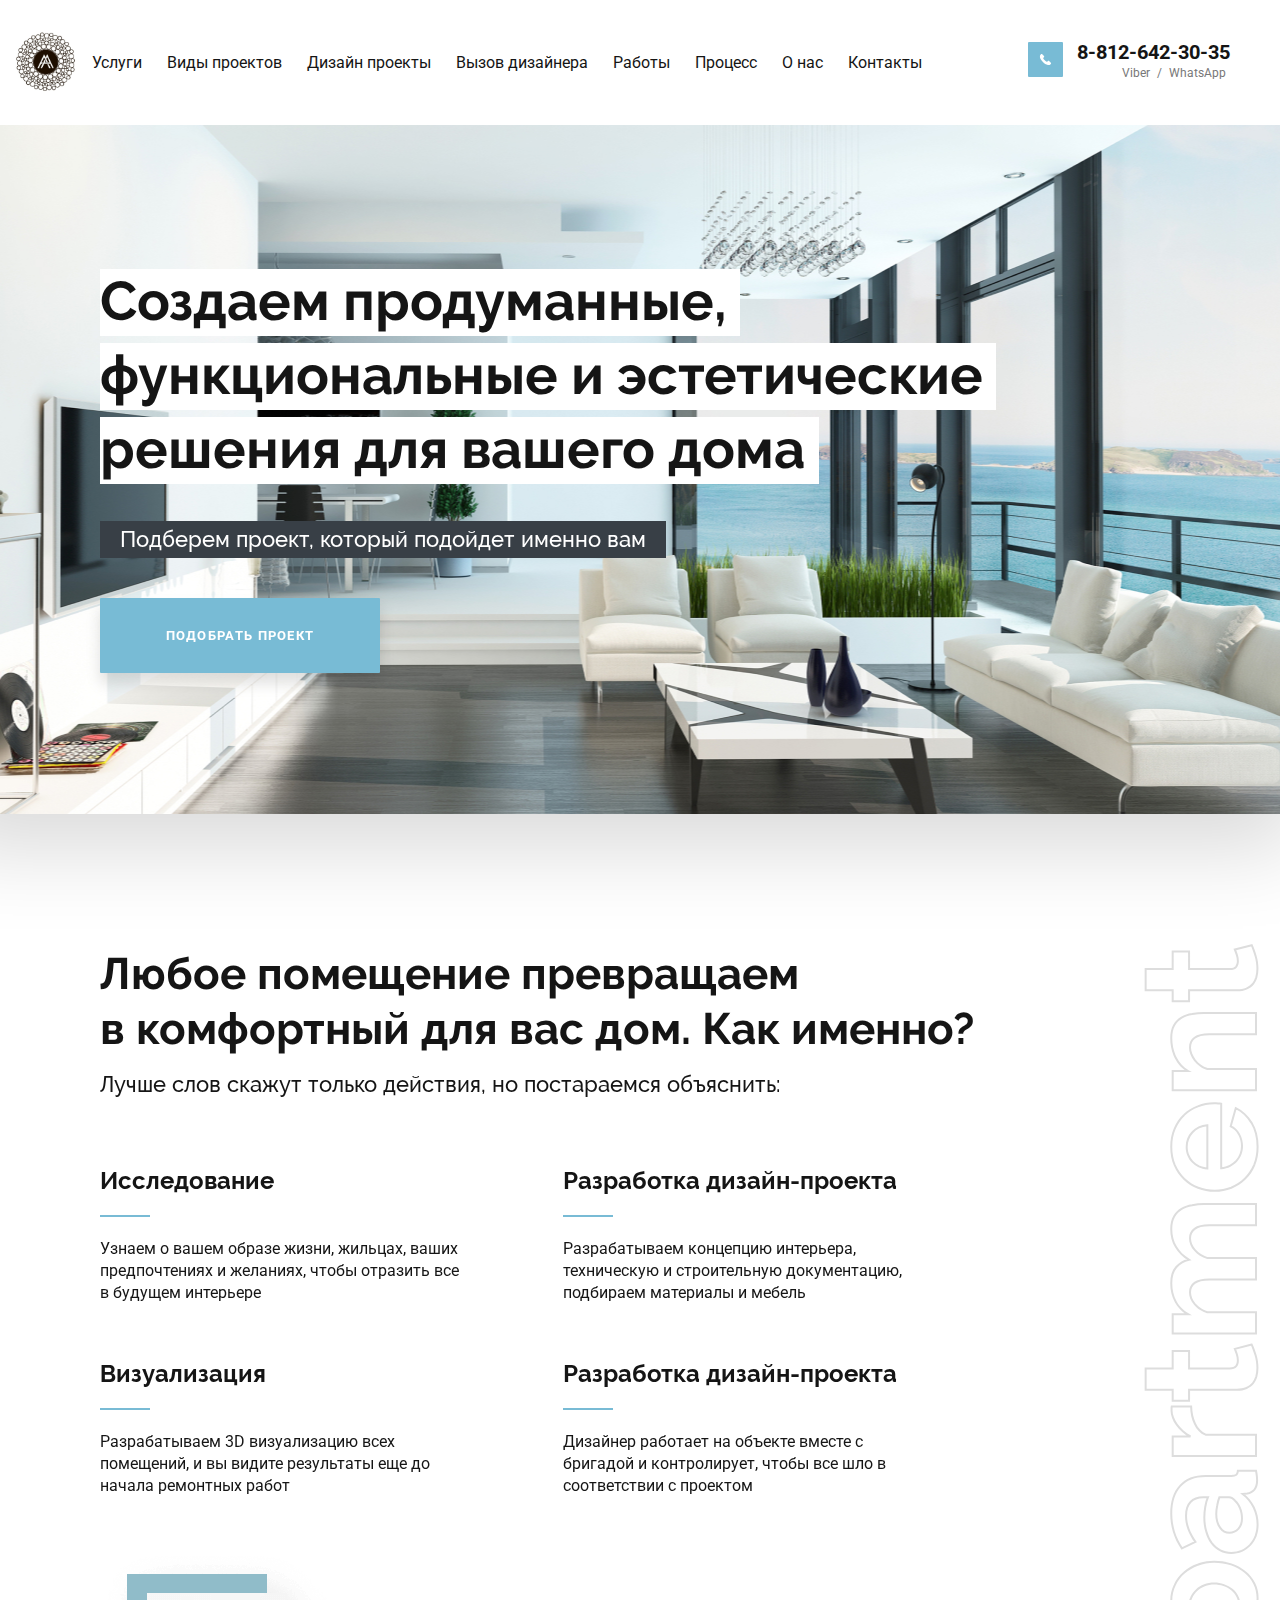
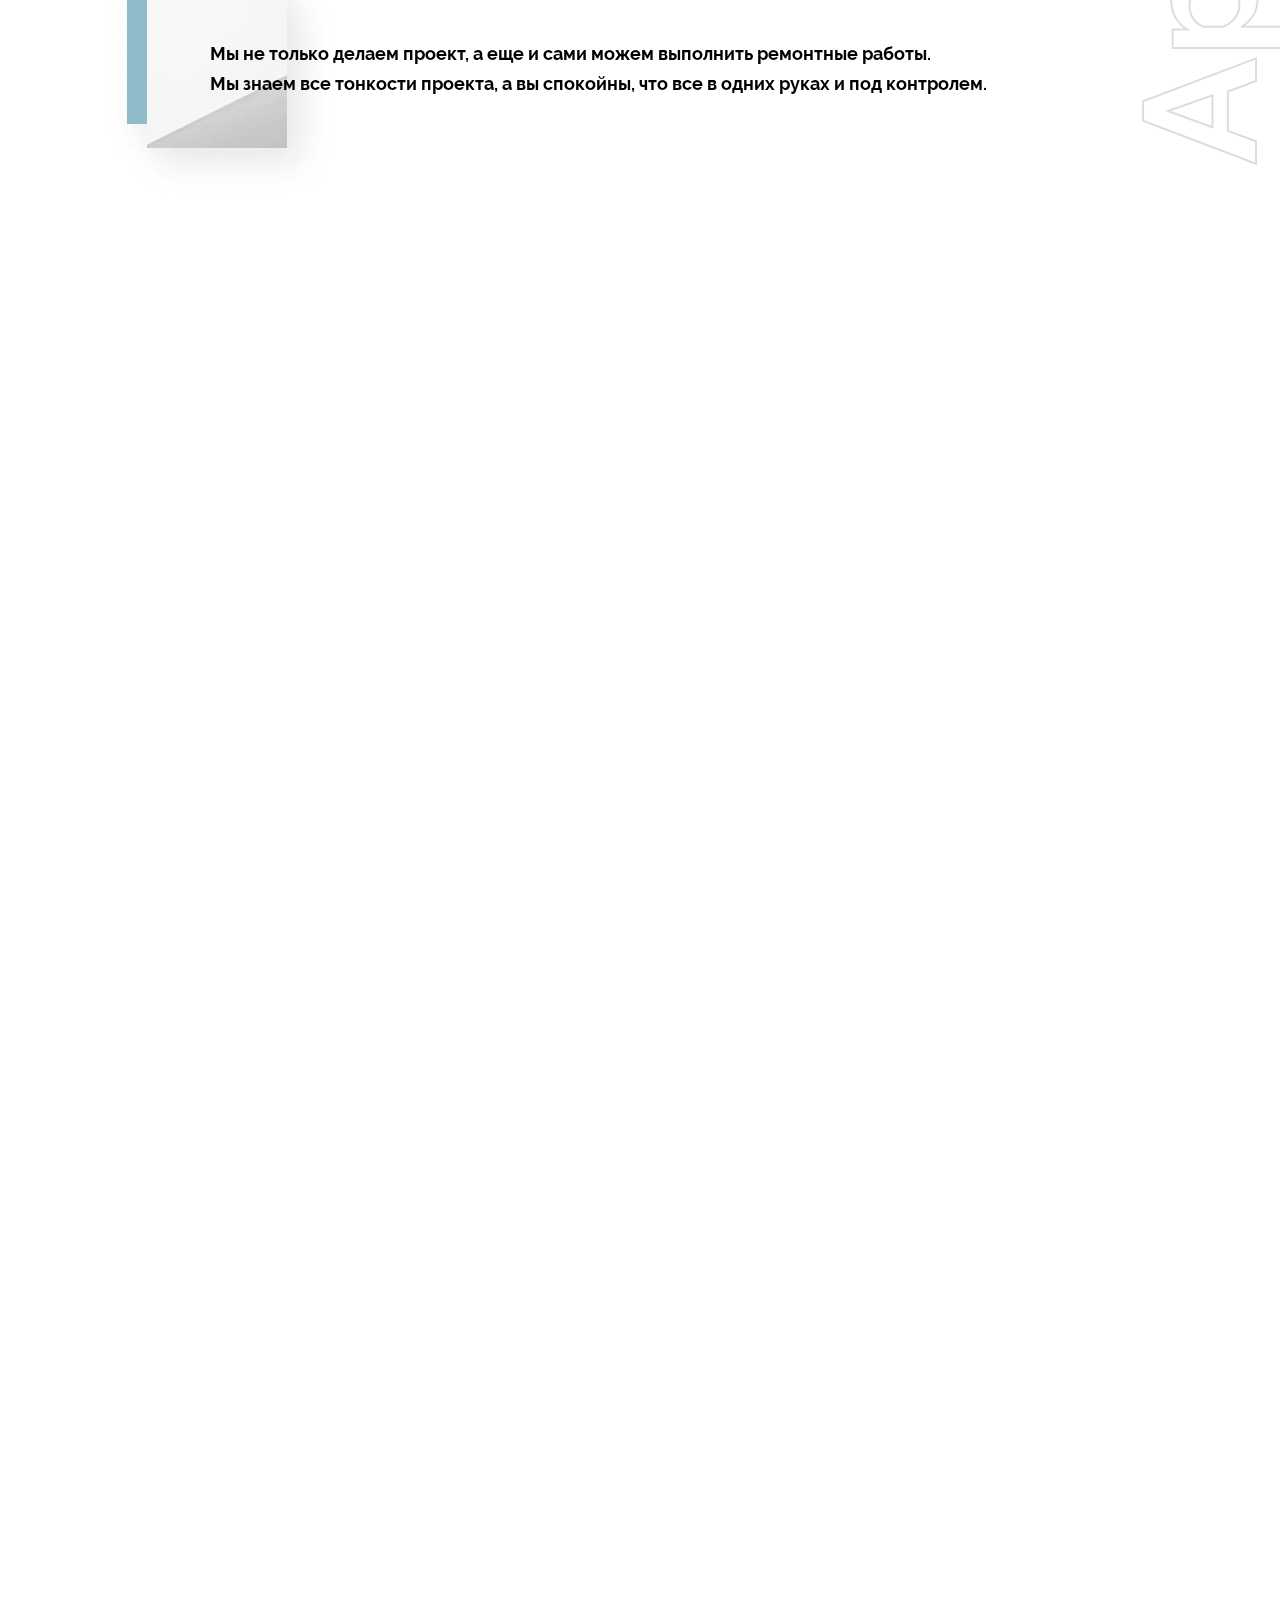
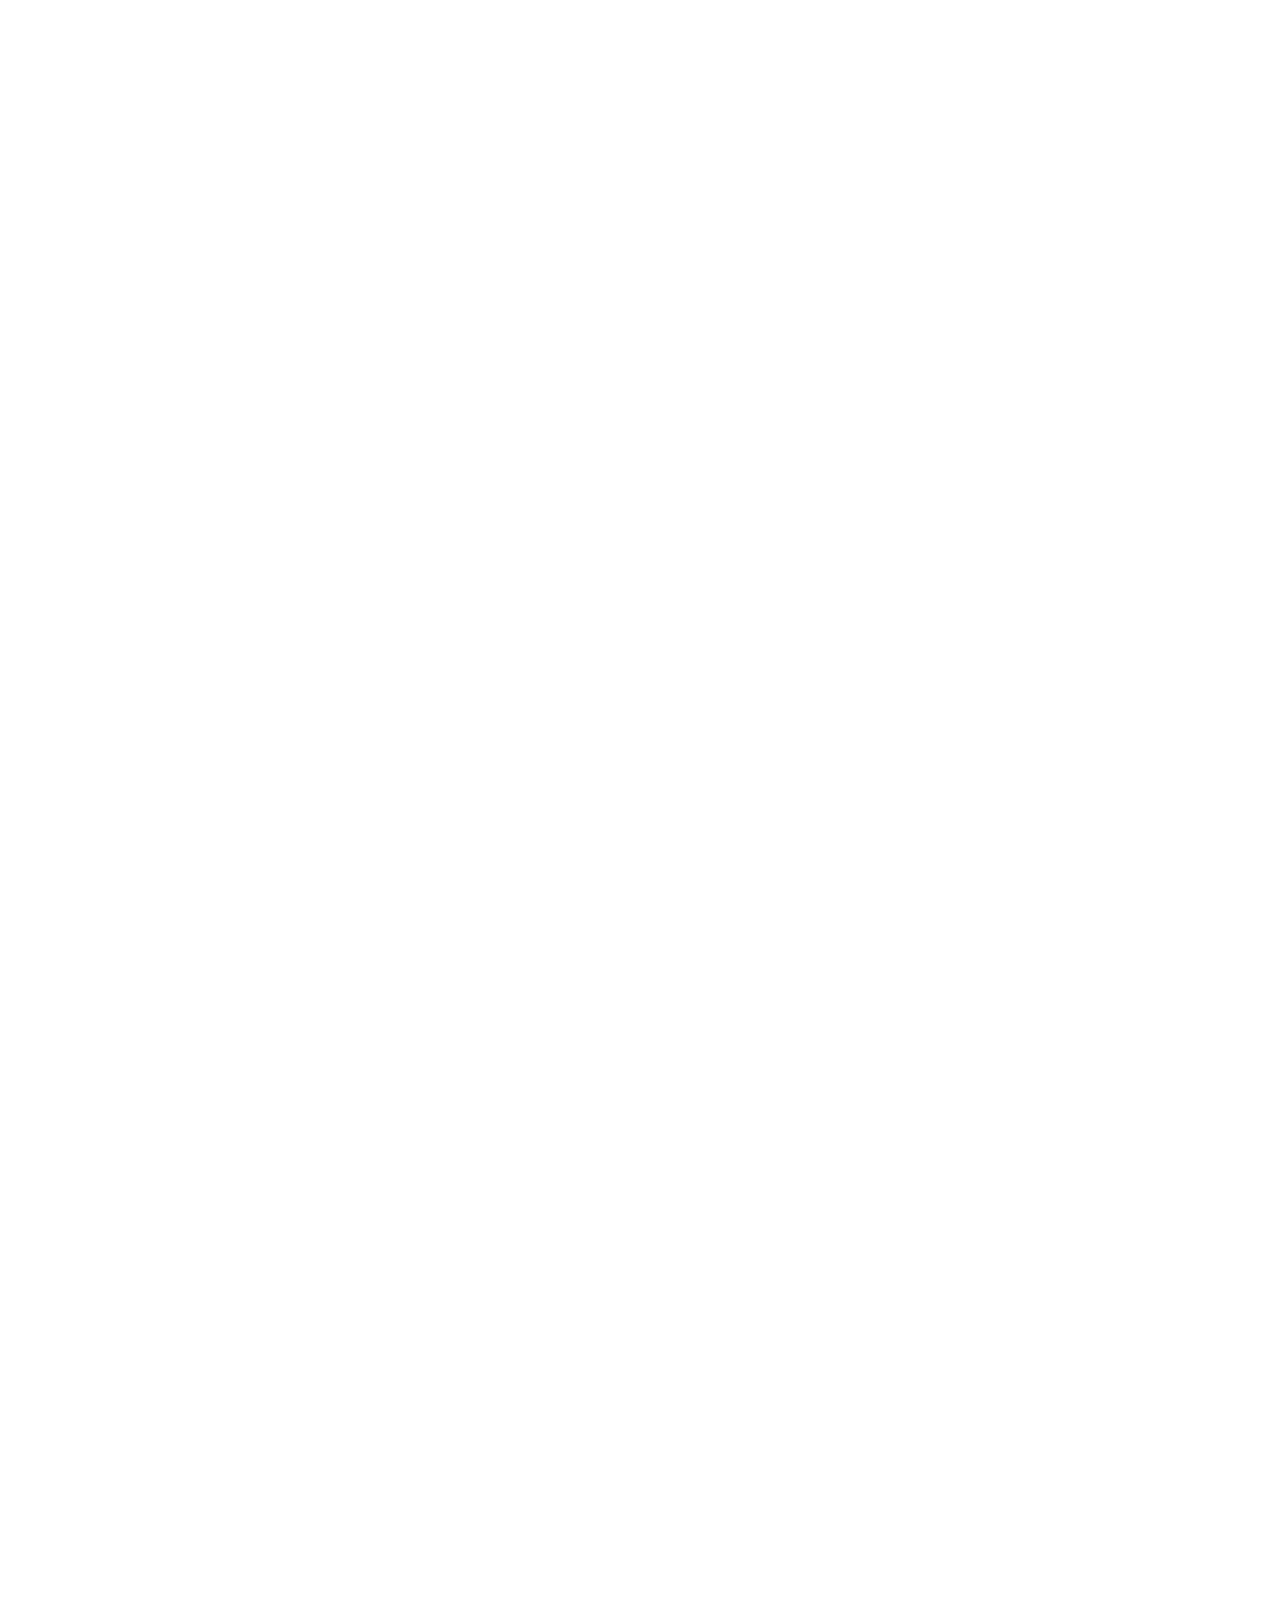
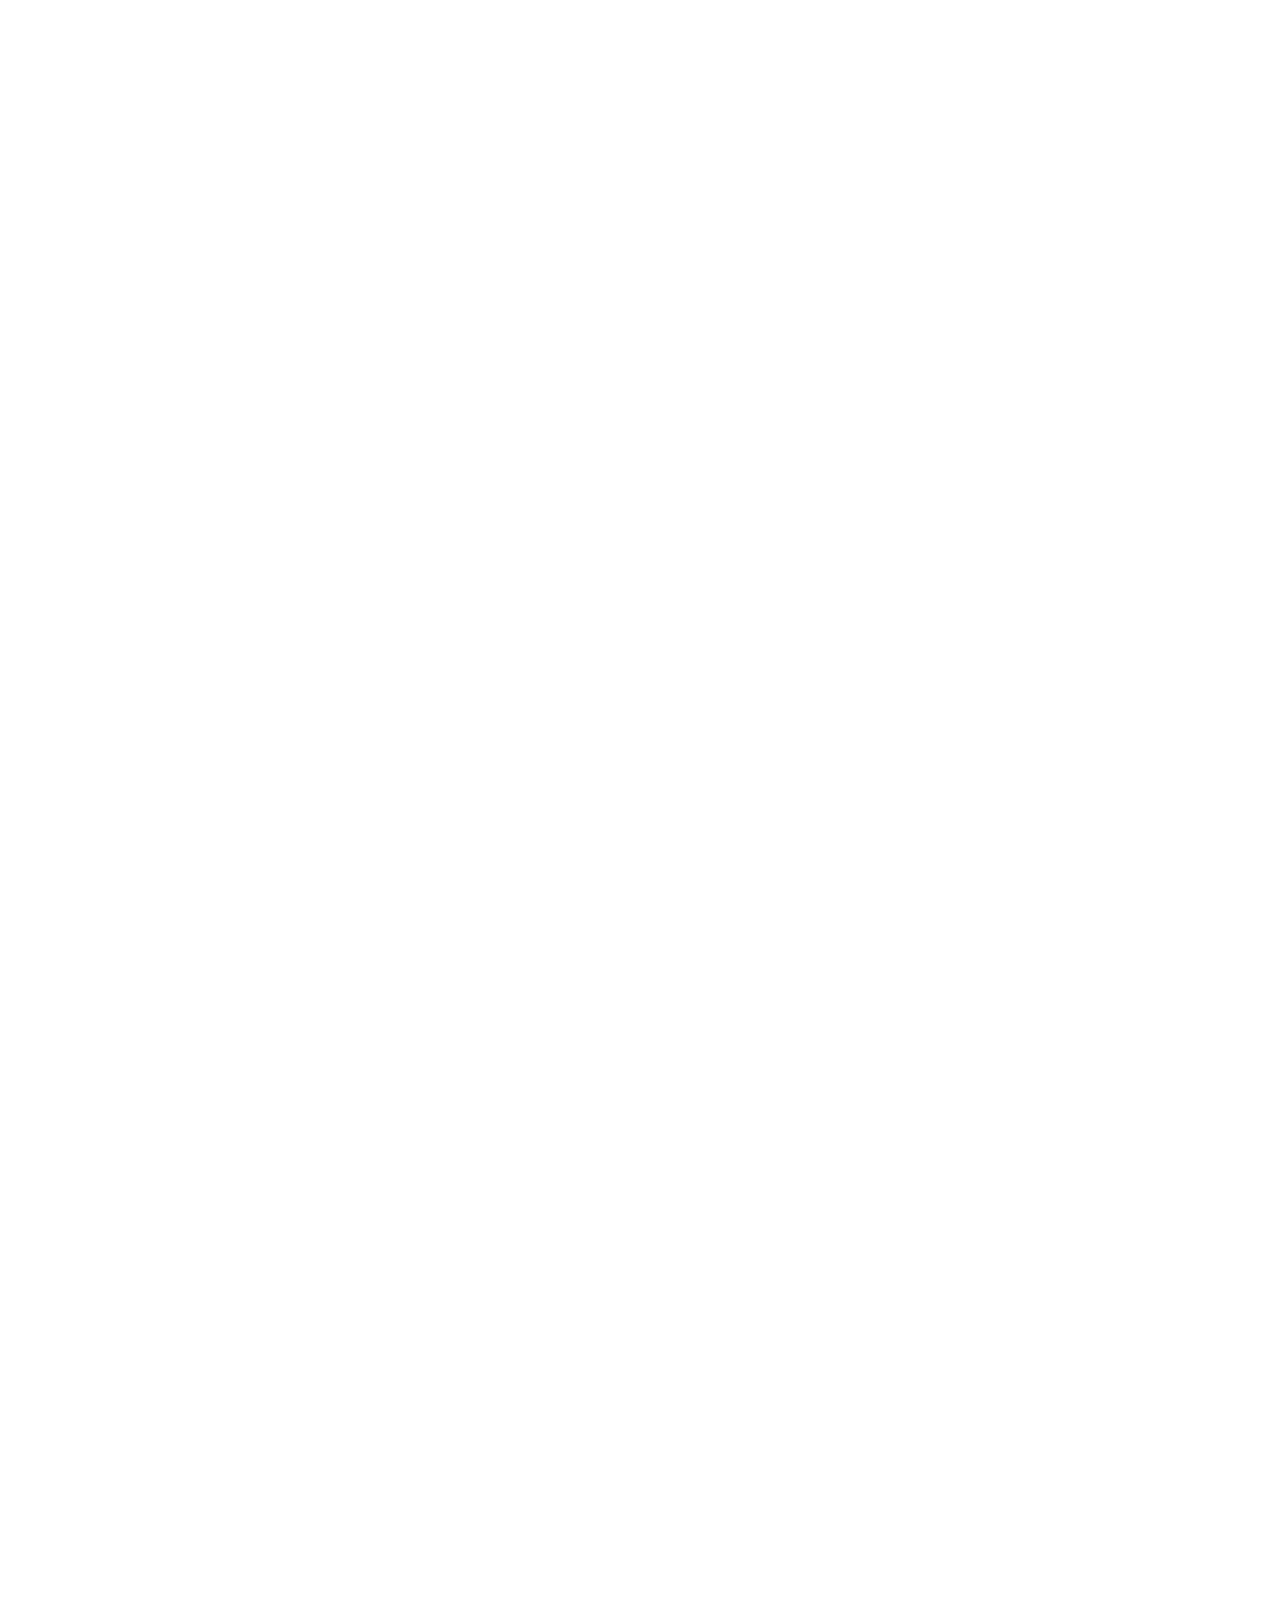
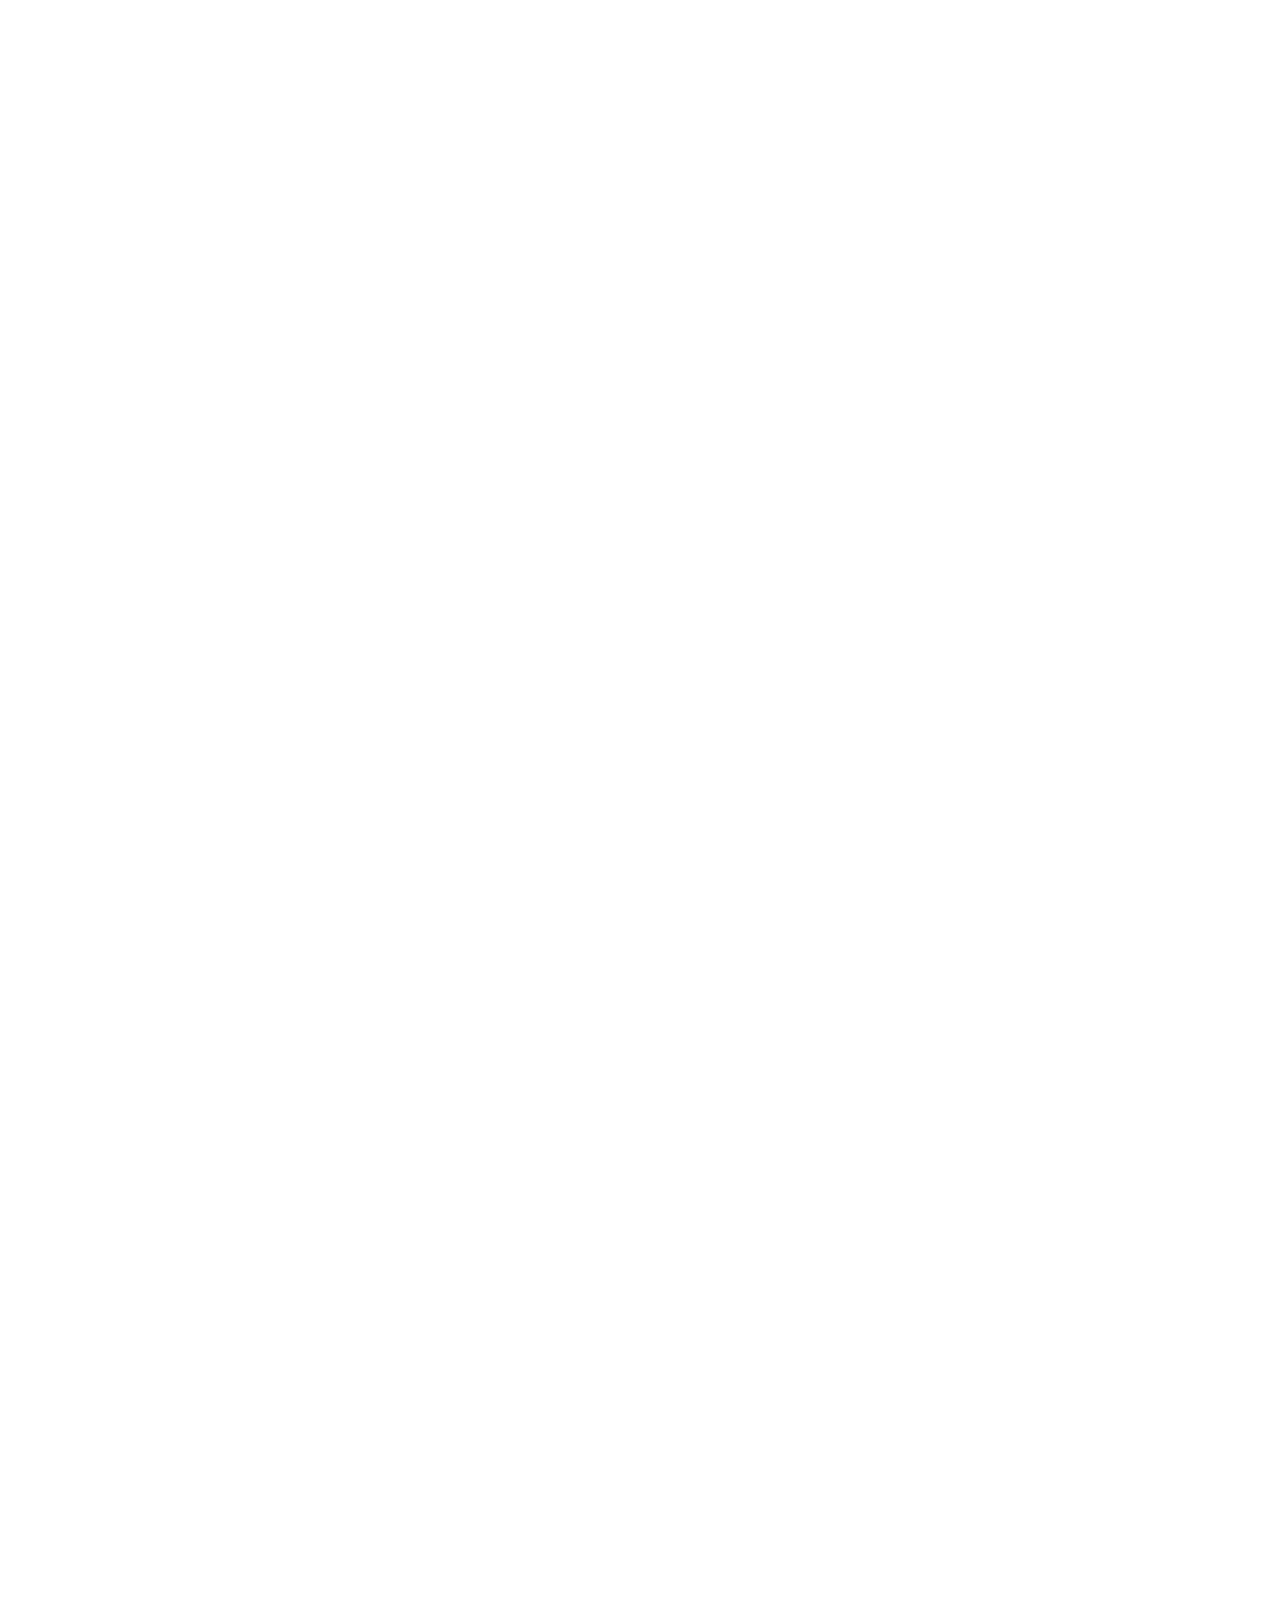
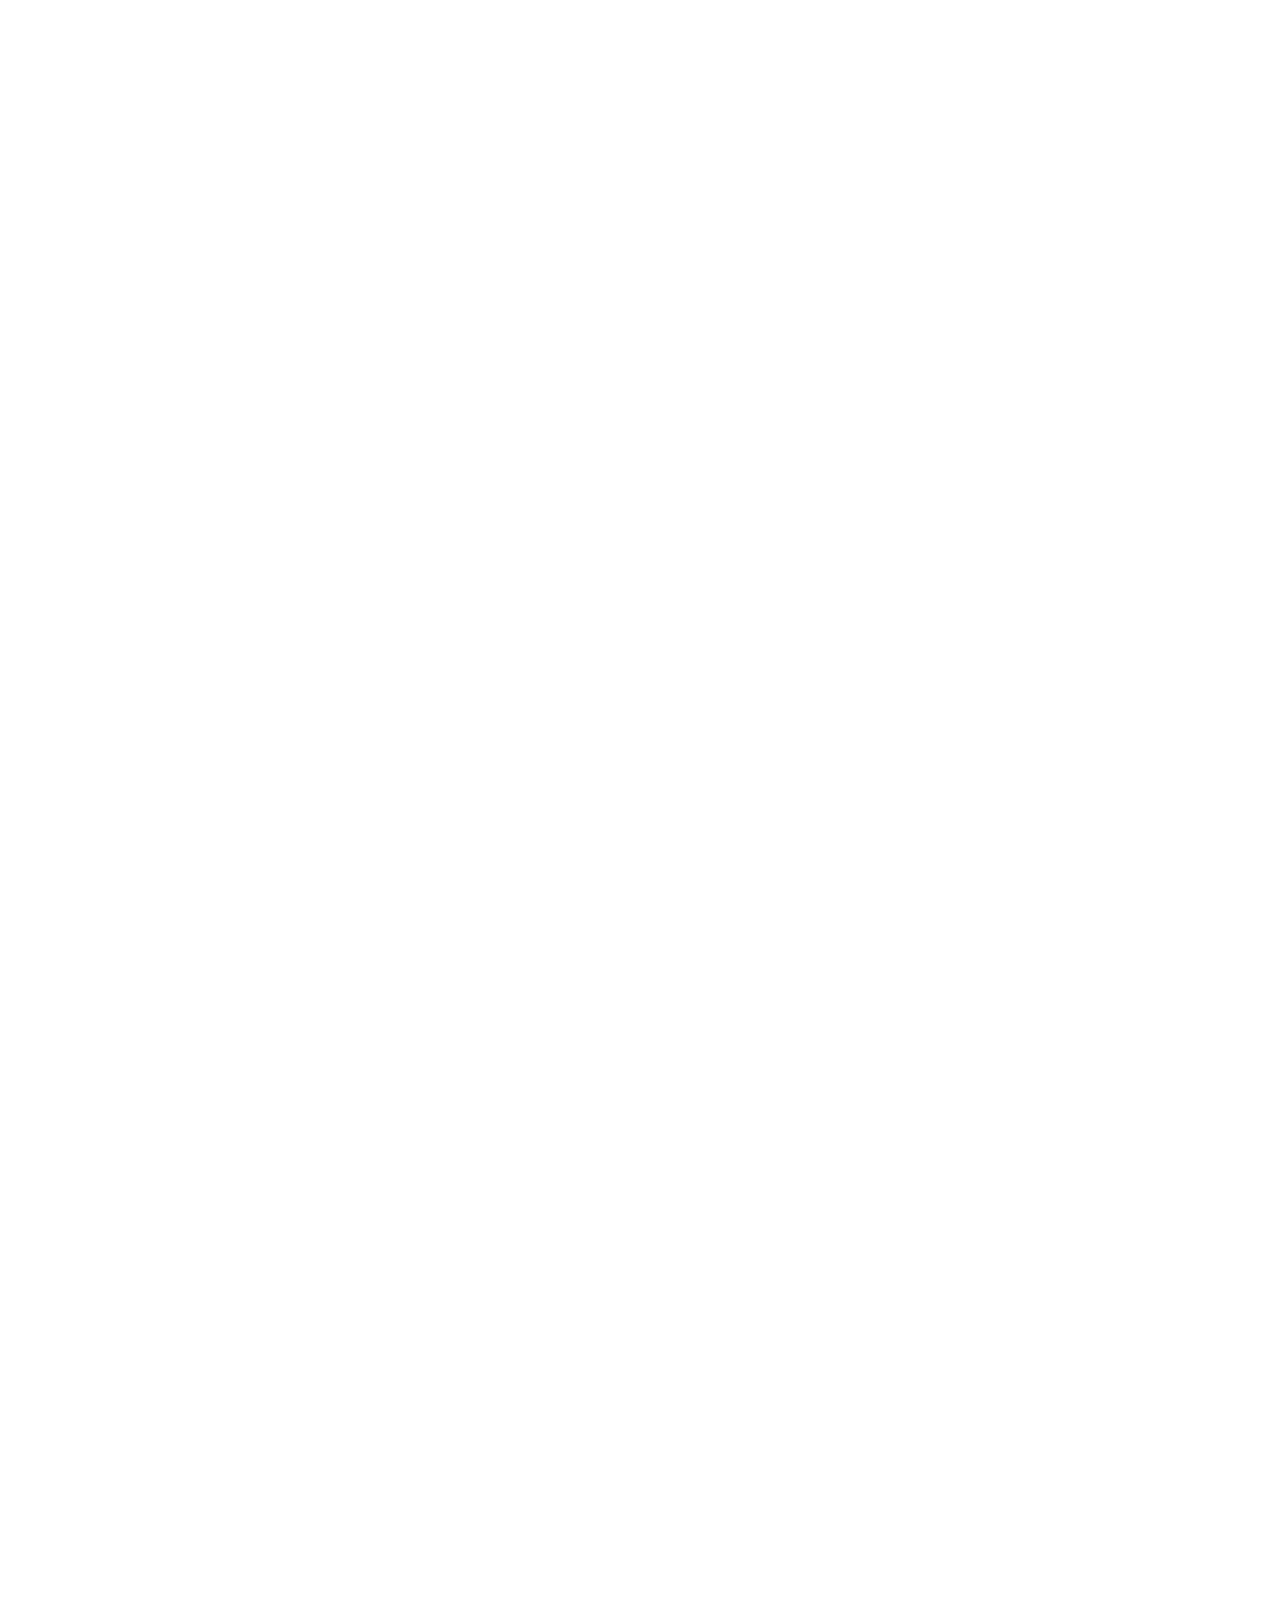
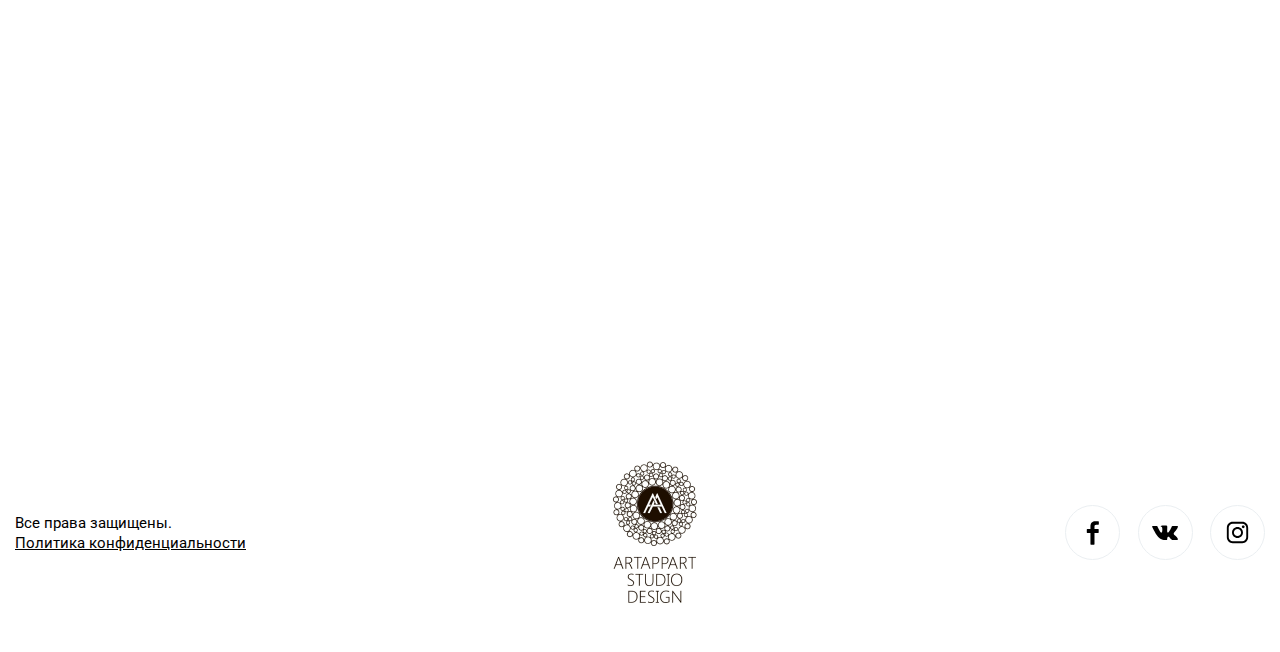
==== index.html @ 1ab248a9 "init" ====
<!DOCTYPE html>
<html lang="ru">
  <head>
    <meta name="yandex-verification" content="d644be19183c201a" />
    <meta charset="utf-8">
    <meta http-equiv="X-UA-Compatible" content="IE=edge">
    <meta name="viewport" content="width=device-width, initial-scale=1">
    <title>ARTAPPART Design Studion</title>
    <link href="css/bootstrap.css" rel="stylesheet">
    <link rel="stylesheet" href="css/owl.carousel.css">
    <link rel="stylesheet" href="css/owl.theme.default.css">
    <link rel="stylesheet" href="css/jquery.fancybox.css">
    <link rel="stylesheet" href="css/animate.min.css">
    <link rel="stylesheet" href="css/main.css">
    <link rel="stylesheet" href="css/media.css">

    <!-- HTML5 shim and Respond.js for IE8 support of HTML5 elements and media queries -->
    <!-- WARNING: Respond.js doesn't work if you view the page via file:// -->
    <!--[if lt IE 9]>
      <script src="https://oss.maxcdn.com/html5shiv/3.7.2/html5shiv.min.js"></script>
      <script src="https://oss.maxcdn.com/respond/1.4.2/respond.min.js"></script>
    <![endif]-->
    <link rel="icon" type="image/png" href="img/logo2.png" />
    
    <script src="https://ajax.googleapis.com/ajax/libs/jquery/1.11.3/jquery.min.js"></script>
      <!-- Yandex.Metrika counter -->
<script type="text/javascript" >
   (function(m,e,t,r,i,k,a){m[i]=m[i]||function(){(m[i].a=m[i].a||[]).push(arguments)};
   m[i].l=1*new Date();k=e.createElement(t),a=e.getElementsByTagName(t)[0],k.async=1,k.src=r,a.parentNode.insertBefore(k,a)})
   (window, document, "script", "https://mc.yandex.ru/metrika/tag.js", "ym");

   ym(56625307, "init", {
        clickmap:true,
        trackLinks:true,
        accurateTrackBounce:true,
        webvisor:true
   });
</script>
<noscript><div><img src="https://mc.yandex.ru/watch/56625307" style="position:absolute; left:-9999px;" alt="" /></div></noscript>
<!-- /Yandex.Metrika counter -->
  </head>
  <body id="main">
  <div class="center_div"></div>
   <div class="line_wrp">
       <span></span>
   </div>
    <header>
      <div class="container onlymob">
          <div class="row">
              <div class="col-md-12">
                  <ul class="mob_nav">
                      <li><a href="#main" class="logo_mob"><img src="img/logo2.png" alt=""></a></li>
                      <li>
                          <span class="open_nav"><img src="img/menu.svg" alt=""></span>
                          <div class="toptel_wrp">
            <a href="tel:88126423035" class="toptel reachg4"><img src="img/toptel.svg" alt="">8-812-642-30-35</a>
            <p class="messengers"><a href="https://viber.click/79643423035" class="media">Viber</a> / <a href="https://api.whatsapp.com/send?phone=79643423035" class="media">WhatsApp</a></p>
        </div>
                      </li>
                  </ul>
              </div>
          </div>
      </div>
       <a href="#main" class="logo_wrp"><img src="img/logo.png" alt=""></a>
        <div class="container">
            <div class="row">
                <div class="col-md-12">
                    <ul class="normal_nav">
                        <li class="logo_li"><a href="#main"><img src="img/logo2.png" alt="" class="logo2_head"></a></li>
                        <li><a href="#d1">Услуги</a></li>
                        <li><a href="#d2">Виды проектов</a></li>
                        <li><a href="#d3">Дизайн проекты</a></li>
                        <li><a href="#d4">Вызов дизайнера</a></li>
                        <li><a href="#d5">Работы</a></li>
                        <li><a href="#d6">Процесс</a></li>
                        <li><a href="#d7">О нас</a></li>
                        <li><a href="#d8">Контакты</a></li>
                    </ul>
                </div>
            </div>
        </div>
        <div class="toptel_wrp">
            <a href="tel:88126423035" class="toptel reachg4"><img src="img/toptel.svg" alt="">8-812-642-30-35</a>
            <p class="messengers"><a href="https://viber.click/79643423035" class="media">Viber</a> / <a href="https://api.whatsapp.com/send?phone=79643423035" class="media">WhatsApp</a></p>
        </div>
    </header>
    <section class="one">
       <div class="anchor_page">Главная</div>
        <div class="container">
           <div class="fw_item">
            <div class="row">
                <div class="col-md-12">
                    <div><h1>Создаем продуманные, <br>функциональные и эстетические <br>решения для вашего дома</h1></div>
                    <p class="subh1 changet">Подберем проект, который подойдет именно вам</p>
                    <a href="" class="get_proj" data-target='#quiz' data-toggle='modal'>Подобрать проект</a>
                </div>
            </div>
        </div>
            </div>
    </section>
    <section class="two wow fadeIn" data-wow-delay='0.2s' id="d1">
       <div class="anchor_page">Наши услуги</div>
        <div class="container">
            <div class="row">
                <div class="col-md-12">
                    <h2>Любое помещение превращаем <br>в комфортный для вас дом. Как именно?</h2>
                    <p class="subh2">Лучше слов скажут только действия, но постараемся объяснить:</p>
                </div>
            </div>
            <div class="row flex pr_flex">
                <div class="col-md-5 col-sm-6 col-xs-12">
                    <div class="pr_wrp">
                        <p>Исследование</p>
                        <span>Узнаем о вашем образе жизни, жильцах, ваших предпочтениях и желаниях, чтобы отразить все в будущем интерьере </span>
                    </div>
                </div>
                <div class="col-md-7 col-sm-6 col-xs-12">
                    <div class="pr_wrp">
                        <p>Разработка дизайн-проекта</p>
                        <span>Разрабатываем концепцию интерьера, техническую и строительную документацию, подбираем материалы и мебель</span>
                    </div>
                </div>
                <div class="col-md-5 col-sm-6 col-xs-12">
                    <div class="pr_wrp">
                        <p>Визуализация</p>
                        <span>Разрабатываем 3D визуализацию всех помещений, и вы видите результаты еще до начала ремонтных работ</span>
                    </div>
                </div>
                <div class="col-md-7 col-sm-6 col-xs-12">
                    <div class="pr_wrp">
                        <p>Разработка дизайн-проекта</p>
                        <span>Дизайнер работает на объекте вместе с бригадой и контролирует, чтобы все шло в соответствии с проектом </span>
                    </div>
                </div>
            </div>
            <div class="row">
                <div class="col-md-12">
                    <p class="we_know">Мы не только делаем проект, а еще и сами можем выполнить ремонтные работы. <br>Мы знаем все тонкости проекта, а вы спокойны, что все в одних руках и под контролем.</p>
                </div>
            </div>
        </div>
    </section>
    <section class="three wow fadeIn" data-wow-delay='0.2s' id="d2">
       <div class="anchor_page">Виды проектов</div>
        <div class="container">
            <div class="row">
                <div class="col-md-12">
                    <h2 class="wt">Какой вид проекта  нужен именно вам?</h2>
                    <p class="subh2 wt">Давайте разберемся</p>
                </div>
            </div>
            <div class="row">
                <div class="col-lg-7 col-md-9 col-sm-12 col-xs-12">
                    <div>
                        <div class="flat_type_wrp">
                        <div class="fl_img"><img src="img/pt1.svg" alt=""></div>
                        <p>Если нужна планировка или расстановка мебели  
в помещении и схемы электрики, монтажа, демонтажа,  под неё идеально подойдет —  <span>эскизный дизайн проект</span> </p>
                    </div>
                    <div class="flat_type_wrp">
                        <div class="fl_img"><img src="img/pt2.svg" alt=""></div>
                        <p>У вас квартира в новостройке без отделки или новый строящийся дом и необходим комплексный ремонт?  <br>
<span>Ваш проект — Премиум:</span>  полный проект со всей документацией и 3D визуализацией</p>
                    </div>
                    <div class="flat_type_wrp">
                        <div class="fl_img"><img src="img/pt3.svg" alt=""></div>
                        <p>Если сроки исполнения полного проекта для вас долгие,  выбирайте <span>стандартный дизайн проект.</span> Он содержит 
всю необходимую и подробную информацию, 
чтобы произвести ремонт и обстановку интерьера</p>
                    </div>
                    </div>
                    <a href="#d3" class="more_about">А теперь подробнее о каждом проекте</a>
                </div>
            </div>
        </div>
    </section>
    <section class="proj_section1 wow fadeIn" data-wow-delay='0.2s' id="d3">
       <h6>.</h6>
        <div class="anchor_page">Эскизный</div>
        <div class="container">
            <div class="row">
                <div class="col-md-6 col-sm-7 col-xs-12">
                    <p class="pt1">Дизайн проект “Эскизный”</p>
                    <p class="pt2">Когда нужно выполнить проект без 3D визуализации</p>
                    <div><p class="pt3">Что входит в проект:</p></div>
                    <ul class="pt_list">
                        <li>Планировочные решения</li>
                        <li>Разработка концепции интерьера (составление коллажей с материалами внутренней отделки)</li>
                        <li>Разработка строительной/технической документации</li>
                    </ul>
                    <p class="pt4">1150 руб./м</p>
                    <div class="proj_buts">
                        <button class="normb" data-target='#m1' data-toggle='modal'>Заказать проект</button>
                        <a href="pdf/proj1.pdf" target="_blank" class="ex_look">Посмотреть пример проекта</a>
                    </div>
                </div>
            </div>
        </div>
    </section>
    <section class="proj_section2 wow fadeIn" data-wow-delay='0.2s'>
        <h6>.</h6>
       <div class="anchor_page">Стандартный</div>
        <div class="container">
            <div class="row">
                <div class="col-md-8 col-sm-7 col-xs-12">
                    <p class="pt1">Дизайн проект “Cтандартный”</p>
                    <p class="pt2">Полный набор технической документации, чтобы произвести ремонт и обстановку интерьера</p>
                    <div><p class="pt3">Что входит в проект:</p></div>
                    <ul class="pt_list">
                        <li>Планировочные решения</li>
                        <li>Разработка концепции интерьера (составление коллажей с материалами внутренней отделки)</li>
                        <li>Разработка строительной/технической документации</li>
                        <li>3D визуализация фотореалистичного качества всех помещений</li>
                        <li class="more">Разработка ведомостей по всем материалам, мебели, оборудованию</li>
                        <li class="more">Комплектация объекта</li>
                    </ul>
                    <p class="pt4">2100 руб./м</p>
                    <div class="proj_buts">
                        <button class="normb" data-target='#m1' data-toggle='modal'>Заказать проект</button>
                        <a href="pdf/proj2.pdf" target="_blank" class="ex_look">Посмотреть пример проекта</a>
                    </div>
                </div>
            </div>
        </div>
    </section>
    <section class="proj_section3 wow fadeIn" data-wow-delay='0.2s'>
      <h6>.</h6>
       <div class="anchor_page">Премиум</div>
        <div class="container">
            <div class="row">
                <div class="col-md-7 col-sm-7 col-xs-12">
                    <p class="pt1">Дизайн проект “Премиум”</p>
                    <p class="pt2">Для комплексного ремонта</p>
                    <div><p class="pt3">Что входит в проект:</p></div>
                    <ul class="pt_list">
                        <li>Планировочные решения</li>
<li>Разработка концепции интерьера (составление коллажей с материалами внутренней отделки)</li>
<li>Разработка строительной/технической документации</li>
<li>Разработка ведомостей по всем материалам, мебели, оборудованию</li>
<li>Комплектация объекта</li>
                        <li class="more">3D визуализация фотореалистичного качества всех <br>помещений </li>
                        <li class="more">Авторский надзор</li>
                    </ul>
                    <p class="pt4">2900 руб./м</p>
                    <div class="proj_buts">
                        <button class="normb" data-target='#m1' data-toggle='modal'>Заказать проект</button>
                        <a href="pdf/proj3.pdf" target="_blank" class="ex_look">Посмотреть пример проекта</a>
                    </div>
                </div>
            </div>
        </div>
    </section>
    <section class="proj_section4 wow fadeIn" data-wow-delay='0.2s'>
        <h6>.</h6>
        <div class="anchor_page">Дистанционный</div>
        <div class="container">
            <div class="row">
                <div class="col-md-8 col-sm-7 col-xs-12">
                    <p class="pt1">Дизайн проект “Дистанционный”</p>
                    <p class="pt2">Когда нет возможности контролировать ход строительных работ, мы сделаем это за вас!</p>
                    <div><p class="pt3">Что входит в проект:</p></div>
                    <ul class="pt_list">
                        <li>Планировочные решения</li>
                        <li>Разработка концепции интерьера (составление<br> 3D коллажей с материалами внутренней отделки)</li>
                        <li>Разработка строительной/технической документации</li>
                        <li>Авторский надзор</li>
                    </ul>
                    <p class="pt4">2500 руб./м</p>
                    <div class="proj_buts">
                        <button class="normb" data-target='#m1' data-toggle='modal'>Заказать проект</button>
                        <a href="pdf/proj4.pdf" target="_blank" class="ex_look">Посмотреть пример проекта</a>
                    </div>
                </div>
            </div>
        </div>
    </section>
    
    <section class="form_main_section wow fadeIn" data-wow-delay='0.2s' id="d4">
        <h6>.</h6>
       <div class="anchor_page">Пригласить дизайнера</div>
        <div class="container">
            <div class="row">
                <div class="col-md-12">
                    <p class="ft1">Сомневаетесь, какой проект вам нужен? <br>Пригласите нашего дизайнера на ваш <br>объект</p>
                    <p class="ft2">Он предварительно оценит возможности помещения, технические или финансовые <br>варианты реализации желаемого интерьера.  А также подберет подходящий <br>для вас проект</p>
                    <div class="form_main_wrp">
                        <form class="reachg3">
                            <div class="row">
                            <div class="col-md-6 col-ms-6 col-xs-12">
                                <p class="over_in">Введите ваш номер телефона</p>
                                <input type="text" placeholder="+7" name="phone">
                            </div>
                            <div class="col-md-6 col-ms-6 col-xs-12">
                                <button class="normb">пригласить дизайнера</button>
                            </div>
                        </div>
                        <p class="pressing pressed">Нажимая кнопку, я <span>даю согласие</span> на обработку персональных данных</p>
                        </form>
                    </div>
                </div>
            </div>
        </div>
    </section>
    <section class="portf_wrp_section wow fadeIn" id="d5" data-wow-delay='0.2s'>
      <h6>.</h6>
       <div class="anchor_page">Портфолио</div>
        <div class="anchor_page uslugi">Услуги</div>       
        <div class="container">
            <div class="row">
                <div class="col-md-12">
                    <p class="pft1">После разработки проектов получаются не только красивые, но и функциональные интерьеры</p>
                    <p class="pft2">Посмотрите несколько выполненных работ</p>
                    <div class="fw_item">
                        <div class="cases_slider owl-carousel">
                            <div class="item">
                                <a data-fancybox href="img/galery/1.jpeg" class="gal_img"><i>01</i><span><span style="background-image: url(./img/galery/1.jpeg)"></span></span></a>
                            </div>
                            <div class="item">
                                <a data-fancybox href="img/galery/2.jpeg" class="gal_img"><i>02</i><span><span style="background-image: url(./img/galery/2.jpeg)"></span></span></a>
                            </div>
                            <div class="item">
                                <a data-fancybox href="img/galery/3.jpeg" class="gal_img"><i>03</i><span><span style="background-image: url(./img/galery/3.jpeg)"></span></span></a>
                            </div>
                            <div class="item">
                                <a data-fancybox href="img/galery/4.jpeg" class="gal_img"><i>04</i><span><span style="background-image: url(./img/galery/4.jpeg)"></span></span></a>
                            </div>
                            <div class="item">
                                <a data-fancybox href="img/galery/5.jpeg" class="gal_img"><i>05</i><span><span style="background-image: url(./img/galery/5.jpeg)"></span></span></a>
                            </div>
                            <div class="item">
                                <a data-fancybox href="img/galery/6.jpeg" class="gal_img"><i>06</i><span><span style="background-image: url(./img/galery/6.jpeg)"></span></span></a>
                            </div>
                            <div class="item">
                                <a data-fancybox href="img/galery/7.jpeg" class="gal_img"><i>07</i><span><span style="background-image: url(./img/galery/7.jpeg)"></span></span></a>
                            </div>
                            <div class="item">
                                <a data-fancybox href="img/galery/8.jpeg" class="gal_img"><i>08</i><span><span style="background-image: url(./img/galery/8.jpeg)"></span></span></a>
                            </div>
                            <div class="item">
                                <a data-fancybox href="img/galery/9.jpeg" class="gal_img"><i>09</i><span><span style="background-image: url(./img/galery/9.jpeg)"></span></span></a>
                            </div>
                            <div class="item">
                                <a data-fancybox href="img/galery/10.jpeg" class="gal_img"><i>10</i><span><span style="background-image: url(./img/galery/10.jpeg)"></span></span></a>
                            </div>
                            <div class="item">
                                <a data-fancybox href="img/galery/11.jpeg" class="gal_img"><i>11</i><span><span style="background-image: url(./img/galery/11.jpeg)"></span></span></a>
                            </div>
                            <div class="item">
                                <a data-fancybox href="img/galery/12.jpeg" class="gal_img"><i>12</i><span><span style="background-image: url(./img/galery/12.jpeg)"></span></span></a>
                            </div>
                        </div>
                    </div>
                    <div class="controls_car">
                        <img src="img/prev.svg" alt="" class="go_prev">
                        <span>листайте</span>
                        <img src="img/next.svg" alt="" class="go_next">
                    </div>
                    
                    <p class="hwt1" id="d6"><br>Как мы работаем?</p>
                    <p class="hwt2">На творческом подъеме и желании превратить простое помещение<br> в то, которое вы с гордостью назовёте своим домом</p>
                    <div class="fw_item wline">
                        <div class="steps_carousel owl-carousel">
                            <div class="item">
                                <div class="step_item_wrp">
                                    <img src="img/hw1.svg" alt="">
                                    <p>Начало начал</p>
                                    <span>Знакомство и составление технического задания </span>
                                </div>
                            </div>
                            <div class="item">
                                <div class="step_item_wrp">
                                    <img src="img/hw2.svg" alt="">
                                    <p>Знакомство с помещением</p>
                                    <span>Выезд на объект, оценка возможностей помещения, замер </span>
                                </div>
                            </div>
                            <div class="item">
                                <div class="step_item_wrp">
                                    <img src="img/hw3.svg" alt="">
                                    <p>Планировочные решения</p>
                                    <span>Предложение 2-3 вариантов перепланировки </span>
                                </div>
                            </div>
                            <div class="item">
                                <div class="step_item_wrp">
                                    <img src="img/hw4.svg" alt="">
                                    <p>Заключение договора</p>
                                    <span>Если варианты перепланировки вас устроили, заключаем договор и продолжаем работать</span>
                                </div>
                            </div>
                            <div class="item">
                                <div class="step_item_wrp">
                                    <img src="img/hw5.svg" alt="">
                                    <p>Самый разгар работы</p>
                                    <span>Работа с визуализациями, подбор мебели и материалов внутренней отделки</span>
                                </div>
                            </div>
                            <div class="item">
                                <div class="step_item_wrp">
                                    <img src="img/hw6.svg" alt="">
                                    <p>Подготовка проекта к передаче ремонтной бригаде</p>
                                    <span>Если варианты перепланировки вас устроили, заключаем договор и продолжаем работать</span>
                                </div>
                            </div>
                            <div class="item">
                                <div class="step_item_wrp">
                                    <img src="img/hw7.svg" alt="">
                                    <p>Составление рабочей документации</p>
                                    <span>Воплощение дизайн проекта в интерьере и контроль за выполнением работ (авторский надзор)</span>
                                </div>
                            </div>
                            <div class="item"></div>
                        </div>
                    </div>
                    <div class="controls_car">
                        <img src="img/prev.svg" alt="" class="go_prev">
                        <span>листайте</span>
                        <img src="img/next.svg" alt="" class="go_next">
                    </div>
                </div>
            </div>
        </div>
    </section>
    <section class="about_section wow fadeIn" data-wow-delay='0.2s' id="d7">
      <h6>.</h6>
       <div class="anchor_page">Кто мы</div>
        <div class="container">
            <div class="row">
                <div class="col-md-12">
                    <p class="abt1">Кто же мы такие? </p>
                    <p class="abt2">Мы энергичная и успешная команда дизайнеров, Всегда открыты для новых и интересных задач в реализации вашего пространства для жизни. Каждый наш проект — это не просто удачное попадание в цель. Это набор продуманных функциональных и эстетических решений, которые мы создаем для вас</p>
                    <div class="fw_item team" style="background-image: url(./img/preview.jpg)"></div>
                </div>
            </div>
        </div>
    </section>
    <section class="contact wow fadeIn" data-wow-delay='0.2s' id="d8">
        <h6>.</h6>
       <div class="anchor_page">Контакты</div>
        <div class="container">
            <div class="row">
                <div class="col-md-12">
                    <p class="ct1">Расскажите о своем <br>помещении, и мы превратим <br>его в комфортный для вас дом</p>
                    <div><p class="ct2">Просто свяжитесь с нами</p></div>
                </div>
            </div>
            <div class="row flex">
                <div class="col-md-4 col-sm-4 col-xs-12">
                    <p class="ctt1">Звоните</p>
                    <a href="tel:88126423035" class="ctt2 reachg4">8-812-642-30-35</a>
                    <p class="foot_mes"><a href="https://viber.click/79643423035" class="media">Viber</a> / <a href="https://api.whatsapp.com/send?phone=79643423035" class="media">WhatsApp</a></p>
                </div>
                <div class="col-md-3 col-sm-4 col-xs-12">
                    <p class="ctt1">Напишите</p>
                    <a href="mailto:design@artappart.ru" class="ctt2 bordered">design@artappart.ru</a>
                </div>
                <div class="col-md-5 col-sm-4 col-xs-12">
                    <p class="ctt1">Задайте вопрос</p>
                    <a href="" class="ctt2 bordered" data-target='#recall' data-toggle='modal'>Форма обратной связи</a>
                </div>
            </div>
        </div>
        <a href="#main" class="gotop"><img src="img/gotop.svg" alt=""></a>
    </section>
    <footer>
        <div class="container">
            <div class="row">
                <div class="col-md-12">
                    <ul class="foot_ul">
                        <li>
                            <p class="foot">Все права защищены. <a href="" data-target='#politika' data-toggle='modal'>Политика конфиденциальности</a></p>
                        </li>
                        <li><img src="img/logo_foo.png" alt=""></li>
                        <li>
                            <ul class="soc_list">
                                <li><a href=""><img src="img/s1.svg" alt=""></a></li>
                                <li><a href=""><img src="img/s2.svg" alt=""></a></li>
                                <li><a href=""><img src="img/s3.svg" alt=""></a></li>
                            </ul>
                        </li>
                    </ul>
                </div>
            </div>
        </div>
    </footer>
    
    
    <div class="modal fade" id="quiz" tabindex="-1" role="dialog">
  <div class="modal-dialog" role="document">
    <div class="modal_wrp">
        <div class="closemod" data-dismiss="modal"><img src="img/close.svg" alt=""></div>
        <div class="mod_header">
            <div class="mt1">Подобрать проект</div>
        <div class="mt2">Ответьте на вопросы и мы подберем для вас нужный проект </div>
        </div>
        <div class="mod_body">
            <div class="qu_wrp">
                <div class="q_item step1">
                   <div class="quiz_line"><span></span></div>
                    <p class="q_step_num">01 <span>3</span></p>
                    <p class="q_ttle">Какой из вариантов описывает ваше помещение?</p>
                    <div class="check_wrp">
                        <div class="row flex">
                            <div class="col-md-6 col-sm-6 col-xs-12">
                                <div class="ch_item">
                                    <p>Квартира в новостройке без отделки</p>
                                </div>
                            </div>
                            <div class="col-md-6 col-sm-6 col-xs-12">
                                <div class="ch_item">
                                    <p>Жилая квартира с ремонтов</p>
                                </div>
                            </div>
                            <div class="col-md-6 col-sm-6 col-xs-12">
                                <div class="ch_item">
                                    <p>Новый строящийся дом</p>
                                </div>
                            </div>
                            <div class="col-md-6 col-sm-6 col-xs-12">
                                <div class="if_c"><p></p></div>
                                <input type="text" class="custom_type" placeholder="Впишите свой вариант">
                            </div>
                        </div>
                        <div class="row flex nop">
                            <div class="col-md-6 col-sm-6 col-xs-12">
                                <button class="next_but">К следующему вопросу</button>
                            </div>
                            <div class="col-md-6 col-sm-6 col-xs-12">
                                
                            </div>
                        </div>
                    </div>
                </div>
                
                <div class="q_item step2">
                   <div class="quiz_line"><span></span></div>
                    <p class="q_step_num">02 <span>3</span></p>
                    <p class="q_ttle">В течение какого срока вам нужен готовый проект </p>
                    <div class="check_wrp">
                        <div class="row flex">
                            <div class="col-md-6 col-sm-6 col-xs-12">
                                <div class="ch_item">
                                    <p>Чем быстрее тем лучше</p>
                                </div>
                            </div>
                            <div class="col-md-6 col-sm-6 col-xs-12">
                                <div class="ch_item">
                                    <p>2-3 месяца</p>
                                </div>
                            </div>
                            <div class="col-md-6 col-sm-6 col-xs-12">
                                <div class="ch_item">
                                    <p>1 месяц</p>
                                </div>
                            </div>
                            <div class="col-md-6 col-sm-6 col-xs-12">
                                <div class="ch_item">
                                    <p>Не ограничен в сроках</p>
                                </div>
                            </div>
                        </div>
                        <div class="row flex nop">
                            <div class="col-md-6 col-sm-6 col-xs-12">
                                <button class="next_but">К следующему вопросу</button>
                            </div>
                            <div class="col-md-6 col-sm-6 col-xs-12">
                                <button class="prev_but">к предыдущему вопросу</button>
                            </div>
                        </div>
                    </div>
                </div>
                
                <div class="q_item step3">
                   <div class="quiz_line"><span></span></div>
                    <p class="q_step_num">03 <span>3</span></p>
                    <p class="q_ttle">Выберите то, что хотели бы получить в результате нашей работы <br>(можно выбрать как один, так и все варианты сразу)</p>
                    <div class="check_wrp multiple">
                        <div class="row flex">
                            <div class="col-md-6 col-sm-6 col-xs-12">
                                <div class="ch_item">
                                    <p>Планировочные решения</p>
                                </div>
                            </div>
                            <div class="col-md-6 col-sm-6 col-xs-12">
                                <div class="ch_item">
                                    <p>Комплектация объекта</p>
                                </div>
                            </div>
                            <div class="col-md-6 col-sm-6 col-xs-12">
                                <div class="ch_item">
                                    <p>Разработка концепции интерьера (составление коллажей с материалами внутренней отделки)</p>
                                </div>
                            </div>
                            <div class="col-md-6 col-sm-6 col-xs-12">
                                <div class="ch_item">
                                    <p>3D визуализация фотореалистичного качества всех помещений </p>
                                </div>
                            </div>
                            <div class="col-md-6 col-sm-6 col-xs-12">
                                <div class="ch_item">
                                    <p>Разработка строительной/<br>технической документации</p>
                                </div>
                            </div>
                            <div class="col-md-6 col-sm-6 col-xs-12">
                                <div class="ch_item">
                                    <p>Авторский надзор    </p>
                                </div>
                            </div>
                            <div class="col-md-6 col-sm-6 col-xs-12">
                                <div class="ch_item">
                                    <p>Разработка ведомостей по всем материалам, мебели, оборудованию</p>
                                </div>
                            </div>
                            <div class="col-md-6 col-sm-6 col-xs-12">
                                <div class="ch_item">
                                    <p>Сложно выбрать. Нужна консультации </p>
                                </div>
                            </div>
                        </div>
                        <div class="row flex nop">
                            <div class="col-md-6 col-sm-6 col-xs-12">
                                <button class="next_but">К следующему вопросу</button>
                            </div>
                            <div class="col-md-6 col-sm-6 col-xs-12">
                                <button class="prev_but">к предыдущему вопросу</button>
                            </div>
                        </div>
                    </div>
                </div>
                
                <div class="q_item step4">
                    <form class="reachg1">
                           <div style="display: none"><textarea name="chosen" class="chosen"></textarea></div>
                            <div class="row">
                            <div class="col-md-6 col-ms-6 col-xs-12">
                                <p class="over_in">Введите ваш номер телефона</p>
                                <input type="text" placeholder="+7" name="phone">
                            </div>
                            <div class="col-md-6 col-ms-6 col-xs-12">
                                <button class="normb">Отправить</button>
                            </div>
                        </div>
                        <p class="pressing pressed">Нажимая кнопку, я <span>даю согласие</span> на обработку персональных данных</p>
                        </form>
                </div>
            </div>
        </div>
    </div>
  </div>
</div>
    
    
    <div class="modal fade" id="m1" tabindex="-1" role="dialog">
  <div class="modal-dialog" role="document">
    <div class="modal_wrp">
        <div class="closemod" data-dismiss="modal"><img src="img/close.svg" alt=""></div>
        <div class="mod_header">
            <div class="mt1">Заказать проект</div>
        <div class="mt2">Укажите номер телефона, мы свяжемся с вами для уточнения деталей</div>
        </div>
        <div class="mod_body">
            <form class="reachg2">
                            <div class="row">
                            <div class="col-md-6 col-ms-6 col-xs-12">
                                <p class="over_in">Введите ваш номер телефона</p>
                                <input type="text" placeholder="+7" name="phone">
                            </div>
                            <div class="col-md-6 col-ms-6 col-xs-12">
                                <button class="normb">пригласить дизайнера</button>
                            </div>
                        </div>
                        <p class="pressing pressed">Нажимая кнопку, я <span>даю согласие</span> на обработку персональных данных</p>
                        </form>
        </div>
    </div>
  </div>
</div>
 
 
 <div class="modal fade" id="recall" tabindex="-1" role="dialog">
  <div class="modal-dialog" role="document">
    <div class="modal_wrp">
        <div class="closemod" data-dismiss="modal"><img src="img/close.svg" alt=""></div>
        <div class="mod_header">
            <div class="mt1">Форма обратной связи</div>
        <div class="mt2">Укажите номер телефона, мы свяжемся с вами в рабочее время с 10:00 до 19:00 </div>
        </div>
        <div class="mod_body">
            <form class="reachg5">
                            <div class="row">
                            <div class="col-md-6 col-ms-6 col-xs-12">
                                <p class="over_in">Введите ваш номер телефона</p>
                                <input type="text" placeholder="+7" name="phone">
                            </div>
                        </div>
                        
                        <div class="row">
                            <div class="col-md-12 col-ms-12 col-xs-12">
                                <div class="messengers_wrp">
                                    <div>
    <input type="radio" id="test1" name="connect_method" value="Написать мне на мессенджер (привязан к телефону выше)" checked>
    <label for="test1">Написать мне на мессенджер (привязан к телефону выше) </label>
  </div>
  <div>
    <input type="radio" id="test2" name="connect_method" value="Viber">
    <label for="test2">Viber</label>
  </div>
  <div>
    <input type="radio" id="test3" name="connect_method" value="WhatsApp">
    <label for="test3">WhatsApp</label>
  </div>
                                </div>
                            </div>
                        </div>
                        
                        
                        <div class="row">
                            <div class="col-md-6 col-ms-6 col-xs-12">
                                <button class="normb">Отправить </button>
                                <p class="pressing pressed">Нажимая кнопку, я <span>даю согласие</span> на обработку персональных данных</p>
                            </div>
                        </div>
                        </form>
        </div>
    </div>
  </div>
</div>
  
  <div class="modal fade thanks_modal" id="t" tabindex="-1" role="dialog">
  <div class="modal-dialog" role="document">
    <div class="modal_wrp">
        <div class="closemod" data-dismiss="modal"><img src="img/close2.svg" alt=""></div>
        <img src="img/heart.svg" alt="">
        <p class="tht1">Благодарим!</p>
        <p class="tht2">Ваша заявка уже у нас! Мы с вяжемся с вами в течении <br>10 минут в рабочее время с 10:00 до 19:00 </p>
        <button class="close_thanks" data-dismiss="modal">Вернуться на главную</button>
    </div>
  </div>
</div>
  
  <div class="modal fade" id="politika" tabindex="-1" role="dialog">
  <div class="modal-dialog" role="document">
    <div class="modal_wrp">
        <div class="closemod" data-dismiss="modal"><img src="img/close.svg" alt=""></div>
        <div class="mod_header">
            <div class="mt1" style="margin-bottom: 0">Политика конфиденциальности</div>
        </div>
        <div class="mod_body">
            <div class="pol_wrp">
		    <h3 class="uk-h3">1. ОПРЕДЕЛЕНИЕ ТЕРМИНОВ</h3>
		    <p>I. Существующая на текущий момент политика конфиденциальности персональных данных (далее – Политика конфиденциальности) работает со следующими понятиями:</p>
		    <p>1. «Администрация сайта» Так называют представляющих интересы организации специалистов, в чьи обязанности входит управление сайтом, то есть организация и (или) обработка поступивших на него персональных данных. Для выполнения этих обязанностей они должны чётко представлять, для чего обрабатываются сведения, какие сведения должна быть обработаны, какие действия (операции) должны производиться с полученными сведениями.</p>
		    <p>2. «Персональные данные» — сведения, имеющие прямое или косвенное отношение к определённому либо определяемому физическому лицу (также называемому субъектом персональных данных).</p>
		    <p>3. «Обработка персональных данных» — любая операция (действие) либо совокупность таковых, которые Администрация производит с персональными данными. Их могут собирать, записывать, систематизировать, накапливать, хранить, уточнять (при необходимости обновлять или изменять), извлекать, использовать, передавать (распространять, предоставлять, открывать к ним доступ), обезличивать, блокировать, удалять и даже уничтожать. Данные операции (действия) могут выполняться как автоматически, так и вручную.</p>
		    <p>4. «Конфиденциальность персональных данных» — обязательное требование, предъявляемое к Оператору или иному работающему с данными Пользователя должностному лицу, хранить полученные сведения в тайне, не посвящая в них посторонних, если предоставивший персональные данные Пользователь не изъявил своё согласие, а также отсутствует законное основание для разглашения.</p>
		    <p>5. «Пользователь сайта Интернет-магазина» (далее — Пользователь)» – человек, посетивший сайт Интернет-магазина, а также пользующийся его программами и продуктами.</p>
		    <p>6. «Cookies» — короткий фрагмент данных, пересылаемый веб-браузером или веб-клиентом веб-серверу в HTTP-запросе, всякий раз, когда Пользователь пытается открыть страницу Интернет-магазина. Фрагмент хранится на компьютере Пользователя.</p>
		    <p>7. «IP-адрес» — уникальный сетевой адрес узла в компьютерной сети, построенной по протоколу TCP/IP.</p>
		    
		    <h3 class="uk-h3">2. ОБЩИЕ ПОЛОЖЕНИЯ</h3>
		    <p>Просмотр сайта, а также использование его программ и продуктов подразумевают автоматическое согласие с принятой там Политикой конфиденциальности, подразумевающей предоставление Пользователем персональных данных на обработку.</p>
		    <p>I. Если Пользователь не принимает существующую Политику конфиденциальности, Пользователь должен покинуть сайт.</p>
		    <p>II. Имеющаяся Политика конфиденциальности распространяется только на сайт. Если по ссылкам, размещённым на сайте, Пользователь зайдёт на ресурсы третьих лиц, Сайт за его действия ответственности не несёт.</p>
		    <p>III. Проверка достоверности персональных данных, которые решил сообщить принявший Политику конфиденциальности Пользователь, не входит в обязанности Администрации сайта.</p>
		    
		    <h3 class="uk-h3">3. ПРЕДМЕТ ПОЛИТИКИ КОНФИДЕНЦИАЛЬНОСТИ</h3>
		    <p>Согласно проводимой в текущий период Политике конфиденциальности Администрация обязана не разглашать персональные данные, сообщаемые Пользователями, регистрирующимися на сайте или оформляющими заказ на покупку товара, а также обеспечивать этим данным абсолютную конфиденциальность.</p>
		    <p>I. Чтобы сообщить персональные данные, Пользователь заполняет расположенные на сайте электронные формы. Персональными данными Пользователя, которые подлежат обработке, являются:</p>
		    <p>1. его фамилия, имя, отчество;</p>
		    <p>2. его контактный телефон;</p>
		    <p>3. его электронный адрес (e-mail);</p>
		    <p>II. Защита данных, автоматически передаваемых при просмотре рекламных блоков и посещении страниц с установленными на них статистическими скриптами системы (пикселями) осуществляется сайтом. Вот перечень этих данных:</p>
		    <p>IP-адрес;</p>
		    <p>сведения из cookies;</p>
		    <p>сведения о браузере (либо другой программе, через которую становится доступен показ рекламы);</p>
		    <p>время посещения сайта;</p>
		    <p>адрес страницы, на которой располагается рекламный блок;</p>
		    <p>реферер (адрес предыдущей страницы).</p>
		    <p>III. Последствием отключения cookies может стать невозможность доступа к требующим авторизации частям сайта.</p>
		    <p>IV. Любые другие неоговорённые выше персональные сведения (о том, когда и какие покупки были сделаны, какой при этом использовался браузер, какая была установлена операционная система и пр.) надёжно хранятся и не распространяются. Исключение существующая Политика конфиденциальности предусматривает для случаев, описанных в п.п. 5.2 и 5.3.</p>
		    
		    <h3 class="uk-h3">4. ЦЕЛИ СБОРА ПЕРСОНАЛЬНОЙ ИНФОРМАЦИИ ПОЛЬЗОВАТЕЛЯ</h3>
		    <p>Сбор персональных данных Пользователя Администрацией Интернет-магазина проводится ради того, чтобы:</p>
		    <p>1. Идентифицировать Пользователя, который прошёл процедуру регистрации на сайте, чтобы оформить заказ и (или) приобрести товар или услугу данного сайта дистанционно.</p>
		    <p>2. Открыть Пользователю доступ к персонализированным ресурсам данного сайта.</p>
		    <p>3. Установить с Пользователем обратную связь, под которой подразумевается, в частности, рассылка запросов и уведомлений, касающихся использования сайта, обработка пользовательских запросов и заявок, оказание прочих услуг.</p>
		    <p>4. Определить местонахождение Пользователя, чтобы обеспечить безопасность платежей и предотвратить мошенничество.</p>
		    <p>5. Подтвердить, что данные, которые предоставил Пользователь, полны и достоверны.</p>
		    <p>6. Обрабатывать и получать платежи, подтверждать налог или налоговые льготы, оспаривать платёж, определять, целесообразно ли предоставить конкретному Пользователю кредитную линию.</p>
		    <p>7. Обеспечить Пользователю максимально быстрое решение проблем, встречающихся при использовании сайта, за счёт эффективной клиентской и технической поддержки.</p>
		    <p>8. Своевременно информировать Пользователя об обновлённой продукции, ознакомлять его с уникальными предложениями, новыми прайсами, новостями о деятельности сайта или его партнёров и прочими сведениями, если Пользователь изъявит на то своё согласие.</p>
		    <p>9. Рекламировать товары сайта, если Пользователь изъявит на то своё согласие.</p>
		    <p>10. Предоставить Пользователю доступ на сайты или сервисы сайта, помогая ему тем самым получать продукты, обновления и услуги.</p>
		    
		    <h3 class="uk-h3">5. СПОСОБЫ И СРОКИ ОБРАБОТКИ ПЕРСОНАЛЬНОЙ ИНФОРМАЦИИ</h3>
		    <p>Срок обработки персональных данных Пользователя ничем не ограничен. Процедура обработки может проводиться любым предусмотренным законодательством способом. В частности, с помощью информационных систем персональных данных, которые могут вестись автоматически либо без средств автоматизации.</p>
		    <p>I. Обработанные Администрацией сайта персональные данные Пользователя могут передаваться третьим лицам, в число которых входят курьерские службы, организации почтовой связи, операторы электросвязи. Делается это для того, чтобы выполнить заказ Пользователя, оставленный им на сайте, и доставить товар по адресу. Согласие Пользователя на подобную передачу предусмотрено правилами политики сайта.</p>
		    <p>II. Также обработанные Администрацией сайта персональные данные могут передаваться уполномоченным органов государственной власти Российской Федерации, если это осуществляется на законных основаниях и в предусмотренном российским законодательством порядке.</p>
		    <p>III. Если персональные данные будут утрачены или разглашены, Пользователь уведомляется об этом Администрацией сайта.</p>
		    <p>IV. Все действия Администрации сайта направлены на то, чтобы не допустить к персональным данным Пользователя третьих лиц (за исключением п.п. 5.2, 5.3). Последним эта информация не должна быть доступна даже случайно, дабы те не уничтожили её, не изменили и не блокировали, не копировали и не распространяли, а также не совершали прочие противозаконные действия. Для защиты пользовательских данных Администрация располагает комплексом организационных и технических мер.</p>
		    <p>V. Если персональные данные будут утрачены либо разглашены, Администрация сайта совместно с Пользователем готова принять все возможные меры, дабы предотвратить убытки и прочие негативные последствия, вызванные данной ситуацией.</p>
		    
		    <h3 class="uk-h3">6. ОБЯЗАТЕЛЬСТВА СТОРОН</h3>
		    <p>В обязанности Пользователя входит:</p>
		    <p>1. Сообщение соответствующих требованиям сайта сведений о себе.</p>
		    <p>2. Обновление и дополнение предоставляемых им сведений в случае изменения таковых.</p>
		    <p>I. В обязанности Администрации сайта входит:</p>
		    <p>1. Применение полученных сведений исключительно в целях, обозначенных в п. 4 существующей Политики конфиденциальности.</p>
		    <p>2. Обеспечение конфиденциальности поступивших от Пользователя сведений. Они не должны разглашаться, если Пользователь не даст на то письменное разрешение. Также Администрация не имеет права продавать, обменивать, публиковать либо разглашать прочими способами переданные Пользователем персональные данные, исключая п.п. 5.2 и 5.3 существующей Политики конфиденциальности.</p>
		    <p>3. Принятие мер предосторожности, дабы персональные данные Пользователя оставались строго конфиденциальными, точно также, как остаются конфиденциальными такого рода сведения в современном деловом обороте.</p>
		    <p>4. Блокировка персональных пользовательских данных с того момента, с которого Пользователь либо его законный представитель сделает соответствующий запрос. Право сделать запрос на блокировку также предоставляется органу, уполномоченному защищать права Пользователя, предоставившего Администрации сайта свои данные, на период проверки, в случае обнаружения недостоверности сообщённых персональных данных либо неправомерности действий.</p>
		    
		    <h3 class="uk-h3">7. ОТВЕТСТВЕННОСТЬ СТОРОН</h3>
		    <p>В случае неисполнения Администрацией сайта собственных обязательств и, как следствие, убытков Пользователя, понесённых из-за неправомерного использования предоставленной им информации, ответственность возлагается на неё. Об этом, в частности, утверждает российское законодательство. Исключение существующая в настоящее время Политика конфиденциальности делает для случаев, отражённых в п.п. 5.2, 5.3 и 7.2.</p>
		    <p>I. Но существует ряд случаев, когда Администрация сайта ответственности не несёт, если пользовательские данные утрачиваются или разглашаются. Это происходит тогда, когда они:</p>
		    <p>1. Превратились в достояние общественности до того, как были утрачены или разглашены.</p>
		    <p>2. Были предоставлены третьими лицами до того, как их получила Администрация сайта.</p>
		    <p>3. Разглашались с согласия Пользователя.</p>
		    
		    <h3 class="uk-h3">8. РАЗРЕШЕНИЕ СПОРОВ</h3>
		    <p>Если Пользователь недоволен действиями Администрации сайта и намерен отстаивать свои права в суде, до того как обратиться с иском, он в обязательном порядке должен предъявить претензию (письменно предложить урегулировать конфликт добровольно).</p>
		    <p>I. Получившая претензию Администрация обязана в течение 30 календарных дней с даты её получения письменно уведомить Пользователя о её рассмотрении и принятых мерах.</p>
		    <p>II. Если обе стороны так и не смогли договориться, спор передаётся в судебный орган, где его должны рассмотреть согласно действующему российскому законодательству.</p>
		    <p>III. Регулирование отношений Пользователя и Администрации сайта в Политике конфиденциальности проводится согласно действующему российскому законодательству.</p>
		    
		    <h3 class="uk-h3">9. ДОПОЛНИТЕЛЬНЫЕ УСЛОВИЯ</h3>
		    <p>Администрация сайта вправе менять существующую на текущий момент Политику конфиденциальности, не спрашивая согласия у Пользователя.</p>
		    <p>I. Вступление в силу новой Политики конфиденциальности начинается после того, как информация о ней будет выложена на сайт, если изменившаяся Политика не подразумевает иного варианта размещения.</p>
		    <p>II. Все предложения, пожелания, требования или вопросы по настоящей Политике конфиденциальности следует сообщать в раздел обратной связи, расположенный по адресу: http://business-up.org. Или путем отправки электронного письма по адресу (design@artappart.ru)</p>
		    <p>III. Прочитать о существующей Политике конфиденциальности можно, зайдя на страницу по адресу http://business-up.org</p>
		    <p>Обновлено «1» июля 2017 года</p>
                </div>
        </div>
    </div>
  </div>
</div>
   
    <script src="js/bootstrap.js"></script>
    <script src="js/jquery.validate.js"></script>
    <script src="js/jquery.mask.min.js"></script>
    <script src="js/owl.carousel.js"></script>
    <script src="js/jquery.fancybox.js"></script>
    <script src="js/wow.min.js"></script>
    <script src="js/my.js"></script>
  </body> 
</html>
---- css/main.css ----
@import url('https://fonts.googleapis.com/css?family=Roboto:300,400,500,700,900&display=swap&subset=cyrillic');
@font-face {
    font-family: 'Raleway';
    src: url('../fonts/Raleway-Light.eot');
    src: url('../fonts/Raleway-Light.eot?#iefix') format('embedded-opentype'),
        url('../fonts/Raleway-Light.woff') format('woff'),
        url('../fonts/Raleway-Light.ttf') format('truetype');
    font-weight: 300;
    font-style: normal;
}

@font-face {
    font-family: 'Raleway';
    src: url('../fonts/Raleway-Bold.eot');
    src: url('../fonts/Raleway-Bold.eot?#iefix') format('embedded-opentype'),
        url('../fonts/Raleway-Bold.woff') format('woff'),
        url('../fonts/Raleway-Bold.ttf') format('truetype');
    font-weight: bold;
    font-style: normal;
}

@font-face {
    font-family: 'Raleway';
    src: url('../fonts/Raleway-Medium.eot');
    src: url('../fonts/Raleway-Medium.eot?#iefix') format('embedded-opentype'),
        url('../fonts/Raleway-Medium.woff') format('woff'),
        url('../fonts/Raleway-Medium.ttf') format('truetype');
    font-weight: 500;
    font-style: normal;
}

@font-face {
    font-family: 'Raleway';
    src: url('../fonts/Raleway-Black.eot');
    src: url('../fonts/Raleway-Black.eot?#iefix') format('embedded-opentype'),
        url('../fonts/Raleway-Black.woff') format('woff'),
        url('../fonts/Raleway-Black.ttf') format('truetype');
    font-weight: 900;
    font-style: normal;
}

@font-face {
    font-family: 'Raleway';
    src: url('../fonts/Raleway-Regular.eot');
    src: url('../fonts/Raleway-Regular.eot?#iefix') format('embedded-opentype'),
        url('../fonts/Raleway-Regular.woff') format('woff'),
        url('../fonts/Raleway-Regular.ttf') format('truetype');
    font-weight: normal;
    font-style: normal;
}


body {
    max-width: 1920px;
    margin-left: auto;
    margin-right: auto;
    width: 100%;
    position: relative;
    font-family: 'Roboto', sans-serif;
    padding-top: 123px;
}
h1,h2,.subh2,.subh1 {
    font-family: 'Raleway';
}
* {
    outline: none!Important;
}

button {
    transition: 0.3s;
}

label.error {
    display: none!important;
}

.error {
    border-color: red!important;
}

.valid {
    border-color: green!important;
}

.nomob {
    display: block;
}

.onlymob {
    display: none;
}

.nopadl {
    padding-left: 0;
}

.nopadr {
    padding-right: 0;
}

.right {
    text-align: right;
}

.left {
    text-align: left;
}
body {
    padding-right: 0 !important;
}
body.modal-open {
    padding-right: 17px !important;
}
.flex {
    display: -ms-flexbox;
    display: flex;
    -ms-flex-wrap: wrap;
    flex-wrap: wrap;
}
.row.flex::before, .row.flex::after {
    display: none
}
.flex.center {
    align-items: center;
}
.container {
    max-width: 1110px;
    width: 100%;
}
ul {
    padding: 0;
    margin: 0;
    list-style-type: none
}
header {
    position: fixed;
    z-index: 10000;
    width: 100%;
    background: #fff;
    top: 0;
    max-width: 1920px;
}
header ul{
    height: 125px;
    display: flex;
    align-items: center;
}
header ul li {
    display: inline-block;
    vertical-align: middle;
    margin-right: 40px;
}
header ul li:last-child {
    margin-right: 0;
}
header ul li a {
    font-weight: normal;
font-size: 16px;
line-height: 19px;
/* identical to box height */

color: #151515;
position: relative;
}
header ul li a::after {
    content: '';
    display: block;
    position: absolute;
    left: 0;
    width: 100%;
    height: 2px;
    background: #78BBD5;
    bottom: -9px;
    transition: 0.3s;
    opacity: 0;
}
header ul li a:hover::after, header ul li.active a::after {
    opacity: 1
}
.logo_wrp {
	position: absolute;
    top: 50px;
    left: 65px;
    z-index: 100;
    text-align: right;
}
.toptel_wrp {
    position: absolute;
    top: 42px;
    right: 50px;
}
.toptel {
    font-weight: bold;
    font-size: 20px;
    line-height: 1;
    text-align: right;
    margin-bottom: 4px;

/* Font_big */
    color: #151515;
    display: block;
    position: relative;
}
.toptel img {
    
position: absolute;
    
left: -49px;
    
top: 0;
}
.messengers {
    margin-bottom: 0;
    font-size: 12px;
    line-height: 14px;
    align-items: center;
    text-align: right;
    color: #787878;
}
.messengers a {
    color: #787878;
    padding: 0 4px;
}
.messengers a:hover{
    text-decoration: underline;
}
.one .fw_item{
    transition: 0.3s;
}
.one .fw_item::before {
    content: '';
    display: block;
    position: absolute;
    height: 100%;
    right: 0;
    transition: 0.3s;
    width: calc(100% - 95px);
    background-position: center;
    background-size: cover;
    background-image: url(../img/bg1.jpg);
    top: 0;
    z-index: 0;
    box-shadow: 19.4792px 34.0885px 80px rgba(0, 0, 0, 0.15);
}
.one .container {
	position: relative;
    z-index: 100
}
.one .fw_item {
	display: flex;
	align-items: center;
	background-repeat: no-repeat;
	min-height: 691px;
	position: relative;
	width: 100%;
}
.one .fw_item div, .one .fw_item p, .one .fw_item button {
    position: relative;
    z-index: 100;
}
h1 {
   margin: 0;
   font-weight: bold;
   font-size: 54.5391px;
   line-height: 63px;
/* or 116% */

/* Font_big */
   color: #151515;
   background: #fff;
   display: inline;
   white-space: pre;
   padding: 0px 14px;
   padding-left: 0;
   line-height: 74px;
   padding-bottom: 3px;
}
.subh1 {
	margin-bottom: 40px;
    display: inline-block;
    font-weight: 500;
font-size: 22px;
line-height: 27px;
padding: 5px 20px;
    margin-top: 35px;
    background: #383F46;

color: #FFFFFF;

}
.subh1 span {
    font-weight: bold;
}
button {
    background: none;
    border: none;
    padding: 0;
}
.get_proj {
	display: block;
    width: 280px;
    height: 75px;
    background: #78BBD5;
box-shadow: 0px 10px 15px rgba(0, 0, 0, 0.13);
border-radius: 1px;    
    font-weight: bold;
font-size: 13px;
line-height: 15px;
text-align: center;
    transition: 0.3s;
    display: flex;
    align-items: center;
    justify-content: center;
letter-spacing: 0.1em;
text-transform: uppercase;

color: #FFFFFF;
}
.get_proj:hover {
    box-shadow: none
}
.two {
    margin: 0;
    padding-top: 112px;
    padding-bottom: 120px;
    background-repeat: no-repeat;
    background-image: url(../img/sec2.svg);
    background-position: calc(50% + 560px) 0%;
}
h2 {
    margin-bottom: 15px;
    font-weight: bold;
font-size: 44px;
line-height: 55px;
/* or 125% */

/* Font_big */
color: #151515;
}
.subh2 {
   margin-bottom: 55px;
    font-weight: 500;
font-size: 22px;
line-height: 27px;
/* or 123% */
display: flex;
align-items: center;

color: #151515;

}
.pr_flex {
	margin-bottom: -40px;
}
.pr_flex > div {
    margin-bottom: 42px;
}
.pr_wrp {
    
}
.pr_wrp p {
    margin-bottom: 30px;
    font-weight: bold;
    font-size: 24px;
    line-height: 55px;
/* or 229% */

/* Font_big */
    color: #151515;
    font-family: 'Raleway';
    position: relative;
}
.pr_wrp p::after {
    width: 50px;
    height: 2px;
    background: #78BBD5;
    position: absolute;
    content: '';
    display: block;
    transition: 0.3s;
    left: 0;
    bottom: -9px;
}
.pr_wrp:hover p::after {
    width: 59px;
}
.pr_wrp span {
    max-width: 370px;
    display: block;
    font-weight: normal;
font-size: 16px;
line-height: 22px;
/* or 137% */

color: #151515;
}
.we_know {
    margin-bottom: 0;
    font-weight: bold;
    font-size: 18px;
    line-height: 30px;
/* or 167% */
    color: #000000;
    font-family: 'Raleway';
    padding-left: 110px;
    margin-top: 140px;
    position: relative;
}
.we_know::before {
    content: '';
    display: block;
    position: absolute;
    background-image: url(../img/we_knoiw.png);
    width: 240px;
    height: 254px;
    left: 0;
    top: calc(50% - 121px);
    z-index: -1;
}
.three {
/*    background-attachment: fixed;*/
    background-position: center;
    background-size: cover;
    padding-top: 95px;
    padding-bottom: 110px;
    position: relative;
    background-image: url(../img/bg2.jpg);
    overflow: hidden;
}
h2.wt {
color: #fff;}
.subh2.wt {
    color: #fff;
}
.three::before {
    content: '';
    display: block;
    position: absolute;
    z-index: 10;
    height: 110px;
    background-color: #fff;
    right: 0;
    bottom: 0;
    max-width: 650px;
    width: 100%;
}
.three::after {
    content: '';
    display: block;
    position: absolute;
    background-image: url(../img/letter1.png);
    width: 296px;
    height: 331px;
    animation: float 5s ease-in-out infinite;
    bottom: -31px;
    right: calc(50% - 461px);
    z-index: 100;
}
.flat_type_wrp {
    margin-bottom: 45px;
    
}
.flat_type_wrp:last-child {
    margin-bottom: 0;
}
.flat_type_wrp div {
    display: inline-flex;
    align-items: center;
    justify-content: center;    
    width: 120px;
    vertical-align: middle;
    height: 120px;
    background-color: #fff;
    transition: 0.3s;
}
.flat_type_wrp img {
    transition: 0.3s;
}
.flat_type_wrp:hover div {
    background-color: rgba(21, 21, 21, 1)
}
.flat_type_wrp:hover img {
    filter: invert(1)
}
.flat_type_wrp p {
    display: inline-block;
    vertical-align: middle;
    margin-bottom: 0;
    width: calc(100% - 125px);
    padding-left: 45px;
    font-weight: 500;
font-size: 16px;
    vertical-align: middle;
line-height: 25px;
/* or 156% */

color: #FFFFFF;

}
.flat_type_wrp span {
    background: rgba(21, 21, 21, 0.8);
    padding: 0 6px;
}
.more_about {
    margin-bottom: 0;
    font-weight: bold;
font-size: 24px;
    cursor: pointer;
    transition: 0.3s;
line-height: 30px;
/* or 125% */

color: #FFFFFF;

    font-family: 'Raleway';
    border-bottom: 2px solid #fff;
    display: inline-block;
    padding-bottom: 6px;
    margin-top: 60px;
}
.more_about:hover {
    color: rgba(21, 21, 21, 1);
    border-color: rgba(21, 21, 21, 1)
}
@keyframes float {
	0% {
		transform: translatey(0px);
	}
	50% {
		transform: translatey(-20px);
	}
	100% {
		transform: translatey(0px);
	}
}
.proj_section1 {
    padding-top: 140px;
    padding-bottom: 125px;
    background-repeat: no-repeat;
    background-position: center;
    background-image: url(../img/proj1.jpg)
}
.pt1 {
    font-family: 'Raleway';
    margin-bottom: 12px;
    font-style: normal;
    font-weight: bold;
    font-size: 38px;
    line-height: 44px;
/* identical to box height, or 137% */

/* Font_big */
    color: #151515;
}
.pt2 {
    font-family: 'Raleway';
    margin-bottom: 30px;
    font-weight: 500;
font-size: 20px;
line-height: 27px;
/* or 135% */

color: #151515;

}
.pt3 {
    display: inline-block;
    vertical-align: middle;
    margin: 0;
    padding: 8px 14px;
    font-weight: bold;
    font-size: 13px;
    line-height: 1;
    letter-spacing: 0.1em;
    text-transform: uppercase;
    color: #FFFFFF;
    background: #444B53;
}
.pt_list {
	margin-top: 25px;
}
.pt_list li {
    position: relative;
    font-weight: normal;
    font-size: 16px;
    line-height: 22px;
/* or 137% */
    color: #151515;
    padding-left: 38px;
    margin-bottom: 22px;
}
.pt_list li:last-child {
    margin-bottom: 0;
}
.pt_list li::before {
    content: '';
    display: block;
    position: absolute;
    width: 20px;
    height: 2px;
    background: #78BBD5;
    left: 0;
    top: 9px;
}
.pt4 {
	font-family: 'Raleway';
	margin: 35px 0;
	font-weight: bold;
	font-size: 30px;
	line-height: 55px;
/* or 183% */

/* Font_big */
	color: #151515;
	margin-top: 27px;
}
.proj_buts {
    display: flex;
    max-width: 520px;
    margin: 0 -6px;
}
.normb {
	height: 65px;
	background: #78BBD5;
	box-shadow: 0px 10px 15px rgba(0, 0, 0, 0.13);
	border-radius: 1px;
	font-weight: bold;
	font-size: 12px;
	line-height: 14px;
/* identical to box height */
	text-align: center;
	letter-spacing: 0.1em;
	text-transform: uppercase;
	color: #FFFFFF;
	width: 100%;
}
.normb:hover {
	box-shadow: none
}
.proj_buts .normb {
	width: 45%;
	margin-right: 6px;
}
.ex_look {
	height: 65px;
	border: 1px solid #454545;
	box-sizing: border-box;
	border-radius: 1px;
	font-weight: bold;
	font-size: 12px;
	line-height: 14px;
/* identical to box height */
	text-align: center;
	letter-spacing: 0.1em;
	text-transform: uppercase;

/* Font_big */
	color: #151515;
	width: 55%;
	margin-left: 6px;
	display: flex;
	align-items: center;
	justify-content: center;
	transition: 0.3s;
}
.ex_look:hover {
    background-color: #454545;
    color: #fff;
}
.proj_section2 {
    background-position: center;
    background-size: cover;
    background-image: url(../img/proj2.jpg);
    padding-top: 75px;
    padding-bottom: 100px;
    position: relative;
}
.pt_list li.more {
    font-weight: bold;
    
color: #151515;
}
.pt_list li.more::before {
    background: none;
    background-image: url(../img/check.svg);
    width: 25px;
    height: 25px;
    top: calc(50% - 15px);
}
.proj_section3 {
    background-position: center;
    background-size: cover;
    background-image: url(../img/proj3.jpg);
    padding-top: 55px;
    padding-bottom: 145px;
    
}
.proj_section3 p, .proj_section3 li {
    color: #fff!important;
}
.proj_section3 .ex_look {
	border-color: rgba(255, 255, 255, 0.2);
    color: #fff;
}
.proj_section3 .ex_look:hover {
    color: black;
    border-color: #fff;
    background-color: #fff
}
.proj_section3::after {
    content: '';
    display: block;
    position: absolute;
    background-image: url(../img/letter2.png);
    width: 265px;
    height: 274px;
    left: 195px;
    animation: float 5s ease-in-out infinite;
    bottom: -164px;
}
.proj_section4 {
    background-position: center;
    background-size: cover;
    background-image: url(../img/proj4.png);
    padding-top: 85px;
    padding-bottom: 100px;
    position: relative;z-index: 10;
}
.form_main_section {
    position: relative;
    padding-top: 75px;
    margin-top: -30px;
}
.ft1 {
    font-weight: bold;
font-size: 36px;
line-height: 42px;

color: #FFFFFF;
margin-bottom: 42px;
    font-family: 'Raleway';
}
.ft2 {
    margin-bottom: 45px;
    font-weight: 500;
font-size: 18px;
line-height: 26px;
/* or 144% */

color: #FFFFFF;
    font-family: 'Raleway';
    padding-left: 35px;
    border-left: 3px solid #fff
}
.form_main_section::before {
    content: '';
    display: block;
    position: absolute;
    left: 0;
    height: 100%;
    width: 100%;
    background-position: center;
    background-size: cover;
    background-image: url(../img/form_bg_main.jpg);
    max-width: 1710px;
    max-height: 520px;
    top: 0;
    box-shadow: 0px 4px 4px rgba(0, 0, 0, 0.25);
}
.form_main_wrp {
    max-width: 765px;
    position: relative;
    box-shadow: 0px 4px 4px rgba(0, 0, 0, 0.25);
    z-index: 100;
    padding-left: 60px;
    padding-right: 66px;
    padding-top: 58px;
    padding-bottom: 56px;
    background-color: #fff;
}
.over_in {
	margin: 0;
    font-weight: normal;
font-size: 15px;
line-height: 18px;
/* identical to box height */

/* Font_big */
color: #151515;
}
input {
    background: none;
    border: none;
    width: 100%;
    display: block;
    font-weight: normal;
    font-size: 20px;
    line-height: 1;
    border-bottom: 2px solid #383F46;
    padding: 11px 0;
    color: #151515;
}
form .normb {
    width: 100%;
    height: 65px;
}
::-webkit-input-placeholder {color:#151515;}
::-moz-placeholder          {color:#151515;}
:-moz-placeholder           {color:#151515;}
:-ms-input-placeholder      {color:#151515;}
.pressing {
	margin: 0;
    margin-top: 30px;
    cursor: pointer;
    position: relative;
    font-weight: normal;
font-size: 15px;
line-height: 20px;
    padding-left: 32px;
color: #151515;
}
.pressing::before {
    content: '';
    display: block;
    position: absolute;
    background-image: url(../img/check_null.svg);
    width: 16px;
    height: 16px;
    background-repeat: no-repeat;
    background-position: center;
    left: 0;
    top: 2px;
}
.pressing.pressed::before {
    background-image: url(../img/check.svg);
    background-size: 16px;
}
.pressing span {
    text-decoration: underline;
}
.pressing span:hover {
    text-decoration: none;
}
.noActive {
    box-shadow: none!important;
    opacity: .5!important;
}
.portf_wrp_section {
	padding-top: 80px;
}
.pft1 {
    margin-bottom: 16px;
    font-weight: bold;
font-size: 38px;
line-height: 50px;
/* or 132% */

/* Font_big */
color: #151515;
    font-family: 'Raleway';
}
.pft2 {
    margin-bottom: 80px;
    font-weight: bold;
font-size: 22px;
line-height: 27px;
    font-family: 'Raleway';
/* or 123% */
display: flex;
align-items: center;

/* Font_big */
color: #151515;
}
.gal_img {
    display: block;
    position: relative;
    height: 450px;
    width: 635px;
    margin-bottom: 45px;
}
.gal_img > span {
    overflow: hidden;
    width: 100%;
    height: 100%;
    position: absolute;
    left: 0;
    top: 0;
}
.gal_img > i {
    position: absolute;
    font-style: normal;
    font-family: 'Raleway';
    font-weight: bold;
    font-size: 100.542px;
    line-height: 1;
    color: #FFFFFF;
    z-index: 100;
    bottom: -42px;
    right: 35px;
}
.gal_img > span > span {
    width: 100%;
    position: absolute;
    left: 0;
    top: 0;
    height: 100%;
    background-position: center;
    transform-origin: center;
    transition: 0.3s;
}
.gal_img:hover > span > span {
    transform: scale(1.06)
}
.portf_wrp_section {position: relative;padding-bottom: 60px;background-repeat: no-repeat;background-image: url(../img/s_ttle2.svg);background-position: calc(50% - 500px) 231px;}
.portf_wrp_section .container {
position: relative;
z-index: 100}
.portf_wrp_section::before {
    bottom: 0;
    left: 0;
    width: 100%;
    background-color: #444B53;
    height: calc(100% - 510px);
    content: '';
    display: block;
    background-repeat: no-repeat;
    background-image: url(../img/s_ttle3.svg);
    position: absolute;
    background-position: calc(50% + 462px) 408px;
}
.portf_wrp_section::after {
    content: '';
    display: block;
    position: absolute;
    z-index: 100;
    right: 0;
    bottom: 0;
    height: 85px;
    width: 100%;
    max-width: 665px;
    background-color: #fff;
}
.controls_car {
    margin-bottom: 90px;
}
.controls_car img {
    cursor: pointer;
    transition: 0s;
    position: relative;
    transition: 0.3s;
    left: 0;
    right: 0;
    filter: brightness(0) invert(1)
}
.go_prev:hover {
	left: -2px
}
.go_next:hover {
	left: 2px
}
.controls_car img:hover {
    filter: brightness(1) invert(0)
}
.controls_car span {
    display: inline-block;
    vertical-align: middle;
    margin: 0 10px;
    font-weight: bold;
font-size: 12px;
line-height: 1;
letter-spacing: 0.1em;
text-transform: uppercase;

color: #FFFFFF;
}
.hwt1 {
    font-family: 'Raleway';
    margin-bottom: 20px;
    font-weight: bold;
font-size: 48px;
line-height: 55px;
/* or 115% */

color: #FFFFFF;
}
.hwt2 {
    margin-bottom: 70px;
    font-weight: 500;
    font-size: 22px;
    line-height: 27px;
    color: #FFFFFF;
    font-family: 'Raleway';
}
.step_item_wrp {
    position: relative;
    padding-left: 30px;
    padding-right: 17px;
    padding-top: 40px;
    padding-bottom: 20px;
    height: 261px;
    background-color: #fff;
    width: 330px;
    margin-right: 50px;
    margin-top: 105px;
    margin-bottom: 35px;
}
.step_item_wrp, .step_item_wrp * {
    transition: 0.3s;
}
.step_item_wrp::before {
    content: '';
    display: block;
    position: absolute;
    background-image: url(../img/tr1.png);
    width: 36px;
    height: 36px;
    left: 25px;
    top: -18px
}
.step_item_wrp::after {
    background-image: url(../img/point.svg);
    border-radius: 50%;
    content: '';
    display: block;
    position: absolute;
    width: 24px;
    height: 24px;
    z-index: 100;
    top: -85px;
    left: 31px;
}
.step_item_wrp img {
    height: 50px;
    display: inline-block;
    margin-bottom: 20px;
    transition: 0s!important
}
.step_item_wrp p {
    margin-bottom: 13px;
    font-weight: 600;
    font-size: 16px;
    line-height: 23px;
    font-family: 'Raleway';
/* Font_big */
    color: #151515;
    border-radius: 1px;
}
.step_item_wrp span {
    font-weight: normal;
    font-size: 15px;
    line-height: 20px;
/* or 133% */
    color: #656565;
    display: block;
}
.step_item_wrp.active {
    background: #89B9CB;
}
.step_item_wrp.active::before {
    background-image: url(../img/tr2.png)
}
.step_item_wrp.active::after {
    background-image: url(../img/active_dot.svg);
    width: 62px;
    height: 62px;
    top: -104px;
    left: 10px;
}
.step_item_wrp.active img {
    filter: brightness(0) invert(1)
}
.step_item_wrp.active p {
    color: #fff;
}
.step_item_wrp.active span {
    color: #fff;
}
.wline {
	position: relative
}
.wline::before {
    content: '';
    display: block;
    position: absolute;
    border-top: 1px solid #696E73;
    left: 0;
    width: 100%;
    top: 31px;
}
.proj_section4 {
    position: relative;
}
.proj_section4::after {
    content: '';
    display: block;
    position: absolute;
    background-image: url(../img/letter3.png);
    width: 268px;
    height: 287px;
    animation: float 5s ease-in-out infinite;
    bottom: -173px;
    right: 44px;
}
.about_section {
	padding-top: 75px;
    padding-bottom: 190px;
}
.abt1 {
    margin-bottom: 32px;
    font-weight: bold;
font-size: 48px;
line-height: 55px;
/* or 115% */

/* Font_big */
color: #151515;
    font-family: 'Raleway';
}
.abt2 {
    margin-bottom: 60px;
    font-style: normal;
font-weight: 500;
font-size: 18px;
line-height: 30px;
/* or 167% */
font-family: 'Raleway';
color: #000000;
    padding-left: 45px;
    border-left: 2px solid #89B9CB;
    max-width: 846px;

}
.team {
    position: relative;
    height: 750px;
    box-shadow: 19.4792px 34.0885px 80px rgba(0, 0, 0, 0.15);
    background-position: center;
    background-size: cover;
}
.team::before {
    content: '';
    display: block;
    position: absolute;
    left: -25px;
    bottom: -25px;
    width: 155px;
    z-index: -1;
    height: 155px;
background: #89B9CB;
}
.contact {
    background-color: #89B9CB;
    padding-top: 70px;
    padding-bottom: 80px;
    background-repeat: no-repeat;
    background-image: url(../img/foot_bg.svg);
    background-position: right center;
    position: relative;
    z-index: 100;
}
.contact::before {
    content: '';
    display: block;
    position: absolute;
    background-image: url(../img/letter4.png);
    width: 319px;
    height: 329px;
    animation: float 5s ease-in-out infinite;
    top: -136px;
    right: 230px;
}
.ct1 {
    font-weight: bold;
font-size: 44px;
line-height: 55px;
/* or 125% */

color: #FFFFFF;
    margin-bottom: 28px;
    font-family: 'Raleway';
}
.ct2 {
    margin-bottom: 55px;
    display: inline-block;
    font-weight: 500;
font-size: 20px;
line-height: 1;
padding: 8px 15px;
    background: #383F46;
border-radius: 1px;
color: #FFFFFF;
}
.ctt1 {
    font-weight: 500;
font-size: 11px;
line-height: 13px;
display: flex;
align-items: center;
letter-spacing: 0.2em;
text-transform: uppercase;

color: #FFFFFF;
    margin-bottom: 0;
}
.ctt2 {
	display: block;
    font-family: 'Raleway';
    font-style: normal;
font-weight: bold;
font-size: 22px;
line-height: 46px;
/* or 183% */

color: #FFFFFF;

}
.ctt2:hover {
    
}
.bordered {
	text-decoration: underline;
}
.bordered:hover {
	
}
.foot_mes {
	margin-bottom: 0;
    font-weight: normal;
font-size: 15px;
line-height: 18px;

color: #FFFFFF;
}
.foot_mes a {
    color: #fff;
}
.foot_mes a:hover {
    
}
.foot_ul {
    display: flex;
    align-items: center;
    justify-content: space-between;
}
footer {
    padding: 45px 0;    
}
footer .container {
    max-width: 1735px;
}
.foot {
    margin-bottom: 0;
    font-weight: normal;
font-size: 15px;
line-height: 20px;
/* or 133% */

color: #000000;

}
.foot a {
    display: block;
    color: #000000;
    text-decoration: underline;
}
.foot a:hover {
    
}
.soc_list {
	width: 200px;
    display: flex;
    align-items: center;
    justify-content: space-between;
}
.soc_list li {
    
}
.soc_list li a {
    display: flex;
    align-items: center;
    justify-content: center;
    width: 55px;
    height: 55px;
    border: 1px solid #EBEFF2;
box-sizing: border-box;
    border-radius: 50%;
    transition: 0.3s;
}
.soc_list li a:hover {
    
}
.soc_list li img {
transition: 0.3s;}
.soc_list li a:hover {
    background-color: #000;
    border-color: #000
}
.soc_list li a:hover img {
    filter: invert(1)
}
.line_wrp {
    position: absolute;
    background: #DDDDDD;
    width: 1px;
    height: calc(100% - 500px);
    left: 108px;
    top: 235px;
    z-index: 100;
}
.line_wrp::before {
    content: '';
    display: block;
    border-radius: 50%;
    position: absolute;
    width: 8px;
    height: 8px;
    background: #78BBD5;
    left: calc(50% - 4px);
    top: -4px;
}
.line_wrp span {
    position: absolute;
    left: 0;
    top: 0;
    width: 100%;
    transition: 0.3s;
    background: #78BBD5;
    animation-timing-function: ease-in-out;
}
.center_div {
    width: 2px;
    height: 2px;
    position: fixed;
    top: calc(56% - 2px);
    left: 0;
}
section {
    position: relative;
}
.anchor_page {
    position: absolute;
    font-weight: normal;
    font-size: 13px;
    line-height: 15px;
    color: #B1B1B1;
    padding-left: 32px;
    left: 98px;
    z-index: 1000;
    top: 68px;
}
.anchor_page::before {
    content: '';
    display: block;
    position: absolute;
    background-image: url(../img/anch.svg);
    border-radius: 50%;
    background-color: #fff;
    width: 21px;
    height: 21px;
    left: 0;
    top: calc(50% - 10.5px);
}
.anchor_page.active {
    
}
.anchor_page.active::before {
    
}
.one .anchor_page {
    top: 50%;
}
.three .anchor_page {
	    color: #fff;
	    top: 62px;
}
.proj_section2 .anchor_page {
	top: 40px;
}
.proj_section3 .anchor_page {
	top: 40px;
}
.proj_section4 .anchor_page {
	top: 40px;
}
.form_main_section .anchor_page {
	top: 40px;
	color: #fff;
}
.portf_wrp_section .anchor_page {
	top: 40px;
}
.portf_wrp_section .anchor_page.uslugi {
    top: calc(52% - 6px);
    color: #fff;
}
.about_section .anchor_page {
	top: 40px;
}
.contact .anchor_page {
	top: 40px;
	color: #fff;
}
.activeS::before {
background-image: url(../img/active_dot2.svg);
background-size: 21px}
.activeS {
    color: black!important
}
.proj_section3 .anchor_page.activeS, .portf_wrp_section .anchor_page.uslugi.activeS {
	color: #fff!important
}
.logo_li {
    overflow: hidden;
    width: 0;
    margin: 0;
}
header {
    transition: 0.3s;
}
header ul {
    transition: 0.3s;
}
.logo_wrp {
    transition: 0.3s;
}
.fixMe {
    box-shadow: 0px 1px 7px rgba(120, 187, 213, 0.36)
}
.fixMe ul {
    height: 90px;
}
.toptel_wrp {
    transition: 0.3s;
}
.fixMe .toptel_wrp {
	top: 24px;
}
.fixMe .logo_wrp {
    display: none
}
.logo_li img {
    height: 66px;
}
.fixMe .logo_li {
    width:62px;
    margin-right: 20px;
}
.three .anchor_page.activeS, .form_main_section .anchor_page.activeS {
color: #fff!important
}
.toptel, .ctt2, .foot_mes a, .foot a {
    transition: 0.3s;
}
.toptel:hover, .messengers a:hover,.foot a:hover {
    color: #78bbd5;
}
.ctt2:hover, .foot_mes a:hover {
    color: #383f46
}
.logo_li a::after {
    display: none!important
}
.gotop {
    position: absolute;
    transition: 0.3s;
    z-index: 100;
    left: 99px;
    bottom: 80px;
}
.gotop:hover {
    bottom: 85px
}
.wow {
    visibility: hidden;
}
.modal-dialog {
    max-width: 800px;
    width: 100%;
    margin-left: auto;
    margin-right: auto;
}
.modal_wrp {
	position: relative;
    box-shadow: 10px 10px 50px rgba(0, 0, 0, 0.1);
    background-color: #fff;
}
.closemod {
	top: 18px;
    right: 18px;
    position: absolute;
    z-index: 100;
    cursor: pointer;
}
.mod_header {
	padding-top: 50px;
    padding-bottom: 50px;
    padding-left: 75px;
    padding-right: 30px;
}
.mt1 {
	font-weight: bold;
font-size: 34px;
line-height: 55px;
font-family: 'Raleway';
/* Font_big */
color: #151515;
    margin-bottom: 14px;
}
.mt2 {
    margin-bottom: 0;
    font-weight: 500;
font-size: 18px;
line-height: 27px;
/* or 150% */
font-family: 'Raleway';
color: #151515;
}
.closemod {
	
}
.mod_body {
	background: rgba(137, 185, 203, 0.1);
    padding-right: 80px;
    padding-top: 50px;
    padding-bottom: 50px;
    padding-left: 75px;
}

.modal-backdrop {
    z-index: 10000
}
.modal {
    z-index: 100000
}
.thanks_modal .modal_wrp {
	padding: 60px 80px;
    background-color: #89B9CB;
}
.tht1 {
	margin-bottom: 14px;
    margin-top: 10px;
    font-weight: bold;
font-size: 34px;
line-height: 55px;
/* or 162% */

color: #FFFFFF;
font-family: 'Raleway';
}
.tht2 {
    font-family: 'Raleway';
    margin-bottom: 28px;
    font-weight: 500;
font-size: 18px;
line-height: 27px;
    max-width: 487px;
color: #FFFFFF;
}
.close_thanks {
    max-width: 310px;
    height: 65px;
    border: 1px solid #FFFFFF;
box-sizing: border-box;
border-radius: 1px;
    font-weight: bold;
font-size: 12px;
line-height: 14px;
/* identical to box height */
    width: 100%;
text-align: center;
letter-spacing: 0.1em;
text-transform: uppercase;

color: #FFFFFF;
}
.close_thanks:hover {
    background-color: #fff;
    color: black
}
#politika .modal-dialog {
    max-width: 1100px;
}
section h6 {
    padding: 0;
    margin: 0;
    display: none;
    visibility: hidden;
    overflow: hidden;
    width: 0;
    height: 0;
    position: absolute;
}


#quiz .mod_body {
    padding-top: 22px;
    padding-bottom: 65px;
    padding-left: 80px;
    padding-right: 100px;
    position: relative;
}
.q_step_num {
    font-family: 'Raleway';
    font-size: 21.6364px;
line-height: 25px;
color: #151515;
    margin-bottom: 14px;
}
.q_step_num span {
    position: relative;
    font-weight: 600;
    font-size: 12px;
    line-height: 14px;
    padding-left: 14px;
    color: #000000;
    display: inline-block;
    vertical-align: top;
    top: 4px;
}
.q_step_num span::before {
    width: 10px;
    height: 1px;
    content: '';
    display: block;
    position: absolute;
    background: #78BBD5;
    position: absolute;
    left: -1px;
    top: 8px;
}
.q_ttle {
    font-family: 'Raleway';
    margin-bottom: 25px;
    font-weight: 500;
font-size: 18px;
line-height: 27px;
/* or 150% */

color: #151515;

}
.ch_item {
    position: relative;
    cursor: pointer;
    height: 100%;
    display: flex;
    align-items: center;
    background: #FFFFFF;
    transition: 0.3s;
    padding-left: 60px;
    padding-right: 20px;
    padding-top: 12px;
    min-height: 70px;
    padding-bottom: 12px;
}
.ch_item::before {
    content: '';
    display: block;
    position: absolute;
    background-image: url(../img/ch1.svg);
    width: 20px;
    height: 20px;
    top: calc(50% - 10px);
    left: 20px;
}
.ch_item:hover {
    box-shadow: 0px 3px 10px rgba(0, 0, 0, 0.05);
}
.ch_item.checked::before {
    background-image: url(../img/ch2.svg)
}
.ch_item.checked {
    box-shadow: 0px 3px 10px rgba(0, 0, 0, 0.05);
}
.check_wrp .flex {
    margin: 0 -10px;
    margin-bottom: -15px;
    padding-bottom: 35px;
}
.check_wrp .flex > div {
    margin-bottom: 15px;
}
.check_wrp p {
    margin: 0;
    font-weight: normal;
font-size: 15px;
line-height: 20px;
/* or 133% */
color: #151515;
}
.check_wrp input {
    opacity: .2;
    padding: 0 20px;
    padding-bottom: 16px;
    transition: 0.3s;
    margin-top: 27px;
}
.check_wrp input:focus {
    opacity: 1
}
.if_c {
    display: none
}
.next_but {
    height: 65px;
    background: #78BBD5;
border-radius: 1px;
    font-weight: bold;
font-size: 12px;
line-height: 14px;
text-align: center;
letter-spacing: 0.1em;
text-transform: uppercase;
box-shadow: 0px 10px 15px rgba(0, 0, 0, 0.13);
color: #FFFFFF;
    width: 100%;
}
.next_but:hover {
    box-shadow: none
}
.prev_but {
	height: 65px;
    font-weight: bold;
font-size: 12px;
line-height: 14px;
/* identical to box height */
text-align: center;
letter-spacing: 0.1em;
    width: 100%;
text-transform: uppercase;

/* Font_big */
color: #151515;
    border: 1px solid rgba(69, 69, 69, 0.2);
box-sizing: border-box;
border-radius: 1px;
}
.prev_but:hover {
    background-color: #151515;
    color: #fff;
    border-color: #151515;

}
.flex.nop {
	padding: 0;
}
.q_item {
    display: none
}
.step1 {
	display: block
}
.quiz_line {
    overflow: hidden;
    position: absolute;
    height: 3px;
    top: 0;
    left: 0;
    width: 100%;
    z-index: 100;
}
.quiz_line span {position: absolute;left: 0;top: 0;background: #78BBD5;height: 100%;display: block;}
.step1 .quiz_line span {
    width: 25%
}
.step2 .quiz_line span {
    width: 50%
}
.step3 .quiz_line span {
    width: 75%
}
.step4 .quiz_line span {
    width: 100%
}


[type="radio"]:checked,
[type="radio"]:not(:checked) {
    position: absolute;
    left: -9999px;
}
[type="radio"]:checked + label,
[type="radio"]:not(:checked) + label
{
    position: relative;
    padding-left: 28px;
    cursor: pointer;
    line-height: 20px;
    display: inline-block;
    color: #666;
    margin: 0;
    font-weight: normal;
    font-size: 15px;
    line-height: 20px;
/* or 133% */
    display: flex;
    align-items: center;

/* Font_big */
    color: #151515;
}
[type="radio"]:checked + label:before,
[type="radio"]:not(:checked) + label:before {
    content: '';
    position: absolute;
    background-image: url(../img/ch1.svg);
    width: 20px;
    height: 20px;
    left: 0;
    top: calc(50% - 10px);
}

[type="radio"]:not(:checked) + label:after {
    opacity: 0;
    -webkit-transform: scale(0);
    transform: scale(0);
}
[type="radio"]:checked + label:before {
    background-image: url(../img/ch2.svg)
}
.messengers_wrp {
    padding: 30px 0
}
.messengers_wrp div {
    margin-bottom: 20px;
}
.messengers_wrp div:last-child {
    margin-bottom: 0;
}
/*
.fw_item.team::after {
    content: '';
    display: block;
    position: absolute;
    left: 0;
    top: 0;
    background-image: url(../img/logo_png.png);
    width: 89px;
    height: 149px;
}*/
---- css/media.css ----
@media screen and (max-width:1810px) {
    .portf_wrp_section::before {
    bottom: 0;
    left: 0;
    width: 100%;
    background-color: #444B53;
    height: calc(100% - 510px);
    content: '';
    display: block;
    background-repeat: no-repeat;
    background-image: url(../img/s_ttle3.svg);
    position: absolute;
    background-position: calc(50% + 250px) 408px;
    background-size: 600px;
}
}
@media screen and (max-width:1510px) {
    header ul li {
        margin-right: 25px;
    }
    .line_wrp {
        left: 60px;
    }
    .anchor_page {
        left: 52px;
    }
    .logo_wrp {
        left: 25px;
        top: 30px;
    }
}
@media screen and (max-width:1350px) {
    .anchor_page {
        display: none
    }
    
}
@media screen and (max-width:1310px) {
    .line_wrp {
        display: none
    }
    .logo_wrp {
        display: none
    }
    .logo_li {
        width: auto!important;
        overflow: visible;
        margin-right: 15px!important;
    }
    .one .fw_item::before {
        width: 115%;
    }
    header .container {
        max-width: 100%
    }
}
@media screen and (max-width:1202px) {
    header ul li a {
        font-size: 14px;
    }
    header ul li {
        margin-right: 16px;
    }
    header ul {
        height: 90px;
    }
    .toptel_wrp {
        top: 24px
    }
    body {
        padding-top: 80px;
    }
    .toptel_wrp {
        right: 22px;
    }
    .toptel {
        font-size: 17px;
    }
}
@media screen and (max-width:991px) {
    .nopadl {
        padding-left: 15px;
    }
    .nopadr {
        padding-right: 15px;
    }
    .mobc {
        text-align: center!important;
    }
    .nomob {
        display: none
    }
    .onlymob {
        display: block
    }
    section {
        height: auto!important;
        padding-top: 35px !important;
        padding-bottom: 35px !important;
        margin: 0!important;
        min-height: 10px!important;
    }
    .row.mobowl {
        margin-left: 0;
        margin-right: 0;
    }
    .mopad0 {
        padding: 0!important;
    }
    body.modal-open {
        padding-right: 0 !important;
    }
    .one .fw_item {
        min-height: 1px;
        padding: 40px 0;
        text-align: center;
        width: calc(100%)!important;
        display: block;
    }
    .one .fw_item::before {
        right: -15px
    }
    h1 {
    margin: 0;
    font-weight: bold;
    font-size: 40.5391px;
    line-height: 63px;
    color: #151515;
    background: #fff;
    display: inline;
    white-space: pre;
    padding: 0px 14px;
    padding-left: 0;
    line-height: 55px;
    padding-bottom: 3px;
    padding: 0;
    background: none;
    white-space: normal;
    display: block;
}
    .one .fw_item::after {
        content: '';
        display: block;
        position: absolute;
        z-index: 10;
        background-color: #fff;
        opacity: .5;
        width: 120%;
        height: 100%;
        top: 0;
        right: -15px;
    }
    .get_proj {
        margin-left: auto;
        margin-right: auto;
    }
    
    *:not(h1) {
        line-height: 1.24!important
    }
    h2, .pft1, .hwt1, .abt1, .ct1 {
        font-size: 28px;
        text-align: center;
    }
    .subh2, .pft2, .hwt2 {
        font-size: 20px;
        text-align: center;
        display: block;
    }
    br {
        display: none
    }
    .we_know {
        margin-top: 100px;
        margin-bottom: 60px;
    }
    .pr_wrp {
        text-align: center;
    }
    .pr_wrp p::after {
        width: 50px!important;
        left: calc(50% - 25px)
    }
    .wow {
        visibility: visible!important;
        animation: none!important
    }
    .one {
        overflow: hidden;
        padding: 0!important
    }
    .three::before {
        display: none
    }
    .three::after {
        bottom: -165px;
    }
    .pt1 {
        font-size: 25px;
    }
    .pt2 {
        font-size: 15px;
    }
    .ex_look {
        font-size: 11px;
    }
    .proj_section3::after {
        left: inherit;
        right: 0
    }
    .proj_section4::after {
        display: none
    }
    .ft1 {
        font-size: 27px;
        text-align: center;
    }
    form .normb {
        margin-top: 20px;
    }
    .pressing {
	margin-top: 20px;
}
    .portf_wrp_section::after {
        display: none;
    }
    .portf_wrp_section::before {
        background-image: none
    }
    .controls_car {
        text-align: center;
        margin-bottom: 40px;
    }
    .controls_car:last-of-type {
        margin: 0
    }
    .step_item_wrp {
        margin-right: 0;
    }
    .abt2 {
        font-size: 15px;
    }
    .team {
        width: calc(100%)!important;
        height: 400px;
    }
    .team::before {
        display: none
    }
    .contact::before {
        display: none
    }
    .contact {
	background-image: none;
        text-align: center;
}
    .gotop {
        display: none
    }
    .ctt2 {
        font-size: 19px;
        display: block;
        margin: 5px 0;
    }
    .ctt1 {
        text-align: center;
        display: block
    }
    .logo_li {
        display: none!important
    }
    .toptel_wrp {
        display: none
    }
    header ul {
        height: auto!important
    }
    header {
        padding: 15px 0 !important
    }
    header .mob_nav {
        display: flex;
        align-items: center;
        justify-content: space-between;
        padding: 0!important;
        height: auto!important
    }
    .mob_nav .toptel_wrp {
	position: relative;
        display: block;
        left: 0;
        top: 0;
        right: 0;
        bottom: 0;
        display: inline-block;
        vertical-align: middle;
        padding-left: 50px;
}
    .toptel img {
        top: 2px;
    }
    .normal_nav {
        position: absolute;
    width: 100%;
    left: 0;
    top: 100%;
    padding: 20px;
    text-align: center;
    display: none;
    background: #fff;
}
    .mob_nav .logo_mob img {
	height: 50px;
}
    .open_nav {
        display: inline-block;
        vertical-align: middle;
        margin-right: 15px;
    }
    header .normal_nav li a {
        font-size: 15px;
    }
    header .normal_nav li {
        display: block;
        margin: 14px 0
    }
    header .normal_nav li:first-child, header .normal_nav li:nth-child(2) {
        margin-top: 0;
    }
    header .normal_nav li:last-child {
        margin-bottom: 0;
    }
}
@media screen and (max-width:767px) {
    body {
        padding-top: 60px;
    }
    h1 {
        font-size: 24px;
        line-height: 1.3;
    }
    .subh1 {
    font-size: 14px;
    margin: 20px auto;
    margin-bottom: 30px;
    min-height: 70px;
    display: flex;
    align-items: center;
    justify-content: center;
    max-width: 280px;
    }
    .get_proj {
        height: 50px;
    }
    h2, .pft1, .hwt1, .abt1, .ct1 {
    font-size: 20px;
    text-align: center;
    margin-bottom: 20px!important;
}
    .subh2, .pft2, .hwt2 {
    font-size: 16px;
    text-align: center;
    display: block;
    margin-bottom: 35px!important;
}
    .pr_wrp p {
        font-size: 20px;
    }
    .pr_wrp span {
        font-size: 14px;
    }
    .pr_wrp p::after {
        bottom: -16px;
    }
    .we_know {
    margin-top: 30px;
    margin-bottom: 0;
    padding: 0;
    text-align: center;
    font-size: 15px;
}
    .we_know::before {
	display: none
}
    .flat_type_wrp {
        margin-bottom: 20px;
    }
    .flat_type_wrp div {
    display: flex;
    align-items: center;
    justify-content: center;
    width: 70px;
    vertical-align: middle;
    height: 70px;
    background-color: #fff;
    transition: 0.3s;
        margin-left: auto;
        margin-right: auto;
        margin-bottom: 15px;
}
    .flat_type_wrp span {
        display: inline-block;
    }
    .more_about {
        font-size: 14px;
    }
    .three {
        text-align: center;
    }
    .pt1 {
    font-size: 22px;
    text-align: center;
}
    .pt2 {
        text-align: center;
    }
    .proj_section1, .proj_section2,.proj_section3, .proj_section4 {
	text-align: center
}
    .pt_list li {
        text-align: left
    }
    .proj_buts {
        display: block;
        margin: 0;
    }
    .proj_buts button, .ex_look {
        width: 100%!Important;
        height: 50px !important;
        margin: 0!important;
        margin-bottom: 10px !important;
        font-size: 14px!important
    }
    .pt_list li {
        font-size: 15px;
    }
    .proj_buts button:last-child {
        margin-bottom: 0 !important;
    }
    .flat_type_wrp p {
    display: inline-block;
    vertical-align: middle;
    margin-bottom: 0;
    width: 100%;
    padding-left: 0;
    font-weight: 500;
    font-size: 16px;
    vertical-align: middle;
    line-height: 25px;
    text-align: center;
    color: #FFFFFF;
}
    .flat_type_wrp div img {
        width: 40px;
    }
    .proj_section3::after {
        display: none
    }
    .proj_section3 {
	background: #444b53
}
    .ft1 {
    font-size: 20px;
    text-align: center;
}
    .ft2 {
        font-size: 16px;
        padding-left: 20px;
        margin-bottom: 30px;
    }
    .form_main_wrp{ 
    padding: 20px;}
    .pressing {
        font-size: 13px;
    }
    .gal_img {
        height: 270px;
        width: 240px;
    }
    .portf_wrp_section::before {
        height: calc(100% - 310px)
    }
    .gal_img > i {
        font-size: 73px
    }
    .step_item_wrp {
        padding: 15px;
        width: 240px;
    }
    .abt2 {
    font-size: 14px;
    padding-left: 20px;
    margin-bottom: 35px;
}
    .team {
    width: calc(100%)!important;
    height: 50vw;
}
    .contact .flex .col-md-3 {
        padding: 25px 0
    }
    .foot_ul {
        text-align: center;
        display: block;
    }
    .foot_ul > li {
        margin-bottom: 20px;
    }
    .foot_ul > li:last-child {
        margin-bottom: 0;
    }
    .soc_list {
        margin-left: auto;
        margin-right: auto;
    }
    .toptel img {
        display: none
    }
    .mob_nav .toptel_wrp {
        padding-left: 5px;
    }
    header {
        padding: 6px 0!important
    }
    .toptel_wrp {
        text-align: center;
    }
    .messengers {
        text-align: center;
    }
    .mod_header {padding: 30px;}
    .mt1 {
        font-size: 22px;
    }
    .mt2 {
        font-size: 16px;
    }
    .mod_body {
        padding: 30px!important;
    }
    .modal-dialog {
        margin: 0;
        padding: 10px;
    }
    .thanks_modal .modal_wrp {
        padding: 30px;
    }
    .messengers_wrp {
        padding: 16px 0;
        padding-bottom: 4px;
    }
}
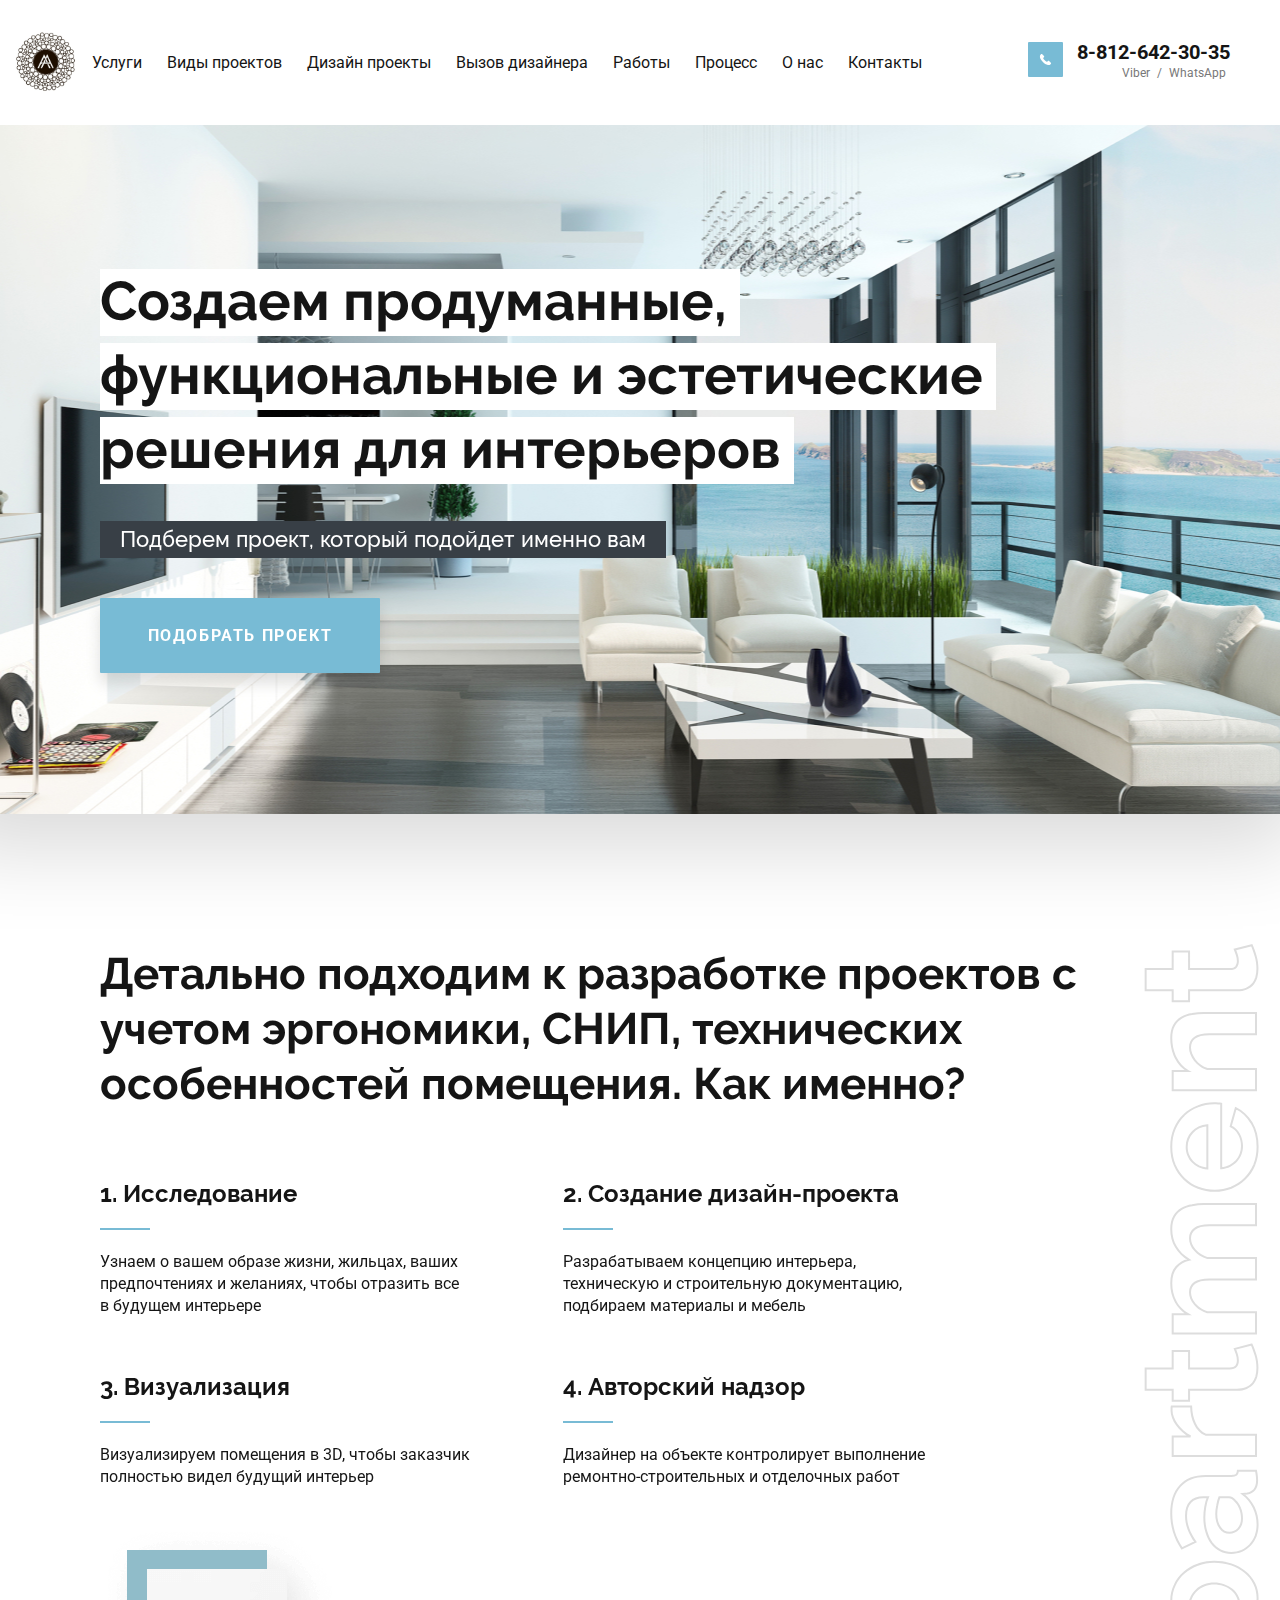
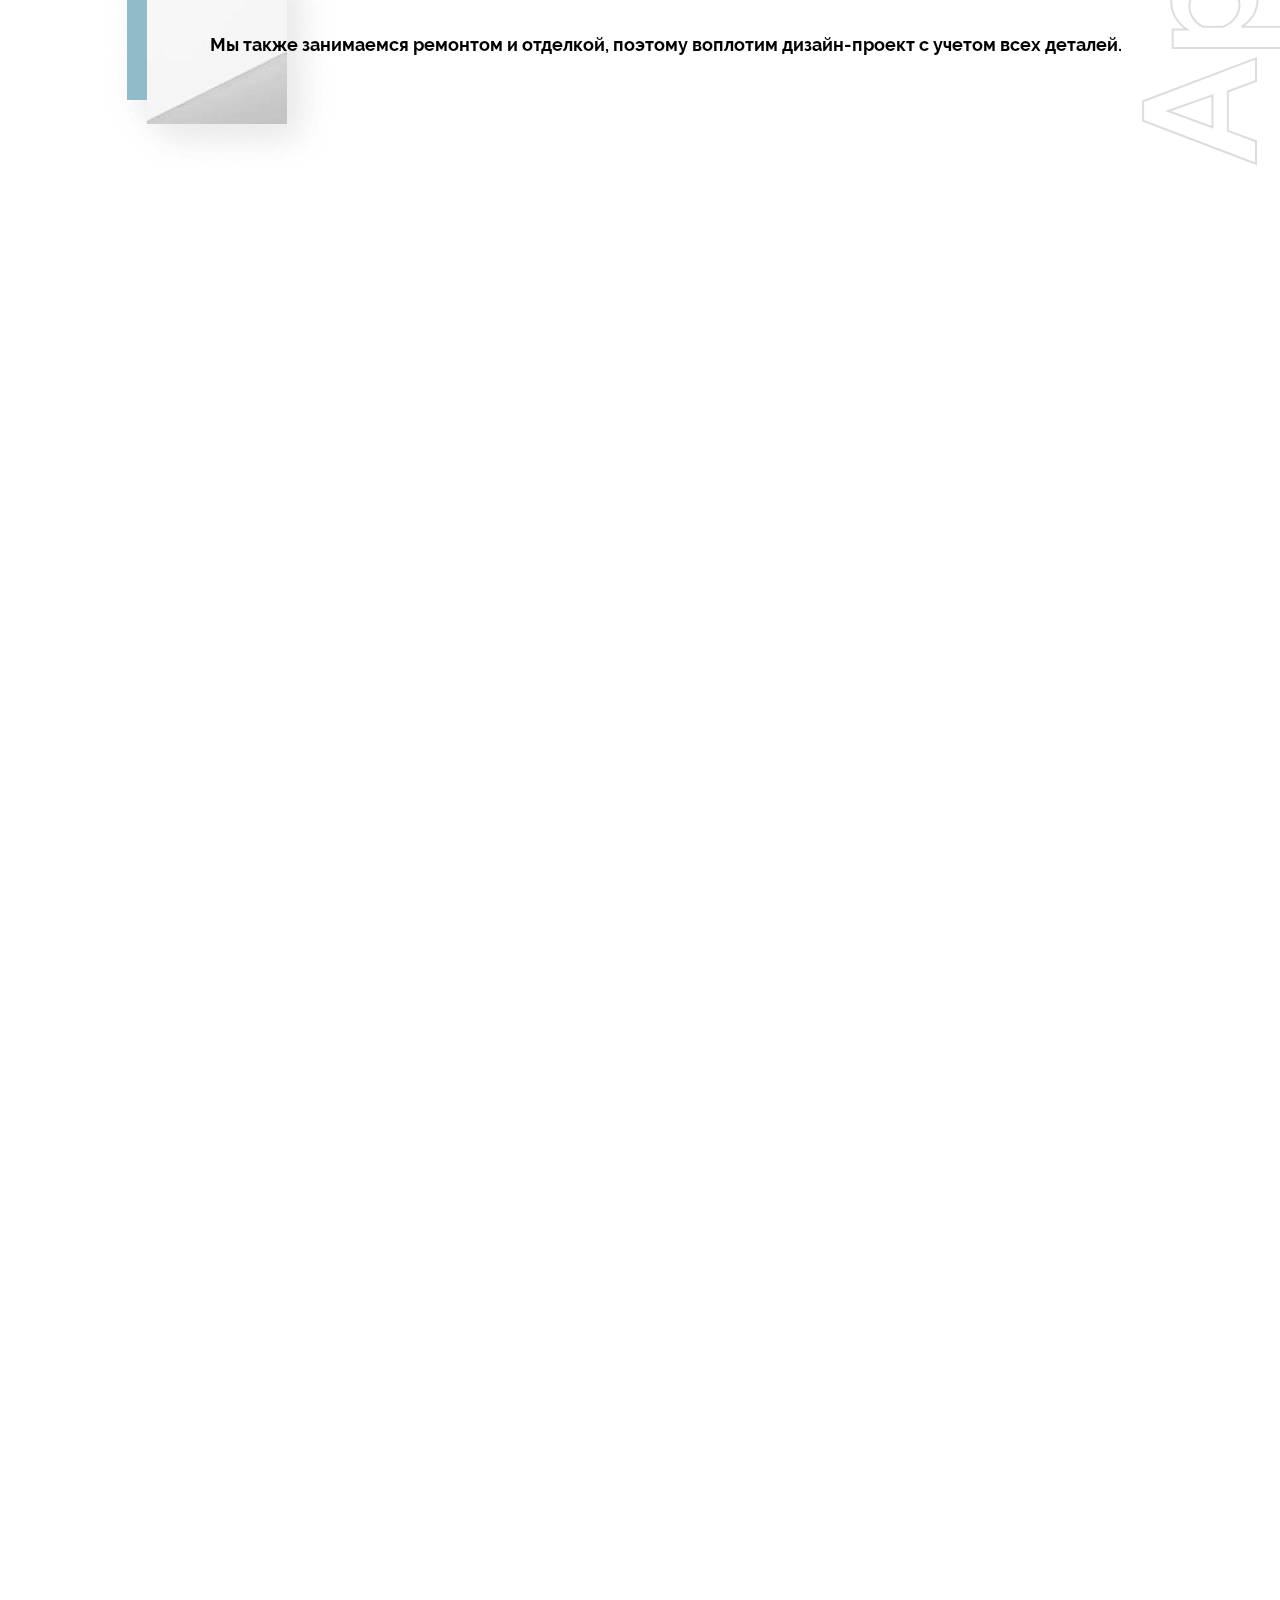
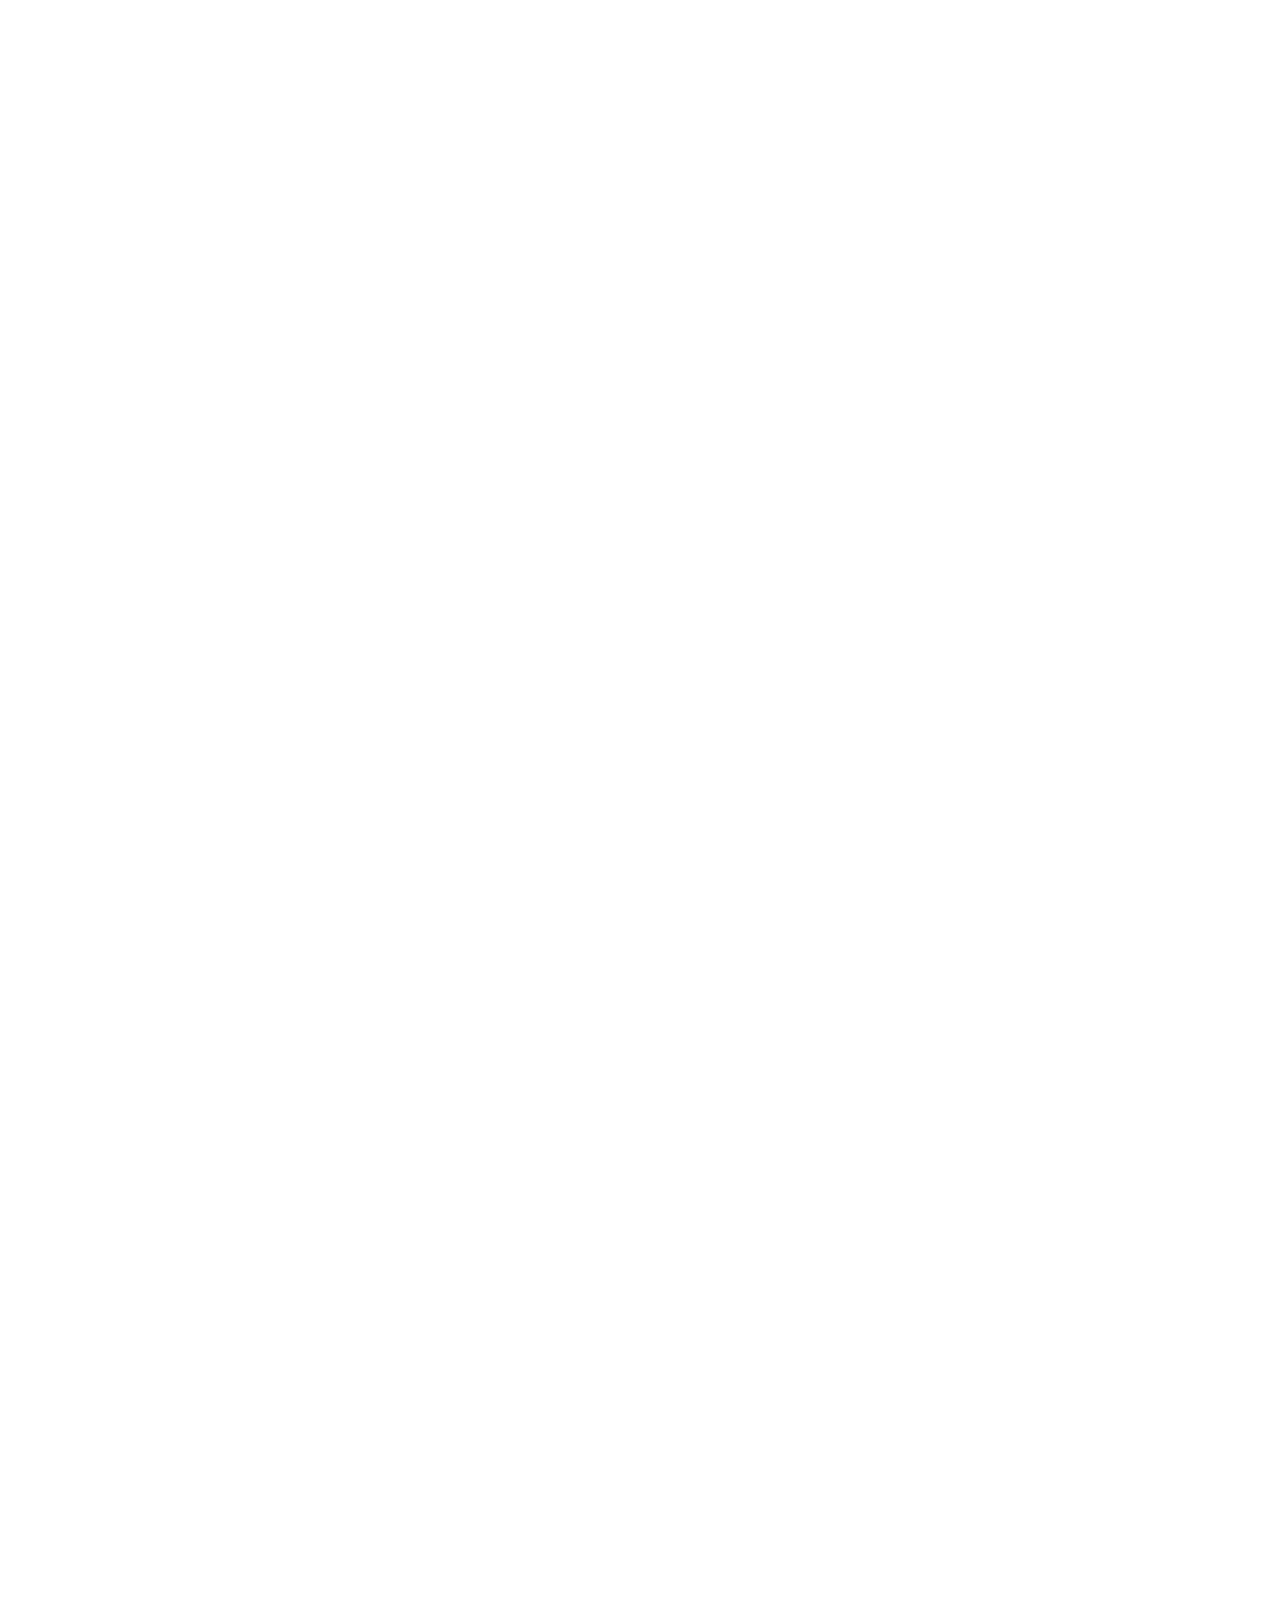
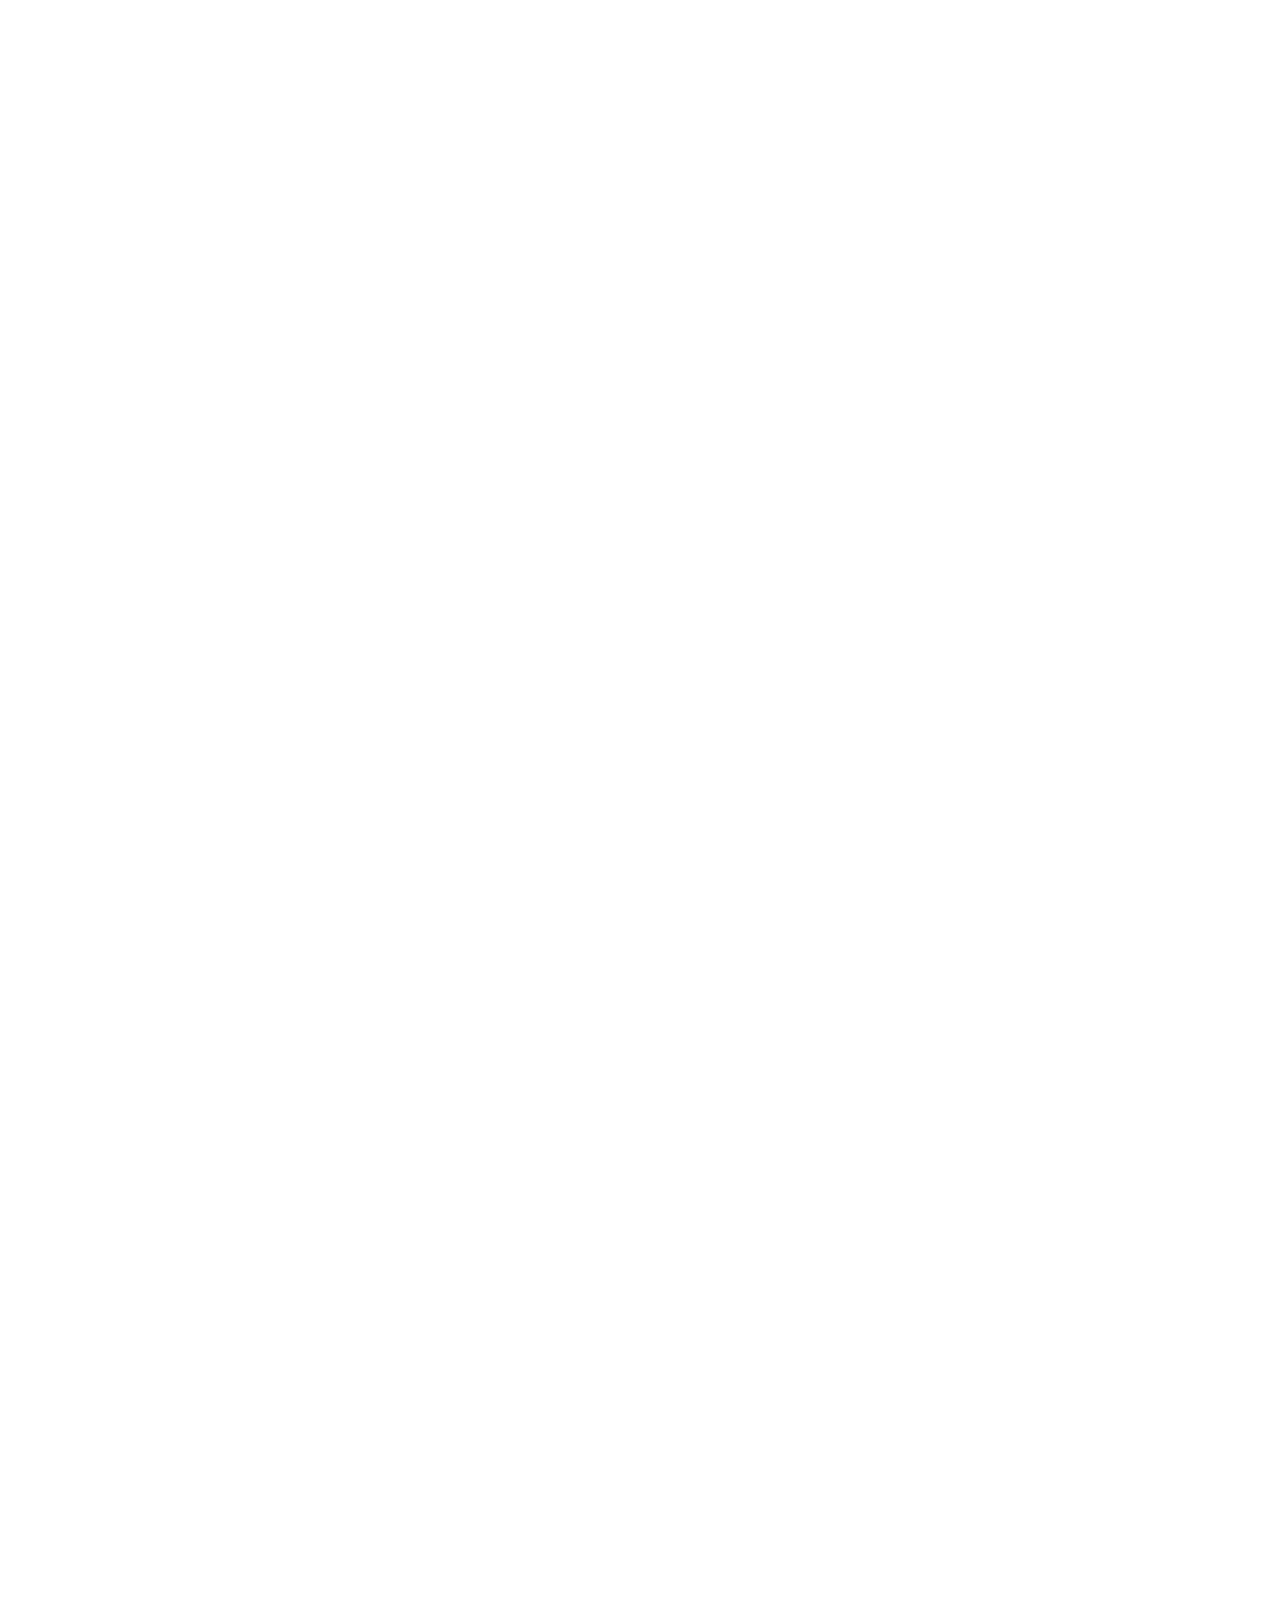
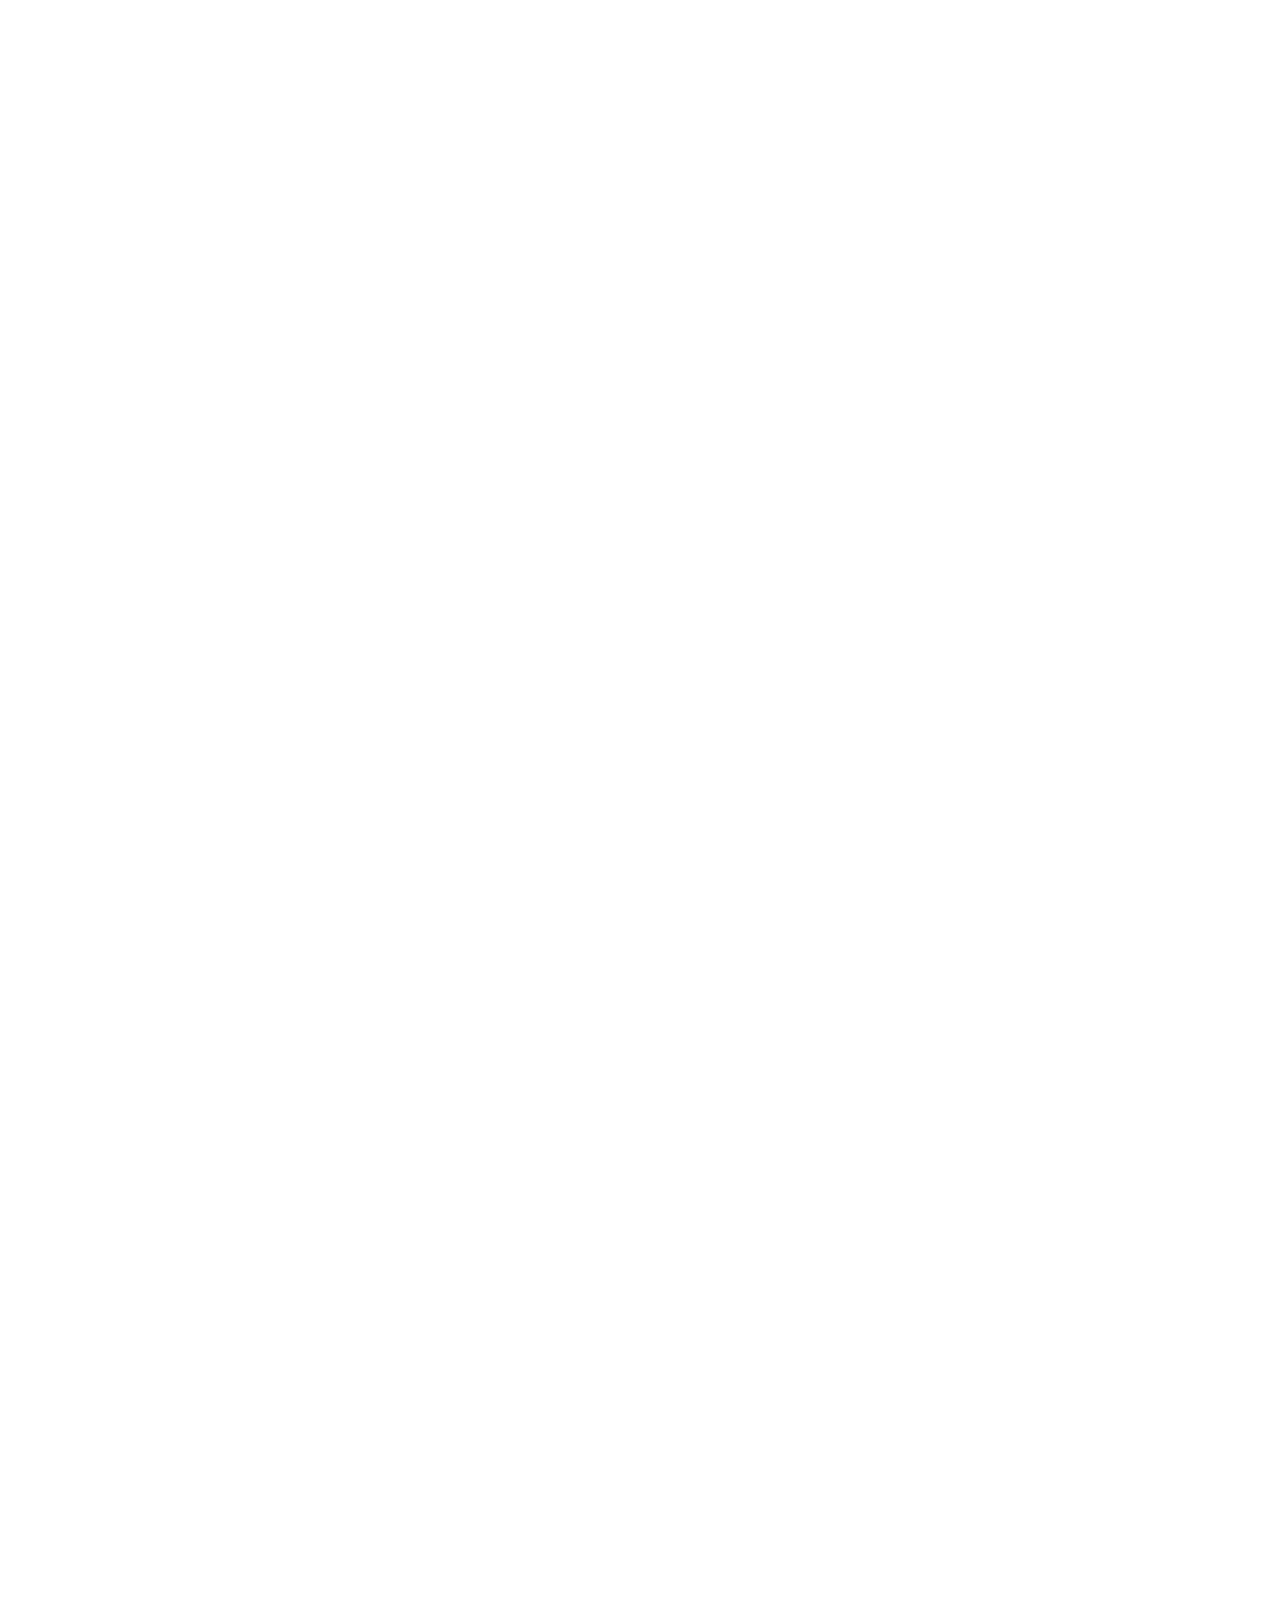
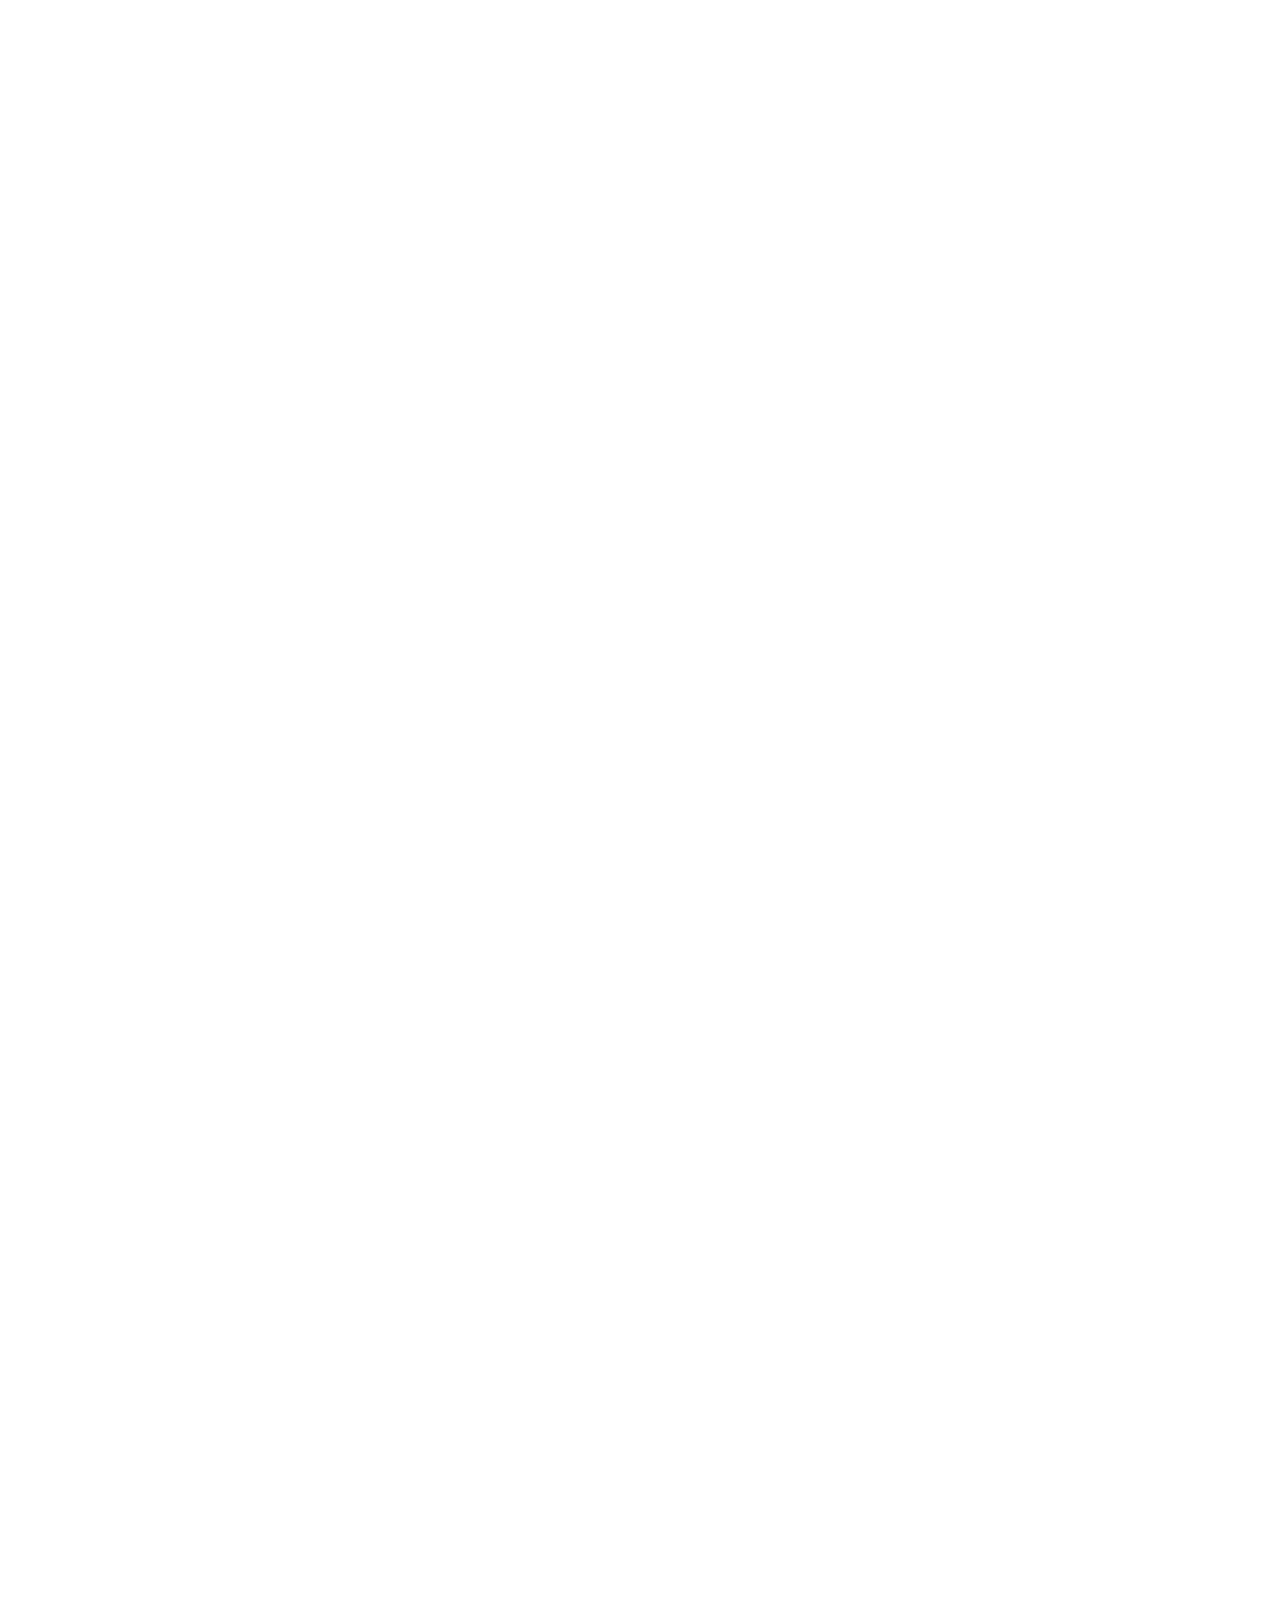
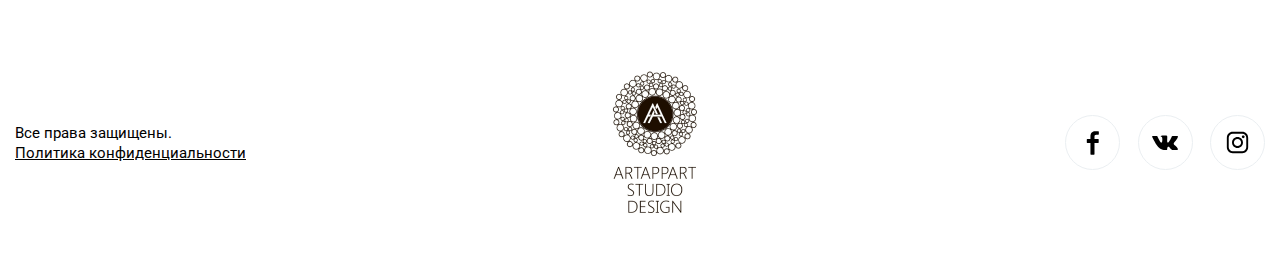
==== commit b284c0f4: "Правки сделаны кроме фонов и цветов" ====
--- a/index.html
+++ b/index.html
@@ -90,7 +90,7 @@
            <div class="fw_item">
             <div class="row">
                 <div class="col-md-12">
-                    <div><h1>Создаем продуманные, <br>функциональные и эстетические <br>решения для вашего дома</h1></div>
+                    <div><h1>Создаем продуманные, <br>функциональные и эстетические <br>решения для интерьеров</h1></div>
                     <p class="subh1 changet">Подберем проект, который подойдет именно вам</p>
                     <a href="" class="get_proj" data-target='#quiz' data-toggle='modal'>Подобрать проект</a>
                 </div>
@@ -102,40 +102,39 @@
        <div class="anchor_page">Наши услуги</div>
         <div class="container">
             <div class="row">
-                <div class="col-md-12">
-                    <h2>Любое помещение превращаем <br>в комфортный для вас дом. Как именно?</h2>
-                    <p class="subh2">Лучше слов скажут только действия, но постараемся объяснить:</p>
+                <div class="col-md-12" >
+                    <h2 class='heading'>Детально подходим к разработке проектов с учетом эргономики, СНИП, технических особенностей помещения. Как именно?</h2>
                 </div>
             </div>
             <div class="row flex pr_flex">
                 <div class="col-md-5 col-sm-6 col-xs-12">
                     <div class="pr_wrp">
-                        <p>Исследование</p>
+                        <p>1. Исследование</p>
                         <span>Узнаем о вашем образе жизни, жильцах, ваших предпочтениях и желаниях, чтобы отразить все в будущем интерьере </span>
                     </div>
                 </div>
                 <div class="col-md-7 col-sm-6 col-xs-12">
                     <div class="pr_wrp">
-                        <p>Разработка дизайн-проекта</p>
+                        <p>2. Создание дизайн-проекта</p>
                         <span>Разрабатываем концепцию интерьера, техническую и строительную документацию, подбираем материалы и мебель</span>
                     </div>
                 </div>
                 <div class="col-md-5 col-sm-6 col-xs-12">
                     <div class="pr_wrp">
-                        <p>Визуализация</p>
-                        <span>Разрабатываем 3D визуализацию всех помещений, и вы видите результаты еще до начала ремонтных работ</span>
+                        <p>3. Визуализация</p>
+                        <span>Визуализируем помещения в 3D, чтобы заказчик полностью видел будущий интерьер</span>
                     </div>
                 </div>
                 <div class="col-md-7 col-sm-6 col-xs-12">
                     <div class="pr_wrp">
-                        <p>Разработка дизайн-проекта</p>
-                        <span>Дизайнер работает на объекте вместе с бригадой и контролирует, чтобы все шло в соответствии с проектом </span>
+                        <p>4. Авторский надзор</p>
+                        <span>Дизайнер на объекте контролирует выполнение ремонтно-строительных и отделочных работ</span>
                     </div>
                 </div>
             </div>
             <div class="row">
                 <div class="col-md-12">
-                    <p class="we_know">Мы не только делаем проект, а еще и сами можем выполнить ремонтные работы. <br>Мы знаем все тонкости проекта, а вы спокойны, что все в одних руках и под контролем.</p>
+                    <p class="we_know">Мы также занимаемся ремонтом и отделкой, поэтому воплотим дизайн-проект с учетом всех деталей.</p>
                 </div>
             </div>
         </div>
@@ -145,7 +144,7 @@
         <div class="container">
             <div class="row">
                 <div class="col-md-12">
-                    <h2 class="wt">Какой вид проекта  нужен именно вам?</h2>
+                    <h2 class="wt">Какой вариант проекта вас интересует?</h2>
                     <p class="subh2 wt">Давайте разберемся</p>
                 </div>
             </div>
@@ -180,18 +179,18 @@
         <div class="container">
             <div class="row">
                 <div class="col-md-6 col-sm-7 col-xs-12">
-                    <p class="pt1">Дизайн проект “Эскизный”</p>
-                    <p class="pt2">Когда нужно выполнить проект без 3D визуализации</p>
-                    <div><p class="pt3">Что входит в проект:</p></div>
+                    <p class="pt1">Дизайн проект “Эскизный” (без визуализаций)</p>
+                    <div><p class="pt3">Состав проекта</p></div>
                     <ul class="pt_list">
-                        <li>Планировочные решения</li>
-                        <li>Разработка концепции интерьера (составление коллажей с материалами внутренней отделки)</li>
-                        <li>Разработка строительной/технической документации</li>
+                        <li>Планировочные решение (план мебели с размерами)</li>
+                        <li>Разработка концепции интерьера (составление вариантов коллажей с мебелью/оборудованием, материалами внутренней отделки)</li>
+                        <li>Рабочая документация со всеми необходимыми чертежами</li>
+                        <li>Ведомость мебели, оборудования, материалов с артикулами</li>
                     </ul>
                     <p class="pt4">1150 руб./м</p>
                     <div class="proj_buts">
                         <button class="normb" data-target='#m1' data-toggle='modal'>Заказать проект</button>
-                        <a href="pdf/proj1.pdf" target="_blank" class="ex_look">Посмотреть пример проекта</a>
+                        <a href="pdf/proj-basic.pdf" target="_blank" class="ex_look">Посмотреть пример проекта</a>
                     </div>
                 </div>
             </div>
@@ -203,21 +202,19 @@
         <div class="container">
             <div class="row">
                 <div class="col-md-8 col-sm-7 col-xs-12">
-                    <p class="pt1">Дизайн проект “Cтандартный”</p>
-                    <p class="pt2">Полный набор технической документации, чтобы произвести ремонт и обстановку интерьера</p>
-                    <div><p class="pt3">Что входит в проект:</p></div>
+                    <p class="pt1">Дизайн проект “Cтандартный” (3 варианта визуализации)</p>
+                    <div><p class="pt3">Состав проекта</p></div>
                     <ul class="pt_list">
-                        <li>Планировочные решения</li>
-                        <li>Разработка концепции интерьера (составление коллажей с материалами внутренней отделки)</li>
-                        <li>Разработка строительной/технической документации</li>
-                        <li>3D визуализация фотореалистичного качества всех помещений</li>
-                        <li class="more">Разработка ведомостей по всем материалам, мебели, оборудованию</li>
-                        <li class="more">Комплектация объекта</li>
+                        <li>Планировочные решения (план мебели с размерами)</li>
+                        <li>Составление коллажей с мебелью/оборудованием, материалы внутренней отделки для выбора концепции (подготовка к визуализации)</li>
+                        <li>Рабочая документация для строительной бригады.</li>
+                        <li>Ведомость мебели, оборудования, материалов с артикулами</li>  
+                        <li class="more">Создание 3х вариантов визуализации помещений</li>                  
                     </ul>
                     <p class="pt4">2100 руб./м</p>
                     <div class="proj_buts">
                         <button class="normb" data-target='#m1' data-toggle='modal'>Заказать проект</button>
-                        <a href="pdf/proj2.pdf" target="_blank" class="ex_look">Посмотреть пример проекта</a>
+                        <a href="pdf/proj-standart.pdf" target="_blank" class="ex_look">Посмотреть пример проекта</a>
                     </div>
                 </div>
             </div>
@@ -231,7 +228,7 @@
                 <div class="col-md-7 col-sm-7 col-xs-12">
                     <p class="pt1">Дизайн проект “Премиум”</p>
                     <p class="pt2">Для комплексного ремонта</p>
-                    <div><p class="pt3">Что входит в проект:</p></div>
+                    <div><p class="pt3">Состав проекта</p></div>
                     <ul class="pt_list">
                         <li>Планировочные решения</li>
 <li>Разработка концепции интерьера (составление коллажей с материалами внутренней отделки)</li>
@@ -258,7 +255,7 @@
                 <div class="col-md-8 col-sm-7 col-xs-12">
                     <p class="pt1">Дизайн проект “Дистанционный”</p>
                     <p class="pt2">Когда нет возможности контролировать ход строительных работ, мы сделаем это за вас!</p>
-                    <div><p class="pt3">Что входит в проект:</p></div>
+                    <div><p class="pt3">Состав проекта</p></div>
                     <ul class="pt_list">
                         <li>Планировочные решения</li>
                         <li>Разработка концепции интерьера (составление<br> 3D коллажей с материалами внутренней отделки)</li>
@@ -281,8 +278,7 @@
         <div class="container">
             <div class="row">
                 <div class="col-md-12">
-                    <p class="ft1">Сомневаетесь, какой проект вам нужен? <br>Пригласите нашего дизайнера на ваш <br>объект</p>
-                    <p class="ft2">Он предварительно оценит возможности помещения, технические или финансовые <br>варианты реализации желаемого интерьера.  А также подберет подходящий <br>для вас проект</p>
+                    <p class="ft1">Сомневаетесь в выборе проекта?<br/>Пригласите дизайнера на объект<br/>Он предложит технические варианты реализации желаемого интерьера</p>
                     <div class="form_main_wrp">
                         <form class="reachg3">
                             <div class="row">
@@ -304,49 +300,42 @@
     <section class="portf_wrp_section wow fadeIn" id="d5" data-wow-delay='0.2s'>
       <h6>.</h6>
        <div class="anchor_page">Портфолио</div>
-        <div class="anchor_page uslugi">Услуги</div>       
+        <div class="anchor_page uslugi">Вопросы</div>       
         <div class="container">
             <div class="row">
                 <div class="col-md-12">
-                    <p class="pft1">После разработки проектов получаются не только красивые, но и функциональные интерьеры</p>
-                    <p class="pft2">Посмотрите несколько выполненных работ</p>
+                    <p class="pft1">Смотрите наши работы</p>
                     <div class="fw_item">
                         <div class="cases_slider owl-carousel">
-                            <div class="item">
-                                <a data-fancybox href="img/galery/1.jpeg" class="gal_img"><i>01</i><span><span style="background-image: url(./img/galery/1.jpeg)"></span></span></a>
-                            </div>
-                            <div class="item">
-                                <a data-fancybox href="img/galery/2.jpeg" class="gal_img"><i>02</i><span><span style="background-image: url(./img/galery/2.jpeg)"></span></span></a>
-                            </div>
-                            <div class="item">
-                                <a data-fancybox href="img/galery/3.jpeg" class="gal_img"><i>03</i><span><span style="background-image: url(./img/galery/3.jpeg)"></span></span></a>
-                            </div>
-                            <div class="item">
-                                <a data-fancybox href="img/galery/4.jpeg" class="gal_img"><i>04</i><span><span style="background-image: url(./img/galery/4.jpeg)"></span></span></a>
-                            </div>
-                            <div class="item">
-                                <a data-fancybox href="img/galery/5.jpeg" class="gal_img"><i>05</i><span><span style="background-image: url(./img/galery/5.jpeg)"></span></span></a>
-                            </div>
-                            <div class="item">
-                                <a data-fancybox href="img/galery/6.jpeg" class="gal_img"><i>06</i><span><span style="background-image: url(./img/galery/6.jpeg)"></span></span></a>
-                            </div>
-                            <div class="item">
-                                <a data-fancybox href="img/galery/7.jpeg" class="gal_img"><i>07</i><span><span style="background-image: url(./img/galery/7.jpeg)"></span></span></a>
-                            </div>
-                            <div class="item">
-                                <a data-fancybox href="img/galery/8.jpeg" class="gal_img"><i>08</i><span><span style="background-image: url(./img/galery/8.jpeg)"></span></span></a>
-                            </div>
-                            <div class="item">
-                                <a data-fancybox href="img/galery/9.jpeg" class="gal_img"><i>09</i><span><span style="background-image: url(./img/galery/9.jpeg)"></span></span></a>
-                            </div>
-                            <div class="item">
-                                <a data-fancybox href="img/galery/10.jpeg" class="gal_img"><i>10</i><span><span style="background-image: url(./img/galery/10.jpeg)"></span></span></a>
-                            </div>
-                            <div class="item">
-                                <a data-fancybox href="img/galery/11.jpeg" class="gal_img"><i>11</i><span><span style="background-image: url(./img/galery/11.jpeg)"></span></span></a>
-                            </div>
-                            <div class="item">
-                                <a data-fancybox href="img/galery/12.jpeg" class="gal_img"><i>12</i><span><span style="background-image: url(./img/galery/12.jpeg)"></span></span></a>
+                            <div class="item" id='nemo'>
+                                <a data-fancybox='capitan-nemo' href="img/galery/capitan-nemo/1.jpg" class="gal_img"><i>Квартира в ЖК Капитан немо</i><span><span style="background-image: url(./img/galery/capitan-nemo/9.jpg)"></span></span></a>
+                            </div>
+                            <div class="item" id='lenynsky'>
+                                <a data-fancybox="lenynsky" href="img/galery/lenynsky/1.jpg" class="gal_img"><i>Квартира в ЖК Ленинский парк</i><span><span style="background-image: url(./img/galery/lenynsky/5.jpg)"></span></span></a>         
+                            </div>
+                            <div class="item" id='moscow'>
+                                <a data-fancybox="moscow" href="img/galery/moscow/1.jpg" class="gal_img"><i>Квартира в ЖК Москва</i><span><span style="background-image: url(./img/galery/moscow/3.jpg)"></span></span></a>
+                            </div>
+                            <div class="item" id='premier-palas'>
+                                <a data-fancybox="premier-palas" href="img/galery/premier-palas/1.jpg" class="gal_img"><i>Квартира в ЖК Премьер Палас</i><span><span style="background-image: url(./img/galery/premier-palas/1.jpg)"></span></span></a>
+                            </div>
+                            <div class="item" id='kudrovo'>
+                                <a data-fancybox='kudrovo' href="img/galery/kudrovo/1.jpg" class="gal_img"><i>Квартира в Кудрово</i><span><span style="background-image: url(./img/galery/kudrovo/2.jpg)"></span></span></a>
+                            </div>
+                            <div class="item" id='ohta'>
+                                <a data-fancybox="ohta" href="img/galery/ohta/1.jpg" class="gal_img"><i>Квартира на Охте</i><span><span style="background-image: url(./img/galery/ohta/20.jpg)"></span></span></a>
+                            </div>
+                            <div class="item" id='parnas'>
+                                <a data-fancybox='parnas' href="img/galery/parnas/1.jpg" class="gal_img"><i>Квартира на Парнасе</i><span><span style="background-image: url(./img/galery/parnas/11.jpg)"></span></span></a>
+                            </div>
+                            <div class="item" id='uralskaya'>
+                                <a data-fancybox="uralskaya" href="img/galery/uralskaya/1.jpg" class="gal_img"><i>Квартира на ул. Уральская</i><span><span style="background-image: url(./img/galery/uralskaya/1.jpg)"></span></span></a>
+                            </div>
+                            <div class="item" id='small'>
+                                <a data-fancybox='small' href="img/galery/small/1.jpg" class="gal_img"><i>Небольшая квартира в центре Петербурга</i><span><span style="background-image: url(./img/galery/small/6.jpg)"></span></span></a>
+                            </div>
+                            <div class="item" id='warm'>
+                                <a data-fancybox='warm' href="img/galery/warm/1.jpg" class="gal_img"><i>Однокомнатная квартира в теплых тонах</i><span><span style="background-image: url(./img/galery/warm/1.jpg)"></span></span></a>
                             </div>
                         </div>
                     </div>
@@ -356,60 +345,33 @@
                         <img src="img/next.svg" alt="" class="go_next">
                     </div>
                     
-                    <p class="hwt1" id="d6"><br>Как мы работаем?</p>
-                    <p class="hwt2">На творческом подъеме и желании превратить простое помещение<br> в то, которое вы с гордостью назовёте своим домом</p>
+                    <p class="hwt1" id="d6"><br>Часто задаваемые вопросы</p>
                     <div class="fw_item wline">
                         <div class="steps_carousel owl-carousel">
                             <div class="item">
                                 <div class="step_item_wrp">
-                                    <img src="img/hw1.svg" alt="">
-                                    <p>Начало начал</p>
-                                    <span>Знакомство и составление технического задания </span>
+                                    <p>Вы работаете по договору с фиксированными ценам и сроками?</p>
+                                    <span>Работаем по договору, где прописываются: стоимость, сроки, перечень выполняемых работ, обязанности и ответственность сторон.</span>
                                 </div>
                             </div>
                             <div class="item">
                                 <div class="step_item_wrp">
-                                    <img src="img/hw2.svg" alt="">
-                                    <p>Знакомство с помещением</p>
-                                    <span>Выезд на объект, оценка возможностей помещения, замер </span>
+                                    <p>Как происходит оплата?</p>
+                                    <span>Стоимость проекта разбита на четыре части. Предоплата по каждому этапу - 50%, остальные 50 % вносятся заказчиком по факту выполнения, после подписания акта сдачи-приемки работ</span>
                                 </div>
                             </div>
                             <div class="item">
                                 <div class="step_item_wrp">
-                                    <img src="img/hw3.svg" alt="">
-                                    <p>Планировочные решения</p>
-                                    <span>Предложение 2-3 вариантов перепланировки </span>
+                                    <p>Вы используете реальную мебель в проектах?</p>
+                                    <span>Реальную. К каждому проекту составляем ведомость мебели, оборудования и материалов с артикулами.</span>
                                 </div>
                             </div>
                             <div class="item">
                                 <div class="step_item_wrp">
-                                    <img src="img/hw4.svg" alt="">
-                                    <p>Заключение договора</p>
-                                    <span>Если варианты перепланировки вас устроили, заключаем договор и продолжаем работать</span>
-                                </div>
-                            </div>
-                            <div class="item">
-                                <div class="step_item_wrp">
-                                    <img src="img/hw5.svg" alt="">
-                                    <p>Самый разгар работы</p>
-                                    <span>Работа с визуализациями, подбор мебели и материалов внутренней отделки</span>
-                                </div>
-                            </div>
-                            <div class="item">
-                                <div class="step_item_wrp">
-                                    <img src="img/hw6.svg" alt="">
-                                    <p>Подготовка проекта к передаче ремонтной бригаде</p>
-                                    <span>Если варианты перепланировки вас устроили, заключаем договор и продолжаем работать</span>
-                                </div>
-                            </div>
-                            <div class="item">
-                                <div class="step_item_wrp">
-                                    <img src="img/hw7.svg" alt="">
-                                    <p>Составление рабочей документации</p>
-                                    <span>Воплощение дизайн проекта в интерьере и контроль за выполнением работ (авторский надзор)</span>
-                                </div>
-                            </div>
-                            <div class="item"></div>
+                                    <p>У меня есть мебель, которую я хотела бы сохранить и задействовать в новой квартире. Как быть?</p>
+                                    <span>Отлично, встроим ее в проект.  Можем отреставрировать или перекрасить для сохранения концепции</span>
+                                </div>
+                            </div>
                         </div>
                     </div>
                     <div class="controls_car">
@@ -427,8 +389,8 @@
         <div class="container">
             <div class="row">
                 <div class="col-md-12">
-                    <p class="abt1">Кто же мы такие? </p>
-                    <p class="abt2">Мы энергичная и успешная команда дизайнеров, Всегда открыты для новых и интересных задач в реализации вашего пространства для жизни. Каждый наш проект — это не просто удачное попадание в цель. Это набор продуманных функциональных и эстетических решений, которые мы создаем для вас</p>
+                    <p class="abt1">Кто мы?</p>
+                    <p class="abt2">Мы «ArtAppart» - энергичная и успешная команда дизайнеров. Всегда открыты для новых и интересных задач в реализации пространства для жизни.</p>
                     <div class="fw_item team" style="background-image: url(./img/preview.jpg)"></div>
                 </div>
             </div>
@@ -440,7 +402,7 @@
         <div class="container">
             <div class="row">
                 <div class="col-md-12">
-                    <p class="ct1">Расскажите о своем <br>помещении, и мы превратим <br>его в комфортный для вас дом</p>
+                    <p class="ct1">Реализуем мечту об<br/>идеальном интерьере</p>
                     <div><p class="ct2">Просто свяжитесь с нами</p></div>
                 </div>
             </div>
--- a/css/main.css
+++ b/css/main.css
@@ -304,7 +304,7 @@
 box-shadow: 0px 10px 15px rgba(0, 0, 0, 0.13);
 border-radius: 1px;    
     font-weight: bold;
-font-size: 13px;
+font-size: 16px;
 line-height: 15px;
 text-align: center;
     transition: 0.3s;
@@ -489,7 +489,7 @@
     width: calc(100% - 125px);
     padding-left: 45px;
     font-weight: 500;
-font-size: 16px;
+font-size: 18px;
     vertical-align: middle;
 line-height: 25px;
 /* or 156% */
@@ -625,8 +625,8 @@
 	box-shadow: 0px 10px 15px rgba(0, 0, 0, 0.13);
 	border-radius: 1px;
 	font-weight: bold;
-	font-size: 12px;
-	line-height: 14px;
+	font-size: 16px;
+	line-height: 16px;
 /* identical to box height */
 	text-align: center;
 	letter-spacing: 0.1em;
@@ -737,7 +737,8 @@
 line-height: 42px;
 
 color: #FFFFFF;
-margin-bottom: 42px;
+margin-bottom: 70px;
+margin-top: 30px;
     font-family: 'Raleway';
 }
 .ft2 {
@@ -849,7 +850,7 @@
 	padding-top: 80px;
 }
 .pft1 {
-    margin-bottom: 16px;
+    margin-bottom: 80px;
     font-weight: bold;
 font-size: 38px;
 line-height: 50px;
@@ -877,7 +878,7 @@
     position: relative;
     height: 450px;
     width: 635px;
-    margin-bottom: 45px;
+    margin-bottom: 70px;
 }
 .gal_img > span {
     overflow: hidden;
@@ -892,12 +893,13 @@
     font-style: normal;
     font-family: 'Raleway';
     font-weight: bold;
-    font-size: 100.542px;
+    font-size: 30px;
     line-height: 1;
+    text-align: right;
     color: #FFFFFF;
     z-index: 100;
-    bottom: -42px;
-    right: 35px;
+    bottom: -40px;
+    right: 20px;
 }
 .gal_img > span > span {
     width: 100%;
@@ -908,6 +910,7 @@
     background-position: center;
     transform-origin: center;
     transition: 0.3s;
+    background-size: cover;
 }
 .gal_img:hover > span > span {
     transform: scale(1.06)
@@ -1205,7 +1208,7 @@
 }
 .ctt2 {
 	display: block;
-    font-family: 'Raleway';
+    font-family: Arial, Helvetica, sans-serif;
     font-style: normal;
 font-weight: bold;
 font-size: 22px;
@@ -1828,6 +1831,11 @@
 .messengers_wrp div:last-child {
     margin-bottom: 0;
 }
+
+/*Правки 31.08.2020*/
+.heading {
+  margin-bottom: 55px;
+}
 /*
 .fw_item.team::after {
     content: '';
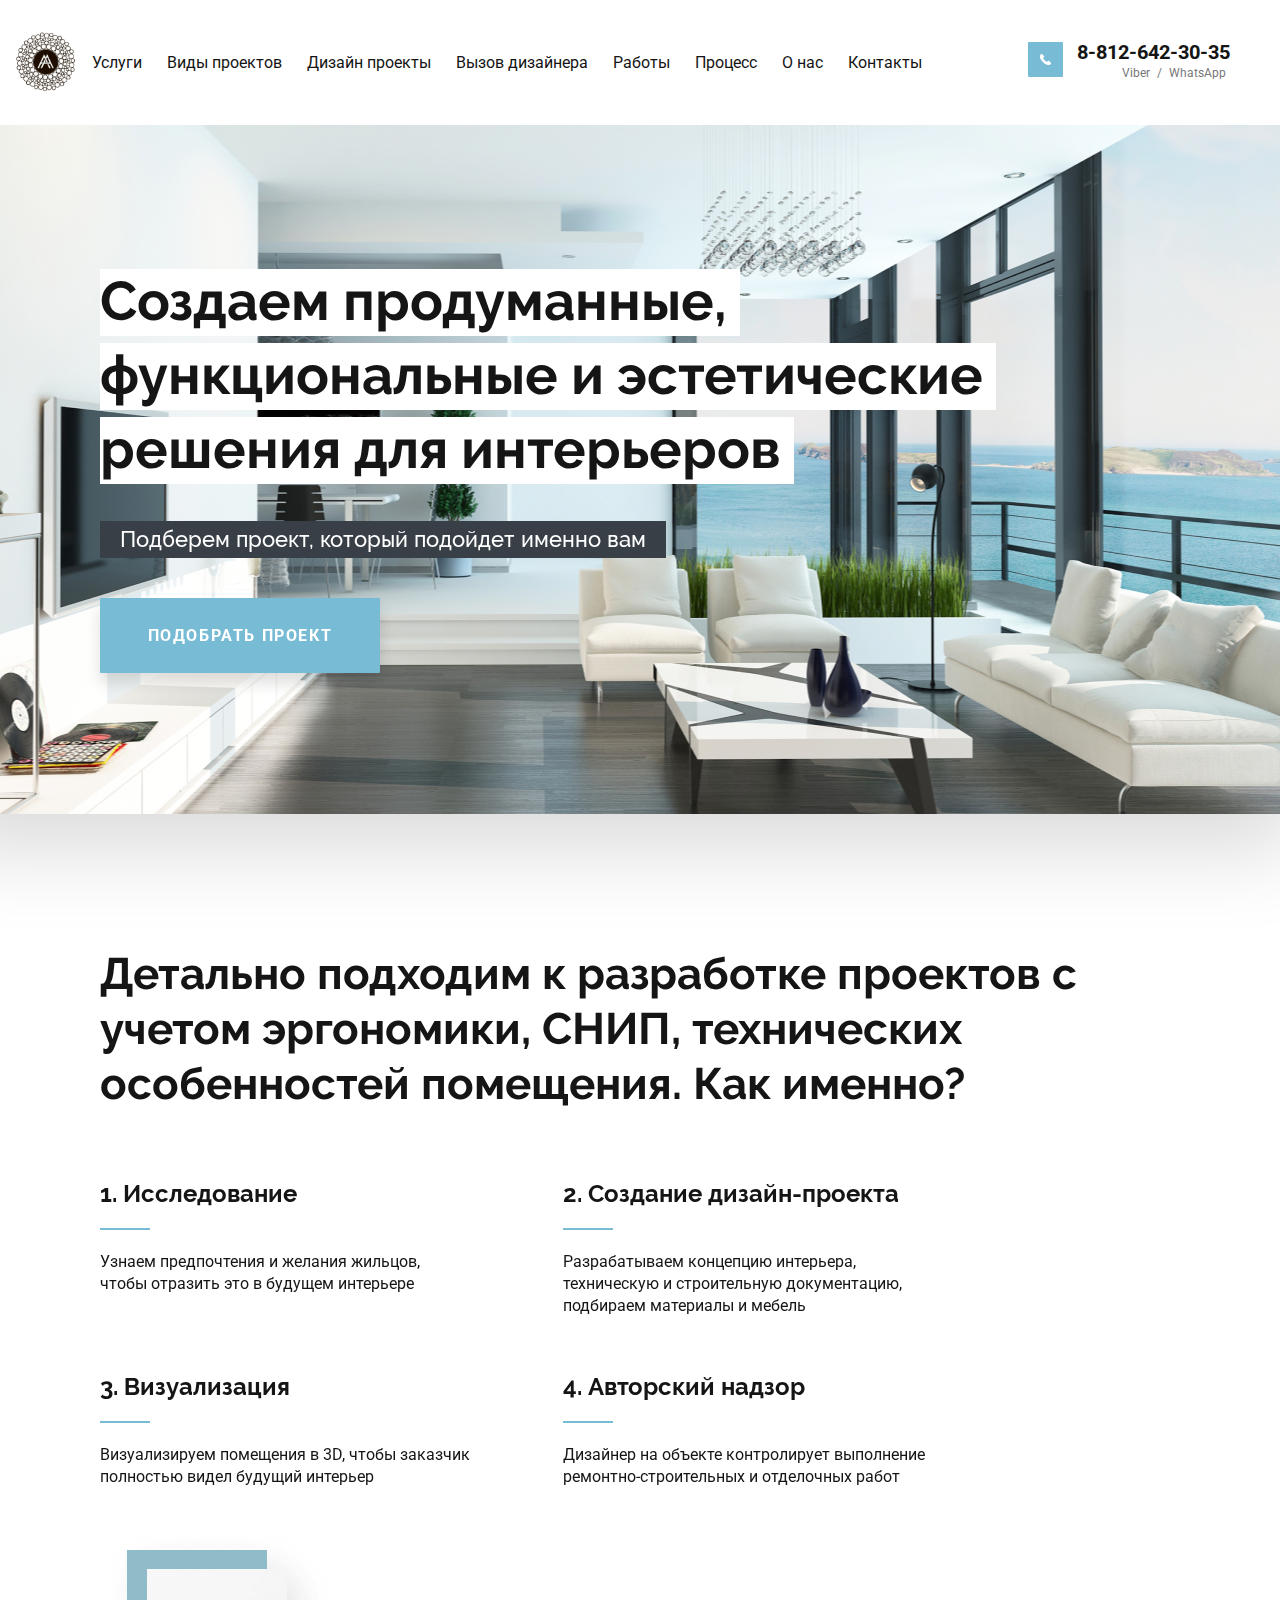
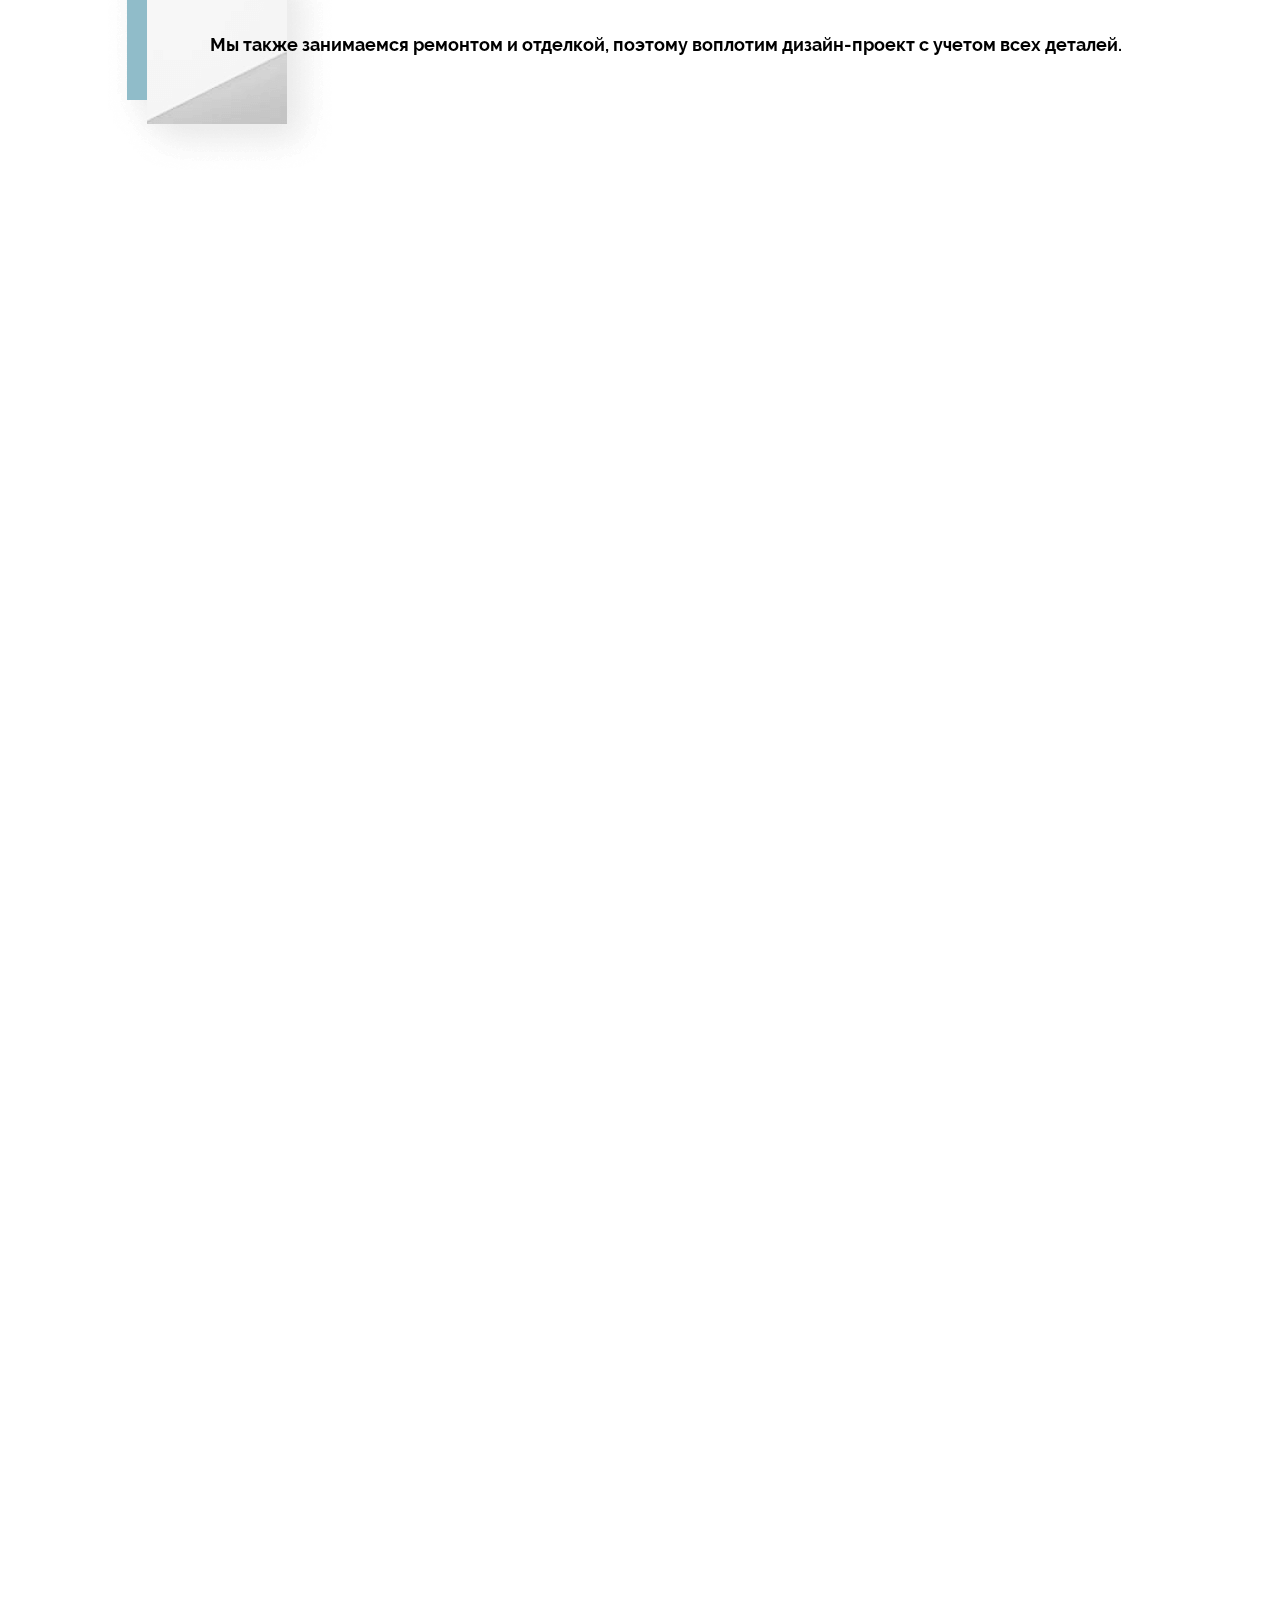
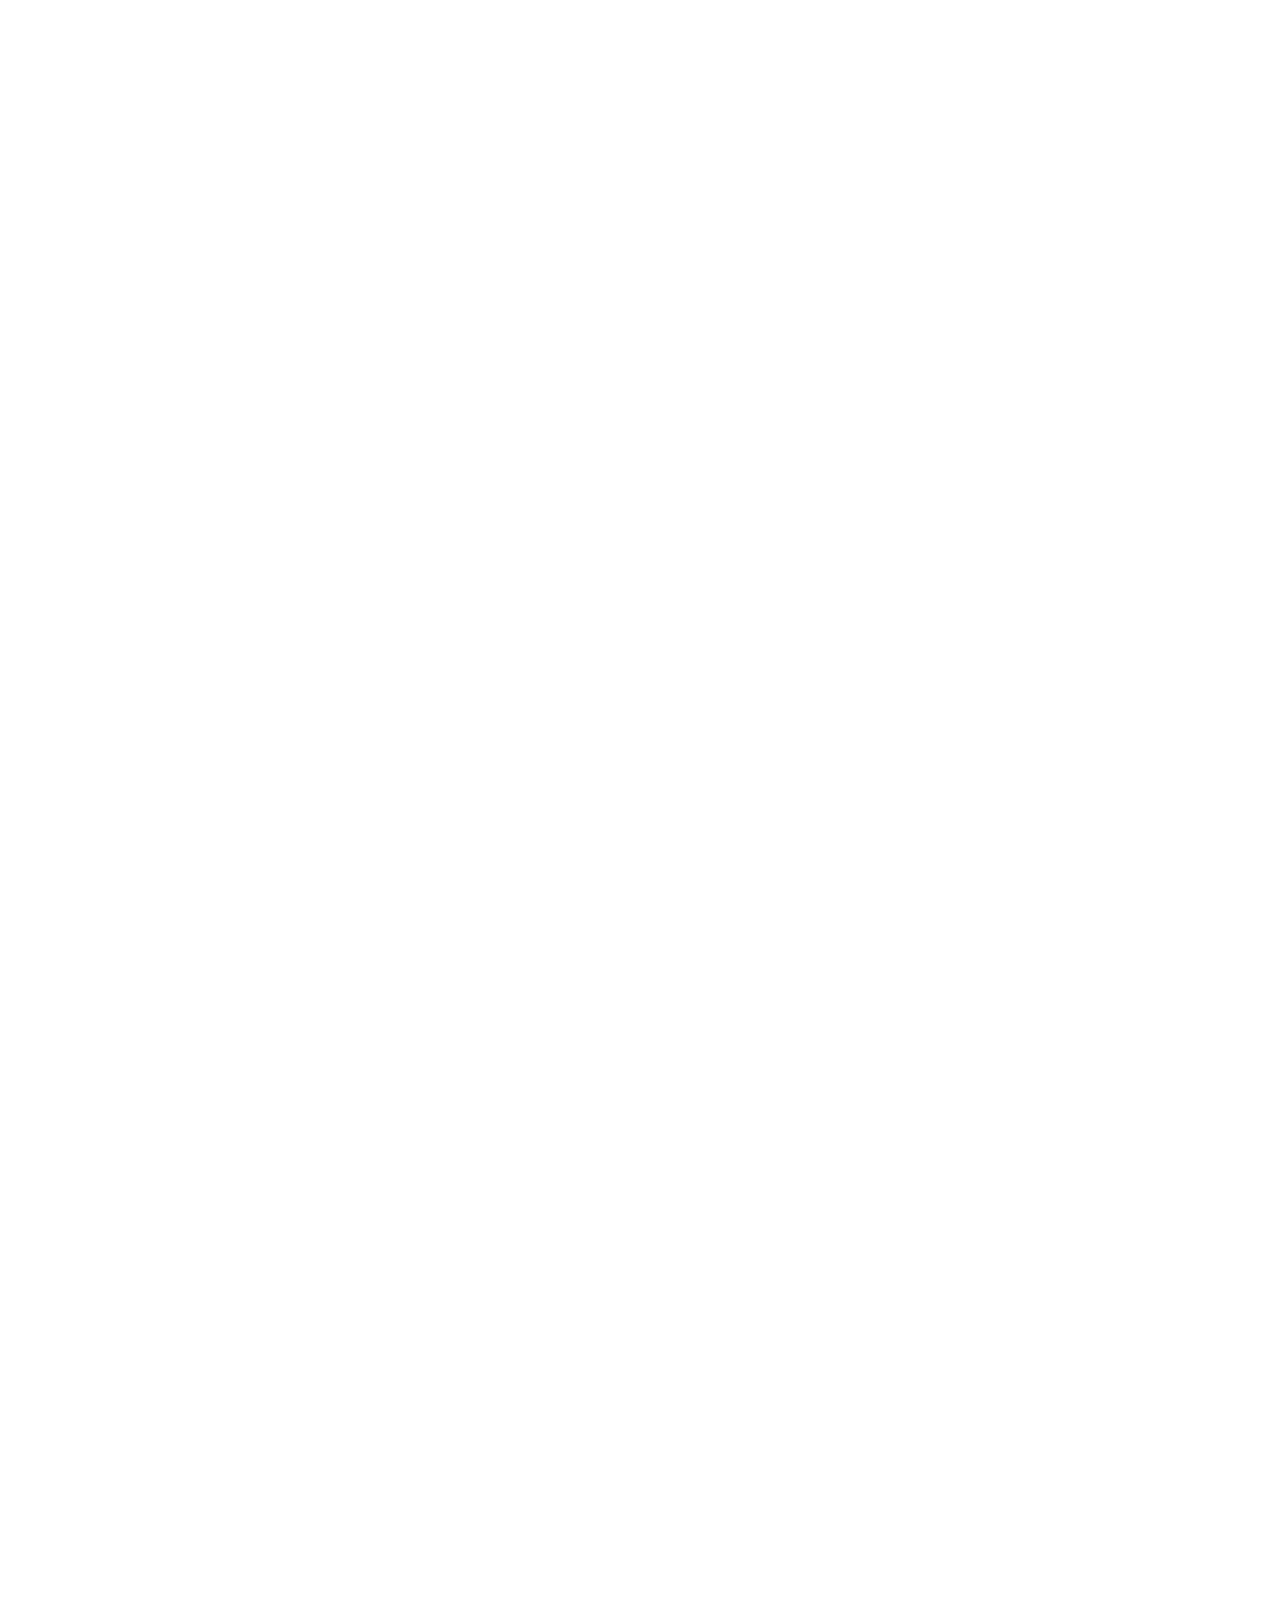
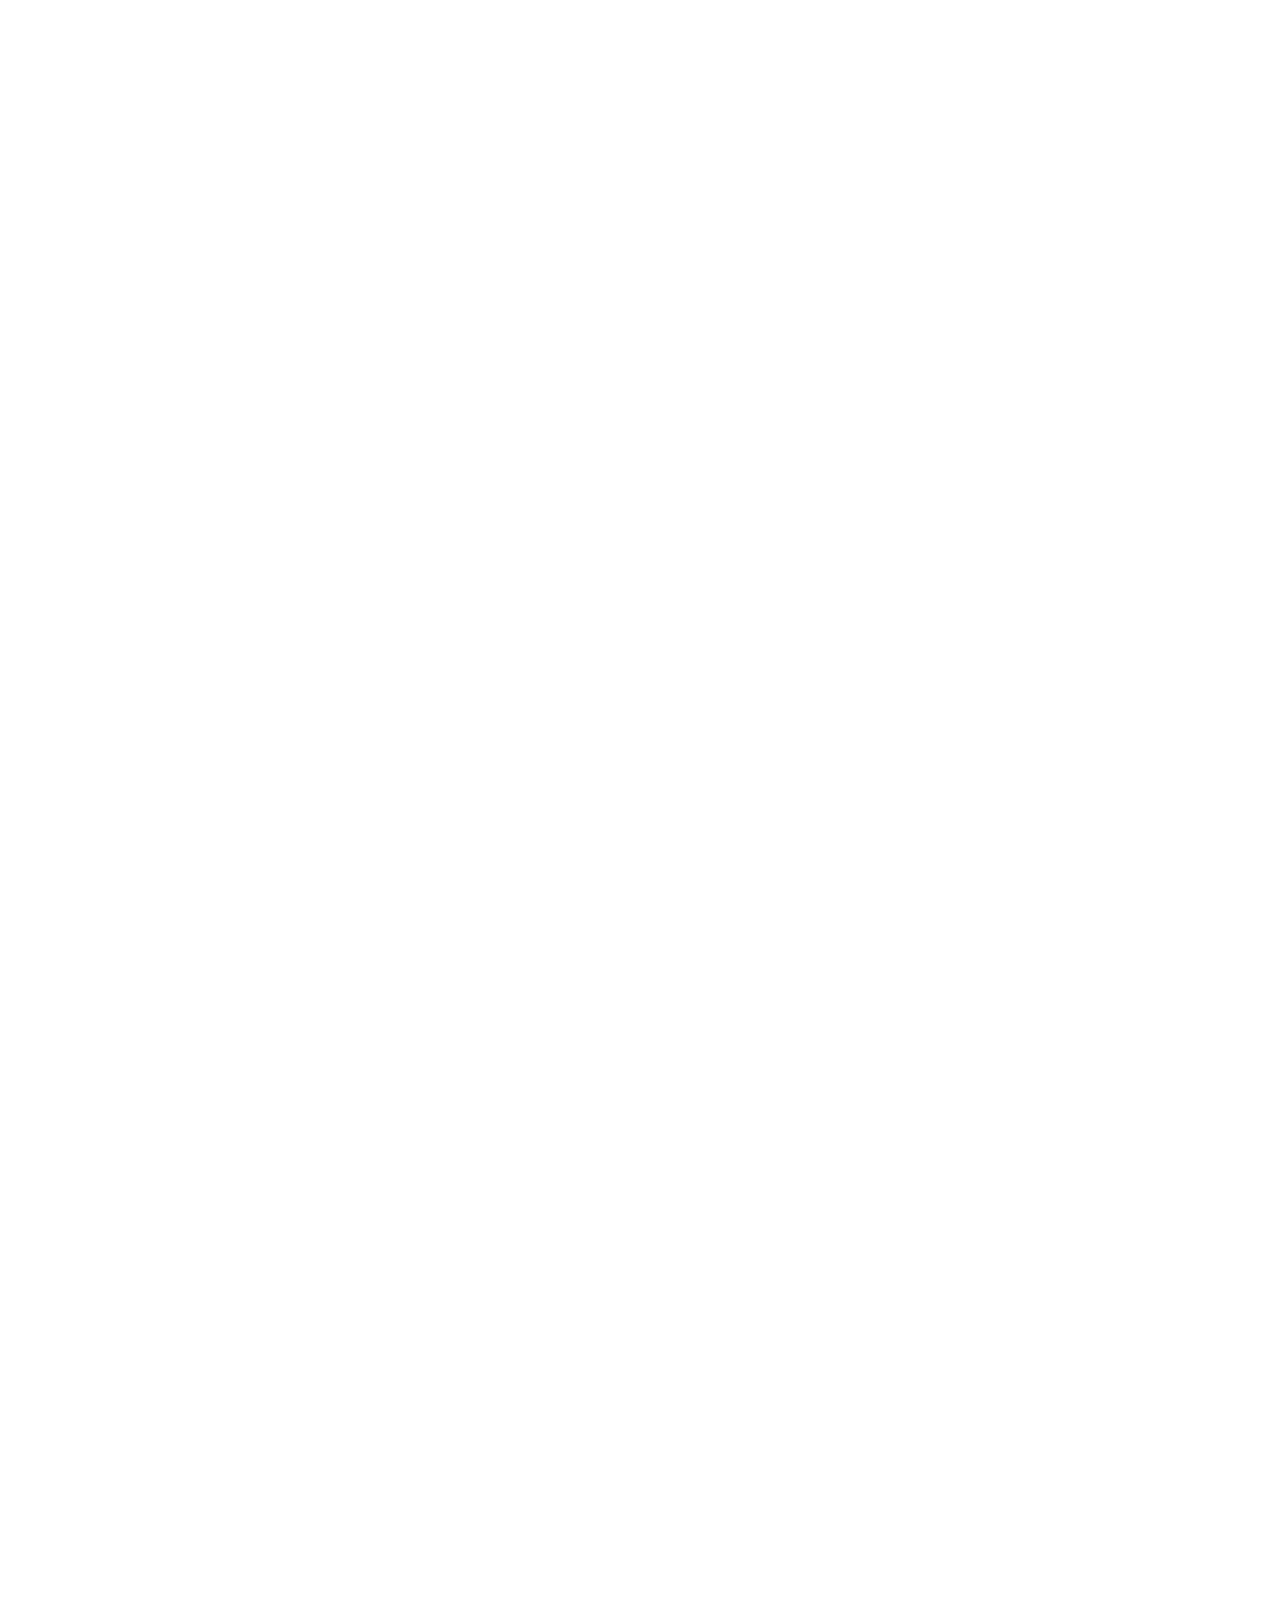
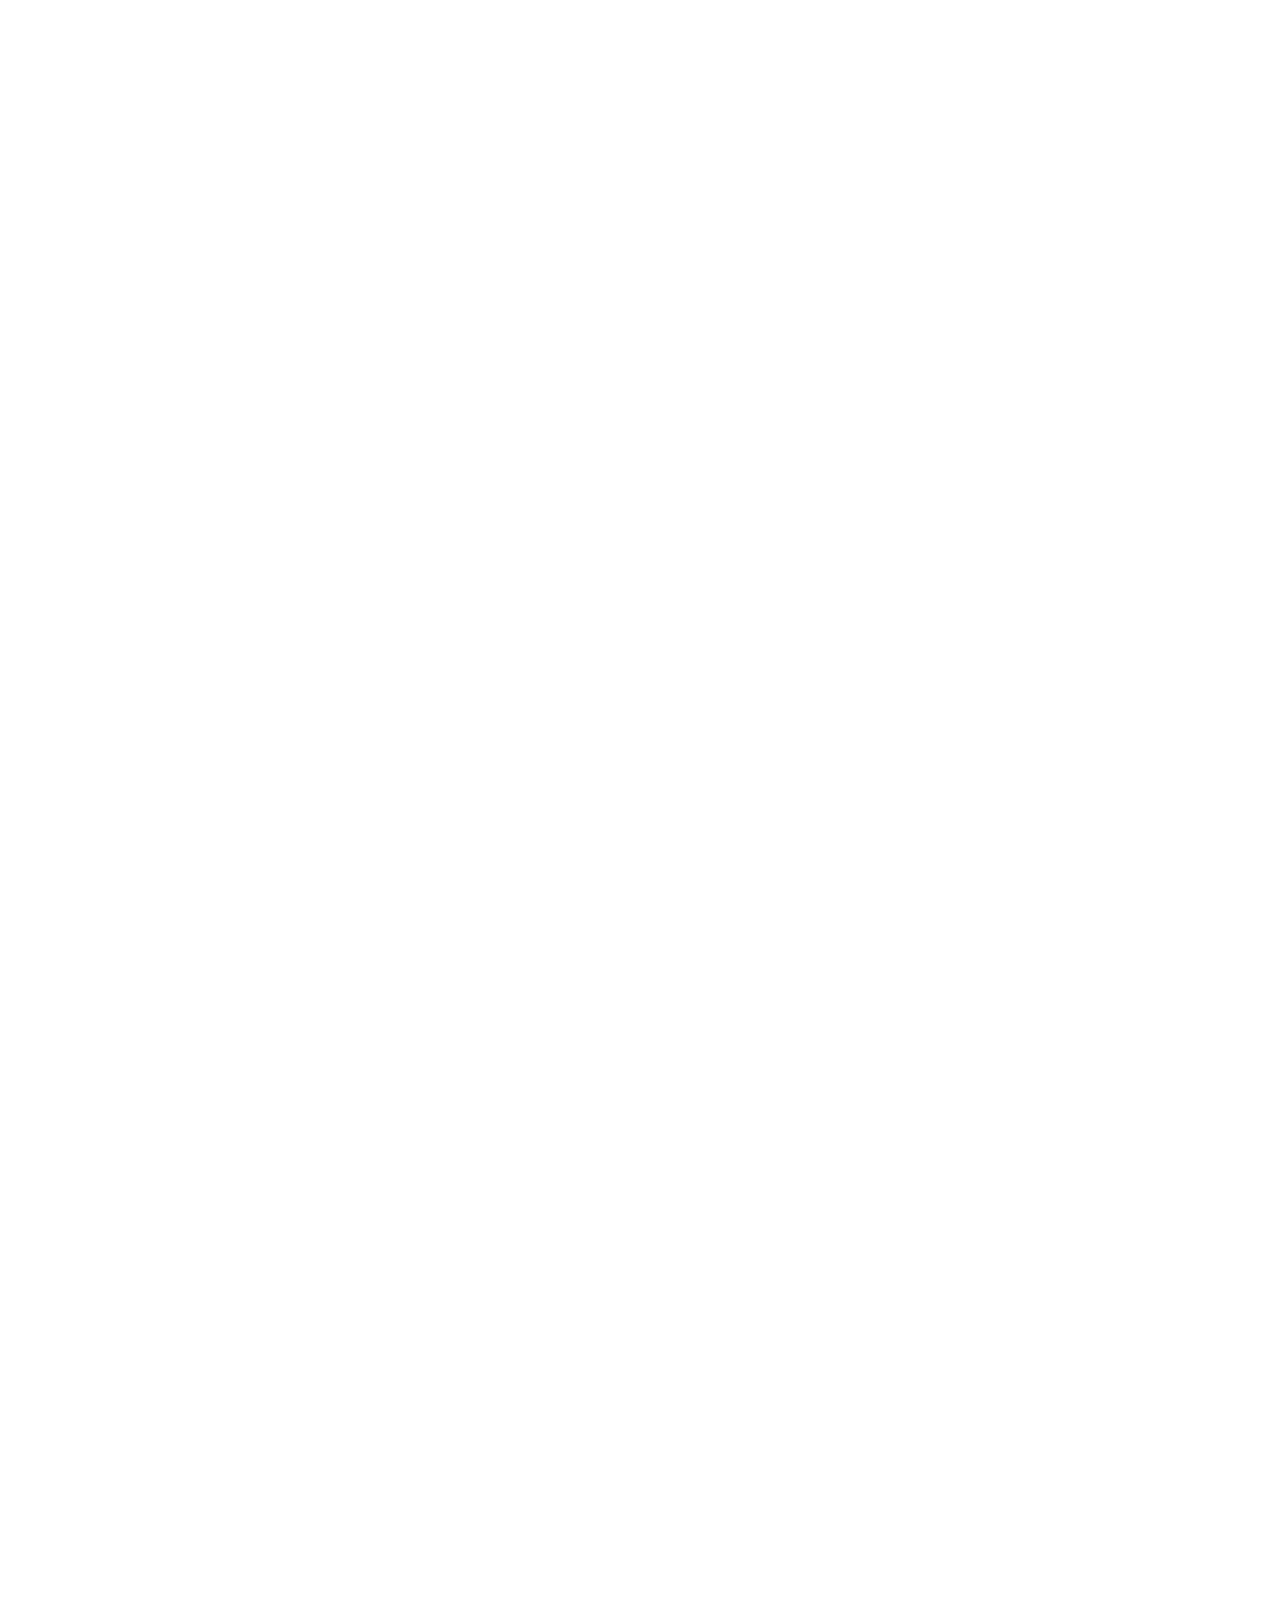
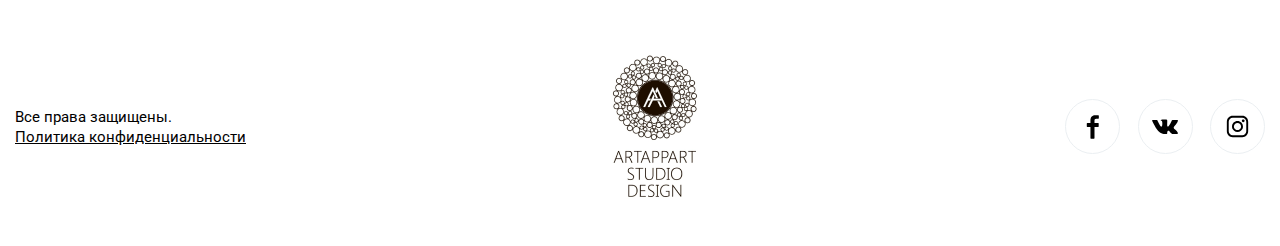
==== commit 5f9004ce: "Новые правки" ====
--- a/index.html
+++ b/index.html
@@ -110,7 +110,7 @@
                 <div class="col-md-5 col-sm-6 col-xs-12">
                     <div class="pr_wrp">
                         <p>1. Исследование</p>
-                        <span>Узнаем о вашем образе жизни, жильцах, ваших предпочтениях и желаниях, чтобы отразить все в будущем интерьере </span>
+                        <span>Узнаем предпочтения и желания жильцов, чтобы отразить это в будущем интерьере</span>
                     </div>
                 </div>
                 <div class="col-md-7 col-sm-6 col-xs-12">
@@ -220,57 +220,6 @@
             </div>
         </div>
     </section>
-    <section class="proj_section3 wow fadeIn" data-wow-delay='0.2s'>
-      <h6>.</h6>
-       <div class="anchor_page">Премиум</div>
-        <div class="container">
-            <div class="row">
-                <div class="col-md-7 col-sm-7 col-xs-12">
-                    <p class="pt1">Дизайн проект “Премиум”</p>
-                    <p class="pt2">Для комплексного ремонта</p>
-                    <div><p class="pt3">Состав проекта</p></div>
-                    <ul class="pt_list">
-                        <li>Планировочные решения</li>
-<li>Разработка концепции интерьера (составление коллажей с материалами внутренней отделки)</li>
-<li>Разработка строительной/технической документации</li>
-<li>Разработка ведомостей по всем материалам, мебели, оборудованию</li>
-<li>Комплектация объекта</li>
-                        <li class="more">3D визуализация фотореалистичного качества всех <br>помещений </li>
-                        <li class="more">Авторский надзор</li>
-                    </ul>
-                    <p class="pt4">2900 руб./м</p>
-                    <div class="proj_buts">
-                        <button class="normb" data-target='#m1' data-toggle='modal'>Заказать проект</button>
-                        <a href="pdf/proj3.pdf" target="_blank" class="ex_look">Посмотреть пример проекта</a>
-                    </div>
-                </div>
-            </div>
-        </div>
-    </section>
-    <section class="proj_section4 wow fadeIn" data-wow-delay='0.2s'>
-        <h6>.</h6>
-        <div class="anchor_page">Дистанционный</div>
-        <div class="container">
-            <div class="row">
-                <div class="col-md-8 col-sm-7 col-xs-12">
-                    <p class="pt1">Дизайн проект “Дистанционный”</p>
-                    <p class="pt2">Когда нет возможности контролировать ход строительных работ, мы сделаем это за вас!</p>
-                    <div><p class="pt3">Состав проекта</p></div>
-                    <ul class="pt_list">
-                        <li>Планировочные решения</li>
-                        <li>Разработка концепции интерьера (составление<br> 3D коллажей с материалами внутренней отделки)</li>
-                        <li>Разработка строительной/технической документации</li>
-                        <li>Авторский надзор</li>
-                    </ul>
-                    <p class="pt4">2500 руб./м</p>
-                    <div class="proj_buts">
-                        <button class="normb" data-target='#m1' data-toggle='modal'>Заказать проект</button>
-                        <a href="pdf/proj4.pdf" target="_blank" class="ex_look">Посмотреть пример проекта</a>
-                    </div>
-                </div>
-            </div>
-        </div>
-    </section>
     
     <section class="form_main_section wow fadeIn" data-wow-delay='0.2s' id="d4">
         <h6>.</h6>
@@ -278,7 +227,7 @@
         <div class="container">
             <div class="row">
                 <div class="col-md-12">
-                    <p class="ft1">Сомневаетесь в выборе проекта?<br/>Пригласите дизайнера на объект<br/>Он предложит технические варианты реализации желаемого интерьера</p>
+                    <p class="ft1">Сомневаетесь в выборе проекта? <br/>Пригласите дизайнера на объект. <br/>Он предложит технические варианты реализации желаемого интерьера. Выезд дизайнера бесплатный.</p>
                     <div class="form_main_wrp">
                         <form class="reachg3">
                             <div class="row">
@@ -308,31 +257,31 @@
                     <div class="fw_item">
                         <div class="cases_slider owl-carousel">
                             <div class="item" id='nemo'>
-                                <a data-fancybox='capitan-nemo' href="img/galery/capitan-nemo/1.jpg" class="gal_img"><i>Квартира в ЖК Капитан немо</i><span><span style="background-image: url(./img/galery/capitan-nemo/9.jpg)"></span></span></a>
+                                <a data-fancybox='capitan-nemo' href="img/galery/capitan-nemo/1.jpg" class="gal_img"><i>Квартира в ЖК Капитан немо</i><span><span style="background-image: url(./img/galery/capitan-nemo/1.jpg)"></span></span></a>
                             </div>
                             <div class="item" id='lenynsky'>
-                                <a data-fancybox="lenynsky" href="img/galery/lenynsky/1.jpg" class="gal_img"><i>Квартира в ЖК Ленинский парк</i><span><span style="background-image: url(./img/galery/lenynsky/5.jpg)"></span></span></a>         
+                                <a data-fancybox="lenynsky" href="img/galery/lenynsky/1.jpg" class="gal_img"><i>Квартира в ЖК Ленинский парк</i><span><span style="background-image: url(./img/galery/lenynsky/1.jpg)"></span></span></a>         
                             </div>
                             <div class="item" id='moscow'>
-                                <a data-fancybox="moscow" href="img/galery/moscow/1.jpg" class="gal_img"><i>Квартира в ЖК Москва</i><span><span style="background-image: url(./img/galery/moscow/3.jpg)"></span></span></a>
+                                <a data-fancybox="moscow" href="img/galery/moscow/1.jpg" class="gal_img"><i>Квартира в ЖК Москва</i><span><span style="background-image: url(./img/galery/moscow/1.jpg)"></span></span></a>
                             </div>
                             <div class="item" id='premier-palas'>
                                 <a data-fancybox="premier-palas" href="img/galery/premier-palas/1.jpg" class="gal_img"><i>Квартира в ЖК Премьер Палас</i><span><span style="background-image: url(./img/galery/premier-palas/1.jpg)"></span></span></a>
                             </div>
                             <div class="item" id='kudrovo'>
-                                <a data-fancybox='kudrovo' href="img/galery/kudrovo/1.jpg" class="gal_img"><i>Квартира в Кудрово</i><span><span style="background-image: url(./img/galery/kudrovo/2.jpg)"></span></span></a>
+                                <a data-fancybox='kudrovo' href="img/galery/kudrovo/1.jpg" class="gal_img"><i>Квартира в Кудрово</i><span><span style="background-image: url(./img/galery/kudrovo/1.jpg)"></span></span></a>
                             </div>
                             <div class="item" id='ohta'>
-                                <a data-fancybox="ohta" href="img/galery/ohta/1.jpg" class="gal_img"><i>Квартира на Охте</i><span><span style="background-image: url(./img/galery/ohta/20.jpg)"></span></span></a>
+                                <a data-fancybox="ohta" href="img/galery/ohta/1.jpg" class="gal_img"><i>Квартира на Охте</i><span><span style="background-image: url(./img/galery/ohta/1.jpg)"></span></span></a>
                             </div>
                             <div class="item" id='parnas'>
-                                <a data-fancybox='parnas' href="img/galery/parnas/1.jpg" class="gal_img"><i>Квартира на Парнасе</i><span><span style="background-image: url(./img/galery/parnas/11.jpg)"></span></span></a>
+                                <a data-fancybox='parnas' href="img/galery/parnas/1.jpg" class="gal_img"><i>Квартира на Парнасе</i><span><span style="background-image: url(./img/galery/parnas/1.jpg)"></span></span></a>
                             </div>
                             <div class="item" id='uralskaya'>
                                 <a data-fancybox="uralskaya" href="img/galery/uralskaya/1.jpg" class="gal_img"><i>Квартира на ул. Уральская</i><span><span style="background-image: url(./img/galery/uralskaya/1.jpg)"></span></span></a>
                             </div>
                             <div class="item" id='small'>
-                                <a data-fancybox='small' href="img/galery/small/1.jpg" class="gal_img"><i>Небольшая квартира в центре Петербурга</i><span><span style="background-image: url(./img/galery/small/6.jpg)"></span></span></a>
+                                <a data-fancybox='small' href="img/galery/small/1.jpg" class="gal_img"><i>Небольшая квартира в центре Петербурга</i><span><span style="background-image: url(./img/galery/small/1.jpg)"></span></span></a>
                             </div>
                             <div class="item" id='warm'>
                                 <a data-fancybox='warm' href="img/galery/warm/1.jpg" class="gal_img"><i>Однокомнатная квартира в теплых тонах</i><span><span style="background-image: url(./img/galery/warm/1.jpg)"></span></span></a>
--- a/css/main.css
+++ b/css/main.css
@@ -1,1835 +1,1848 @@
-@import url('https://fonts.googleapis.com/css?family=Roboto:300,400,500,700,900&display=swap&subset=cyrillic');
+@import url("https://fonts.googleapis.com/css?family=Roboto:300,400,500,700,900&display=swap&subset=cyrillic");
 @font-face {
-    font-family: 'Raleway';
-    src: url('../fonts/Raleway-Light.eot');
-    src: url('../fonts/Raleway-Light.eot?#iefix') format('embedded-opentype'),
-        url('../fonts/Raleway-Light.woff') format('woff'),
-        url('../fonts/Raleway-Light.ttf') format('truetype');
-    font-weight: 300;
-    font-style: normal;
+  font-family: "Raleway";
+  src: url("../fonts/Raleway-Light.eot");
+  src: url("../fonts/Raleway-Light.eot?#iefix") format("embedded-opentype"),
+    url("../fonts/Raleway-Light.woff") format("woff"),
+    url("../fonts/Raleway-Light.ttf") format("truetype");
+  font-weight: 300;
+  font-style: normal;
 }
 
 @font-face {
-    font-family: 'Raleway';
-    src: url('../fonts/Raleway-Bold.eot');
-    src: url('../fonts/Raleway-Bold.eot?#iefix') format('embedded-opentype'),
-        url('../fonts/Raleway-Bold.woff') format('woff'),
-        url('../fonts/Raleway-Bold.ttf') format('truetype');
-    font-weight: bold;
-    font-style: normal;
+  font-family: "Raleway";
+  src: url("../fonts/Raleway-Bold.eot");
+  src: url("../fonts/Raleway-Bold.eot?#iefix") format("embedded-opentype"),
+    url("../fonts/Raleway-Bold.woff") format("woff"),
+    url("../fonts/Raleway-Bold.ttf") format("truetype");
+  font-weight: bold;
+  font-style: normal;
 }
 
 @font-face {
-    font-family: 'Raleway';
-    src: url('../fonts/Raleway-Medium.eot');
-    src: url('../fonts/Raleway-Medium.eot?#iefix') format('embedded-opentype'),
-        url('../fonts/Raleway-Medium.woff') format('woff'),
-        url('../fonts/Raleway-Medium.ttf') format('truetype');
-    font-weight: 500;
-    font-style: normal;
+  font-family: "Raleway";
+  src: url("../fonts/Raleway-Medium.eot");
+  src: url("../fonts/Raleway-Medium.eot?#iefix") format("embedded-opentype"),
+    url("../fonts/Raleway-Medium.woff") format("woff"),
+    url("../fonts/Raleway-Medium.ttf") format("truetype");
+  font-weight: 500;
+  font-style: normal;
 }
 
 @font-face {
-    font-family: 'Raleway';
-    src: url('../fonts/Raleway-Black.eot');
-    src: url('../fonts/Raleway-Black.eot?#iefix') format('embedded-opentype'),
-        url('../fonts/Raleway-Black.woff') format('woff'),
-        url('../fonts/Raleway-Black.ttf') format('truetype');
-    font-weight: 900;
-    font-style: normal;
+  font-family: "Raleway";
+  src: url("../fonts/Raleway-Black.eot");
+  src: url("../fonts/Raleway-Black.eot?#iefix") format("embedded-opentype"),
+    url("../fonts/Raleway-Black.woff") format("woff"),
+    url("../fonts/Raleway-Black.ttf") format("truetype");
+  font-weight: 900;
+  font-style: normal;
 }
 
 @font-face {
-    font-family: 'Raleway';
-    src: url('../fonts/Raleway-Regular.eot');
-    src: url('../fonts/Raleway-Regular.eot?#iefix') format('embedded-opentype'),
-        url('../fonts/Raleway-Regular.woff') format('woff'),
-        url('../fonts/Raleway-Regular.ttf') format('truetype');
-    font-weight: normal;
-    font-style: normal;
-}
-
+  font-family: "Raleway";
+  src: url("../fonts/Raleway-Regular.eot");
+  src: url("../fonts/Raleway-Regular.eot?#iefix") format("embedded-opentype"),
+    url("../fonts/Raleway-Regular.woff") format("woff"),
+    url("../fonts/Raleway-Regular.ttf") format("truetype");
+  font-weight: normal;
+  font-style: normal;
+}
 
 body {
-    max-width: 1920px;
-    margin-left: auto;
-    margin-right: auto;
-    width: 100%;
-    position: relative;
-    font-family: 'Roboto', sans-serif;
-    padding-top: 123px;
-}
-h1,h2,.subh2,.subh1 {
-    font-family: 'Raleway';
+  max-width: 1920px;
+  margin-left: auto;
+  margin-right: auto;
+  width: 100%;
+  position: relative;
+  font-family: "Roboto", sans-serif;
+  padding-top: 123px;
+}
+h1,
+h2,
+.subh2,
+.subh1 {
+  font-family: "Raleway";
 }
 * {
-    outline: none!Important;
+  outline: none !important;
 }
 
 button {
-    transition: 0.3s;
+  transition: 0.3s;
 }
 
 label.error {
-    display: none!important;
+  display: none !important;
 }
 
 .error {
-    border-color: red!important;
+  border-color: red !important;
 }
 
 .valid {
-    border-color: green!important;
+  border-color: green !important;
 }
 
 .nomob {
-    display: block;
+  display: block;
 }
 
 .onlymob {
-    display: none;
+  display: none;
 }
 
 .nopadl {
-    padding-left: 0;
+  padding-left: 0;
 }
 
 .nopadr {
-    padding-right: 0;
+  padding-right: 0;
 }
 
 .right {
-    text-align: right;
+  text-align: right;
 }
 
 .left {
-    text-align: left;
+  text-align: left;
 }
 body {
-    padding-right: 0 !important;
+  padding-right: 0 !important;
 }
 body.modal-open {
-    padding-right: 17px !important;
+  padding-right: 17px !important;
 }
 .flex {
-    display: -ms-flexbox;
-    display: flex;
-    -ms-flex-wrap: wrap;
-    flex-wrap: wrap;
-}
-.row.flex::before, .row.flex::after {
-    display: none
+  display: -ms-flexbox;
+  display: flex;
+  -ms-flex-wrap: wrap;
+  flex-wrap: wrap;
+}
+.row.flex::before,
+.row.flex::after {
+  display: none;
 }
 .flex.center {
-    align-items: center;
+  align-items: center;
 }
 .container {
-    max-width: 1110px;
-    width: 100%;
+  max-width: 1110px;
+  width: 100%;
 }
 ul {
-    padding: 0;
-    margin: 0;
-    list-style-type: none
+  padding: 0;
+  margin: 0;
+  list-style-type: none;
 }
 header {
-    position: fixed;
-    z-index: 10000;
-    width: 100%;
-    background: #fff;
-    top: 0;
-    max-width: 1920px;
-}
-header ul{
-    height: 125px;
-    display: flex;
-    align-items: center;
+  position: fixed;
+  z-index: 10000;
+  width: 100%;
+  background: #fff;
+  top: 0;
+  max-width: 1920px;
+}
+header ul {
+  height: 125px;
+  display: flex;
+  align-items: center;
 }
 header ul li {
-    display: inline-block;
-    vertical-align: middle;
-    margin-right: 40px;
+  display: inline-block;
+  vertical-align: middle;
+  margin-right: 40px;
 }
 header ul li:last-child {
-    margin-right: 0;
+  margin-right: 0;
 }
 header ul li a {
-    font-weight: normal;
-font-size: 16px;
-line-height: 19px;
-/* identical to box height */
-
-color: #151515;
-position: relative;
+  font-weight: normal;
+  font-size: 16px;
+  line-height: 19px;
+  /* identical to box height */
+
+  color: #151515;
+  position: relative;
 }
 header ul li a::after {
-    content: '';
-    display: block;
-    position: absolute;
-    left: 0;
-    width: 100%;
-    height: 2px;
-    background: #78BBD5;
-    bottom: -9px;
-    transition: 0.3s;
-    opacity: 0;
-}
-header ul li a:hover::after, header ul li.active a::after {
-    opacity: 1
+  content: "";
+  display: block;
+  position: absolute;
+  left: 0;
+  width: 100%;
+  height: 2px;
+  background: #78bbd5;
+  bottom: -9px;
+  transition: 0.3s;
+  opacity: 0;
+}
+header ul li a:hover::after,
+header ul li.active a::after {
+  opacity: 1;
 }
 .logo_wrp {
-	position: absolute;
-    top: 50px;
-    left: 65px;
-    z-index: 100;
-    text-align: right;
+  position: absolute;
+  top: 50px;
+  left: 65px;
+  z-index: 100;
+  text-align: right;
 }
 .toptel_wrp {
-    position: absolute;
-    top: 42px;
-    right: 50px;
+  position: absolute;
+  top: 42px;
+  right: 50px;
 }
 .toptel {
-    font-weight: bold;
-    font-size: 20px;
-    line-height: 1;
-    text-align: right;
-    margin-bottom: 4px;
-
-/* Font_big */
-    color: #151515;
-    display: block;
-    position: relative;
+  font-weight: bold;
+  font-size: 20px;
+  line-height: 1;
+  text-align: right;
+  margin-bottom: 4px;
+
+  /* Font_big */
+  color: #151515;
+  display: block;
+  position: relative;
 }
 .toptel img {
-    
-position: absolute;
-    
-left: -49px;
-    
-top: 0;
+  position: absolute;
+
+  left: -49px;
+
+  top: 0;
 }
 .messengers {
-    margin-bottom: 0;
-    font-size: 12px;
-    line-height: 14px;
-    align-items: center;
-    text-align: right;
-    color: #787878;
+  margin-bottom: 0;
+  font-size: 12px;
+  line-height: 14px;
+  align-items: center;
+  text-align: right;
+  color: #787878;
 }
 .messengers a {
-    color: #787878;
-    padding: 0 4px;
-}
-.messengers a:hover{
-    text-decoration: underline;
-}
-.one .fw_item{
-    transition: 0.3s;
+  color: #787878;
+  padding: 0 4px;
+}
+.messengers a:hover {
+  text-decoration: underline;
+}
+.one .fw_item {
+  transition: 0.3s;
 }
 .one .fw_item::before {
-    content: '';
-    display: block;
-    position: absolute;
-    height: 100%;
-    right: 0;
-    transition: 0.3s;
-    width: calc(100% - 95px);
-    background-position: center;
-    background-size: cover;
-    background-image: url(../img/bg1.jpg);
-    top: 0;
-    z-index: 0;
-    box-shadow: 19.4792px 34.0885px 80px rgba(0, 0, 0, 0.15);
+  content: "";
+  display: block;
+  position: absolute;
+  height: 100%;
+  right: 0;
+  transition: 0.3s;
+  width: calc(100% - 95px);
+  background-position: center;
+  background-size: cover;
+  background-image: url(../img/bg1.jpg);
+  top: 0;
+  z-index: 0;
+  box-shadow: 19.4792px 34.0885px 80px rgba(0, 0, 0, 0.15);
 }
 .one .container {
-	position: relative;
-    z-index: 100
+  position: relative;
+  z-index: 100;
 }
 .one .fw_item {
-	display: flex;
-	align-items: center;
-	background-repeat: no-repeat;
-	min-height: 691px;
-	position: relative;
-	width: 100%;
-}
-.one .fw_item div, .one .fw_item p, .one .fw_item button {
-    position: relative;
-    z-index: 100;
+  display: flex;
+  align-items: center;
+  background-repeat: no-repeat;
+  min-height: 691px;
+  position: relative;
+  width: 100%;
+}
+.one .fw_item div,
+.one .fw_item p,
+.one .fw_item button {
+  position: relative;
+  z-index: 100;
 }
 h1 {
-   margin: 0;
-   font-weight: bold;
-   font-size: 54.5391px;
-   line-height: 63px;
-/* or 116% */
-
-/* Font_big */
-   color: #151515;
-   background: #fff;
-   display: inline;
-   white-space: pre;
-   padding: 0px 14px;
-   padding-left: 0;
-   line-height: 74px;
-   padding-bottom: 3px;
+  margin: 0;
+  font-weight: bold;
+  font-size: 54.5391px;
+  line-height: 63px;
+  /* or 116% */
+
+  /* Font_big */
+  color: #151515;
+  background: #fff;
+  display: inline;
+  white-space: pre;
+  padding: 0px 14px;
+  padding-left: 0;
+  line-height: 74px;
+  padding-bottom: 3px;
 }
 .subh1 {
-	margin-bottom: 40px;
-    display: inline-block;
-    font-weight: 500;
-font-size: 22px;
-line-height: 27px;
-padding: 5px 20px;
-    margin-top: 35px;
-    background: #383F46;
-
-color: #FFFFFF;
-
+  margin-bottom: 40px;
+  display: inline-block;
+  font-weight: 500;
+  font-size: 22px;
+  line-height: 27px;
+  padding: 5px 20px;
+  margin-top: 35px;
+  background: #383f46;
+
+  color: #ffffff;
 }
 .subh1 span {
-    font-weight: bold;
+  font-weight: bold;
 }
 button {
-    background: none;
-    border: none;
-    padding: 0;
+  background: none;
+  border: none;
+  padding: 0;
 }
 .get_proj {
-	display: block;
-    width: 280px;
-    height: 75px;
-    background: #78BBD5;
-box-shadow: 0px 10px 15px rgba(0, 0, 0, 0.13);
-border-radius: 1px;    
-    font-weight: bold;
-font-size: 16px;
-line-height: 15px;
-text-align: center;
-    transition: 0.3s;
-    display: flex;
-    align-items: center;
-    justify-content: center;
-letter-spacing: 0.1em;
-text-transform: uppercase;
-
-color: #FFFFFF;
+  display: block;
+  width: 280px;
+  height: 75px;
+  background: #78bbd5;
+  box-shadow: 0px 10px 15px rgba(0, 0, 0, 0.13);
+  border-radius: 1px;
+  font-weight: bold;
+  font-size: 16px;
+  line-height: 15px;
+  text-align: center;
+  transition: 0.3s;
+  display: flex;
+  align-items: center;
+  justify-content: center;
+  letter-spacing: 0.1em;
+  text-transform: uppercase;
+
+  color: #ffffff;
 }
 .get_proj:hover {
-    box-shadow: none
+  box-shadow: none;
 }
 .two {
-    margin: 0;
-    padding-top: 112px;
-    padding-bottom: 120px;
-    background-repeat: no-repeat;
-    background-image: url(../img/sec2.svg);
-    background-position: calc(50% + 560px) 0%;
+  margin: 0;
+  padding-top: 112px;
+  padding-bottom: 120px;
 }
 h2 {
-    margin-bottom: 15px;
-    font-weight: bold;
-font-size: 44px;
-line-height: 55px;
-/* or 125% */
-
-/* Font_big */
-color: #151515;
+  margin-bottom: 15px;
+  font-weight: bold;
+  font-size: 44px;
+  line-height: 55px;
+  /* or 125% */
+
+  /* Font_big */
+  color: #151515;
 }
 .subh2 {
-   margin-bottom: 55px;
-    font-weight: 500;
-font-size: 22px;
-line-height: 27px;
-/* or 123% */
-display: flex;
-align-items: center;
-
-color: #151515;
-
+  margin-bottom: 55px;
+  font-weight: 500;
+  font-size: 22px;
+  line-height: 27px;
+  /* or 123% */
+  display: flex;
+  align-items: center;
+
+  color: #151515;
 }
 .pr_flex {
-	margin-bottom: -40px;
+  margin-bottom: -40px;
 }
 .pr_flex > div {
-    margin-bottom: 42px;
+  margin-bottom: 42px;
 }
 .pr_wrp {
-    
 }
 .pr_wrp p {
-    margin-bottom: 30px;
-    font-weight: bold;
-    font-size: 24px;
-    line-height: 55px;
-/* or 229% */
-
-/* Font_big */
-    color: #151515;
-    font-family: 'Raleway';
-    position: relative;
+  margin-bottom: 30px;
+  font-weight: bold;
+  font-size: 24px;
+  line-height: 55px;
+  /* or 229% */
+
+  /* Font_big */
+  color: #151515;
+  font-family: "Raleway";
+  position: relative;
 }
 .pr_wrp p::after {
-    width: 50px;
-    height: 2px;
-    background: #78BBD5;
-    position: absolute;
-    content: '';
-    display: block;
-    transition: 0.3s;
-    left: 0;
-    bottom: -9px;
+  width: 50px;
+  height: 2px;
+  background: #78bbd5;
+  position: absolute;
+  content: "";
+  display: block;
+  transition: 0.3s;
+  left: 0;
+  bottom: -9px;
 }
 .pr_wrp:hover p::after {
-    width: 59px;
+  width: 59px;
 }
 .pr_wrp span {
-    max-width: 370px;
-    display: block;
-    font-weight: normal;
-font-size: 16px;
-line-height: 22px;
-/* or 137% */
-
-color: #151515;
+  max-width: 370px;
+  display: block;
+  font-weight: normal;
+  font-size: 16px;
+  line-height: 22px;
+  /* or 137% */
+
+  color: #151515;
 }
 .we_know {
-    margin-bottom: 0;
-    font-weight: bold;
-    font-size: 18px;
-    line-height: 30px;
-/* or 167% */
-    color: #000000;
-    font-family: 'Raleway';
-    padding-left: 110px;
-    margin-top: 140px;
-    position: relative;
+  margin-bottom: 0;
+  font-weight: bold;
+  font-size: 18px;
+  line-height: 30px;
+  /* or 167% */
+  color: #000000;
+  font-family: "Raleway";
+  padding-left: 110px;
+  margin-top: 140px;
+  position: relative;
 }
 .we_know::before {
-    content: '';
-    display: block;
-    position: absolute;
-    background-image: url(../img/we_knoiw.png);
-    width: 240px;
-    height: 254px;
-    left: 0;
-    top: calc(50% - 121px);
-    z-index: -1;
+  content: "";
+  display: block;
+  position: absolute;
+  background-image: url(../img/we_knoiw.png);
+  width: 240px;
+  height: 254px;
+  left: 0;
+  top: calc(50% - 121px);
+  z-index: -1;
 }
 .three {
-/*    background-attachment: fixed;*/
-    background-position: center;
-    background-size: cover;
-    padding-top: 95px;
-    padding-bottom: 110px;
-    position: relative;
-    background-image: url(../img/bg2.jpg);
-    overflow: hidden;
+  /*    background-attachment: fixed;*/
+  background-position: center;
+  background-size: cover;
+  padding-top: 95px;
+  padding-bottom: 110px;
+  position: relative;
+  background-image: url(../img/bg2.jpg);
+  overflow: hidden;
 }
 h2.wt {
-color: #fff;}
+  color: #fff;
+}
 .subh2.wt {
-    color: #fff;
+  color: #fff;
 }
 .three::before {
-    content: '';
-    display: block;
-    position: absolute;
-    z-index: 10;
-    height: 110px;
-    background-color: #fff;
-    right: 0;
-    bottom: 0;
-    max-width: 650px;
-    width: 100%;
+  content: "";
+  display: block;
+  position: absolute;
+  z-index: 10;
+  height: 110px;
+  background-color: #fff;
+  right: 0;
+  bottom: 0;
+  max-width: 650px;
+  width: 100%;
 }
 .three::after {
-    content: '';
-    display: block;
-    position: absolute;
-    background-image: url(../img/letter1.png);
-    width: 296px;
-    height: 331px;
-    animation: float 5s ease-in-out infinite;
-    bottom: -31px;
-    right: calc(50% - 461px);
-    z-index: 100;
+  content: "";
+  display: block;
+  position: absolute;
+  background-image: url(../img/letter1.png);
+  width: 296px;
+  height: 331px;
+  animation: float 5s ease-in-out infinite;
+  bottom: -31px;
+  right: calc(50% - 461px);
+  z-index: 100;
 }
 .flat_type_wrp {
-    margin-bottom: 45px;
-    
+  margin-bottom: 45px;
 }
 .flat_type_wrp:last-child {
-    margin-bottom: 0;
+  margin-bottom: 0;
 }
 .flat_type_wrp div {
-    display: inline-flex;
-    align-items: center;
-    justify-content: center;    
-    width: 120px;
-    vertical-align: middle;
-    height: 120px;
-    background-color: #fff;
-    transition: 0.3s;
+  display: inline-flex;
+  align-items: center;
+  justify-content: center;
+  width: 120px;
+  vertical-align: middle;
+  height: 120px;
+  background-color: #fff;
+  transition: 0.3s;
 }
 .flat_type_wrp img {
-    transition: 0.3s;
+  transition: 0.3s;
 }
 .flat_type_wrp:hover div {
-    background-color: rgba(21, 21, 21, 1)
+  background-color: rgba(21, 21, 21, 1);
 }
 .flat_type_wrp:hover img {
-    filter: invert(1)
+  filter: invert(1);
 }
 .flat_type_wrp p {
-    display: inline-block;
-    vertical-align: middle;
-    margin-bottom: 0;
-    width: calc(100% - 125px);
-    padding-left: 45px;
-    font-weight: 500;
-font-size: 18px;
-    vertical-align: middle;
-line-height: 25px;
-/* or 156% */
-
-color: #FFFFFF;
-
+  display: inline-block;
+  vertical-align: middle;
+  margin-bottom: 0;
+  width: calc(100% - 125px);
+  padding-left: 45px;
+  font-weight: 500;
+  font-size: 18px;
+  vertical-align: middle;
+  line-height: 25px;
+  /* or 156% */
+
+  color: #ffffff;
 }
 .flat_type_wrp span {
-    background: rgba(21, 21, 21, 0.8);
-    padding: 0 6px;
+  background: rgba(21, 21, 21, 0.8);
+  padding: 0 6px;
 }
 .more_about {
-    margin-bottom: 0;
-    font-weight: bold;
-font-size: 24px;
-    cursor: pointer;
-    transition: 0.3s;
-line-height: 30px;
-/* or 125% */
-
-color: #FFFFFF;
-
-    font-family: 'Raleway';
-    border-bottom: 2px solid #fff;
-    display: inline-block;
-    padding-bottom: 6px;
-    margin-top: 60px;
+  margin-bottom: 0;
+  font-weight: bold;
+  font-size: 24px;
+  cursor: pointer;
+  transition: 0.3s;
+  line-height: 30px;
+  /* or 125% */
+
+  color: #ffffff;
+
+  font-family: "Raleway";
+  border-bottom: 2px solid #fff;
+  display: inline-block;
+  padding-bottom: 6px;
+  margin-top: 60px;
 }
 .more_about:hover {
-    color: rgba(21, 21, 21, 1);
-    border-color: rgba(21, 21, 21, 1)
+  color: rgba(21, 21, 21, 1);
+  border-color: rgba(21, 21, 21, 1);
 }
 @keyframes float {
-	0% {
-		transform: translatey(0px);
-	}
-	50% {
-		transform: translatey(-20px);
-	}
-	100% {
-		transform: translatey(0px);
-	}
+  0% {
+    transform: translatey(0px);
+  }
+  50% {
+    transform: translatey(-20px);
+  }
+  100% {
+    transform: translatey(0px);
+  }
 }
 .proj_section1 {
-    padding-top: 140px;
-    padding-bottom: 125px;
-    background-repeat: no-repeat;
-    background-position: center;
-    background-image: url(../img/proj1.jpg)
+  padding-top: 140px;
+  padding-bottom: 125px;
+  background-repeat: no-repeat;
+  background-position: center;
+  background-image: url(../img/proj1.jpg);
 }
 .pt1 {
-    font-family: 'Raleway';
-    margin-bottom: 12px;
-    font-style: normal;
-    font-weight: bold;
-    font-size: 38px;
-    line-height: 44px;
-/* identical to box height, or 137% */
-
-/* Font_big */
-    color: #151515;
+  font-family: "Raleway";
+  margin-bottom: 12px;
+  font-style: normal;
+  font-weight: bold;
+  font-size: 38px;
+  line-height: 44px;
+  /* identical to box height, or 137% */
+
+  /* Font_big */
+  color: #151515;
 }
 .pt2 {
-    font-family: 'Raleway';
-    margin-bottom: 30px;
-    font-weight: 500;
-font-size: 20px;
-line-height: 27px;
-/* or 135% */
-
-color: #151515;
-
+  font-family: "Raleway";
+  margin-bottom: 30px;
+  font-weight: 500;
+  font-size: 20px;
+  line-height: 27px;
+  /* or 135% */
+
+  color: #151515;
 }
 .pt3 {
-    display: inline-block;
-    vertical-align: middle;
-    margin: 0;
-    padding: 8px 14px;
-    font-weight: bold;
-    font-size: 13px;
-    line-height: 1;
-    letter-spacing: 0.1em;
-    text-transform: uppercase;
-    color: #FFFFFF;
-    background: #444B53;
+  display: inline-block;
+  vertical-align: middle;
+  margin: 0;
+  padding: 8px 14px;
+  font-weight: bold;
+  font-size: 13px;
+  line-height: 1;
+  letter-spacing: 0.1em;
+  text-transform: uppercase;
+  color: #ffffff;
+  background: #444b53;
 }
 .pt_list {
-	margin-top: 25px;
+  margin-top: 25px;
 }
 .pt_list li {
-    position: relative;
-    font-weight: normal;
-    font-size: 16px;
-    line-height: 22px;
-/* or 137% */
-    color: #151515;
-    padding-left: 38px;
-    margin-bottom: 22px;
+  position: relative;
+  font-weight: normal;
+  font-size: 16px;
+  line-height: 22px;
+  /* or 137% */
+  color: #151515;
+  padding-left: 38px;
+  margin-bottom: 22px;
 }
 .pt_list li:last-child {
-    margin-bottom: 0;
+  margin-bottom: 0;
 }
 .pt_list li::before {
-    content: '';
-    display: block;
-    position: absolute;
-    width: 20px;
-    height: 2px;
-    background: #78BBD5;
-    left: 0;
-    top: 9px;
+  content: "";
+  display: block;
+  position: absolute;
+  width: 20px;
+  height: 2px;
+  background: #78bbd5;
+  left: 0;
+  top: 9px;
 }
 .pt4 {
-	font-family: 'Raleway';
-	margin: 35px 0;
-	font-weight: bold;
-	font-size: 30px;
-	line-height: 55px;
-/* or 183% */
-
-/* Font_big */
-	color: #151515;
-	margin-top: 27px;
+  font-family: "Raleway";
+  margin: 35px 0;
+  font-weight: bold;
+  font-size: 30px;
+  line-height: 55px;
+  /* or 183% */
+
+  /* Font_big */
+  color: #151515;
+  margin-top: 27px;
 }
 .proj_buts {
-    display: flex;
-    max-width: 520px;
-    margin: 0 -6px;
+  display: flex;
+  max-width: 520px;
+  margin: 0 -6px;
 }
 .normb {
-	height: 65px;
-	background: #78BBD5;
-	box-shadow: 0px 10px 15px rgba(0, 0, 0, 0.13);
-	border-radius: 1px;
-	font-weight: bold;
-	font-size: 16px;
-	line-height: 16px;
-/* identical to box height */
-	text-align: center;
-	letter-spacing: 0.1em;
-	text-transform: uppercase;
-	color: #FFFFFF;
-	width: 100%;
+  height: 65px;
+  background: #78bbd5;
+  box-shadow: 0px 10px 15px rgba(0, 0, 0, 0.13);
+  border-radius: 1px;
+  font-weight: bold;
+  font-size: 16px;
+  line-height: 16px;
+  /* identical to box height */
+  text-align: center;
+  letter-spacing: 0.1em;
+  text-transform: uppercase;
+  color: #ffffff;
+  width: 100%;
 }
 .normb:hover {
-	box-shadow: none
+  box-shadow: none;
 }
 .proj_buts .normb {
-	width: 45%;
-	margin-right: 6px;
+  width: 45%;
+  margin-right: 6px;
 }
 .ex_look {
-	height: 65px;
-	border: 1px solid #454545;
-	box-sizing: border-box;
-	border-radius: 1px;
-	font-weight: bold;
-	font-size: 12px;
-	line-height: 14px;
-/* identical to box height */
-	text-align: center;
-	letter-spacing: 0.1em;
-	text-transform: uppercase;
-
-/* Font_big */
-	color: #151515;
-	width: 55%;
-	margin-left: 6px;
-	display: flex;
-	align-items: center;
-	justify-content: center;
-	transition: 0.3s;
+  height: 65px;
+  border: 1px solid #454545;
+  box-sizing: border-box;
+  border-radius: 1px;
+  font-weight: bold;
+  font-size: 12px;
+  line-height: 14px;
+  /* identical to box height */
+  text-align: center;
+  letter-spacing: 0.1em;
+  text-transform: uppercase;
+
+  /* Font_big */
+  color: #151515;
+  width: 55%;
+  margin-left: 6px;
+  display: flex;
+  align-items: center;
+  justify-content: center;
+  transition: 0.3s;
 }
 .ex_look:hover {
-    background-color: #454545;
-    color: #fff;
+  background-color: #454545;
+  color: #fff;
 }
 .proj_section2 {
-    background-position: center;
-    background-size: cover;
-    background-image: url(../img/proj2.jpg);
-    padding-top: 75px;
-    padding-bottom: 100px;
-    position: relative;
+  background-position: center;
+  background-size: cover;
+  background-image: url(../img/proj2.jpg);
+  padding-top: 75px;
+  padding-bottom: 100px;
+  position: relative;
 }
 .pt_list li.more {
-    font-weight: bold;
-    
-color: #151515;
+  font-weight: bold;
+
+  color: #151515;
 }
 .pt_list li.more::before {
-    background: none;
-    background-image: url(../img/check.svg);
-    width: 25px;
-    height: 25px;
-    top: calc(50% - 15px);
+  background: none;
+  background-image: url(../img/check.svg);
+  width: 25px;
+  height: 25px;
+  top: calc(50% - 15px);
 }
 .proj_section3 {
-    background-position: center;
-    background-size: cover;
-    background-image: url(../img/proj3.jpg);
-    padding-top: 55px;
-    padding-bottom: 145px;
-    
-}
-.proj_section3 p, .proj_section3 li {
-    color: #fff!important;
+  background-position: center;
+  background-size: cover;
+  background-image: url(../img/proj3.jpg);
+  padding-top: 55px;
+  padding-bottom: 145px;
+}
+.proj_section3 p,
+.proj_section3 li {
+  color: #fff !important;
 }
 .proj_section3 .ex_look {
-	border-color: rgba(255, 255, 255, 0.2);
-    color: #fff;
+  border-color: rgba(255, 255, 255, 0.2);
+  color: #fff;
 }
 .proj_section3 .ex_look:hover {
-    color: black;
-    border-color: #fff;
-    background-color: #fff
+  color: black;
+  border-color: #fff;
+  background-color: #fff;
 }
 .proj_section3::after {
-    content: '';
-    display: block;
-    position: absolute;
-    background-image: url(../img/letter2.png);
-    width: 265px;
-    height: 274px;
-    left: 195px;
-    animation: float 5s ease-in-out infinite;
-    bottom: -164px;
+  content: "";
+  display: block;
+  position: absolute;
+  background-image: url(../img/letter2.png);
+  width: 265px;
+  height: 274px;
+  left: 195px;
+  animation: float 5s ease-in-out infinite;
+  bottom: -164px;
 }
 .proj_section4 {
-    background-position: center;
-    background-size: cover;
-    background-image: url(../img/proj4.png);
-    padding-top: 85px;
-    padding-bottom: 100px;
-    position: relative;z-index: 10;
+  background-position: center;
+  background-size: cover;
+  background-image: url(../img/proj4.png);
+  padding-top: 85px;
+  padding-bottom: 100px;
+  position: relative;
+  z-index: 10;
 }
 .form_main_section {
-    position: relative;
-    padding-top: 75px;
-    margin-top: -30px;
+  position: relative;
+  padding-top: 75px;
+  margin-top: -30px;
 }
 .ft1 {
-    font-weight: bold;
-font-size: 36px;
-line-height: 42px;
-
-color: #FFFFFF;
-margin-bottom: 70px;
-margin-top: 30px;
-    font-family: 'Raleway';
+  font-weight: bold;
+  font-size: 36px;
+  line-height: 42px;
+
+  color: #ffffff;
+  margin-bottom: 70px;
+  margin-top: 30px;
+  font-family: "Raleway";
 }
 .ft2 {
-    margin-bottom: 45px;
-    font-weight: 500;
-font-size: 18px;
-line-height: 26px;
-/* or 144% */
-
-color: #FFFFFF;
-    font-family: 'Raleway';
-    padding-left: 35px;
-    border-left: 3px solid #fff
+  margin-bottom: 45px;
+  font-weight: 500;
+  font-size: 18px;
+  line-height: 26px;
+  /* or 144% */
+
+  color: #ffffff;
+  font-family: "Raleway";
+  padding-left: 35px;
+  border-left: 3px solid #fff;
 }
 .form_main_section::before {
-    content: '';
-    display: block;
-    position: absolute;
-    left: 0;
-    height: 100%;
-    width: 100%;
-    background-position: center;
-    background-size: cover;
-    background-image: url(../img/form_bg_main.jpg);
-    max-width: 1710px;
-    max-height: 520px;
-    top: 0;
-    box-shadow: 0px 4px 4px rgba(0, 0, 0, 0.25);
+  content: "";
+  display: block;
+  position: absolute;
+  left: 0;
+  height: 100%;
+  width: 100%;
+  background-position: center;
+  background-size: cover;
+  background-image: url(../img/form_bg_main.jpg);
+  max-width: 1710px;
+  max-height: 520px;
+  top: 0;
+  box-shadow: 0px 4px 4px rgba(0, 0, 0, 0.25);
 }
 .form_main_wrp {
-    max-width: 765px;
-    position: relative;
-    box-shadow: 0px 4px 4px rgba(0, 0, 0, 0.25);
-    z-index: 100;
-    padding-left: 60px;
-    padding-right: 66px;
-    padding-top: 58px;
-    padding-bottom: 56px;
-    background-color: #fff;
+  max-width: 765px;
+  position: relative;
+  box-shadow: 0px 4px 4px rgba(0, 0, 0, 0.25);
+  z-index: 100;
+  padding-left: 60px;
+  padding-right: 66px;
+  padding-top: 58px;
+  padding-bottom: 56px;
+  margin-right: auto;
+  margin-left: auto;
+  background-color: #fff;
 }
 .over_in {
-	margin: 0;
-    font-weight: normal;
-font-size: 15px;
-line-height: 18px;
-/* identical to box height */
-
-/* Font_big */
-color: #151515;
+  margin: 0;
+  font-weight: normal;
+  font-size: 15px;
+  line-height: 18px;
+  /* identical to box height */
+
+  /* Font_big */
+  color: #151515;
 }
 input {
-    background: none;
-    border: none;
-    width: 100%;
-    display: block;
-    font-weight: normal;
-    font-size: 20px;
-    line-height: 1;
-    border-bottom: 2px solid #383F46;
-    padding: 11px 0;
-    color: #151515;
+  background: none;
+  border: none;
+  width: 100%;
+  display: block;
+  font-weight: normal;
+  font-size: 20px;
+  line-height: 1;
+  border-bottom: 2px solid #383f46;
+  padding: 11px 0;
+  color: #151515;
 }
 form .normb {
-    width: 100%;
-    height: 65px;
-}
-::-webkit-input-placeholder {color:#151515;}
-::-moz-placeholder          {color:#151515;}
-:-moz-placeholder           {color:#151515;}
-:-ms-input-placeholder      {color:#151515;}
+  width: 100%;
+  height: 65px;
+}
+::-webkit-input-placeholder {
+  color: #151515;
+}
+::-moz-placeholder {
+  color: #151515;
+}
+:-moz-placeholder {
+  color: #151515;
+}
+:-ms-input-placeholder {
+  color: #151515;
+}
 .pressing {
-	margin: 0;
-    margin-top: 30px;
-    cursor: pointer;
-    position: relative;
-    font-weight: normal;
-font-size: 15px;
-line-height: 20px;
-    padding-left: 32px;
-color: #151515;
+  margin: 0;
+  margin-top: 30px;
+  cursor: pointer;
+  position: relative;
+  font-weight: normal;
+  font-size: 15px;
+  line-height: 20px;
+  padding-left: 32px;
+  color: #151515;
 }
 .pressing::before {
-    content: '';
-    display: block;
-    position: absolute;
-    background-image: url(../img/check_null.svg);
-    width: 16px;
-    height: 16px;
-    background-repeat: no-repeat;
-    background-position: center;
-    left: 0;
-    top: 2px;
+  content: "";
+  display: block;
+  position: absolute;
+  background-image: url(../img/check_null.svg);
+  width: 16px;
+  height: 16px;
+  background-repeat: no-repeat;
+  background-position: center;
+  left: 0;
+  top: 2px;
 }
 .pressing.pressed::before {
-    background-image: url(../img/check.svg);
-    background-size: 16px;
+  background-image: url(../img/check.svg);
+  background-size: 16px;
 }
 .pressing span {
-    text-decoration: underline;
+  text-decoration: underline;
 }
 .pressing span:hover {
-    text-decoration: none;
+  text-decoration: none;
 }
 .noActive {
-    box-shadow: none!important;
-    opacity: .5!important;
+  box-shadow: none !important;
+  opacity: 0.5 !important;
 }
 .portf_wrp_section {
-	padding-top: 80px;
+  padding-top: 80px;
 }
 .pft1 {
-    margin-bottom: 80px;
-    font-weight: bold;
-font-size: 38px;
-line-height: 50px;
-/* or 132% */
-
-/* Font_big */
-color: #151515;
-    font-family: 'Raleway';
+  margin-bottom: 80px;
+  font-weight: bold;
+  font-size: 38px;
+  line-height: 50px;
+  /* or 132% */
+
+  /* Font_big */
+  color: #151515;
+  font-family: "Raleway";
 }
 .pft2 {
-    margin-bottom: 80px;
-    font-weight: bold;
-font-size: 22px;
-line-height: 27px;
-    font-family: 'Raleway';
-/* or 123% */
-display: flex;
-align-items: center;
-
-/* Font_big */
-color: #151515;
+  margin-bottom: 80px;
+  font-weight: bold;
+  font-size: 22px;
+  line-height: 27px;
+  font-family: "Raleway";
+  /* or 123% */
+  display: flex;
+  align-items: center;
+
+  /* Font_big */
+  color: #151515;
 }
 .gal_img {
-    display: block;
-    position: relative;
-    height: 450px;
-    width: 635px;
-    margin-bottom: 70px;
+  display: block;
+  position: relative;
+  height: 450px;
+  width: 635px;
+  margin-bottom: 70px;
 }
 .gal_img > span {
-    overflow: hidden;
-    width: 100%;
-    height: 100%;
-    position: absolute;
-    left: 0;
-    top: 0;
+  overflow: hidden;
+  width: 100%;
+  height: 100%;
+  position: absolute;
+  left: 0;
+  top: 0;
 }
 .gal_img > i {
-    position: absolute;
-    font-style: normal;
-    font-family: 'Raleway';
-    font-weight: bold;
-    font-size: 30px;
-    line-height: 1;
-    text-align: right;
-    color: #FFFFFF;
-    z-index: 100;
-    bottom: -40px;
-    right: 20px;
+  position: absolute;
+  font-style: normal;
+  font-family: "Raleway";
+  font-weight: bold;
+  font-size: 30px;
+  line-height: 1;
+  text-align: right;
+  color: #ffffff;
+  z-index: 100;
+  bottom: -40px;
+  right: 20px;
 }
 .gal_img > span > span {
-    width: 100%;
-    position: absolute;
-    left: 0;
-    top: 0;
-    height: 100%;
-    background-position: center;
-    transform-origin: center;
-    transition: 0.3s;
-    background-size: cover;
+  width: 100%;
+  position: absolute;
+  left: 0;
+  top: 0;
+  height: 100%;
+  background-position: center;
+  transform-origin: center;
+  transition: 0.3s;
+  background-size: cover;
 }
 .gal_img:hover > span > span {
-    transform: scale(1.06)
-}
-.portf_wrp_section {position: relative;padding-bottom: 60px;background-repeat: no-repeat;background-image: url(../img/s_ttle2.svg);background-position: calc(50% - 500px) 231px;}
+  transform: scale(1.06);
+}
+.portf_wrp_section {
+  position: relative;
+  padding-bottom: 60px;
+  background-repeat: no-repeat;
+  background-image: url(../img/s_ttle2.svg);
+  background-position: calc(50% - 500px) 231px;
+}
 .portf_wrp_section .container {
-position: relative;
-z-index: 100}
+  position: relative;
+  z-index: 100;
+}
 .portf_wrp_section::before {
-    bottom: 0;
-    left: 0;
-    width: 100%;
-    background-color: #444B53;
-    height: calc(100% - 510px);
-    content: '';
-    display: block;
-    background-repeat: no-repeat;
-    background-image: url(../img/s_ttle3.svg);
-    position: absolute;
-    background-position: calc(50% + 462px) 408px;
+  bottom: 0;
+  left: 0;
+  width: 100%;
+  background-color: #444b53;
+  height: calc(100% - 510px);
+  content: "";
+  display: block;
+  position: absolute;
 }
 .portf_wrp_section::after {
-    content: '';
-    display: block;
-    position: absolute;
-    z-index: 100;
-    right: 0;
-    bottom: 0;
-    height: 85px;
-    width: 100%;
-    max-width: 665px;
-    background-color: #fff;
+  content: "";
+  display: block;
+  position: absolute;
+  z-index: 100;
+  right: 0;
+  bottom: 0;
+  height: 85px;
+  width: 100%;
+  max-width: 665px;
+  background-color: #fff;
 }
 .controls_car {
-    margin-bottom: 90px;
+  margin-bottom: 90px;
 }
 .controls_car img {
-    cursor: pointer;
-    transition: 0s;
-    position: relative;
-    transition: 0.3s;
-    left: 0;
-    right: 0;
-    filter: brightness(0) invert(1)
+  cursor: pointer;
+  transition: 0s;
+  position: relative;
+  transition: 0.3s;
+  left: 0;
+  right: 0;
+  filter: brightness(0) invert(1);
 }
 .go_prev:hover {
-	left: -2px
+  left: -2px;
 }
 .go_next:hover {
-	left: 2px
+  left: 2px;
 }
 .controls_car img:hover {
-    filter: brightness(1) invert(0)
+  filter: brightness(1) invert(0);
 }
 .controls_car span {
-    display: inline-block;
-    vertical-align: middle;
-    margin: 0 10px;
-    font-weight: bold;
-font-size: 12px;
-line-height: 1;
-letter-spacing: 0.1em;
-text-transform: uppercase;
-
-color: #FFFFFF;
+  display: inline-block;
+  vertical-align: middle;
+  margin: 0 10px;
+  font-weight: bold;
+  font-size: 12px;
+  line-height: 1;
+  letter-spacing: 0.1em;
+  text-transform: uppercase;
+
+  color: #ffffff;
 }
 .hwt1 {
-    font-family: 'Raleway';
-    margin-bottom: 20px;
-    font-weight: bold;
-font-size: 48px;
-line-height: 55px;
-/* or 115% */
-
-color: #FFFFFF;
+  font-family: "Raleway";
+  margin-bottom: 20px;
+  font-weight: bold;
+  font-size: 48px;
+  line-height: 55px;
+  /* or 115% */
+
+  color: #ffffff;
 }
 .hwt2 {
-    margin-bottom: 70px;
-    font-weight: 500;
-    font-size: 22px;
-    line-height: 27px;
-    color: #FFFFFF;
-    font-family: 'Raleway';
+  margin-bottom: 70px;
+  font-weight: 500;
+  font-size: 22px;
+  line-height: 27px;
+  color: #ffffff;
+  font-family: "Raleway";
 }
 .step_item_wrp {
-    position: relative;
-    padding-left: 30px;
-    padding-right: 17px;
-    padding-top: 40px;
-    padding-bottom: 20px;
-    height: 261px;
-    background-color: #fff;
-    width: 330px;
-    margin-right: 50px;
-    margin-top: 105px;
-    margin-bottom: 35px;
-}
-.step_item_wrp, .step_item_wrp * {
-    transition: 0.3s;
+  position: relative;
+  padding-left: 30px;
+  padding-right: 17px;
+  padding-top: 40px;
+  padding-bottom: 20px;
+  height: 261px;
+  background-color: #fff;
+  width: 330px;
+  margin-right: 50px;
+  margin-top: 105px;
+  margin-bottom: 35px;
+}
+.step_item_wrp,
+.step_item_wrp * {
+  transition: 0.3s;
 }
 .step_item_wrp::before {
-    content: '';
-    display: block;
-    position: absolute;
-    background-image: url(../img/tr1.png);
-    width: 36px;
-    height: 36px;
-    left: 25px;
-    top: -18px
+  content: "";
+  display: block;
+  position: absolute;
+  background-image: url(../img/tr1.png);
+  width: 36px;
+  height: 36px;
+  left: 25px;
+  top: -18px;
 }
 .step_item_wrp::after {
-    background-image: url(../img/point.svg);
-    border-radius: 50%;
-    content: '';
-    display: block;
-    position: absolute;
-    width: 24px;
-    height: 24px;
-    z-index: 100;
-    top: -85px;
-    left: 31px;
+  background-image: url(../img/point.svg);
+  border-radius: 50%;
+  content: "";
+  display: block;
+  position: absolute;
+  width: 24px;
+  height: 24px;
+  z-index: 100;
+  top: -85px;
+  left: 31px;
 }
 .step_item_wrp img {
-    height: 50px;
-    display: inline-block;
-    margin-bottom: 20px;
-    transition: 0s!important
+  height: 50px;
+  display: inline-block;
+  margin-bottom: 20px;
+  transition: 0s !important;
 }
 .step_item_wrp p {
-    margin-bottom: 13px;
-    font-weight: 600;
-    font-size: 16px;
-    line-height: 23px;
-    font-family: 'Raleway';
-/* Font_big */
-    color: #151515;
-    border-radius: 1px;
+  margin-bottom: 13px;
+  font-weight: 600;
+  font-size: 18px;
+  line-height: 23px;
+  font-family: "Raleway";
+  /* Font_big */
+  color: #151515;
+  border-radius: 1px;
 }
 .step_item_wrp span {
-    font-weight: normal;
-    font-size: 15px;
-    line-height: 20px;
-/* or 133% */
-    color: #656565;
-    display: block;
+  font-weight: normal;
+  font-size: 17px;
+  line-height: 20px;
+  /* or 133% */
+  color: #656565;
+  display: block;
 }
 .step_item_wrp.active {
-    background: #89B9CB;
+  background: #89b9cb;
 }
 .step_item_wrp.active::before {
-    background-image: url(../img/tr2.png)
+  background-image: url(../img/tr2.png);
 }
 .step_item_wrp.active::after {
-    background-image: url(../img/active_dot.svg);
-    width: 62px;
-    height: 62px;
-    top: -104px;
-    left: 10px;
+  background-image: url(../img/active_dot.svg);
+  width: 62px;
+  height: 62px;
+  top: -104px;
+  left: 10px;
 }
 .step_item_wrp.active img {
-    filter: brightness(0) invert(1)
+  filter: brightness(0) invert(1);
 }
 .step_item_wrp.active p {
-    color: #fff;
+  color: #fff;
 }
 .step_item_wrp.active span {
-    color: #fff;
+  color: #fff;
 }
 .wline {
-	position: relative
+  position: relative;
 }
 .wline::before {
-    content: '';
-    display: block;
-    position: absolute;
-    border-top: 1px solid #696E73;
-    left: 0;
-    width: 100%;
-    top: 31px;
+  content: "";
+  display: block;
+  position: absolute;
+  border-top: 1px solid #696e73;
+  left: 0;
+  width: 100%;
+  top: 31px;
 }
 .proj_section4 {
-    position: relative;
+  position: relative;
 }
 .proj_section4::after {
-    content: '';
-    display: block;
-    position: absolute;
-    background-image: url(../img/letter3.png);
-    width: 268px;
-    height: 287px;
-    animation: float 5s ease-in-out infinite;
-    bottom: -173px;
-    right: 44px;
+  content: "";
+  display: block;
+  position: absolute;
+  background-image: url(../img/letter3.png);
+  width: 268px;
+  height: 287px;
+  animation: float 5s ease-in-out infinite;
+  bottom: -173px;
+  right: 44px;
 }
 .about_section {
-	padding-top: 75px;
-    padding-bottom: 190px;
+  padding-top: 75px;
+  padding-bottom: 190px;
 }
 .abt1 {
-    margin-bottom: 32px;
-    font-weight: bold;
-font-size: 48px;
-line-height: 55px;
-/* or 115% */
-
-/* Font_big */
-color: #151515;
-    font-family: 'Raleway';
+  margin-bottom: 32px;
+  font-weight: bold;
+  font-size: 48px;
+  line-height: 55px;
+  /* or 115% */
+
+  /* Font_big */
+  color: #151515;
+  font-family: "Raleway";
 }
 .abt2 {
-    margin-bottom: 60px;
-    font-style: normal;
-font-weight: 500;
-font-size: 18px;
-line-height: 30px;
-/* or 167% */
-font-family: 'Raleway';
-color: #000000;
-    padding-left: 45px;
-    border-left: 2px solid #89B9CB;
-    max-width: 846px;
-
+  margin-bottom: 60px;
+  font-style: normal;
+  font-weight: 500;
+  font-size: 18px;
+  line-height: 30px;
+  /* or 167% */
+  font-family: "Raleway";
+  color: #000000;
+  padding-left: 45px;
+  border-left: 2px solid #89b9cb;
+  max-width: 846px;
 }
 .team {
-    position: relative;
-    height: 750px;
-    box-shadow: 19.4792px 34.0885px 80px rgba(0, 0, 0, 0.15);
-    background-position: center;
-    background-size: cover;
+  position: relative;
+  height: 750px;
+  box-shadow: 19.4792px 34.0885px 80px rgba(0, 0, 0, 0.15);
+  background-position: center;
+  background-size: cover;
 }
 .team::before {
-    content: '';
-    display: block;
-    position: absolute;
-    left: -25px;
-    bottom: -25px;
-    width: 155px;
-    z-index: -1;
-    height: 155px;
-background: #89B9CB;
+  content: "";
+  display: block;
+  position: absolute;
+  left: -25px;
+  bottom: -25px;
+  width: 155px;
+  z-index: -1;
+  height: 155px;
+  background: #89b9cb;
 }
 .contact {
-    background-color: #89B9CB;
-    padding-top: 70px;
-    padding-bottom: 80px;
-    background-repeat: no-repeat;
-    background-image: url(../img/foot_bg.svg);
-    background-position: right center;
-    position: relative;
-    z-index: 100;
+  background-color: #89b9cb;
+  padding-top: 70px;
+  padding-bottom: 80px;
+  background-repeat: no-repeat;
+  background-image: url(../img/foot_bg.svg);
+  background-position: right center;
+  position: relative;
+  z-index: 100;
 }
 .contact::before {
-    content: '';
-    display: block;
-    position: absolute;
-    background-image: url(../img/letter4.png);
-    width: 319px;
-    height: 329px;
-    animation: float 5s ease-in-out infinite;
-    top: -136px;
-    right: 230px;
+  content: "";
+  display: block;
+  position: absolute;
+  background-image: url(../img/letter4.png);
+  width: 319px;
+  height: 329px;
+  animation: float 5s ease-in-out infinite;
+  top: -136px;
+  right: 230px;
 }
 .ct1 {
-    font-weight: bold;
-font-size: 44px;
-line-height: 55px;
-/* or 125% */
-
-color: #FFFFFF;
-    margin-bottom: 28px;
-    font-family: 'Raleway';
+  font-weight: bold;
+  font-size: 44px;
+  line-height: 55px;
+  /* or 125% */
+
+  color: #ffffff;
+  margin-bottom: 28px;
+  font-family: "Raleway";
 }
 .ct2 {
-    margin-bottom: 55px;
-    display: inline-block;
-    font-weight: 500;
-font-size: 20px;
-line-height: 1;
-padding: 8px 15px;
-    background: #383F46;
-border-radius: 1px;
-color: #FFFFFF;
+  margin-bottom: 55px;
+  display: inline-block;
+  font-weight: 500;
+  font-size: 20px;
+  line-height: 1;
+  padding: 8px 15px;
+  background: #383f46;
+  border-radius: 1px;
+  color: #ffffff;
 }
 .ctt1 {
-    font-weight: 500;
-font-size: 11px;
-line-height: 13px;
-display: flex;
-align-items: center;
-letter-spacing: 0.2em;
-text-transform: uppercase;
-
-color: #FFFFFF;
-    margin-bottom: 0;
+  font-weight: 500;
+  font-size: 11px;
+  line-height: 13px;
+  display: flex;
+  align-items: center;
+  letter-spacing: 0.2em;
+  text-transform: uppercase;
+
+  color: #ffffff;
+  margin-bottom: 0;
 }
 .ctt2 {
-	display: block;
-    font-family: Arial, Helvetica, sans-serif;
-    font-style: normal;
-font-weight: bold;
-font-size: 22px;
-line-height: 46px;
-/* or 183% */
-
-color: #FFFFFF;
-
+  display: block;
+  font-family: "Roboto", sans-serif;
+  font-style: normal;
+  font-weight: bold;
+  font-size: 22px;
+  line-height: 46px;
+  /* or 183% */
+
+  color: #ffffff;
 }
 .ctt2:hover {
-    
 }
 .bordered {
-	text-decoration: underline;
+  text-decoration: underline;
 }
 .bordered:hover {
-	
 }
 .foot_mes {
-	margin-bottom: 0;
-    font-weight: normal;
-font-size: 15px;
-line-height: 18px;
-
-color: #FFFFFF;
+  margin-bottom: 0;
+  font-weight: normal;
+  font-size: 15px;
+  line-height: 18px;
+
+  color: #ffffff;
 }
 .foot_mes a {
-    color: #fff;
+  color: #fff;
 }
 .foot_mes a:hover {
-    
 }
 .foot_ul {
-    display: flex;
-    align-items: center;
-    justify-content: space-between;
+  display: flex;
+  align-items: center;
+  justify-content: space-between;
 }
 footer {
-    padding: 45px 0;    
+  padding: 45px 0;
 }
 footer .container {
-    max-width: 1735px;
+  max-width: 1735px;
 }
 .foot {
-    margin-bottom: 0;
-    font-weight: normal;
-font-size: 15px;
-line-height: 20px;
-/* or 133% */
-
-color: #000000;
-
+  margin-bottom: 0;
+  font-weight: normal;
+  font-size: 15px;
+  line-height: 20px;
+  /* or 133% */
+
+  color: #000000;
 }
 .foot a {
-    display: block;
-    color: #000000;
-    text-decoration: underline;
+  display: block;
+  color: #000000;
+  text-decoration: underline;
 }
 .foot a:hover {
-    
 }
 .soc_list {
-	width: 200px;
-    display: flex;
-    align-items: center;
-    justify-content: space-between;
+  width: 200px;
+  display: flex;
+  align-items: center;
+  justify-content: space-between;
 }
 .soc_list li {
-    
 }
 .soc_list li a {
-    display: flex;
-    align-items: center;
-    justify-content: center;
-    width: 55px;
-    height: 55px;
-    border: 1px solid #EBEFF2;
-box-sizing: border-box;
-    border-radius: 50%;
-    transition: 0.3s;
+  display: flex;
+  align-items: center;
+  justify-content: center;
+  width: 55px;
+  height: 55px;
+  border: 1px solid #ebeff2;
+  box-sizing: border-box;
+  border-radius: 50%;
+  transition: 0.3s;
 }
 .soc_list li a:hover {
-    
 }
 .soc_list li img {
-transition: 0.3s;}
+  transition: 0.3s;
+}
 .soc_list li a:hover {
-    background-color: #000;
-    border-color: #000
+  background-color: #000;
+  border-color: #000;
 }
 .soc_list li a:hover img {
-    filter: invert(1)
+  filter: invert(1);
 }
 .line_wrp {
-    position: absolute;
-    background: #DDDDDD;
-    width: 1px;
-    height: calc(100% - 500px);
-    left: 108px;
-    top: 235px;
-    z-index: 100;
+  position: absolute;
+  background: #dddddd;
+  width: 1px;
+  height: calc(100% - 500px);
+  left: 108px;
+  top: 235px;
+  z-index: 100;
 }
 .line_wrp::before {
-    content: '';
-    display: block;
-    border-radius: 50%;
-    position: absolute;
-    width: 8px;
-    height: 8px;
-    background: #78BBD5;
-    left: calc(50% - 4px);
-    top: -4px;
+  content: "";
+  display: block;
+  border-radius: 50%;
+  position: absolute;
+  width: 8px;
+  height: 8px;
+  background: #78bbd5;
+  left: calc(50% - 4px);
+  top: -4px;
 }
 .line_wrp span {
-    position: absolute;
-    left: 0;
-    top: 0;
-    width: 100%;
-    transition: 0.3s;
-    background: #78BBD5;
-    animation-timing-function: ease-in-out;
+  position: absolute;
+  left: 0;
+  top: 0;
+  width: 100%;
+  transition: 0.3s;
+  background: #78bbd5;
+  animation-timing-function: ease-in-out;
 }
 .center_div {
-    width: 2px;
-    height: 2px;
-    position: fixed;
-    top: calc(56% - 2px);
-    left: 0;
+  width: 2px;
+  height: 2px;
+  position: fixed;
+  top: calc(56% - 2px);
+  left: 0;
 }
 section {
-    position: relative;
+  position: relative;
 }
 .anchor_page {
-    position: absolute;
-    font-weight: normal;
-    font-size: 13px;
-    line-height: 15px;
-    color: #B1B1B1;
-    padding-left: 32px;
-    left: 98px;
-    z-index: 1000;
-    top: 68px;
+  position: absolute;
+  font-weight: normal;
+  font-size: 13px;
+  line-height: 15px;
+  color: #b1b1b1;
+  padding-left: 32px;
+  left: 98px;
+  z-index: 1000;
+  top: 68px;
 }
 .anchor_page::before {
-    content: '';
-    display: block;
-    position: absolute;
-    background-image: url(../img/anch.svg);
-    border-radius: 50%;
-    background-color: #fff;
-    width: 21px;
-    height: 21px;
-    left: 0;
-    top: calc(50% - 10.5px);
+  content: "";
+  display: block;
+  position: absolute;
+  background-image: url(../img/anch.svg);
+  border-radius: 50%;
+  background-color: #fff;
+  width: 21px;
+  height: 21px;
+  left: -2px;
+  top: calc(50% - 10.5px);
 }
 .anchor_page.active {
-    
 }
 .anchor_page.active::before {
-    
 }
 .one .anchor_page {
-    top: 50%;
+  top: 50%;
 }
 .three .anchor_page {
-	    color: #fff;
-	    top: 62px;
+  color: #fff;
+  top: 62px;
 }
 .proj_section2 .anchor_page {
-	top: 40px;
+  top: 40px;
 }
 .proj_section3 .anchor_page {
-	top: 40px;
+  top: 40px;
 }
 .proj_section4 .anchor_page {
-	top: 40px;
+  top: 40px;
 }
 .form_main_section .anchor_page {
-	top: 40px;
-	color: #fff;
+  top: 40px;
+  color: #fff;
 }
 .portf_wrp_section .anchor_page {
-	top: 40px;
+  top: 40px;
 }
 .portf_wrp_section .anchor_page.uslugi {
-    top: calc(52% - 6px);
-    color: #fff;
+  top: calc(52% - 6px);
+  color: #fff;
 }
 .about_section .anchor_page {
-	top: 40px;
+  top: 40px;
 }
 .contact .anchor_page {
-	top: 40px;
-	color: #fff;
+  top: 40px;
+  color: #fff;
 }
 .activeS::before {
-background-image: url(../img/active_dot2.svg);
-background-size: 21px}
+  background-image: url(../img/active_dot2.svg);
+  background-size: 21px;
+}
 .activeS {
-    color: black!important
-}
-.proj_section3 .anchor_page.activeS, .portf_wrp_section .anchor_page.uslugi.activeS {
-	color: #fff!important
+  color: black !important;
+}
+.proj_section3 .anchor_page.activeS,
+.portf_wrp_section .anchor_page.uslugi.activeS {
+  color: #fff !important;
 }
 .logo_li {
-    overflow: hidden;
-    width: 0;
-    margin: 0;
+  overflow: hidden;
+  width: 0;
+  margin: 0;
 }
 header {
-    transition: 0.3s;
+  transition: 0.3s;
 }
 header ul {
-    transition: 0.3s;
+  transition: 0.3s;
 }
 .logo_wrp {
-    transition: 0.3s;
+  transition: 0.3s;
 }
 .fixMe {
-    box-shadow: 0px 1px 7px rgba(120, 187, 213, 0.36)
+  box-shadow: 0px 1px 7px rgba(120, 187, 213, 0.36);
 }
 .fixMe ul {
-    height: 90px;
+  height: 90px;
 }
 .toptel_wrp {
-    transition: 0.3s;
+  transition: 0.3s;
 }
 .fixMe .toptel_wrp {
-	top: 24px;
+  top: 24px;
 }
 .fixMe .logo_wrp {
-    display: none
+  display: none;
 }
 .logo_li img {
-    height: 66px;
+  height: 66px;
 }
 .fixMe .logo_li {
-    width:62px;
-    margin-right: 20px;
-}
-.three .anchor_page.activeS, .form_main_section .anchor_page.activeS {
-color: #fff!important
-}
-.toptel, .ctt2, .foot_mes a, .foot a {
-    transition: 0.3s;
-}
-.toptel:hover, .messengers a:hover,.foot a:hover {
-    color: #78bbd5;
-}
-.ctt2:hover, .foot_mes a:hover {
-    color: #383f46
+  width: 62px;
+  margin-right: 20px;
+}
+.three .anchor_page.activeS,
+.form_main_section .anchor_page.activeS {
+  color: #fff !important;
+}
+.toptel,
+.ctt2,
+.foot_mes a,
+.foot a {
+  transition: 0.3s;
+}
+.toptel:hover,
+.messengers a:hover,
+.foot a:hover {
+  color: #78bbd5;
+}
+.ctt2:hover,
+.foot_mes a:hover {
+  color: #383f46;
 }
 .logo_li a::after {
-    display: none!important
+  display: none !important;
 }
 .gotop {
-    position: absolute;
-    transition: 0.3s;
-    z-index: 100;
-    left: 99px;
-    bottom: 80px;
+  position: absolute;
+  transition: 0.3s;
+  z-index: 100;
+  left: 99px;
+  bottom: 80px;
 }
 .gotop:hover {
-    bottom: 85px
+  bottom: 85px;
 }
 .wow {
-    visibility: hidden;
+  visibility: hidden;
 }
 .modal-dialog {
-    max-width: 800px;
-    width: 100%;
-    margin-left: auto;
-    margin-right: auto;
+  max-width: 800px;
+  width: 100%;
+  margin-left: auto;
+  margin-right: auto;
 }
 .modal_wrp {
-	position: relative;
-    box-shadow: 10px 10px 50px rgba(0, 0, 0, 0.1);
-    background-color: #fff;
+  position: relative;
+  box-shadow: 10px 10px 50px rgba(0, 0, 0, 0.1);
+  background-color: #fff;
 }
 .closemod {
-	top: 18px;
-    right: 18px;
-    position: absolute;
-    z-index: 100;
-    cursor: pointer;
+  top: 18px;
+  right: 18px;
+  position: absolute;
+  z-index: 100;
+  cursor: pointer;
 }
 .mod_header {
-	padding-top: 50px;
-    padding-bottom: 50px;
-    padding-left: 75px;
-    padding-right: 30px;
+  padding-top: 50px;
+  padding-bottom: 50px;
+  padding-left: 75px;
+  padding-right: 30px;
 }
 .mt1 {
-	font-weight: bold;
-font-size: 34px;
-line-height: 55px;
-font-family: 'Raleway';
-/* Font_big */
-color: #151515;
-    margin-bottom: 14px;
+  font-weight: bold;
+  font-size: 34px;
+  line-height: 55px;
+  font-family: "Raleway";
+  /* Font_big */
+  color: #151515;
+  margin-bottom: 14px;
 }
 .mt2 {
-    margin-bottom: 0;
-    font-weight: 500;
-font-size: 18px;
-line-height: 27px;
-/* or 150% */
-font-family: 'Raleway';
-color: #151515;
+  margin-bottom: 0;
+  font-weight: 500;
+  font-size: 18px;
+  line-height: 27px;
+  /* or 150% */
+  font-family: "Raleway";
+  color: #151515;
 }
 .closemod {
-	
 }
 .mod_body {
-	background: rgba(137, 185, 203, 0.1);
-    padding-right: 80px;
-    padding-top: 50px;
-    padding-bottom: 50px;
-    padding-left: 75px;
+  background: rgba(137, 185, 203, 0.1);
+  padding-right: 80px;
+  padding-top: 50px;
+  padding-bottom: 50px;
+  padding-left: 75px;
 }
 
 .modal-backdrop {
-    z-index: 10000
+  z-index: 10000;
 }
 .modal {
-    z-index: 100000
+  z-index: 100000;
 }
 .thanks_modal .modal_wrp {
-	padding: 60px 80px;
-    background-color: #89B9CB;
+  padding: 60px 80px;
+  background-color: #89b9cb;
 }
 .tht1 {
-	margin-bottom: 14px;
-    margin-top: 10px;
-    font-weight: bold;
-font-size: 34px;
-line-height: 55px;
-/* or 162% */
-
-color: #FFFFFF;
-font-family: 'Raleway';
+  margin-bottom: 14px;
+  margin-top: 10px;
+  font-weight: bold;
+  font-size: 34px;
+  line-height: 55px;
+  /* or 162% */
+
+  color: #ffffff;
+  font-family: "Raleway";
 }
 .tht2 {
-    font-family: 'Raleway';
-    margin-bottom: 28px;
-    font-weight: 500;
-font-size: 18px;
-line-height: 27px;
-    max-width: 487px;
-color: #FFFFFF;
+  font-family: "Raleway";
+  margin-bottom: 28px;
+  font-weight: 500;
+  font-size: 18px;
+  line-height: 27px;
+  max-width: 487px;
+  color: #ffffff;
 }
 .close_thanks {
-    max-width: 310px;
-    height: 65px;
-    border: 1px solid #FFFFFF;
-box-sizing: border-box;
-border-radius: 1px;
-    font-weight: bold;
-font-size: 12px;
-line-height: 14px;
-/* identical to box height */
-    width: 100%;
-text-align: center;
-letter-spacing: 0.1em;
-text-transform: uppercase;
-
-color: #FFFFFF;
+  max-width: 310px;
+  height: 65px;
+  border: 1px solid #ffffff;
+  box-sizing: border-box;
+  border-radius: 1px;
+  font-weight: bold;
+  font-size: 12px;
+  line-height: 14px;
+  /* identical to box height */
+  width: 100%;
+  text-align: center;
+  letter-spacing: 0.1em;
+  text-transform: uppercase;
+
+  color: #ffffff;
 }
 .close_thanks:hover {
-    background-color: #fff;
-    color: black
+  background-color: #fff;
+  color: black;
 }
 #politika .modal-dialog {
-    max-width: 1100px;
+  max-width: 1100px;
 }
 section h6 {
-    padding: 0;
-    margin: 0;
-    display: none;
-    visibility: hidden;
-    overflow: hidden;
-    width: 0;
-    height: 0;
-    position: absolute;
-}
-
+  padding: 0;
+  margin: 0;
+  display: none;
+  visibility: hidden;
+  overflow: hidden;
+  width: 0;
+  height: 0;
+  position: absolute;
+}
 
 #quiz .mod_body {
-    padding-top: 22px;
-    padding-bottom: 65px;
-    padding-left: 80px;
-    padding-right: 100px;
-    position: relative;
+  padding-top: 22px;
+  padding-bottom: 65px;
+  padding-left: 80px;
+  padding-right: 100px;
+  position: relative;
 }
 .q_step_num {
-    font-family: 'Raleway';
-    font-size: 21.6364px;
-line-height: 25px;
-color: #151515;
-    margin-bottom: 14px;
+  font-family: "Raleway";
+  font-size: 21.6364px;
+  line-height: 25px;
+  color: #151515;
+  margin-bottom: 14px;
 }
 .q_step_num span {
-    position: relative;
-    font-weight: 600;
-    font-size: 12px;
-    line-height: 14px;
-    padding-left: 14px;
-    color: #000000;
-    display: inline-block;
-    vertical-align: top;
-    top: 4px;
+  position: relative;
+  font-weight: 600;
+  font-size: 12px;
+  line-height: 14px;
+  padding-left: 14px;
+  color: #000000;
+  display: inline-block;
+  vertical-align: top;
+  top: 4px;
 }
 .q_step_num span::before {
-    width: 10px;
-    height: 1px;
-    content: '';
-    display: block;
-    position: absolute;
-    background: #78BBD5;
-    position: absolute;
-    left: -1px;
-    top: 8px;
+  width: 10px;
+  height: 1px;
+  content: "";
+  display: block;
+  position: absolute;
+  background: #78bbd5;
+  position: absolute;
+  left: -1px;
+  top: 8px;
 }
 .q_ttle {
-    font-family: 'Raleway';
-    margin-bottom: 25px;
-    font-weight: 500;
-font-size: 18px;
-line-height: 27px;
-/* or 150% */
-
-color: #151515;
-
+  font-family: "Raleway";
+  margin-bottom: 25px;
+  font-weight: 500;
+  font-size: 18px;
+  line-height: 27px;
+  /* or 150% */
+
+  color: #151515;
 }
 .ch_item {
-    position: relative;
-    cursor: pointer;
-    height: 100%;
-    display: flex;
-    align-items: center;
-    background: #FFFFFF;
-    transition: 0.3s;
-    padding-left: 60px;
-    padding-right: 20px;
-    padding-top: 12px;
-    min-height: 70px;
-    padding-bottom: 12px;
+  position: relative;
+  cursor: pointer;
+  height: 100%;
+  display: flex;
+  align-items: center;
+  background: #ffffff;
+  transition: 0.3s;
+  padding-left: 60px;
+  padding-right: 20px;
+  padding-top: 12px;
+  min-height: 70px;
+  padding-bottom: 12px;
 }
 .ch_item::before {
-    content: '';
-    display: block;
-    position: absolute;
-    background-image: url(../img/ch1.svg);
-    width: 20px;
-    height: 20px;
-    top: calc(50% - 10px);
-    left: 20px;
+  content: "";
+  display: block;
+  position: absolute;
+  background-image: url(../img/ch1.svg);
+  width: 20px;
+  height: 20px;
+  top: calc(50% - 10px);
+  left: 20px;
 }
 .ch_item:hover {
-    box-shadow: 0px 3px 10px rgba(0, 0, 0, 0.05);
+  box-shadow: 0px 3px 10px rgba(0, 0, 0, 0.05);
 }
 .ch_item.checked::before {
-    background-image: url(../img/ch2.svg)
+  background-image: url(../img/ch2.svg);
 }
 .ch_item.checked {
-    box-shadow: 0px 3px 10px rgba(0, 0, 0, 0.05);
+  box-shadow: 0px 3px 10px rgba(0, 0, 0, 0.05);
 }
 .check_wrp .flex {
-    margin: 0 -10px;
-    margin-bottom: -15px;
-    padding-bottom: 35px;
+  margin: 0 -10px;
+  margin-bottom: -15px;
+  padding-bottom: 35px;
 }
 .check_wrp .flex > div {
-    margin-bottom: 15px;
+  margin-bottom: 15px;
 }
 .check_wrp p {
-    margin: 0;
-    font-weight: normal;
-font-size: 15px;
-line-height: 20px;
-/* or 133% */
-color: #151515;
+  margin: 0;
+  font-weight: normal;
+  font-size: 15px;
+  line-height: 20px;
+  /* or 133% */
+  color: #151515;
 }
 .check_wrp input {
-    opacity: .2;
-    padding: 0 20px;
-    padding-bottom: 16px;
-    transition: 0.3s;
-    margin-top: 27px;
+  opacity: 0.2;
+  padding: 0 20px;
+  padding-bottom: 16px;
+  transition: 0.3s;
+  margin-top: 27px;
 }
 .check_wrp input:focus {
-    opacity: 1
+  opacity: 1;
 }
 .if_c {
-    display: none
+  display: none;
 }
 .next_but {
-    height: 65px;
-    background: #78BBD5;
-border-radius: 1px;
-    font-weight: bold;
-font-size: 12px;
-line-height: 14px;
-text-align: center;
-letter-spacing: 0.1em;
-text-transform: uppercase;
-box-shadow: 0px 10px 15px rgba(0, 0, 0, 0.13);
-color: #FFFFFF;
-    width: 100%;
+  height: 65px;
+  background: #78bbd5;
+  border-radius: 1px;
+  font-weight: bold;
+  font-size: 12px;
+  line-height: 14px;
+  text-align: center;
+  letter-spacing: 0.1em;
+  text-transform: uppercase;
+  box-shadow: 0px 10px 15px rgba(0, 0, 0, 0.13);
+  color: #ffffff;
+  width: 100%;
 }
 .next_but:hover {
-    box-shadow: none
+  box-shadow: none;
 }
 .prev_but {
-	height: 65px;
-    font-weight: bold;
-font-size: 12px;
-line-height: 14px;
-/* identical to box height */
-text-align: center;
-letter-spacing: 0.1em;
-    width: 100%;
-text-transform: uppercase;
-
-/* Font_big */
-color: #151515;
-    border: 1px solid rgba(69, 69, 69, 0.2);
-box-sizing: border-box;
-border-radius: 1px;
+  height: 65px;
+  font-weight: bold;
+  font-size: 12px;
+  line-height: 14px;
+  /* identical to box height */
+  text-align: center;
+  letter-spacing: 0.1em;
+  width: 100%;
+  text-transform: uppercase;
+
+  /* Font_big */
+  color: #151515;
+  border: 1px solid rgba(69, 69, 69, 0.2);
+  box-sizing: border-box;
+  border-radius: 1px;
 }
 .prev_but:hover {
-    background-color: #151515;
-    color: #fff;
-    border-color: #151515;
-
+  background-color: #151515;
+  color: #fff;
+  border-color: #151515;
 }
 .flex.nop {
-	padding: 0;
+  padding: 0;
 }
 .q_item {
-    display: none
+  display: none;
 }
 .step1 {
-	display: block
+  display: block;
 }
 .quiz_line {
-    overflow: hidden;
-    position: absolute;
-    height: 3px;
-    top: 0;
-    left: 0;
-    width: 100%;
-    z-index: 100;
-}
-.quiz_line span {position: absolute;left: 0;top: 0;background: #78BBD5;height: 100%;display: block;}
+  overflow: hidden;
+  position: absolute;
+  height: 3px;
+  top: 0;
+  left: 0;
+  width: 100%;
+  z-index: 100;
+}
+.quiz_line span {
+  position: absolute;
+  left: 0;
+  top: 0;
+  background: #78bbd5;
+  height: 100%;
+  display: block;
+}
 .step1 .quiz_line span {
-    width: 25%
+  width: 25%;
 }
 .step2 .quiz_line span {
-    width: 50%
+  width: 50%;
 }
 .step3 .quiz_line span {
-    width: 75%
+  width: 75%;
 }
 .step4 .quiz_line span {
-    width: 100%
-}
-
+  width: 100%;
+}
 
 [type="radio"]:checked,
 [type="radio"]:not(:checked) {
-    position: absolute;
-    left: -9999px;
+  position: absolute;
+  left: -9999px;
 }
 [type="radio"]:checked + label,
-[type="radio"]:not(:checked) + label
-{
-    position: relative;
-    padding-left: 28px;
-    cursor: pointer;
-    line-height: 20px;
-    display: inline-block;
-    color: #666;
-    margin: 0;
-    font-weight: normal;
-    font-size: 15px;
-    line-height: 20px;
-/* or 133% */
-    display: flex;
-    align-items: center;
-
-/* Font_big */
-    color: #151515;
+[type="radio"]:not(:checked) + label {
+  position: relative;
+  padding-left: 28px;
+  cursor: pointer;
+  line-height: 20px;
+  display: inline-block;
+  color: #666;
+  margin: 0;
+  font-weight: normal;
+  font-size: 15px;
+  line-height: 20px;
+  /* or 133% */
+  display: flex;
+  align-items: center;
+
+  /* Font_big */
+  color: #151515;
 }
 [type="radio"]:checked + label:before,
 [type="radio"]:not(:checked) + label:before {
-    content: '';
-    position: absolute;
-    background-image: url(../img/ch1.svg);
-    width: 20px;
-    height: 20px;
-    left: 0;
-    top: calc(50% - 10px);
+  content: "";
+  position: absolute;
+  background-image: url(../img/ch1.svg);
+  width: 20px;
+  height: 20px;
+  left: 0;
+  top: calc(50% - 10px);
 }
 
 [type="radio"]:not(:checked) + label:after {
-    opacity: 0;
-    -webkit-transform: scale(0);
-    transform: scale(0);
+  opacity: 0;
+  -webkit-transform: scale(0);
+  transform: scale(0);
 }
 [type="radio"]:checked + label:before {
-    background-image: url(../img/ch2.svg)
+  background-image: url(../img/ch2.svg);
 }
 .messengers_wrp {
-    padding: 30px 0
+  padding: 30px 0;
 }
 .messengers_wrp div {
-    margin-bottom: 20px;
+  margin-bottom: 20px;
 }
 .messengers_wrp div:last-child {
-    margin-bottom: 0;
+  margin-bottom: 0;
 }
 
 /*Правки 31.08.2020*/
--- a/css/media.css
+++ b/css/media.css
@@ -1,126 +1,109 @@
-@media screen and (max-width:1810px) {
-    .portf_wrp_section::before {
-    bottom: 0;
-    left: 0;
-    width: 100%;
-    background-color: #444B53;
-    height: calc(100% - 510px);
-    content: '';
-    display: block;
-    background-repeat: no-repeat;
-    background-image: url(../img/s_ttle3.svg);
-    position: absolute;
-    background-position: calc(50% + 250px) 408px;
-    background-size: 600px;
+@media screen and (max-width: 1510px) {
+  header ul li {
+    margin-right: 25px;
+  }
+  .line_wrp {
+    left: 60px;
+  }
+  .anchor_page {
+    left: 52px;
+  }
+  .logo_wrp {
+    left: 25px;
+    top: 30px;
+  }
 }
+@media screen and (max-width: 1350px) {
+  .anchor_page {
+    display: none;
+  }
 }
-@media screen and (max-width:1510px) {
-    header ul li {
-        margin-right: 25px;
-    }
-    .line_wrp {
-        left: 60px;
-    }
-    .anchor_page {
-        left: 52px;
-    }
-    .logo_wrp {
-        left: 25px;
-        top: 30px;
-    }
+@media screen and (max-width: 1310px) {
+  .line_wrp {
+    display: none;
+  }
+  .logo_wrp {
+    display: none;
+  }
+  .logo_li {
+    width: auto !important;
+    overflow: visible;
+    margin-right: 15px !important;
+  }
+  .one .fw_item::before {
+    width: 115%;
+  }
+  header .container {
+    max-width: 100%;
+  }
 }
-@media screen and (max-width:1350px) {
-    .anchor_page {
-        display: none
-    }
-    
+@media screen and (max-width: 1202px) {
+  header ul li a {
+    font-size: 14px;
+  }
+  header ul li {
+    margin-right: 16px;
+  }
+  header ul {
+    height: 90px;
+  }
+  .toptel_wrp {
+    top: 24px;
+  }
+  body {
+    padding-top: 80px;
+  }
+  .toptel_wrp {
+    right: 22px;
+  }
+  .toptel {
+    font-size: 17px;
+  }
 }
-@media screen and (max-width:1310px) {
-    .line_wrp {
-        display: none
-    }
-    .logo_wrp {
-        display: none
-    }
-    .logo_li {
-        width: auto!important;
-        overflow: visible;
-        margin-right: 15px!important;
-    }
-    .one .fw_item::before {
-        width: 115%;
-    }
-    header .container {
-        max-width: 100%
-    }
-}
-@media screen and (max-width:1202px) {
-    header ul li a {
-        font-size: 14px;
-    }
-    header ul li {
-        margin-right: 16px;
-    }
-    header ul {
-        height: 90px;
-    }
-    .toptel_wrp {
-        top: 24px
-    }
-    body {
-        padding-top: 80px;
-    }
-    .toptel_wrp {
-        right: 22px;
-    }
-    .toptel {
-        font-size: 17px;
-    }
-}
-@media screen and (max-width:991px) {
-    .nopadl {
-        padding-left: 15px;
-    }
-    .nopadr {
-        padding-right: 15px;
-    }
-    .mobc {
-        text-align: center!important;
-    }
-    .nomob {
-        display: none
-    }
-    .onlymob {
-        display: block
-    }
-    section {
-        height: auto!important;
-        padding-top: 35px !important;
-        padding-bottom: 35px !important;
-        margin: 0!important;
-        min-height: 10px!important;
-    }
-    .row.mobowl {
-        margin-left: 0;
-        margin-right: 0;
-    }
-    .mopad0 {
-        padding: 0!important;
-    }
-    body.modal-open {
-        padding-right: 0 !important;
-    }
-    .one .fw_item {
-        min-height: 1px;
-        padding: 40px 0;
-        text-align: center;
-        width: calc(100%)!important;
-        display: block;
-    }
-    .one .fw_item::before {
-        right: -15px
-    }
-    h1 {
+@media screen and (max-width: 991px) {
+  .nopadl {
+    padding-left: 15px;
+  }
+  .nopadr {
+    padding-right: 15px;
+  }
+  .mobc {
+    text-align: center !important;
+  }
+  .nomob {
+    display: none;
+  }
+  .onlymob {
+    display: block;
+  }
+  section {
+    height: auto !important;
+    padding-top: 35px !important;
+    padding-bottom: 35px !important;
+    margin: 0 !important;
+    min-height: 10px !important;
+  }
+  .row.mobowl {
+    margin-left: 0;
+    margin-right: 0;
+  }
+  .mopad0 {
+    padding: 0 !important;
+  }
+  body.modal-open {
+    padding-right: 0 !important;
+  }
+  .one .fw_item {
+    min-height: 1px;
+    padding: 40px 0;
+    text-align: center;
+    width: calc(100%) !important;
+    display: block;
+  }
+  .one .fw_item::before {
+    right: -15px;
+  }
+  h1 {
     margin: 0;
     font-weight: bold;
     font-size: 40.5391px;
@@ -137,170 +120,176 @@
     background: none;
     white-space: normal;
     display: block;
-}
-    .one .fw_item::after {
-        content: '';
-        display: block;
-        position: absolute;
-        z-index: 10;
-        background-color: #fff;
-        opacity: .5;
-        width: 120%;
-        height: 100%;
-        top: 0;
-        right: -15px;
-    }
-    .get_proj {
-        margin-left: auto;
-        margin-right: auto;
-    }
-    
-    *:not(h1) {
-        line-height: 1.24!important
-    }
-    h2, .pft1, .hwt1, .abt1, .ct1 {
-        font-size: 28px;
-        text-align: center;
-    }
-    .subh2, .pft2, .hwt2 {
-        font-size: 20px;
-        text-align: center;
-        display: block;
-    }
-    br {
-        display: none
-    }
-    .we_know {
-        margin-top: 100px;
-        margin-bottom: 60px;
-    }
-    .pr_wrp {
-        text-align: center;
-    }
-    .pr_wrp p::after {
-        width: 50px!important;
-        left: calc(50% - 25px)
-    }
-    .wow {
-        visibility: visible!important;
-        animation: none!important
-    }
-    .one {
-        overflow: hidden;
-        padding: 0!important
-    }
-    .three::before {
-        display: none
-    }
-    .three::after {
-        bottom: -165px;
-    }
-    .pt1 {
-        font-size: 25px;
-    }
-    .pt2 {
-        font-size: 15px;
-    }
-    .ex_look {
-        font-size: 11px;
-    }
-    .proj_section3::after {
-        left: inherit;
-        right: 0
-    }
-    .proj_section4::after {
-        display: none
-    }
-    .ft1 {
-        font-size: 27px;
-        text-align: center;
-    }
-    form .normb {
-        margin-top: 20px;
-    }
-    .pressing {
-	margin-top: 20px;
-}
-    .portf_wrp_section::after {
-        display: none;
-    }
-    .portf_wrp_section::before {
-        background-image: none
-    }
-    .controls_car {
-        text-align: center;
-        margin-bottom: 40px;
-    }
-    .controls_car:last-of-type {
-        margin: 0
-    }
-    .step_item_wrp {
-        margin-right: 0;
-    }
-    .abt2 {
-        font-size: 15px;
-    }
-    .team {
-        width: calc(100%)!important;
-        height: 400px;
-    }
-    .team::before {
-        display: none
-    }
-    .contact::before {
-        display: none
-    }
-    .contact {
-	background-image: none;
-        text-align: center;
-}
-    .gotop {
-        display: none
-    }
-    .ctt2 {
-        font-size: 19px;
-        display: block;
-        margin: 5px 0;
-    }
-    .ctt1 {
-        text-align: center;
-        display: block
-    }
-    .logo_li {
-        display: none!important
-    }
-    .toptel_wrp {
-        display: none
-    }
-    header ul {
-        height: auto!important
-    }
-    header {
-        padding: 15px 0 !important
-    }
-    header .mob_nav {
-        display: flex;
-        align-items: center;
-        justify-content: space-between;
-        padding: 0!important;
-        height: auto!important
-    }
-    .mob_nav .toptel_wrp {
-	position: relative;
-        display: block;
-        left: 0;
-        top: 0;
-        right: 0;
-        bottom: 0;
-        display: inline-block;
-        vertical-align: middle;
-        padding-left: 50px;
-}
-    .toptel img {
-        top: 2px;
-    }
-    .normal_nav {
-        position: absolute;
+  }
+  .one .fw_item::after {
+    content: "";
+    display: block;
+    position: absolute;
+    z-index: 10;
+    background-color: #fff;
+    opacity: 0.5;
+    width: 120%;
+    height: 100%;
+    top: 0;
+    right: -15px;
+  }
+  .get_proj {
+    margin-left: auto;
+    margin-right: auto;
+  }
+
+  *:not(h1) {
+    line-height: 1.24 !important;
+  }
+  h2,
+  .pft1,
+  .hwt1,
+  .abt1,
+  .ct1 {
+    font-size: 28px;
+    text-align: center;
+  }
+  .subh2,
+  .pft2,
+  .hwt2 {
+    font-size: 20px;
+    text-align: center;
+    display: block;
+  }
+  br {
+    display: none;
+  }
+  .we_know {
+    margin-top: 100px;
+    margin-bottom: 60px;
+  }
+  .pr_wrp {
+    text-align: center;
+  }
+  .pr_wrp p::after {
+    width: 50px !important;
+    left: calc(50% - 25px);
+  }
+  .wow {
+    visibility: visible !important;
+    animation: none !important;
+  }
+  .one {
+    overflow: hidden;
+    padding: 0 !important;
+  }
+  .three::before {
+    display: none;
+  }
+  .three::after {
+    bottom: -165px;
+  }
+  .pt1 {
+    font-size: 25px;
+  }
+  .pt2 {
+    font-size: 15px;
+  }
+  .ex_look {
+    font-size: 11px;
+  }
+  .proj_section3::after {
+    left: inherit;
+    right: 0;
+  }
+  .proj_section4::after {
+    display: none;
+  }
+  .ft1 {
+    font-size: 27px;
+    text-align: center;
+  }
+  form .normb {
+    margin-top: 20px;
+  }
+  .pressing {
+    margin-top: 20px;
+  }
+  .portf_wrp_section::after {
+    display: none;
+  }
+  .portf_wrp_section::before {
+    background-image: none;
+  }
+  .controls_car {
+    text-align: center;
+    margin-bottom: 40px;
+  }
+  .controls_car:last-of-type {
+    margin: 0;
+  }
+  .step_item_wrp {
+    margin-right: 0;
+  }
+  .abt2 {
+    font-size: 15px;
+  }
+  .team {
+    width: calc(100%) !important;
+    height: 400px;
+  }
+  .team::before {
+    display: none;
+  }
+  .contact::before {
+    display: none;
+  }
+  .contact {
+    background-image: none;
+    text-align: center;
+  }
+  .gotop {
+    display: none;
+  }
+  .ctt2 {
+    font-size: 19px;
+    display: block;
+    margin: 5px 0;
+  }
+  .ctt1 {
+    text-align: center;
+    display: block;
+  }
+  .logo_li {
+    display: none !important;
+  }
+  .toptel_wrp {
+    display: none;
+  }
+  header ul {
+    height: auto !important;
+  }
+  header {
+    padding: 15px 0 !important;
+  }
+  header .mob_nav {
+    display: flex;
+    align-items: center;
+    justify-content: space-between;
+    padding: 0 !important;
+    height: auto !important;
+  }
+  .mob_nav .toptel_wrp {
+    position: relative;
+    display: block;
+    left: 0;
+    top: 0;
+    right: 0;
+    bottom: 0;
+    display: inline-block;
+    vertical-align: middle;
+    padding-left: 50px;
+  }
+  .toptel img {
+    top: 2px;
+  }
+  .normal_nav {
+    position: absolute;
     width: 100%;
     left: 0;
     top: 100%;
@@ -308,38 +297,39 @@
     text-align: center;
     display: none;
     background: #fff;
+  }
+  .mob_nav .logo_mob img {
+    height: 50px;
+  }
+  .open_nav {
+    display: inline-block;
+    vertical-align: middle;
+    margin-right: 15px;
+  }
+  header .normal_nav li a {
+    font-size: 15px;
+  }
+  header .normal_nav li {
+    display: block;
+    margin: 14px 0;
+  }
+  header .normal_nav li:first-child,
+  header .normal_nav li:nth-child(2) {
+    margin-top: 0;
+  }
+  header .normal_nav li:last-child {
+    margin-bottom: 0;
+  }
 }
-    .mob_nav .logo_mob img {
-	height: 50px;
-}
-    .open_nav {
-        display: inline-block;
-        vertical-align: middle;
-        margin-right: 15px;
-    }
-    header .normal_nav li a {
-        font-size: 15px;
-    }
-    header .normal_nav li {
-        display: block;
-        margin: 14px 0
-    }
-    header .normal_nav li:first-child, header .normal_nav li:nth-child(2) {
-        margin-top: 0;
-    }
-    header .normal_nav li:last-child {
-        margin-bottom: 0;
-    }
-}
-@media screen and (max-width:767px) {
-    body {
-        padding-top: 60px;
-    }
-    h1 {
-        font-size: 24px;
-        line-height: 1.3;
-    }
-    .subh1 {
+@media screen and (max-width: 767px) {
+  body {
+    padding-top: 60px;
+  }
+  h1 {
+    font-size: 24px;
+    line-height: 1.3;
+  }
+  .subh1 {
     font-size: 14px;
     margin: 20px auto;
     margin-bottom: 30px;
@@ -348,44 +338,50 @@
     align-items: center;
     justify-content: center;
     max-width: 280px;
-    }
-    .get_proj {
-        height: 50px;
-    }
-    h2, .pft1, .hwt1, .abt1, .ct1 {
+  }
+  .get_proj {
+    height: 50px;
+  }
+  h2,
+  .pft1,
+  .hwt1,
+  .abt1,
+  .ct1 {
     font-size: 20px;
     text-align: center;
-    margin-bottom: 20px!important;
-}
-    .subh2, .pft2, .hwt2 {
+    margin-bottom: 20px !important;
+  }
+  .subh2,
+  .pft2,
+  .hwt2 {
     font-size: 16px;
     text-align: center;
     display: block;
-    margin-bottom: 35px!important;
-}
-    .pr_wrp p {
-        font-size: 20px;
-    }
-    .pr_wrp span {
-        font-size: 14px;
-    }
-    .pr_wrp p::after {
-        bottom: -16px;
-    }
-    .we_know {
+    margin-bottom: 35px !important;
+  }
+  .pr_wrp p {
+    font-size: 20px;
+  }
+  .pr_wrp span {
+    font-size: 14px;
+  }
+  .pr_wrp p::after {
+    bottom: -16px;
+  }
+  .we_know {
     margin-top: 30px;
     margin-bottom: 0;
     padding: 0;
     text-align: center;
     font-size: 15px;
-}
-    .we_know::before {
-	display: none
-}
-    .flat_type_wrp {
-        margin-bottom: 20px;
-    }
-    .flat_type_wrp div {
+  }
+  .we_know::before {
+    display: none;
+  }
+  .flat_type_wrp {
+    margin-bottom: 20px;
+  }
+  .flat_type_wrp div {
     display: flex;
     align-items: center;
     justify-content: center;
@@ -394,50 +390,56 @@
     height: 70px;
     background-color: #fff;
     transition: 0.3s;
-        margin-left: auto;
-        margin-right: auto;
-        margin-bottom: 15px;
-}
-    .flat_type_wrp span {
-        display: inline-block;
-    }
-    .more_about {
-        font-size: 14px;
-    }
-    .three {
-        text-align: center;
-    }
-    .pt1 {
+    margin-left: auto;
+    margin-right: auto;
+    margin-bottom: 15px;
+  }
+  .flat_type_wrp span {
+    display: inline-block;
+  }
+  .more_about {
+    font-size: 14px;
+  }
+  .three {
+    text-align: center;
+  }
+  .pt1 {
     font-size: 22px;
     text-align: center;
-}
-    .pt2 {
-        text-align: center;
-    }
-    .proj_section1, .proj_section2,.proj_section3, .proj_section4 {
-	text-align: center
-}
-    .pt_list li {
-        text-align: left
-    }
-    .proj_buts {
-        display: block;
-        margin: 0;
-    }
-    .proj_buts button, .ex_look {
-        width: 100%!Important;
-        height: 50px !important;
-        margin: 0!important;
-        margin-bottom: 10px !important;
-        font-size: 14px!important
-    }
-    .pt_list li {
-        font-size: 15px;
-    }
-    .proj_buts button:last-child {
-        margin-bottom: 0 !important;
-    }
-    .flat_type_wrp p {
+  }
+  .pt2 {
+    text-align: center;
+  }
+  .proj_section1,
+  .proj_section2,
+  .proj_section3,
+  .proj_section4 {
+    text-align: center;
+  }
+  .pt_list li {
+    text-align: left;
+  }
+  .proj_buts {
+    display: block;
+    margin: 0;
+  }
+  .proj_buts button,
+  .ex_look {
+    width: 100%!Important;
+    height: 50px !important;
+    margin: 0 !important;
+    margin-bottom: 10px !important;
+  }
+  .ex_look {
+    font-size: 14px !important;
+  }
+  .pt_list li {
+    font-size: 15px;
+  }
+  .proj_buts button:last-child {
+    margin-bottom: 0 !important;
+  }
+  .flat_type_wrp p {
     display: inline-block;
     vertical-align: middle;
     margin-bottom: 0;
@@ -448,105 +450,110 @@
     vertical-align: middle;
     line-height: 25px;
     text-align: center;
-    color: #FFFFFF;
-}
-    .flat_type_wrp div img {
-        width: 40px;
-    }
-    .proj_section3::after {
-        display: none
-    }
-    .proj_section3 {
-	background: #444b53
-}
-    .ft1 {
+    color: #ffffff;
+  }
+  .flat_type_wrp div img {
+    width: 40px;
+  }
+  .proj_section3::after {
+    display: none;
+  }
+  .proj_section3 {
+    background: #444b53;
+  }
+  .ft1 {
     font-size: 20px;
     text-align: center;
-}
-    .ft2 {
-        font-size: 16px;
-        padding-left: 20px;
-        margin-bottom: 30px;
-    }
-    .form_main_wrp{ 
-    padding: 20px;}
-    .pressing {
-        font-size: 13px;
-    }
-    .gal_img {
-        height: 270px;
-        width: 240px;
-    }
-    .portf_wrp_section::before {
-        height: calc(100% - 310px)
-    }
-    .gal_img > i {
-        font-size: 73px
-    }
-    .step_item_wrp {
-        padding: 15px;
-        width: 240px;
-    }
-    .abt2 {
+  }
+  .ft2 {
+    font-size: 16px;
+    padding-left: 20px;
+    margin-bottom: 30px;
+  }
+  .form_main_wrp {
+    padding: 20px;
+  }
+  .pressing {
+    font-size: 13px;
+  }
+  .gal_img {
+    height: 270px;
+    width: 240px;
+  }
+  .portf_wrp_section::before {
+    height: calc(100% - 310px);
+  }
+  .gal_img > i {
+    font-size: 25px;
+    bottom: -30px;
+    right: 5px;
+  }
+  .step_item_wrp {
+    padding: 15px;
+    width: 240px;
+  }
+  .abt2 {
     font-size: 14px;
     padding-left: 20px;
     margin-bottom: 35px;
+  }
+  .team {
+    width: calc(100%) !important;
+    height: 50vw;
+  }
+  .contact .flex .col-md-3 {
+    padding: 25px 0;
+  }
+  .foot_ul {
+    text-align: center;
+    display: block;
+  }
+  .foot_ul > li {
+    margin-bottom: 20px;
+  }
+  .foot_ul > li:last-child {
+    margin-bottom: 0;
+  }
+  .soc_list {
+    margin-left: auto;
+    margin-right: auto;
+  }
+  .toptel img {
+    display: none;
+  }
+  .mob_nav .toptel_wrp {
+    padding-left: 5px;
+  }
+  header {
+    padding: 6px 0 !important;
+  }
+  .toptel_wrp {
+    text-align: center;
+  }
+  .messengers {
+    text-align: center;
+  }
+  .mod_header {
+    padding: 30px;
+  }
+  .mt1 {
+    font-size: 22px;
+  }
+  .mt2 {
+    font-size: 16px;
+  }
+  .mod_body {
+    padding: 30px !important;
+  }
+  .modal-dialog {
+    margin: 0;
+    padding: 10px;
+  }
+  .thanks_modal .modal_wrp {
+    padding: 30px;
+  }
+  .messengers_wrp {
+    padding: 16px 0;
+    padding-bottom: 4px;
+  }
 }
-    .team {
-    width: calc(100%)!important;
-    height: 50vw;
-}
-    .contact .flex .col-md-3 {
-        padding: 25px 0
-    }
-    .foot_ul {
-        text-align: center;
-        display: block;
-    }
-    .foot_ul > li {
-        margin-bottom: 20px;
-    }
-    .foot_ul > li:last-child {
-        margin-bottom: 0;
-    }
-    .soc_list {
-        margin-left: auto;
-        margin-right: auto;
-    }
-    .toptel img {
-        display: none
-    }
-    .mob_nav .toptel_wrp {
-        padding-left: 5px;
-    }
-    header {
-        padding: 6px 0!important
-    }
-    .toptel_wrp {
-        text-align: center;
-    }
-    .messengers {
-        text-align: center;
-    }
-    .mod_header {padding: 30px;}
-    .mt1 {
-        font-size: 22px;
-    }
-    .mt2 {
-        font-size: 16px;
-    }
-    .mod_body {
-        padding: 30px!important;
-    }
-    .modal-dialog {
-        margin: 0;
-        padding: 10px;
-    }
-    .thanks_modal .modal_wrp {
-        padding: 30px;
-    }
-    .messengers_wrp {
-        padding: 16px 0;
-        padding-bottom: 4px;
-    }
-}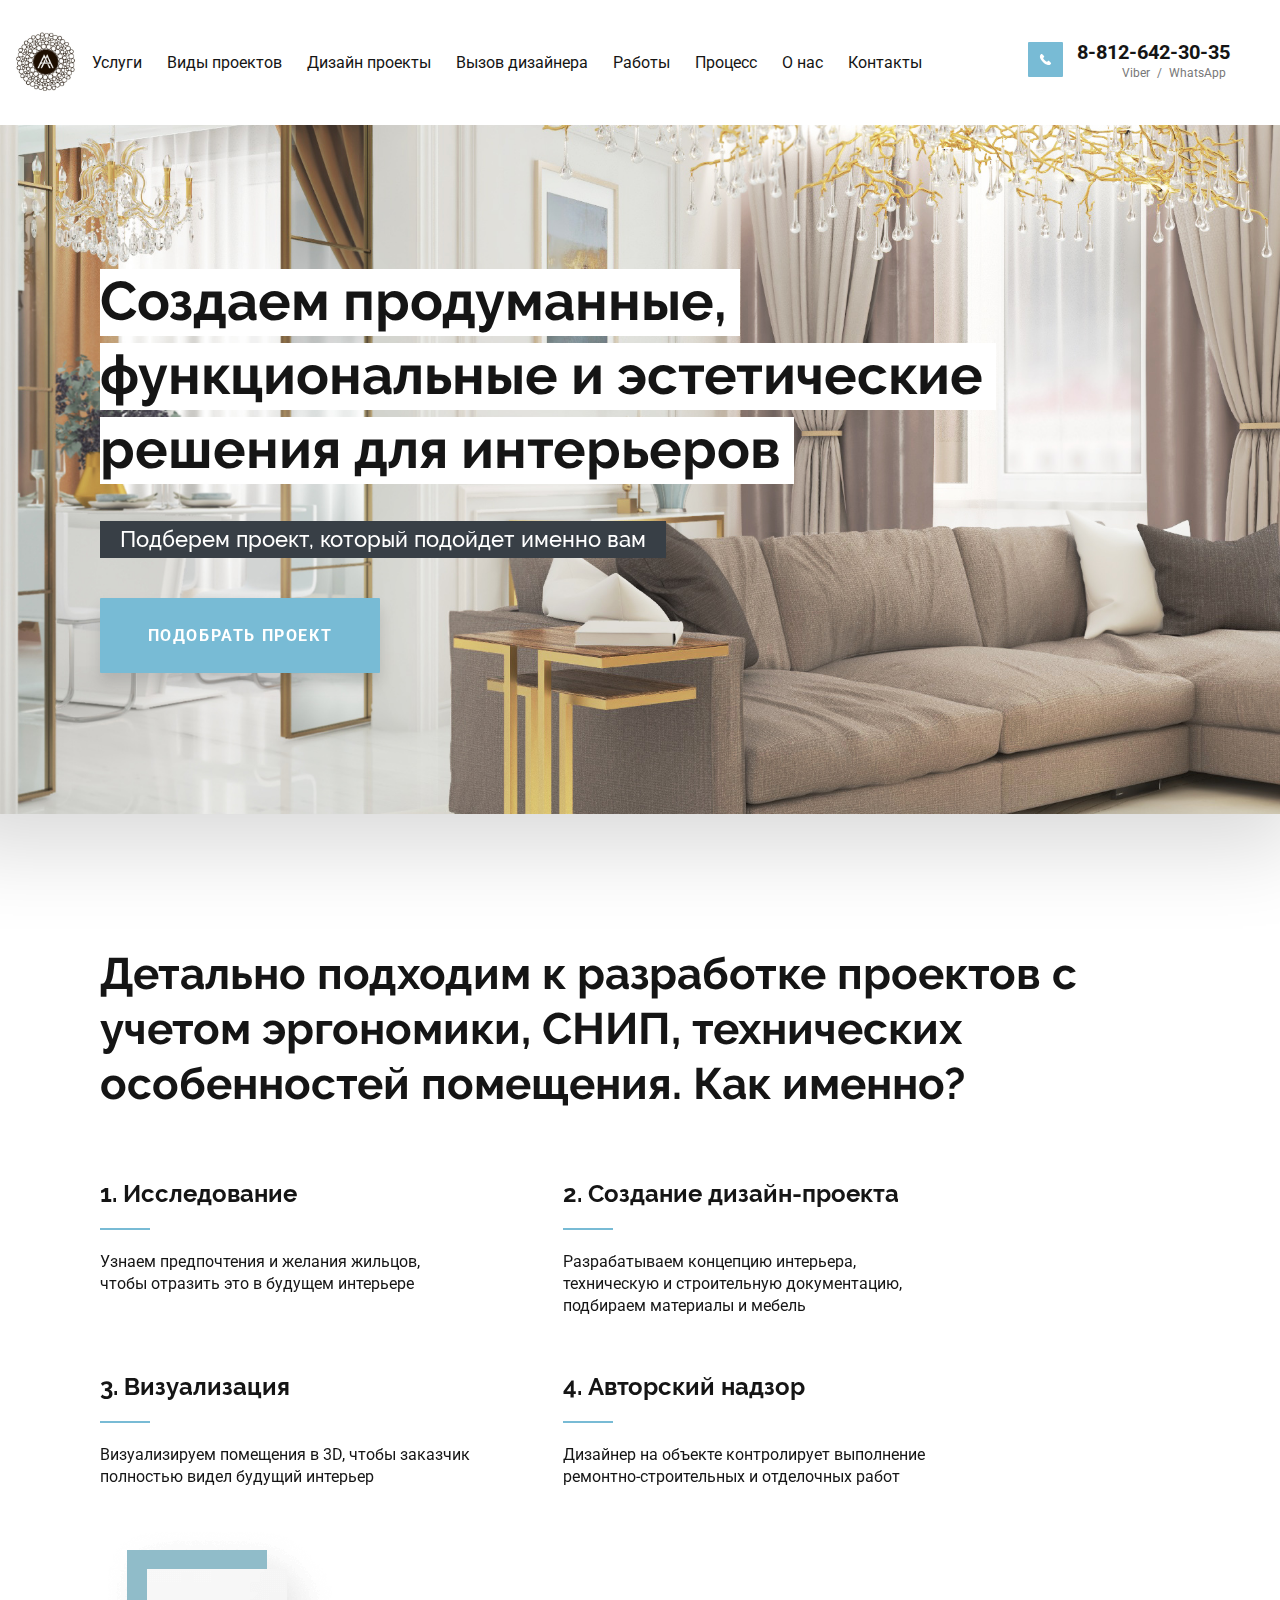
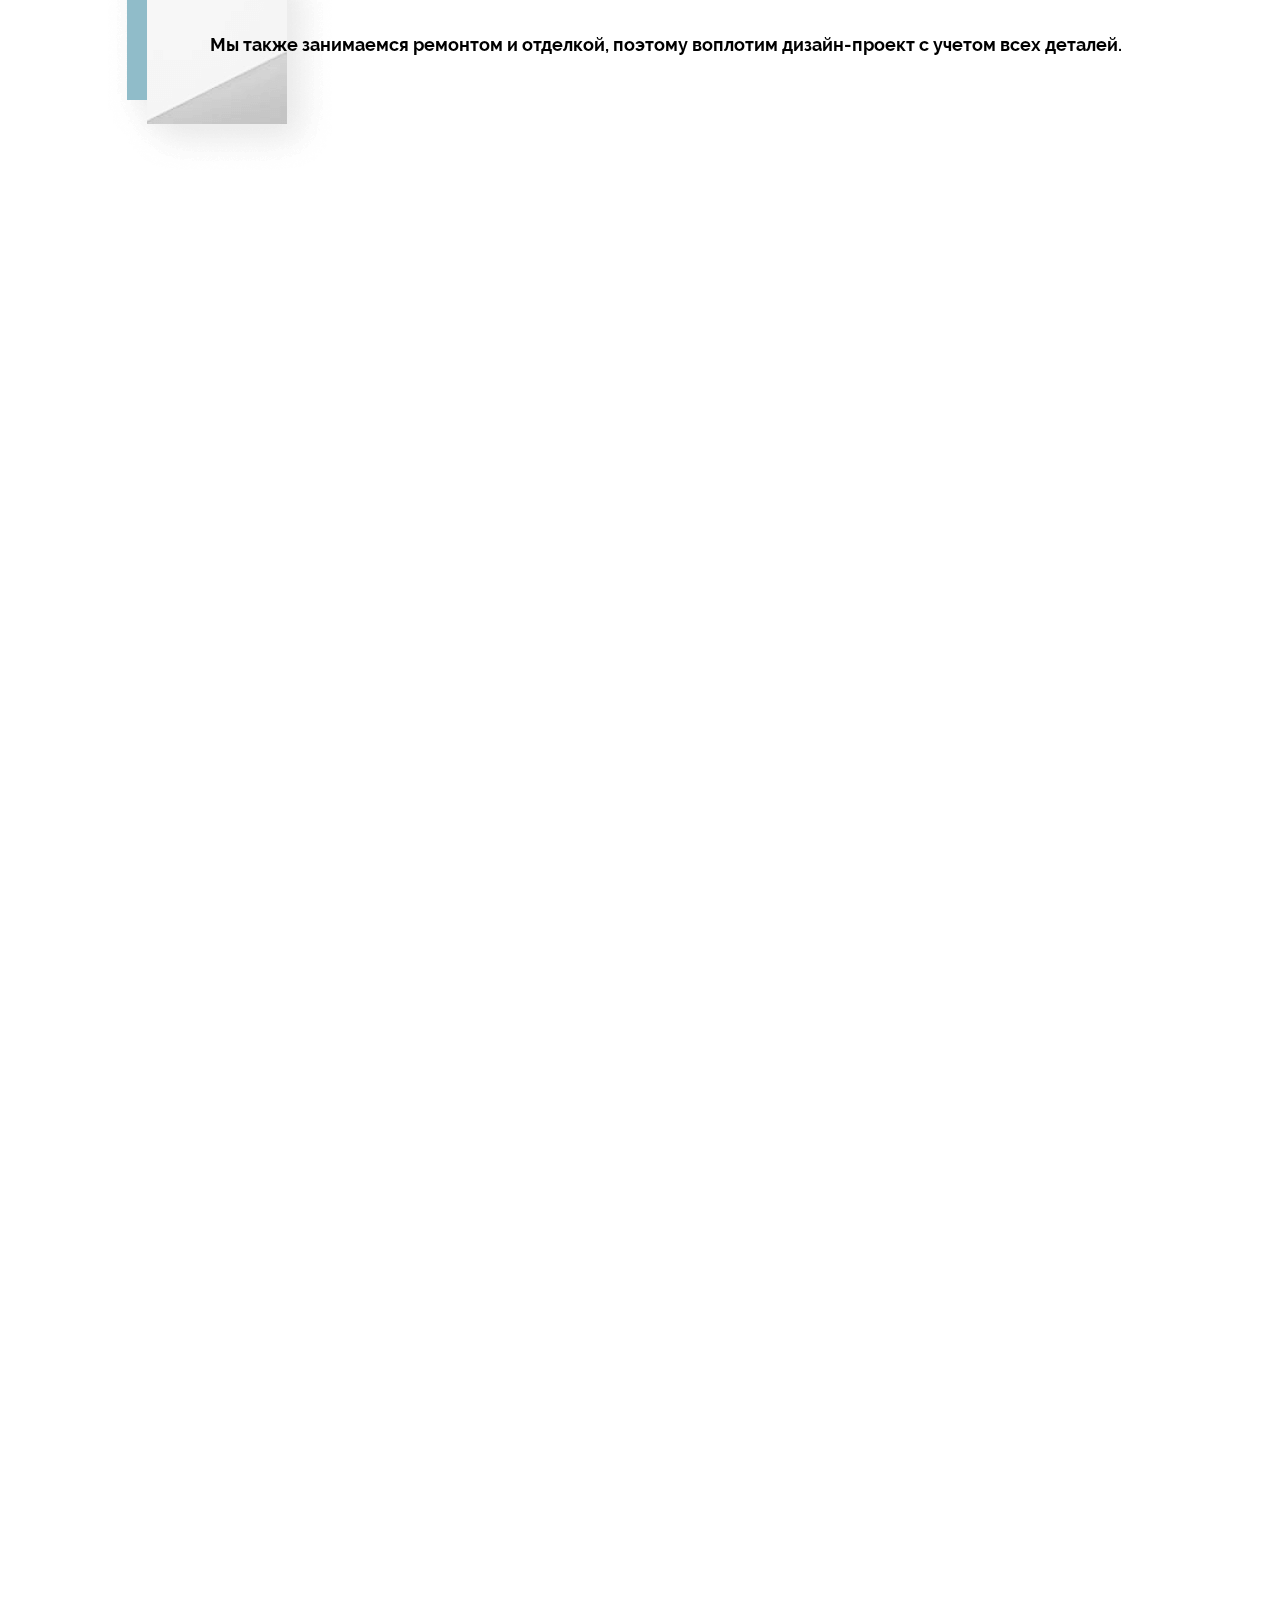
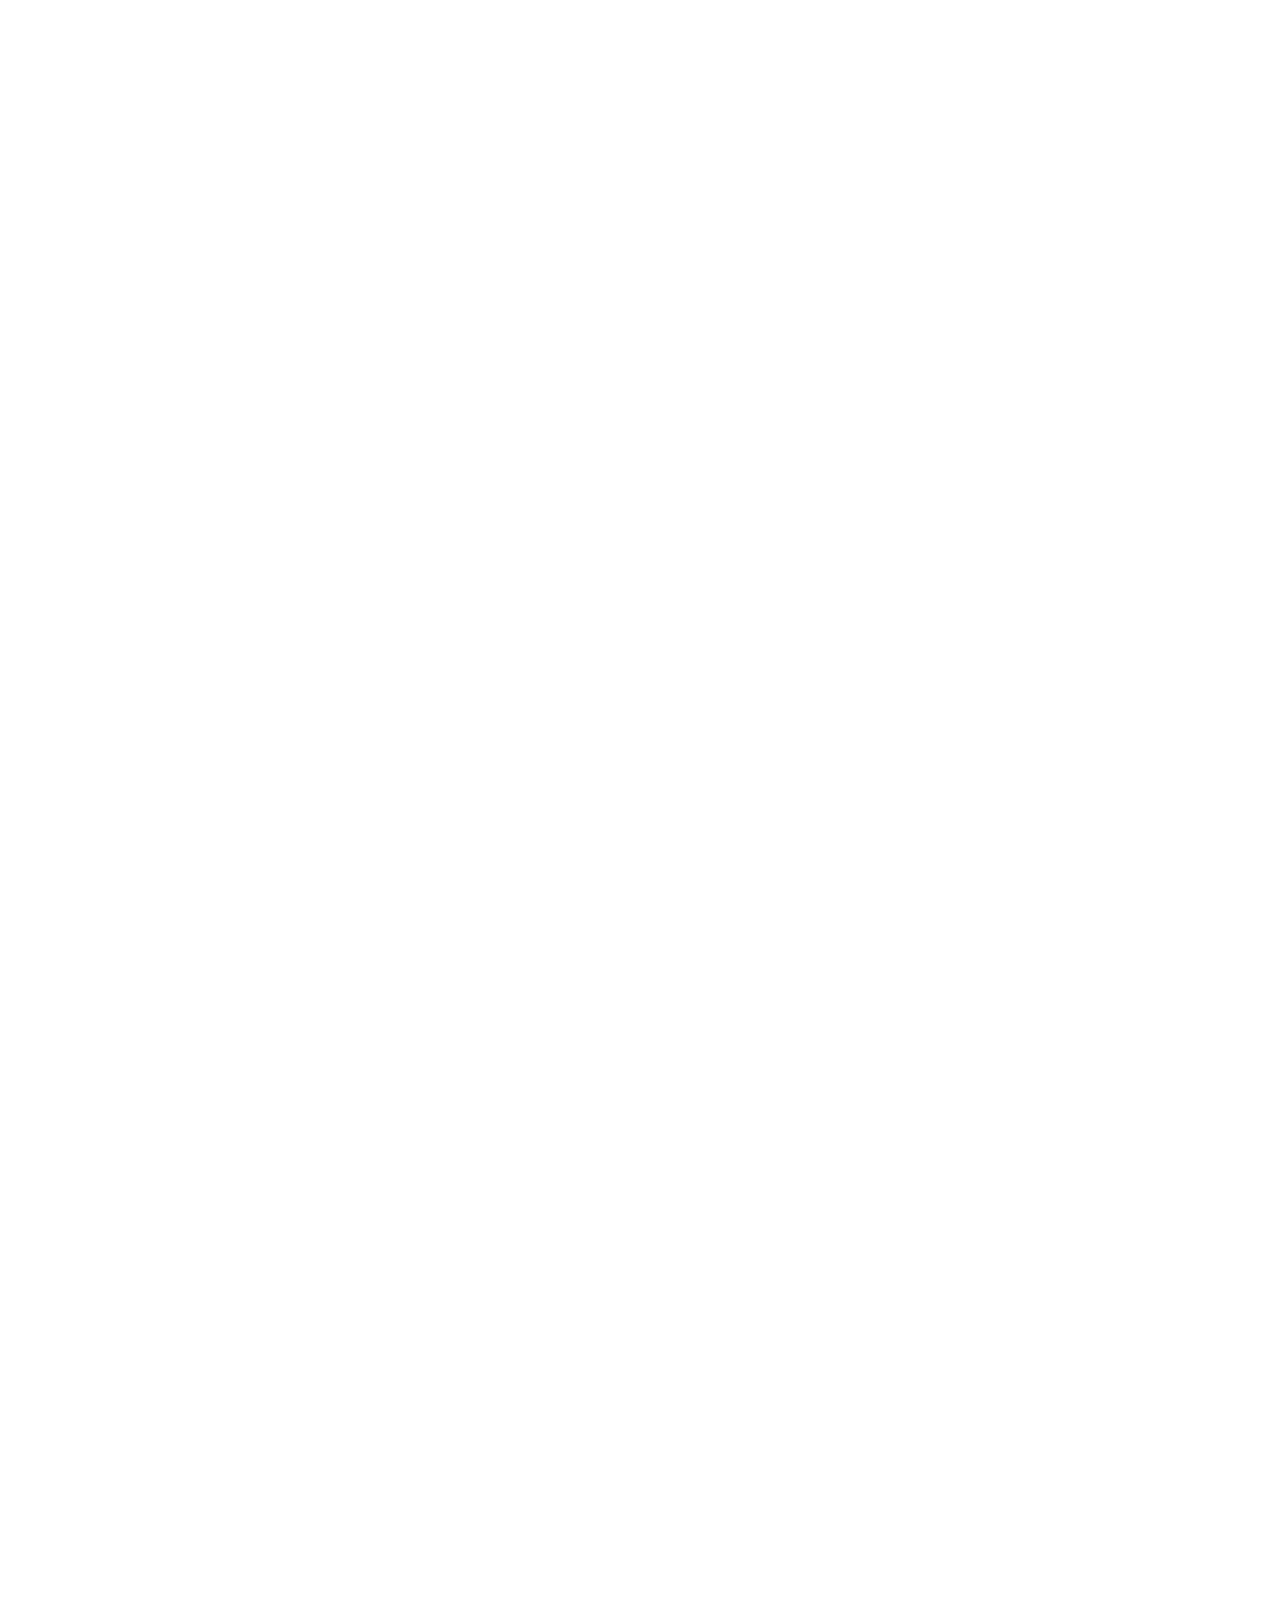
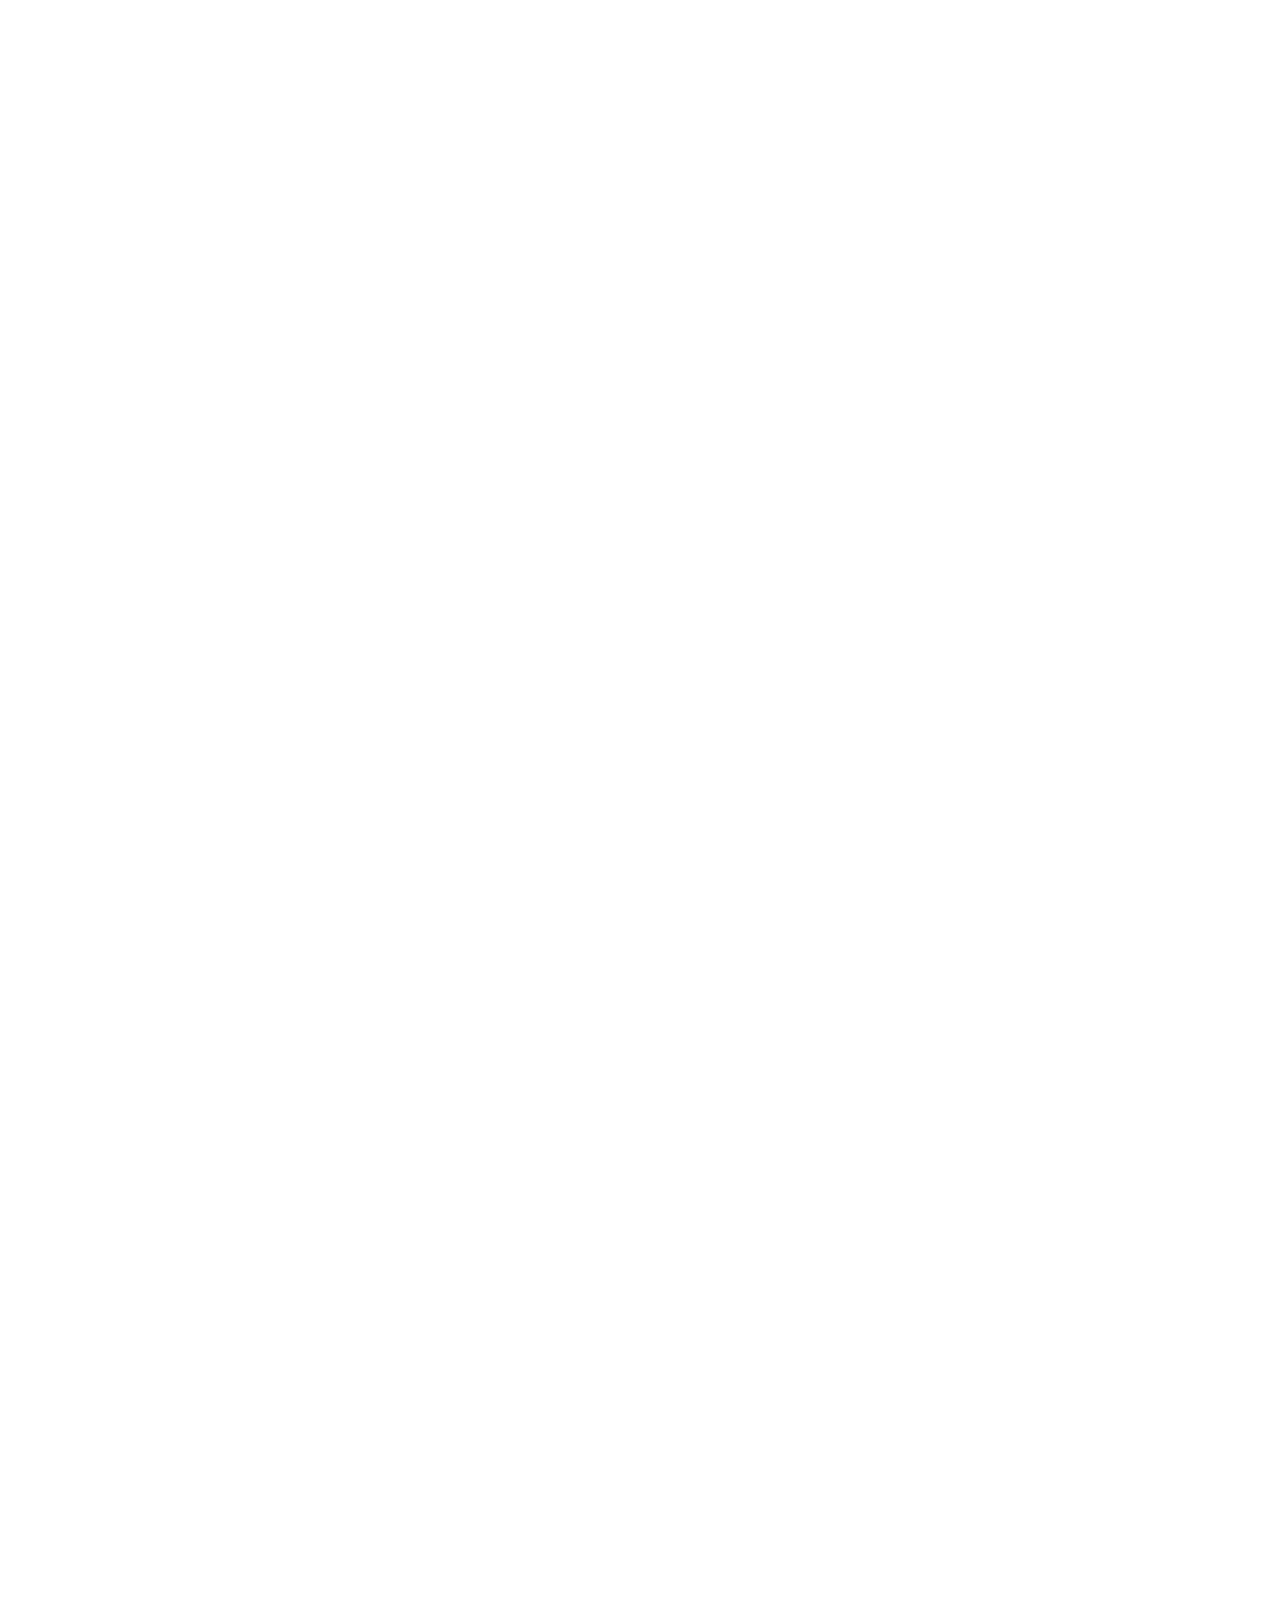
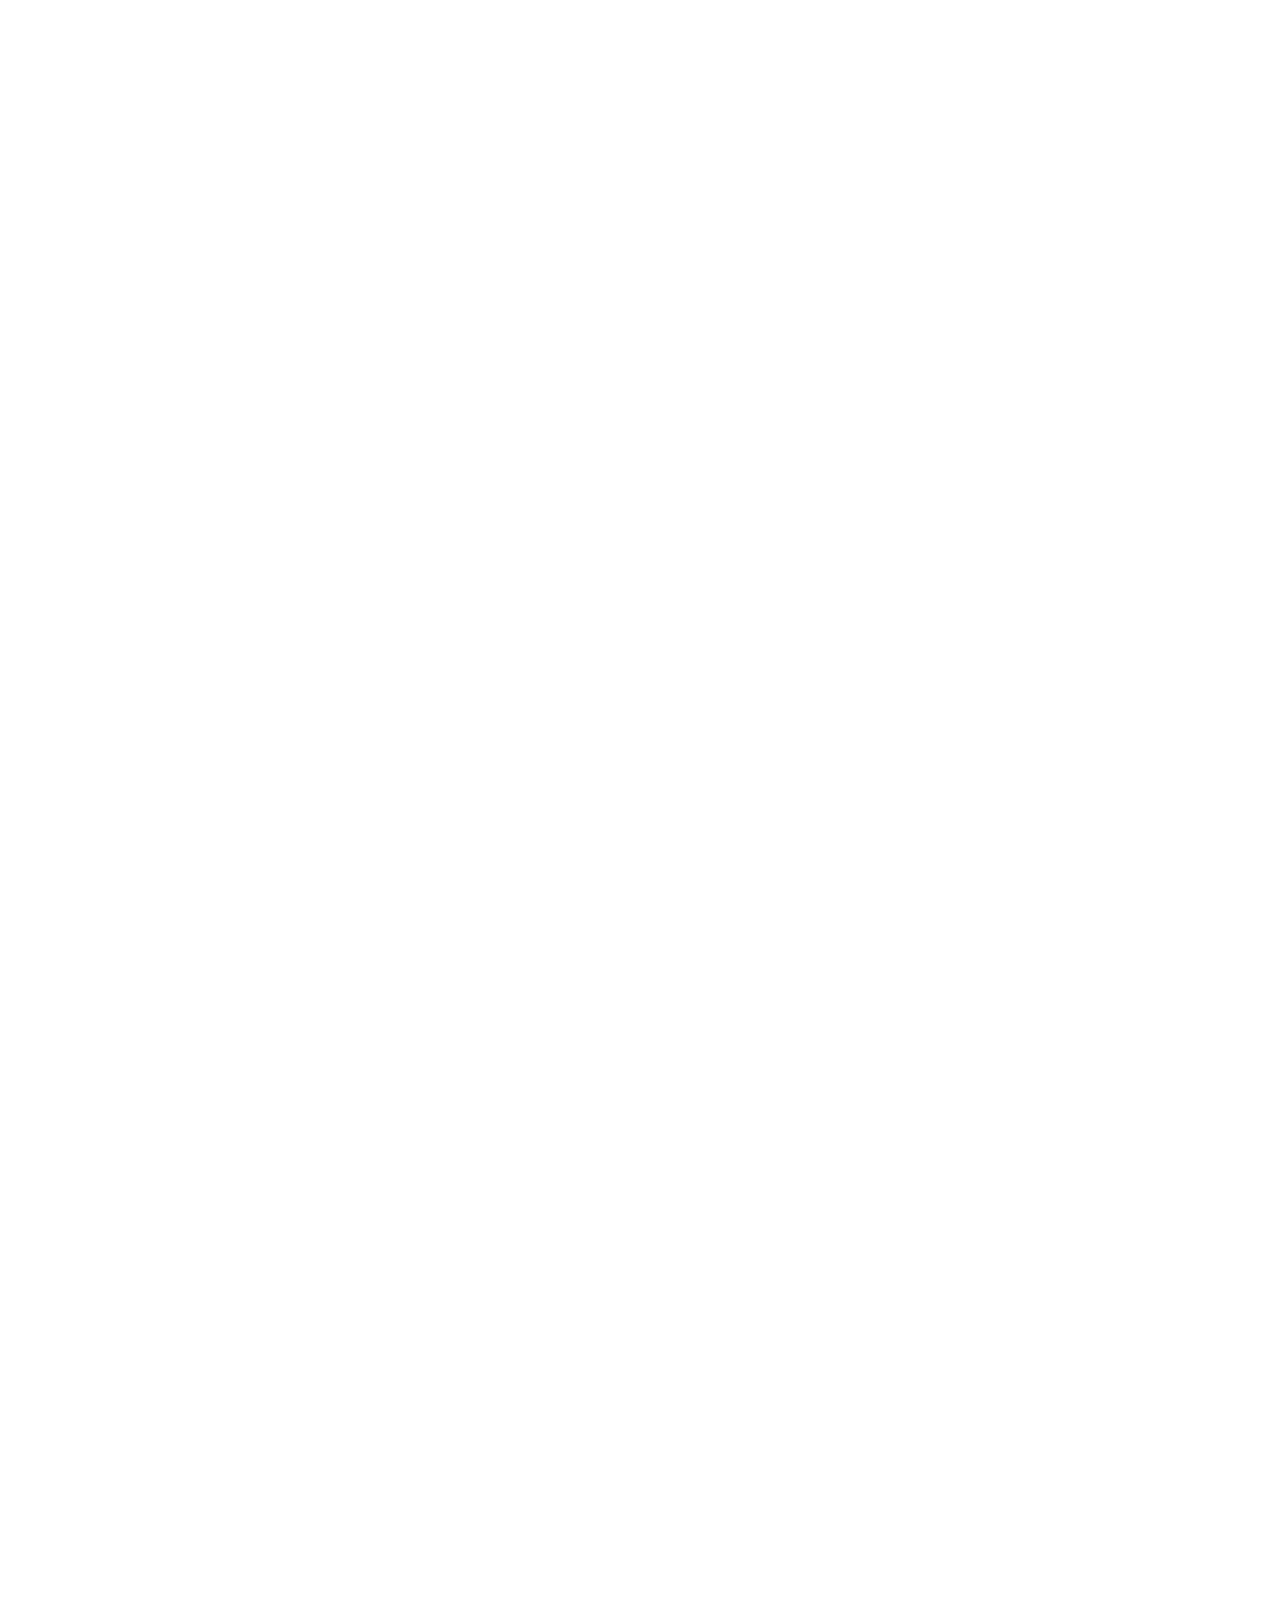
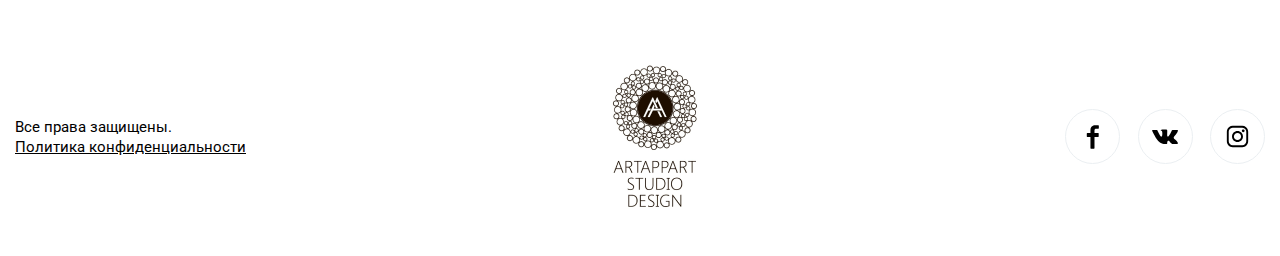
==== commit 72bb83cd: "Вернул летающую букву" ====
--- a/index.html
+++ b/index.html
@@ -196,7 +196,7 @@
             </div>
         </div>
     </section>
-    <section class="proj_section2 wow fadeIn" data-wow-delay='0.2s'>
+    <section class="proj_section4 wow fadeIn" data-wow-delay='0.2s'>
         <h6>.</h6>
        <div class="anchor_page">Стандартный</div>
         <div class="container">
--- a/css/main.css
+++ b/css/main.css
@@ -240,7 +240,7 @@
   width: calc(100% - 95px);
   background-position: center;
   background-size: cover;
-  background-image: url(../img/bg1.jpg);
+  background-image: url(../img/galery/uralskaya/1.jpg);
   top: 0;
   z-index: 0;
   box-shadow: 19.4792px 34.0885px 80px rgba(0, 0, 0, 0.15);
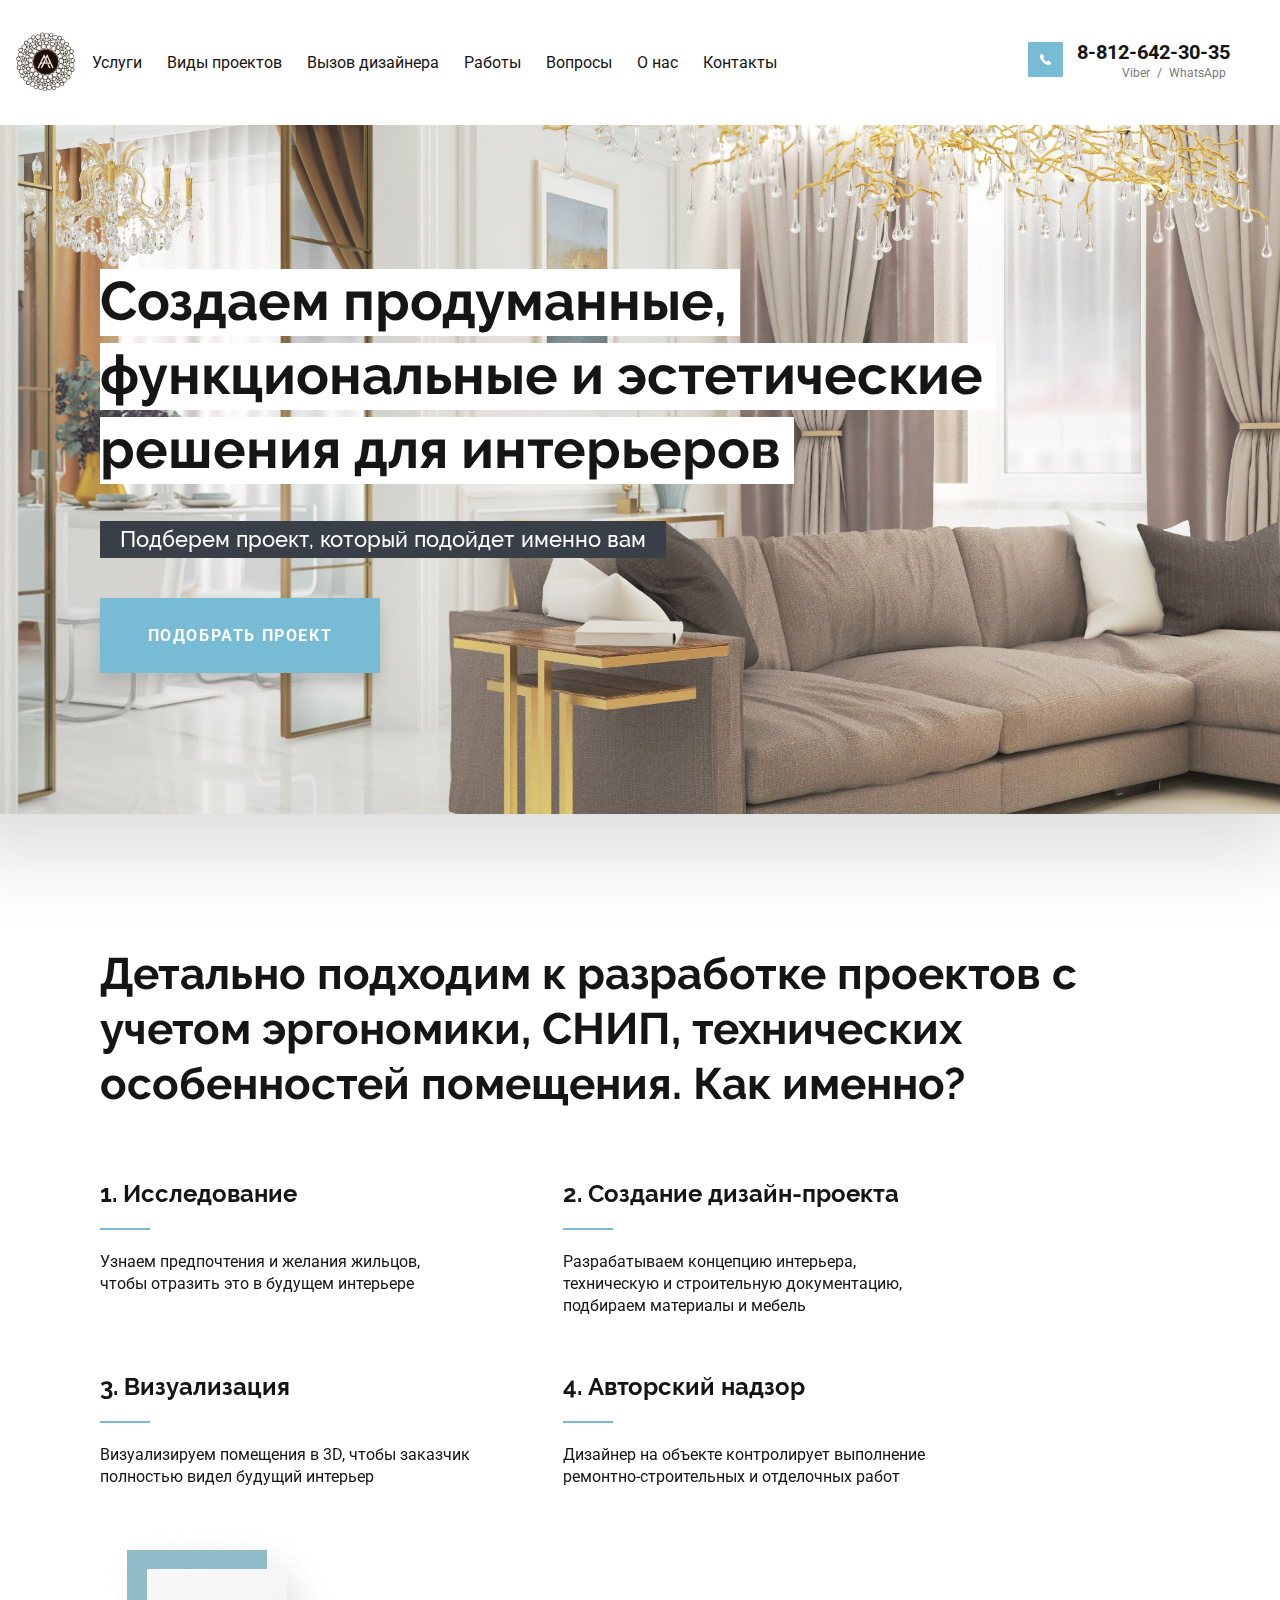
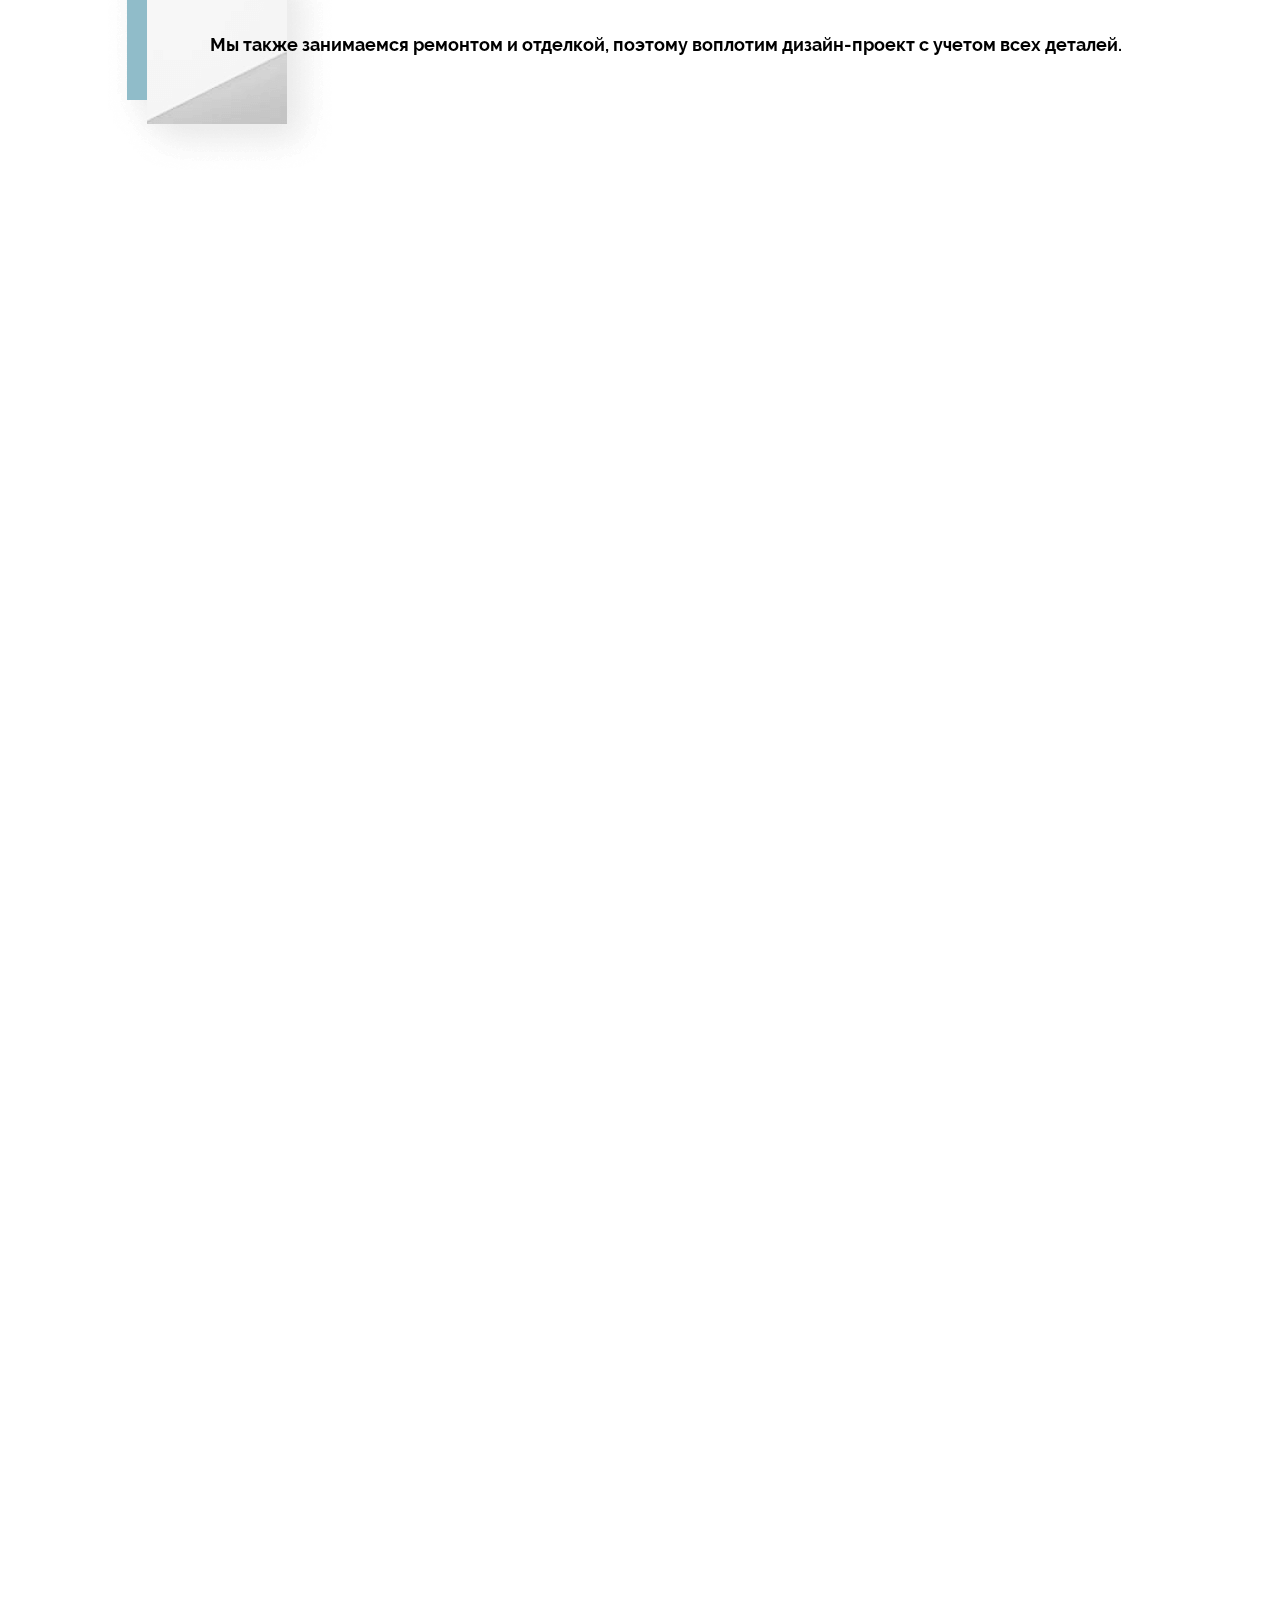
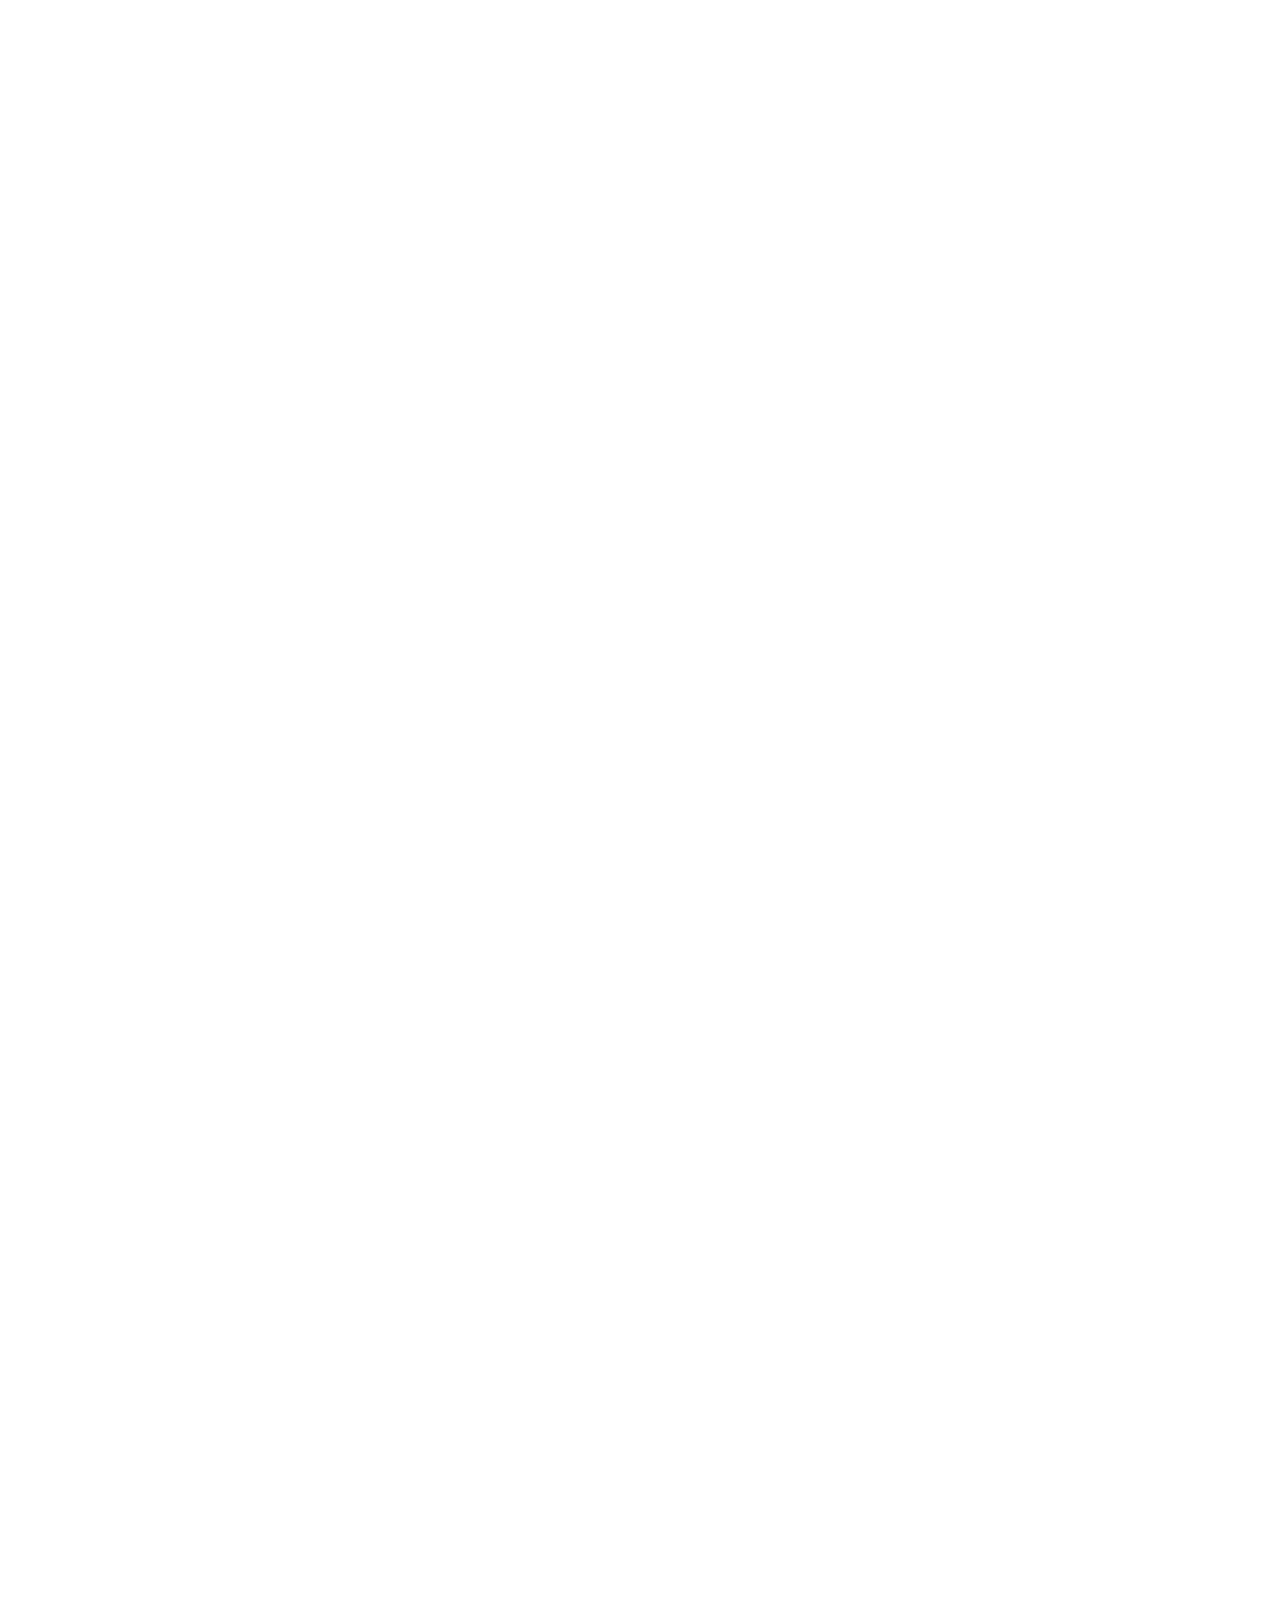
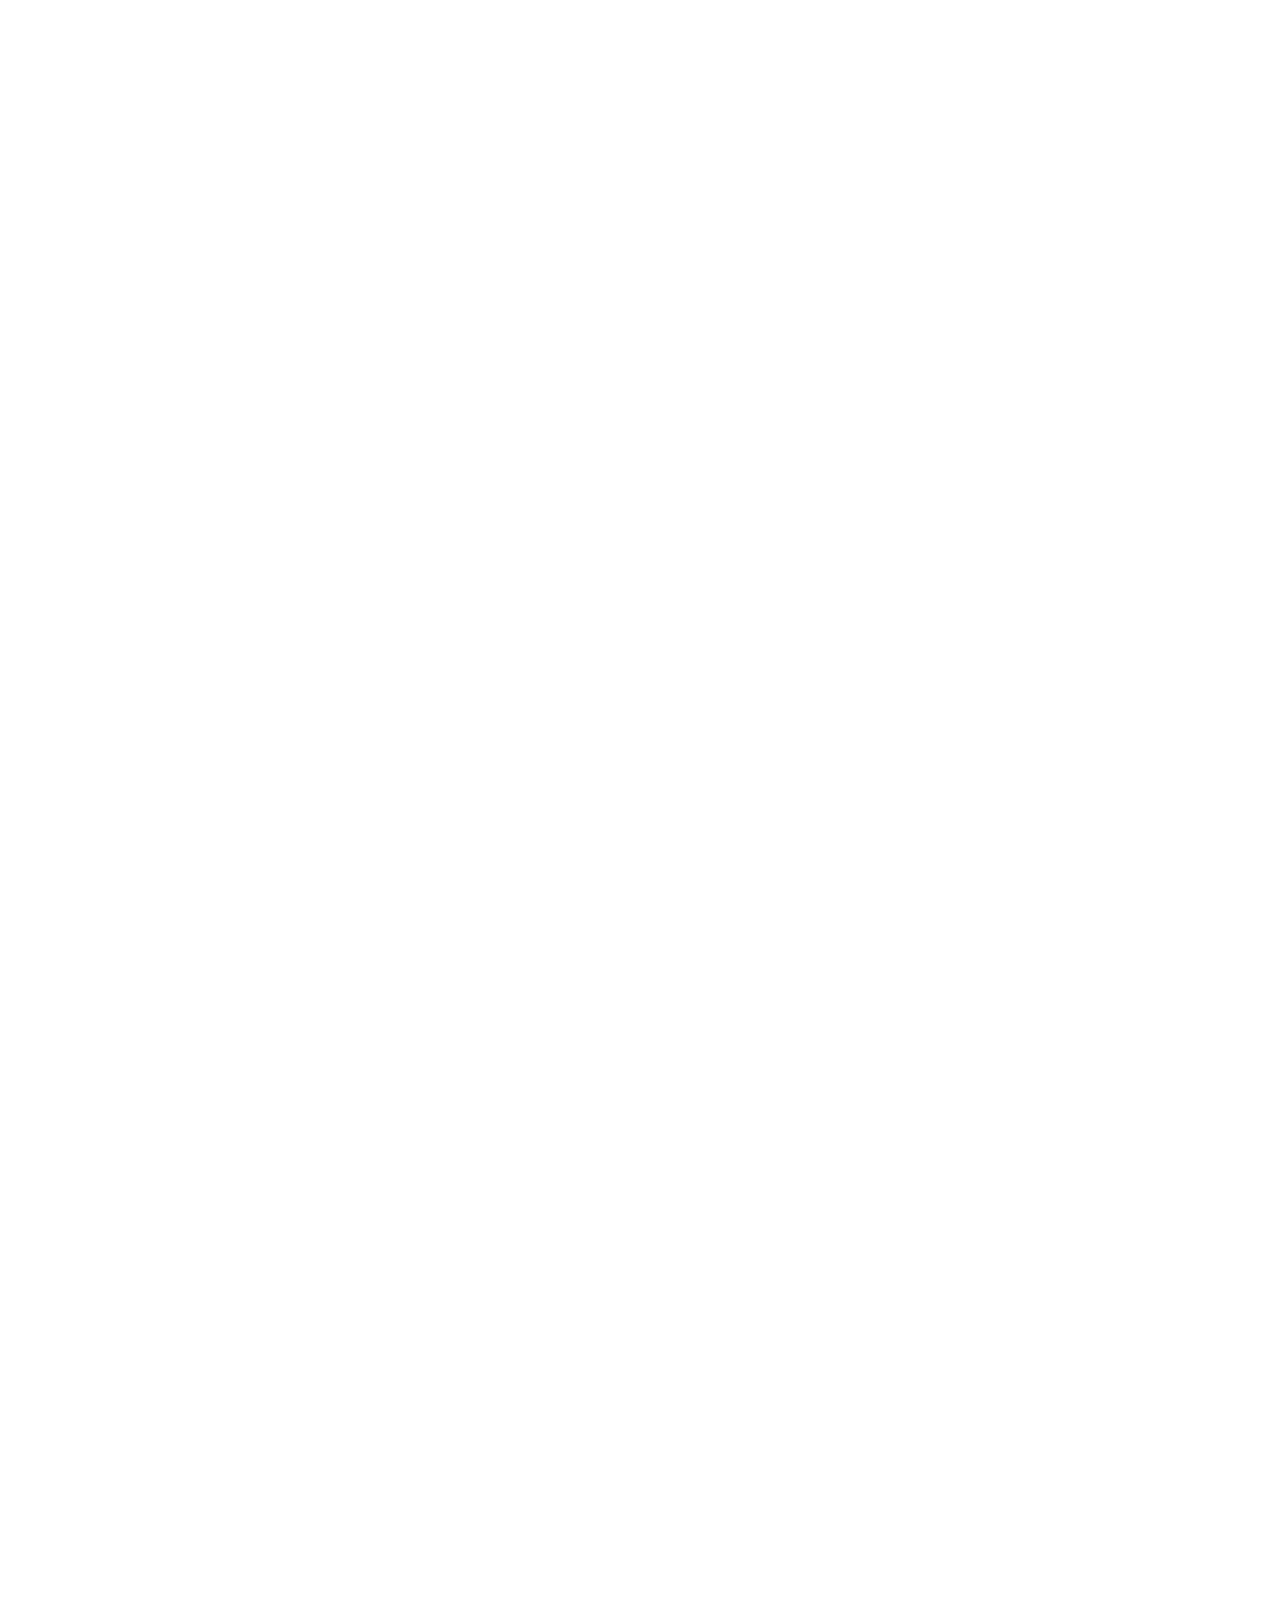
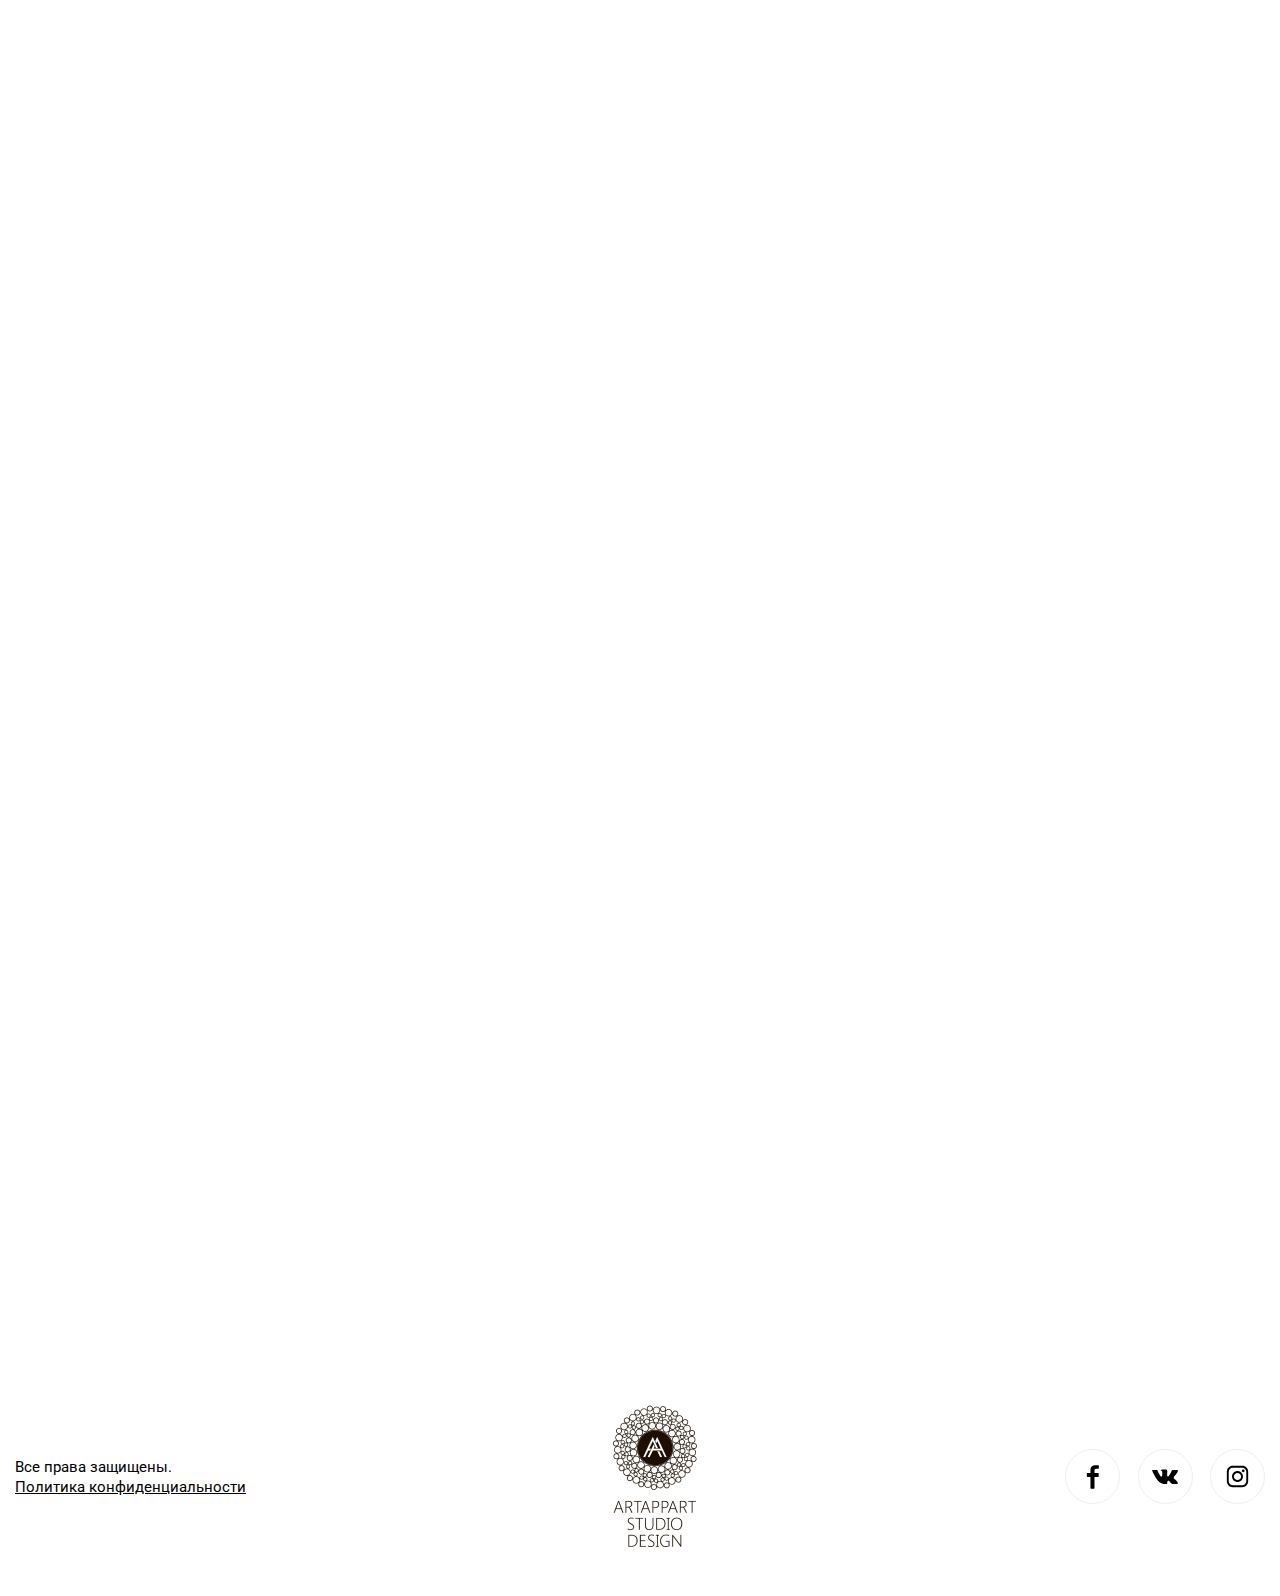
==== commit e00d3e35: "Правки 17.09" ====
--- a/index.html
+++ b/index.html
@@ -69,10 +69,9 @@
                         <li class="logo_li"><a href="#main"><img src="img/logo2.png" alt="" class="logo2_head"></a></li>
                         <li><a href="#d1">Услуги</a></li>
                         <li><a href="#d2">Виды проектов</a></li>
-                        <li><a href="#d3">Дизайн проекты</a></li>
                         <li><a href="#d4">Вызов дизайнера</a></li>
                         <li><a href="#d5">Работы</a></li>
-                        <li><a href="#d6">Процесс</a></li>
+                        <li><a href="#d6">Вопросы</a></li>
                         <li><a href="#d7">О нас</a></li>
                         <li><a href="#d8">Контакты</a></li>
                     </ul>
@@ -145,7 +144,6 @@
             <div class="row">
                 <div class="col-md-12">
                     <h2 class="wt">Какой вариант проекта вас интересует?</h2>
-                    <p class="subh2 wt">Давайте разберемся</p>
                 </div>
             </div>
             <div class="row">
@@ -153,19 +151,25 @@
                     <div>
                         <div class="flat_type_wrp">
                         <div class="fl_img"><img src="img/pt1.svg" alt=""></div>
-                        <p>Если нужна планировка или расстановка мебели  
-в помещении и схемы электрики, монтажа, демонтажа,  под неё идеально подойдет —  <span>эскизный дизайн проект</span> </p>
-                    </div>
-                    <div class="flat_type_wrp">
-                        <div class="fl_img"><img src="img/pt2.svg" alt=""></div>
-                        <p>У вас квартира в новостройке без отделки или новый строящийся дом и необходим комплексный ремонт?  <br>
-<span>Ваш проект — Премиум:</span>  полный проект со всей документацией и 3D визуализацией</p>
+                        <p>
+                          <span>
+                            Если нужна планировка или расстановка мебели в
+                          помещении и схемы электрики, монтажа,
+                          демонтажа,  под неё идеально подойдет —
+                          эскизный дизайн проект
+                          </span>
+                        </p>
                     </div>
                     <div class="flat_type_wrp">
                         <div class="fl_img"><img src="img/pt3.svg" alt=""></div>
-                        <p>Если сроки исполнения полного проекта для вас долгие,  выбирайте <span>стандартный дизайн проект.</span> Он содержит 
-всю необходимую и подробную информацию, 
-чтобы произвести ремонт и обстановку интерьера</p>
+                        <p>
+                          <span>Если сроки исполнения полного проекта для вас
+                          долгие,  выбирайте стандартный дизайн проект.
+                          Он содержит всю необходимую и подробную
+                          информацию, чтобы произвести ремонт и
+                          обстановку интерьера
+                        </span>
+                        </p>
                     </div>
                     </div>
                     <a href="#d3" class="more_about">А теперь подробнее о каждом проекте</a>
@@ -201,8 +205,11 @@
        <div class="anchor_page">Стандартный</div>
         <div class="container">
             <div class="row">
-                <div class="col-md-8 col-sm-7 col-xs-12">
-                    <p class="pt1">Дизайн проект “Cтандартный” (3 варианта визуализации)</p>
+                <div class="col-md-7 col-sm-7 col-xs-12">
+                    <p class="pt1">
+                      Дизайн проект “Стандартный”
+                      <br/>
+                      (3 варианта визуализации)</p>
                     <div><p class="pt3">Состав проекта</p></div>
                     <ul class="pt_list">
                         <li>Планировочные решения (план мебели с размерами)</li>
@@ -227,7 +234,7 @@
         <div class="container">
             <div class="row">
                 <div class="col-md-12">
-                    <p class="ft1">Сомневаетесь в выборе проекта? <br/>Пригласите дизайнера на объект. <br/>Он предложит технические варианты реализации желаемого интерьера. Выезд дизайнера бесплатный.</p>
+                    <p class="ft1"><span>Сомневаетесь в выборе проекта?</span><br/>Пригласите дизайнера на объект. <br/>Он предложит технические варианты реализации желаемого интерьера. Выезд дизайнера бесплатный.</p>
                     <div class="form_main_wrp">
                         <form class="reachg3">
                             <div class="row">
@@ -306,7 +313,7 @@
                             <div class="item">
                                 <div class="step_item_wrp">
                                     <p>Как происходит оплата?</p>
-                                    <span>Стоимость проекта разбита на четыре части. Предоплата по каждому этапу - 50%, остальные 50 % вносятся заказчиком по факту выполнения, после подписания акта сдачи-приемки работ</span>
+                                    <span>Стоимость проекта разбита на четыре части. Предоплата по каждому этапу - 50%, остальные 50% вносятся заказчиком после выполнения работ</span>
                                 </div>
                             </div>
                             <div class="item">
@@ -384,9 +391,9 @@
                         <li><img src="img/logo_foo.png" alt=""></li>
                         <li>
                             <ul class="soc_list">
-                                <li><a href=""><img src="img/s1.svg" alt=""></a></li>
-                                <li><a href=""><img src="img/s2.svg" alt=""></a></li>
-                                <li><a href=""><img src="img/s3.svg" alt=""></a></li>
+                                <li><a href="https://www.facebook.com/remont.kvartir.sanktpeterburg"><img src="img/s1.svg" alt=""></a></li>
+                                <li><a href="https://vk.com/remont_kvartir_petersburg"><img src="img/s2.svg" alt=""></a></li>
+                                <li><a href="https://www.instagram.com/remont.kvartir.rm.spb/"><img src="img/s3.svg" alt=""></a></li>
                             </ul>
                         </li>
                     </ul>
@@ -419,12 +426,12 @@
                             </div>
                             <div class="col-md-6 col-sm-6 col-xs-12">
                                 <div class="ch_item">
-                                    <p>Жилая квартира с ремонтов</p>
-                                </div>
-                            </div>
-                            <div class="col-md-6 col-sm-6 col-xs-12">
-                                <div class="ch_item">
-                                    <p>Новый строящийся дом</p>
+                                    <p>Жилая квартира с ремонтом</p>
+                                </div>
+                            </div>
+                            <div class="col-md-6 col-sm-6 col-xs-12">
+                                <div class="ch_item">
+                                    <p>Частный дом</p>
                                 </div>
                             </div>
                             <div class="col-md-6 col-sm-6 col-xs-12">
--- a/css/main.css
+++ b/css/main.css
@@ -444,18 +444,7 @@
   max-width: 650px;
   width: 100%;
 }
-.three::after {
-  content: "";
-  display: block;
-  position: absolute;
-  background-image: url(../img/letter1.png);
-  width: 296px;
-  height: 331px;
-  animation: float 5s ease-in-out infinite;
-  bottom: -31px;
-  right: calc(50% - 461px);
-  z-index: 100;
-}
+
 .flat_type_wrp {
   margin-bottom: 45px;
 }
@@ -497,7 +486,6 @@
 }
 .flat_type_wrp span {
   background: rgba(21, 21, 21, 0.8);
-  padding: 0 6px;
 }
 .more_about {
   margin-bottom: 0;
@@ -511,15 +499,13 @@
   color: #ffffff;
 
   font-family: "Raleway";
-  border-bottom: 2px solid #fff;
   display: inline-block;
   padding-bottom: 6px;
   margin-top: 60px;
-}
-.more_about:hover {
-  color: rgba(21, 21, 21, 1);
-  border-color: rgba(21, 21, 21, 1);
-}
+  background: rgba(21, 21, 21, 0.8);
+  padding: 0 6px;
+}
+
 @keyframes float {
   0% {
     transform: translatey(0px);
@@ -535,7 +521,7 @@
   padding-top: 140px;
   padding-bottom: 125px;
   background-repeat: no-repeat;
-  background-position: center;
+  background-position: 30% center;
   background-image: url(../img/proj1.jpg);
 }
 .pt1 {
@@ -578,7 +564,7 @@
 }
 .pt_list li {
   position: relative;
-  font-weight: normal;
+  font-weight: bold;
   font-size: 16px;
   line-height: 22px;
   /* or 137% */
@@ -613,7 +599,6 @@
 }
 .proj_buts {
   display: flex;
-  max-width: 520px;
   margin: 0 -6px;
 }
 .normb {
@@ -640,7 +625,6 @@
 }
 .ex_look {
   height: 65px;
-  border: 1px solid #454545;
   box-sizing: border-box;
   border-radius: 1px;
   font-weight: bold;
@@ -650,9 +634,10 @@
   text-align: center;
   letter-spacing: 0.1em;
   text-transform: uppercase;
+  background-color: #454545;
 
   /* Font_big */
-  color: #151515;
+  color: #fff;
   width: 55%;
   margin-left: 6px;
   display: flex;
@@ -660,10 +645,7 @@
   justify-content: center;
   transition: 0.3s;
 }
-.ex_look:hover {
-  background-color: #454545;
-  color: #fff;
-}
+
 .proj_section2 {
   background-position: center;
   background-size: cover;
@@ -716,9 +698,9 @@
   bottom: -164px;
 }
 .proj_section4 {
-  background-position: center;
+  background-position: 30% center;
   background-size: cover;
-  background-image: url(../img/proj4.png);
+  background-image: url(../img/proj2.jpg);
   padding-top: 85px;
   padding-bottom: 100px;
   position: relative;
@@ -738,6 +720,10 @@
   margin-bottom: 70px;
   margin-top: 30px;
   font-family: "Raleway";
+}
+.ft1 span {
+  background: rgba(21, 21, 21, 0.8);
+  padding: 0 6px;
 }
 .ft2 {
   margin-bottom: 45px;
@@ -926,9 +912,6 @@
 .portf_wrp_section {
   position: relative;
   padding-bottom: 60px;
-  background-repeat: no-repeat;
-  background-image: url(../img/s_ttle2.svg);
-  background-position: calc(50% - 500px) 231px;
 }
 .portf_wrp_section .container {
   position: relative;
@@ -1107,17 +1090,7 @@
 .proj_section4 {
   position: relative;
 }
-.proj_section4::after {
-  content: "";
-  display: block;
-  position: absolute;
-  background-image: url(../img/letter3.png);
-  width: 268px;
-  height: 287px;
-  animation: float 5s ease-in-out infinite;
-  bottom: -173px;
-  right: 44px;
-}
+
 .about_section {
   padding-top: 75px;
   padding-bottom: 190px;
@@ -1137,12 +1110,12 @@
   margin-bottom: 60px;
   font-style: normal;
   font-weight: 500;
-  font-size: 18px;
+  font-size: 21px;
   line-height: 30px;
   /* or 167% */
   font-family: "Raleway";
   color: #000000;
-  padding-left: 45px;
+  padding-left: 35px;
   border-left: 2px solid #89b9cb;
   max-width: 846px;
 }
@@ -1168,23 +1141,10 @@
   background-color: #89b9cb;
   padding-top: 70px;
   padding-bottom: 80px;
-  background-repeat: no-repeat;
-  background-image: url(../img/foot_bg.svg);
-  background-position: right center;
   position: relative;
   z-index: 100;
 }
-.contact::before {
-  content: "";
-  display: block;
-  position: absolute;
-  background-image: url(../img/letter4.png);
-  width: 319px;
-  height: 329px;
-  animation: float 5s ease-in-out infinite;
-  top: -136px;
-  right: 230px;
-}
+
 .ct1 {
   font-weight: bold;
   font-size: 44px;
--- a/css/media.css
+++ b/css/media.css
@@ -395,7 +395,8 @@
     margin-bottom: 15px;
   }
   .flat_type_wrp span {
-    display: inline-block;
+    display: block;
+    padding: 6px;
   }
   .more_about {
     font-size: 14px;
@@ -415,6 +416,7 @@
   .proj_section3,
   .proj_section4 {
     text-align: center;
+    background: none;
   }
   .pt_list li {
     text-align: left;
@@ -425,7 +427,7 @@
   }
   .proj_buts button,
   .ex_look {
-    width: 100%!Important;
+    width: 100% !important;
     height: 50px !important;
     margin: 0 !important;
     margin-bottom: 10px !important;
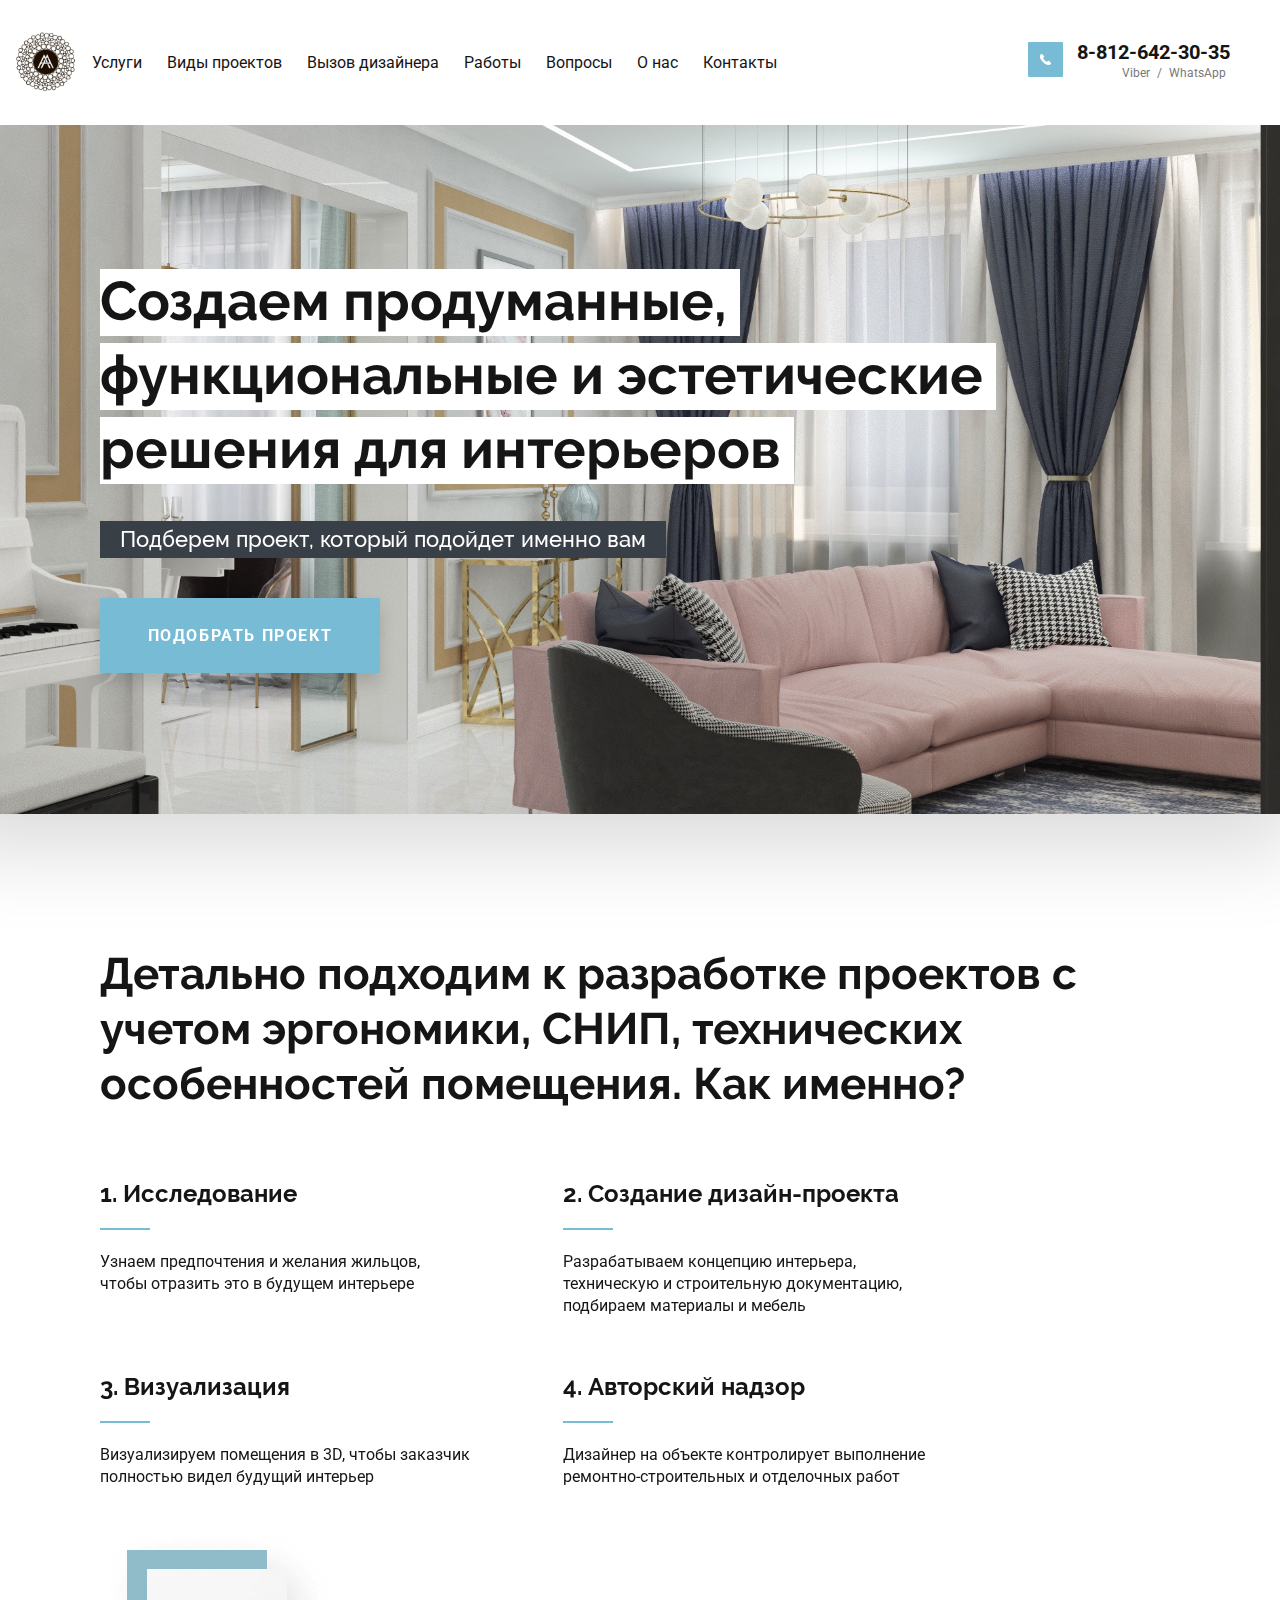
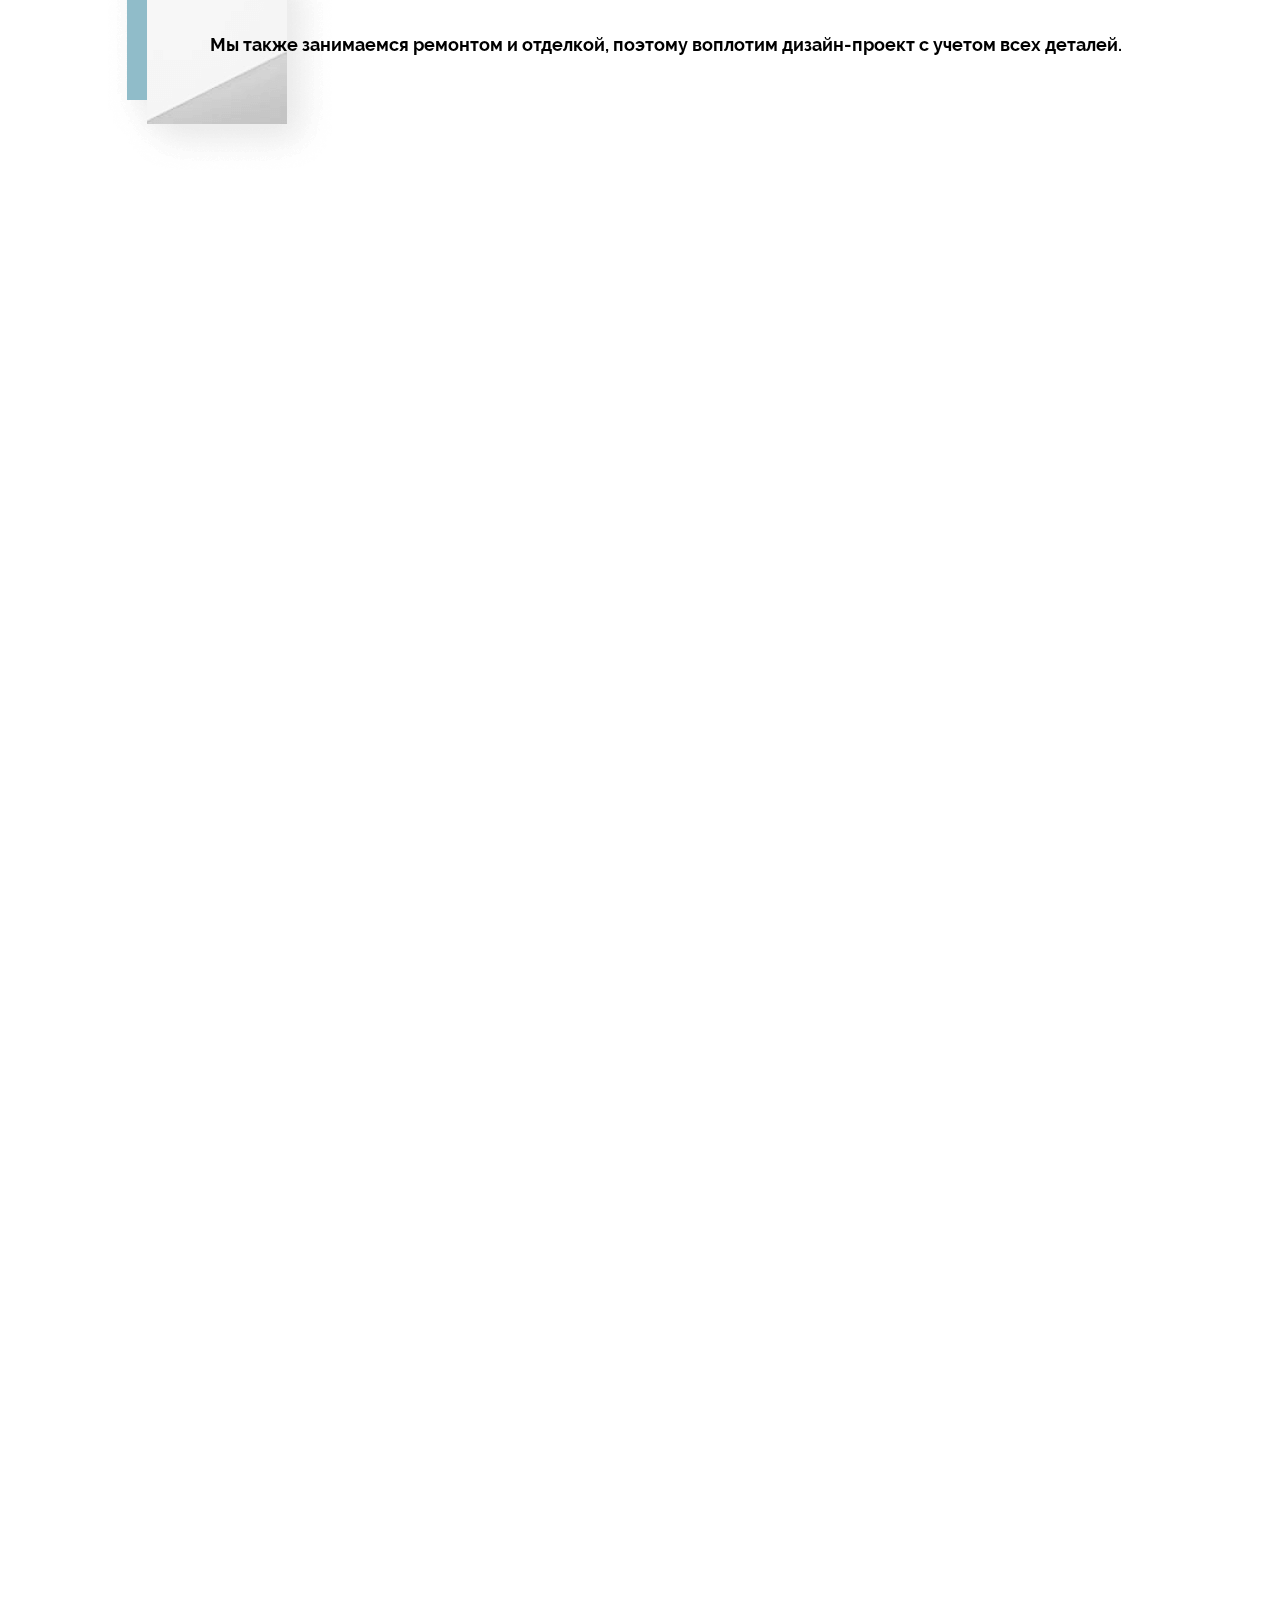
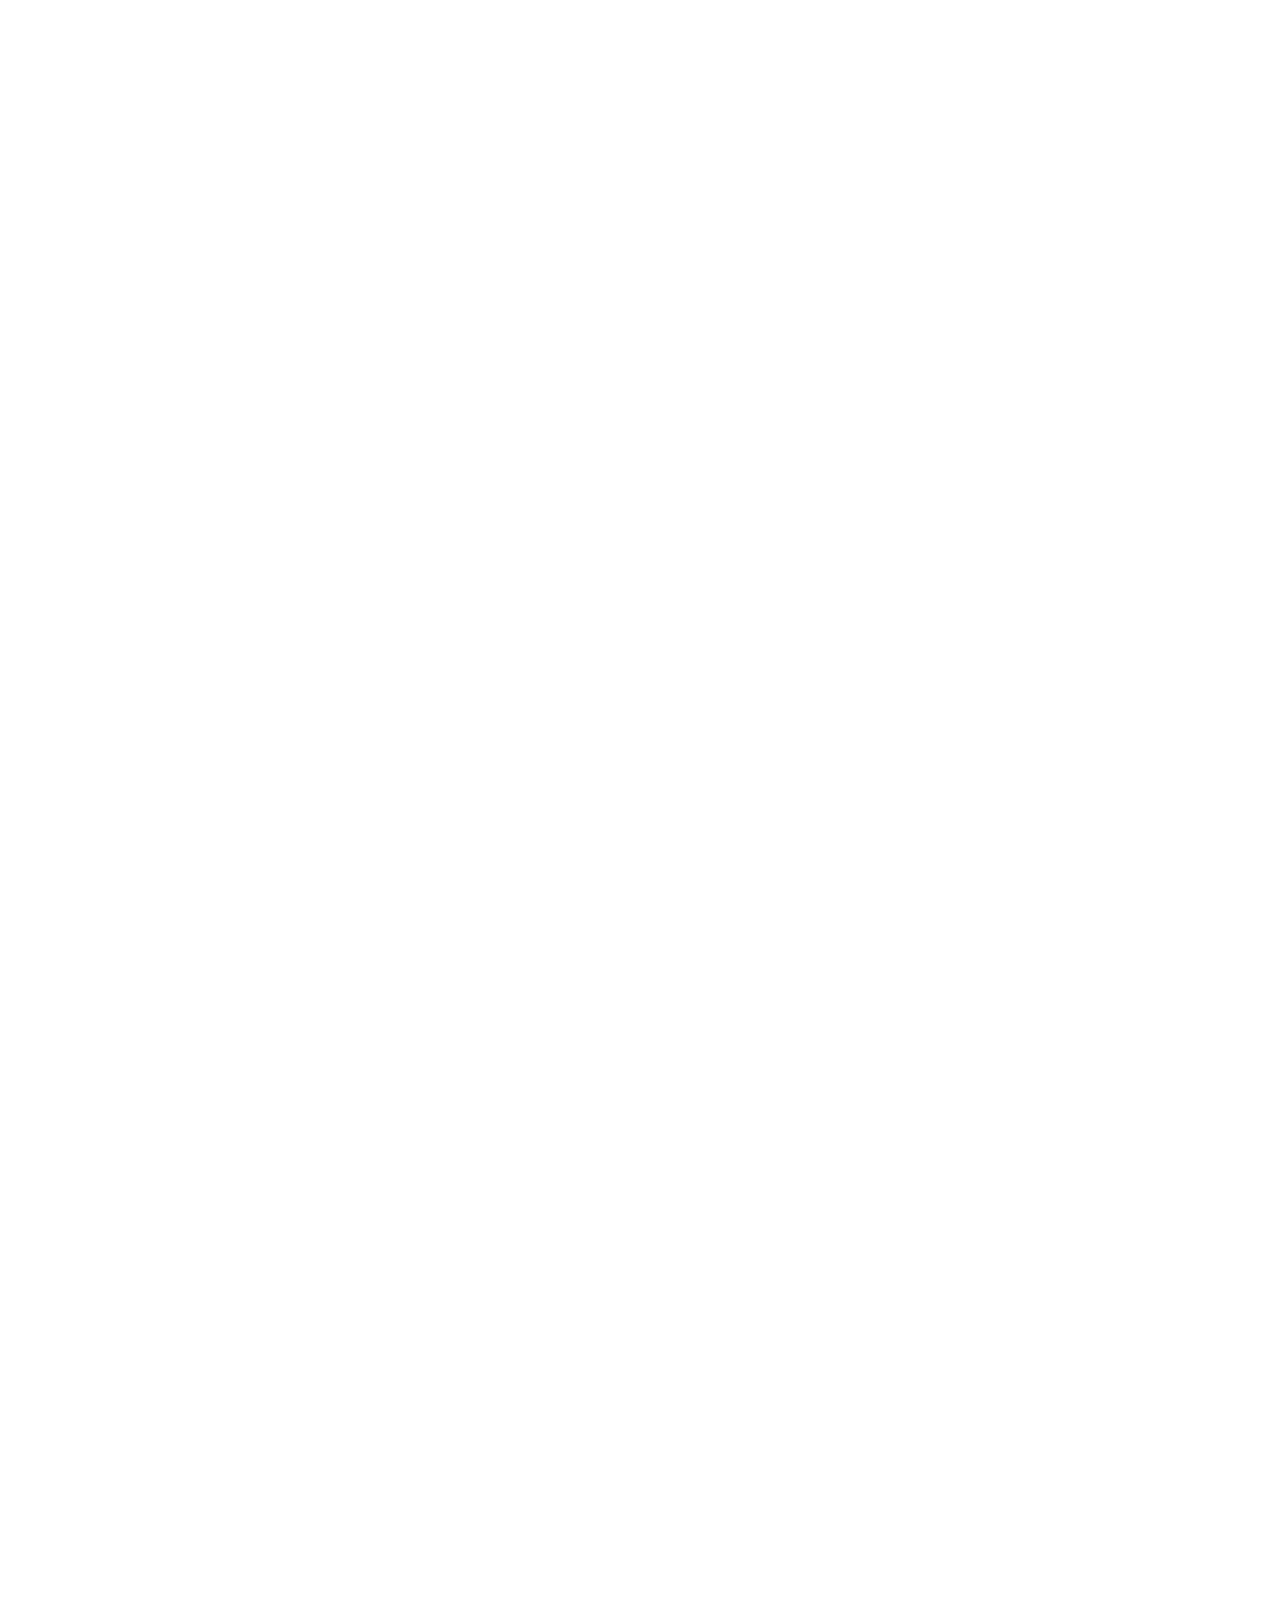
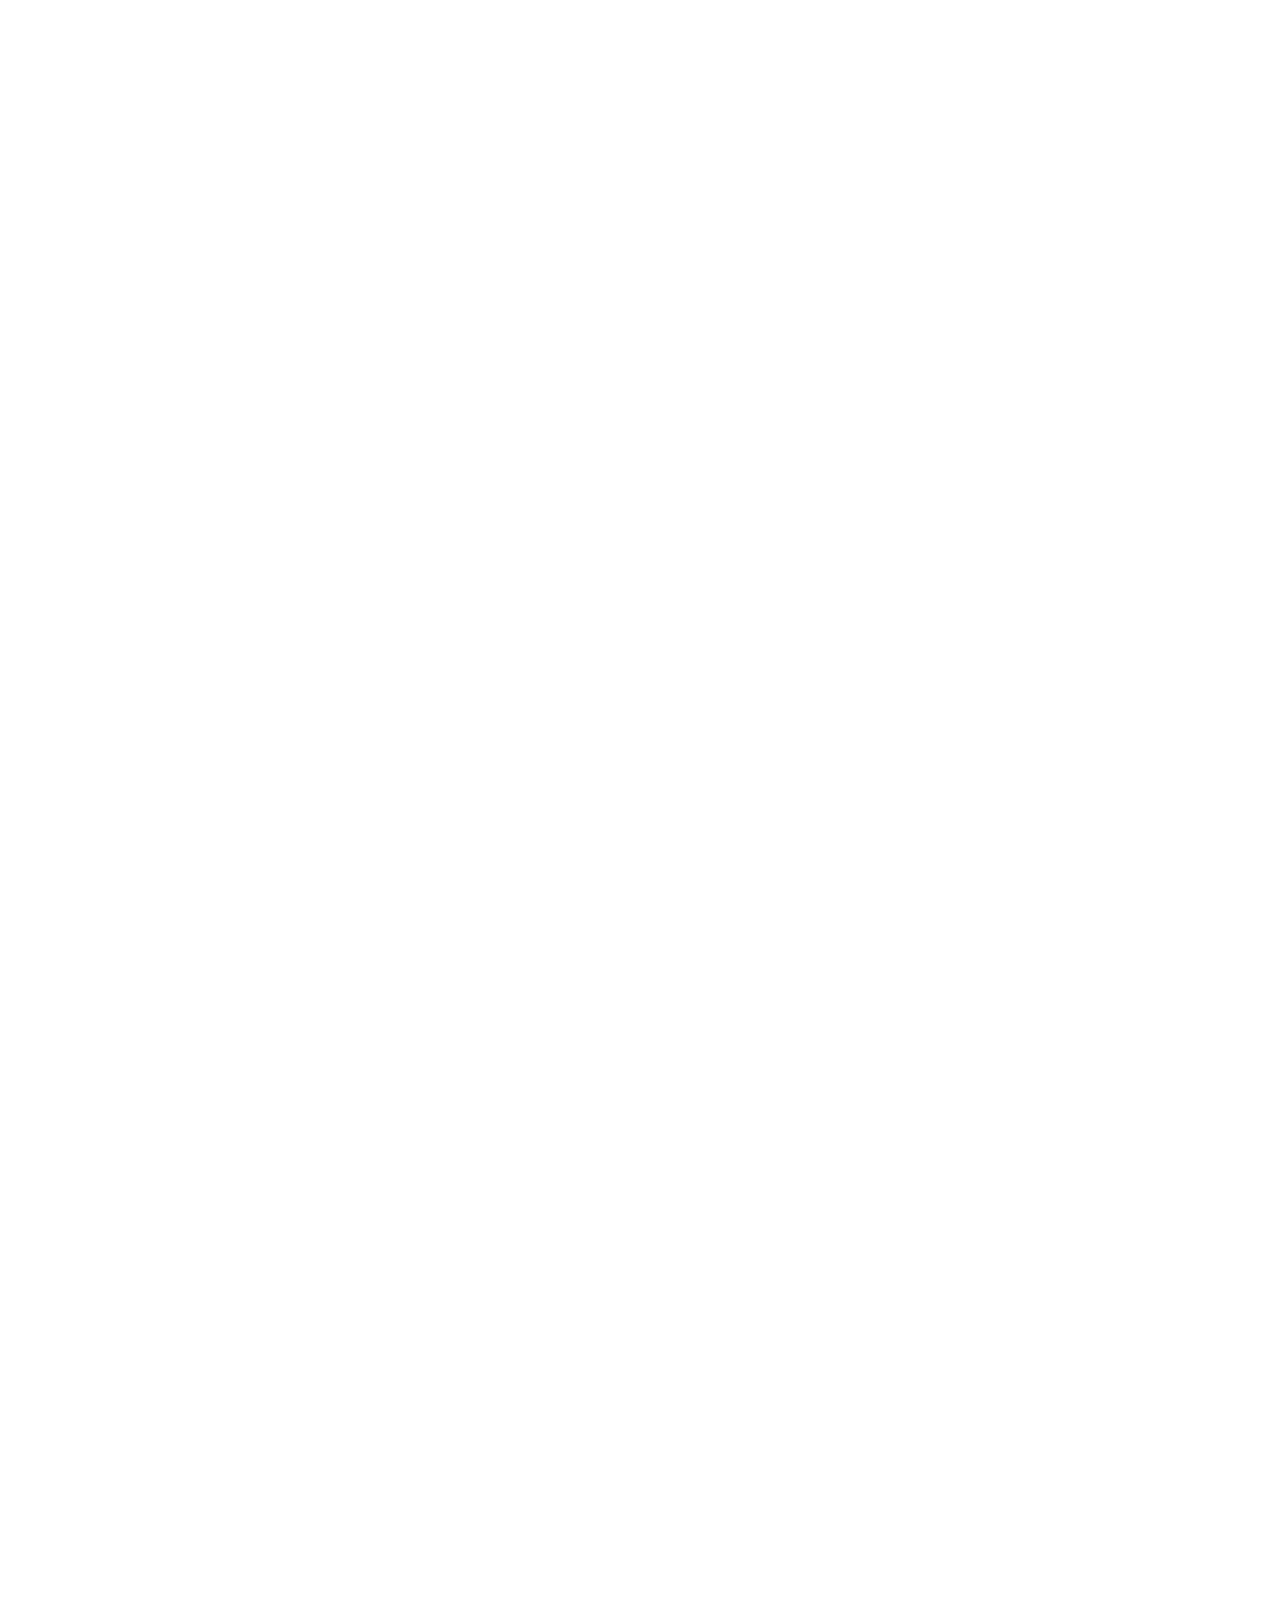
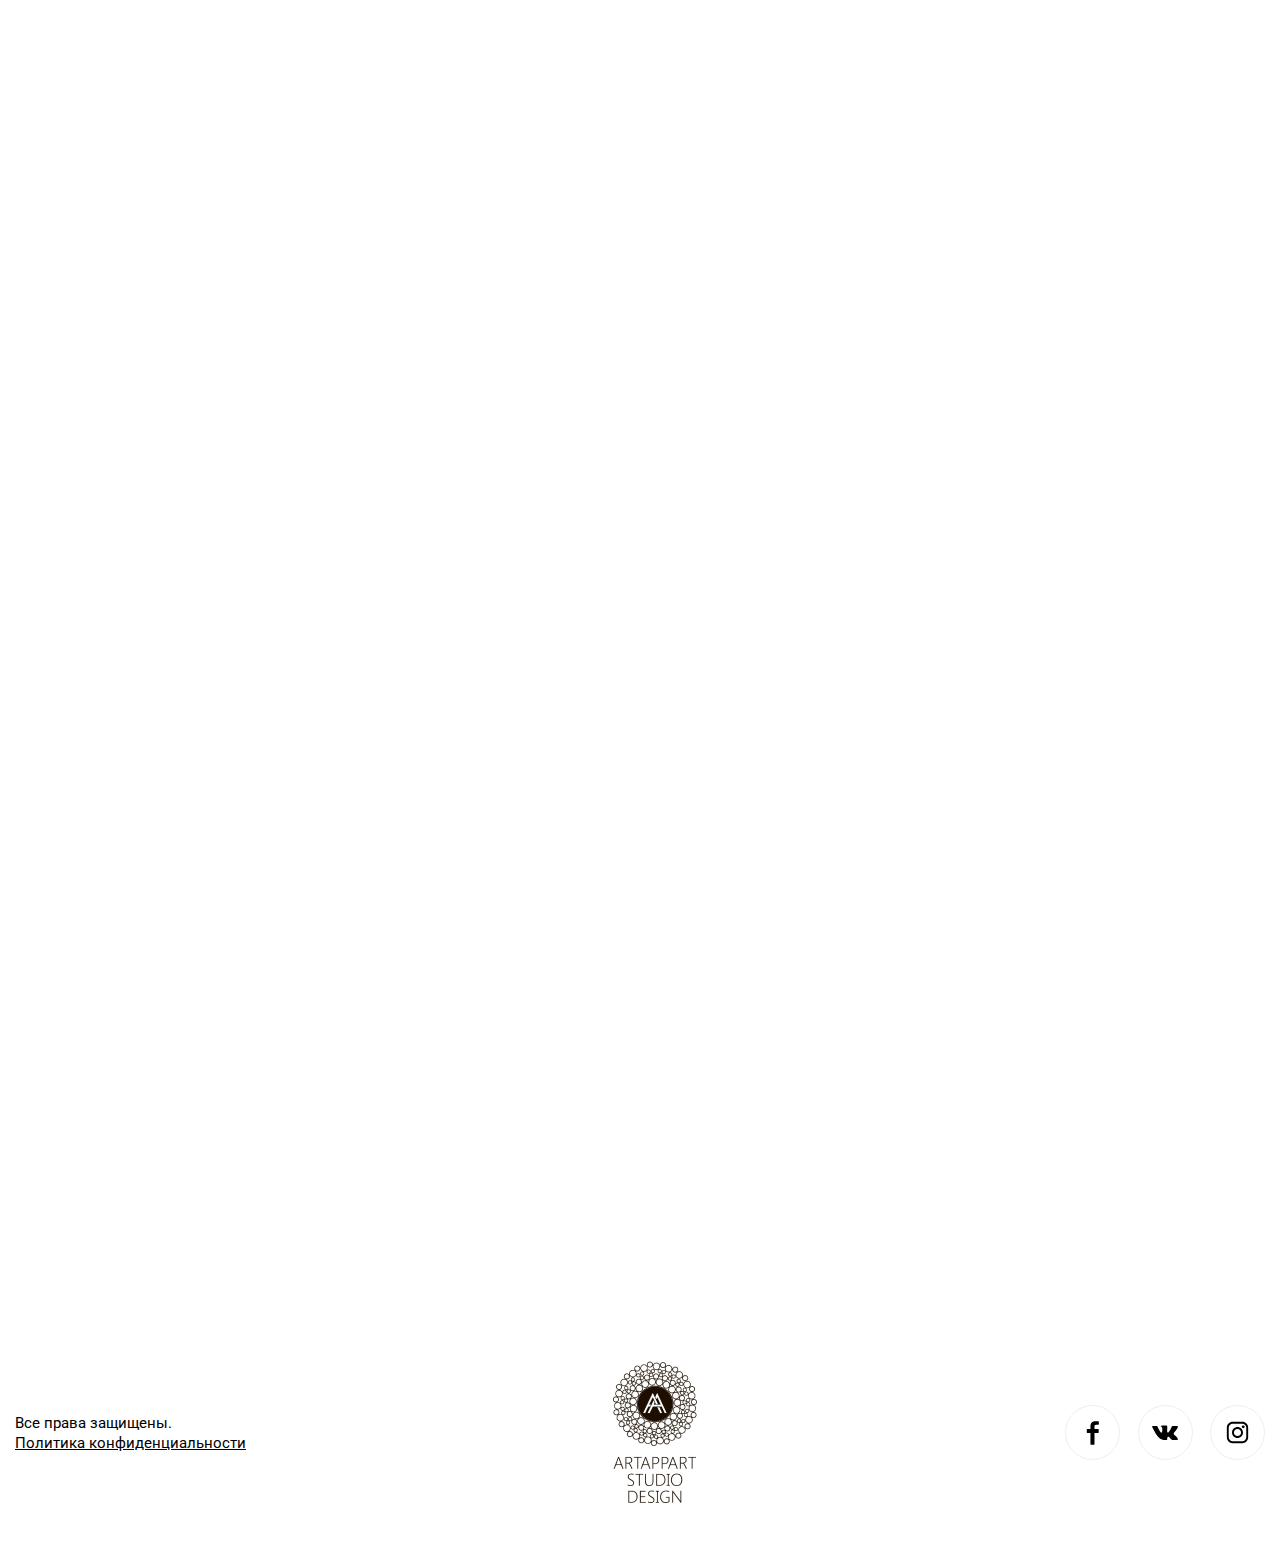
==== commit 043f0cb7: "изменил картинки" ====
--- a/index.html
+++ b/index.html
@@ -155,8 +155,8 @@
                           <span>
                             Если нужна планировка или расстановка мебели в
                           помещении и схемы электрики, монтажа,
-                          демонтажа,  под неё идеально подойдет —
-                          эскизный дизайн проект
+                          демонтажа, под неё идеально подойдет
+                          дизайн-проект с коллажами
                           </span>
                         </p>
                     </div>
@@ -164,7 +164,7 @@
                         <div class="fl_img"><img src="img/pt3.svg" alt=""></div>
                         <p>
                           <span>Если сроки исполнения полного проекта для вас
-                          долгие,  выбирайте стандартный дизайн проект.
+                          долгие, выбирайте стандартный дизайн-проект с визуализацией.
                           Он содержит всю необходимую и подробную
                           информацию, чтобы произвести ремонт и
                           обстановку интерьера
@@ -179,11 +179,11 @@
     </section>
     <section class="proj_section1 wow fadeIn" data-wow-delay='0.2s' id="d3">
        <h6>.</h6>
-        <div class="anchor_page">Эскизный</div>
+        <div class="anchor_page">С коллажами</div>
         <div class="container">
             <div class="row">
                 <div class="col-md-6 col-sm-7 col-xs-12">
-                    <p class="pt1">Дизайн проект “Эскизный” (без визуализаций)</p>
+                    <p class="pt1">Дизайн-проект с коллажами</p>
                     <div><p class="pt3">Состав проекта</p></div>
                     <ul class="pt_list">
                         <li>Планировочные решение (план мебели с размерами)</li>
@@ -200,16 +200,14 @@
             </div>
         </div>
     </section>
-    <section class="proj_section4 wow fadeIn" data-wow-delay='0.2s'>
+    <section class="proj_section2 wow fadeIn" data-wow-delay='0.2s'>
         <h6>.</h6>
-       <div class="anchor_page">Стандартный</div>
+       <div class="anchor_page">С визуализацией</div>
         <div class="container">
             <div class="row">
                 <div class="col-md-7 col-sm-7 col-xs-12">
                     <p class="pt1">
-                      Дизайн проект “Стандартный”
-                      <br/>
-                      (3 варианта визуализации)</p>
+                      Дизайн-проект с визуализацией</p>
                     <div><p class="pt3">Состав проекта</p></div>
                     <ul class="pt_list">
                         <li>Планировочные решения (план мебели с размерами)</li>
--- a/css/main.css
+++ b/css/main.css
@@ -240,7 +240,7 @@
   width: calc(100% - 95px);
   background-position: center;
   background-size: cover;
-  background-image: url(../img/galery/uralskaya/1.jpg);
+  background-image: url(../img/header.jpg);
   top: 0;
   z-index: 0;
   box-shadow: 19.4792px 34.0885px 80px rgba(0, 0, 0, 0.15);
@@ -508,13 +508,13 @@
 
 @keyframes float {
   0% {
-    transform: translatey(0px);
+    transform: translateY(0px);
   }
   50% {
-    transform: translatey(-20px);
+    transform: translateY(-20px);
   }
   100% {
-    transform: translatey(0px);
+    transform: translateY(0px);
   }
 }
 .proj_section1 {
@@ -522,7 +522,18 @@
   padding-bottom: 125px;
   background-repeat: no-repeat;
   background-position: 30% center;
-  background-image: url(../img/proj1.jpg);
+  background-size: cover;
+  background-image: url(../img/kolazhi.jpg);
+}
+.proj_section2 {
+  background-repeat: no-repeat;
+  background-position: 7% center;
+  background-size: cover;
+  background-image: url(../img/visualization.jpg);
+  padding-top: 85px;
+  padding-bottom: 100px;
+  position: relative;
+  z-index: 10;
 }
 .pt1 {
   font-family: "Raleway";
@@ -645,15 +656,6 @@
   justify-content: center;
   transition: 0.3s;
 }
-
-.proj_section2 {
-  background-position: center;
-  background-size: cover;
-  background-image: url(../img/proj2.jpg);
-  padding-top: 75px;
-  padding-bottom: 100px;
-  position: relative;
-}
 .pt_list li.more {
   font-weight: bold;
 
@@ -697,15 +699,7 @@
   animation: float 5s ease-in-out infinite;
   bottom: -164px;
 }
-.proj_section4 {
-  background-position: 30% center;
-  background-size: cover;
-  background-image: url(../img/proj2.jpg);
-  padding-top: 85px;
-  padding-bottom: 100px;
-  position: relative;
-  z-index: 10;
-}
+
 .form_main_section {
   position: relative;
   padding-top: 75px;
--- a/css/media.css
+++ b/css/media.css
@@ -58,6 +58,12 @@
   }
   .toptel {
     font-size: 17px;
+  }
+  .proj_section1 {
+    background-position: 38% center;
+  }
+  .proj_section2 {
+    background-position: 30% center;
   }
 }
 @media screen and (max-width: 991px) {
@@ -320,6 +326,12 @@
   header .normal_nav li:last-child {
     margin-bottom: 0;
   }
+  .proj_section1 {
+    background-position: 23% center;
+  }
+  .proj_section2 {
+    background-position: 23% center;
+  }
 }
 @media screen and (max-width: 767px) {
   body {
